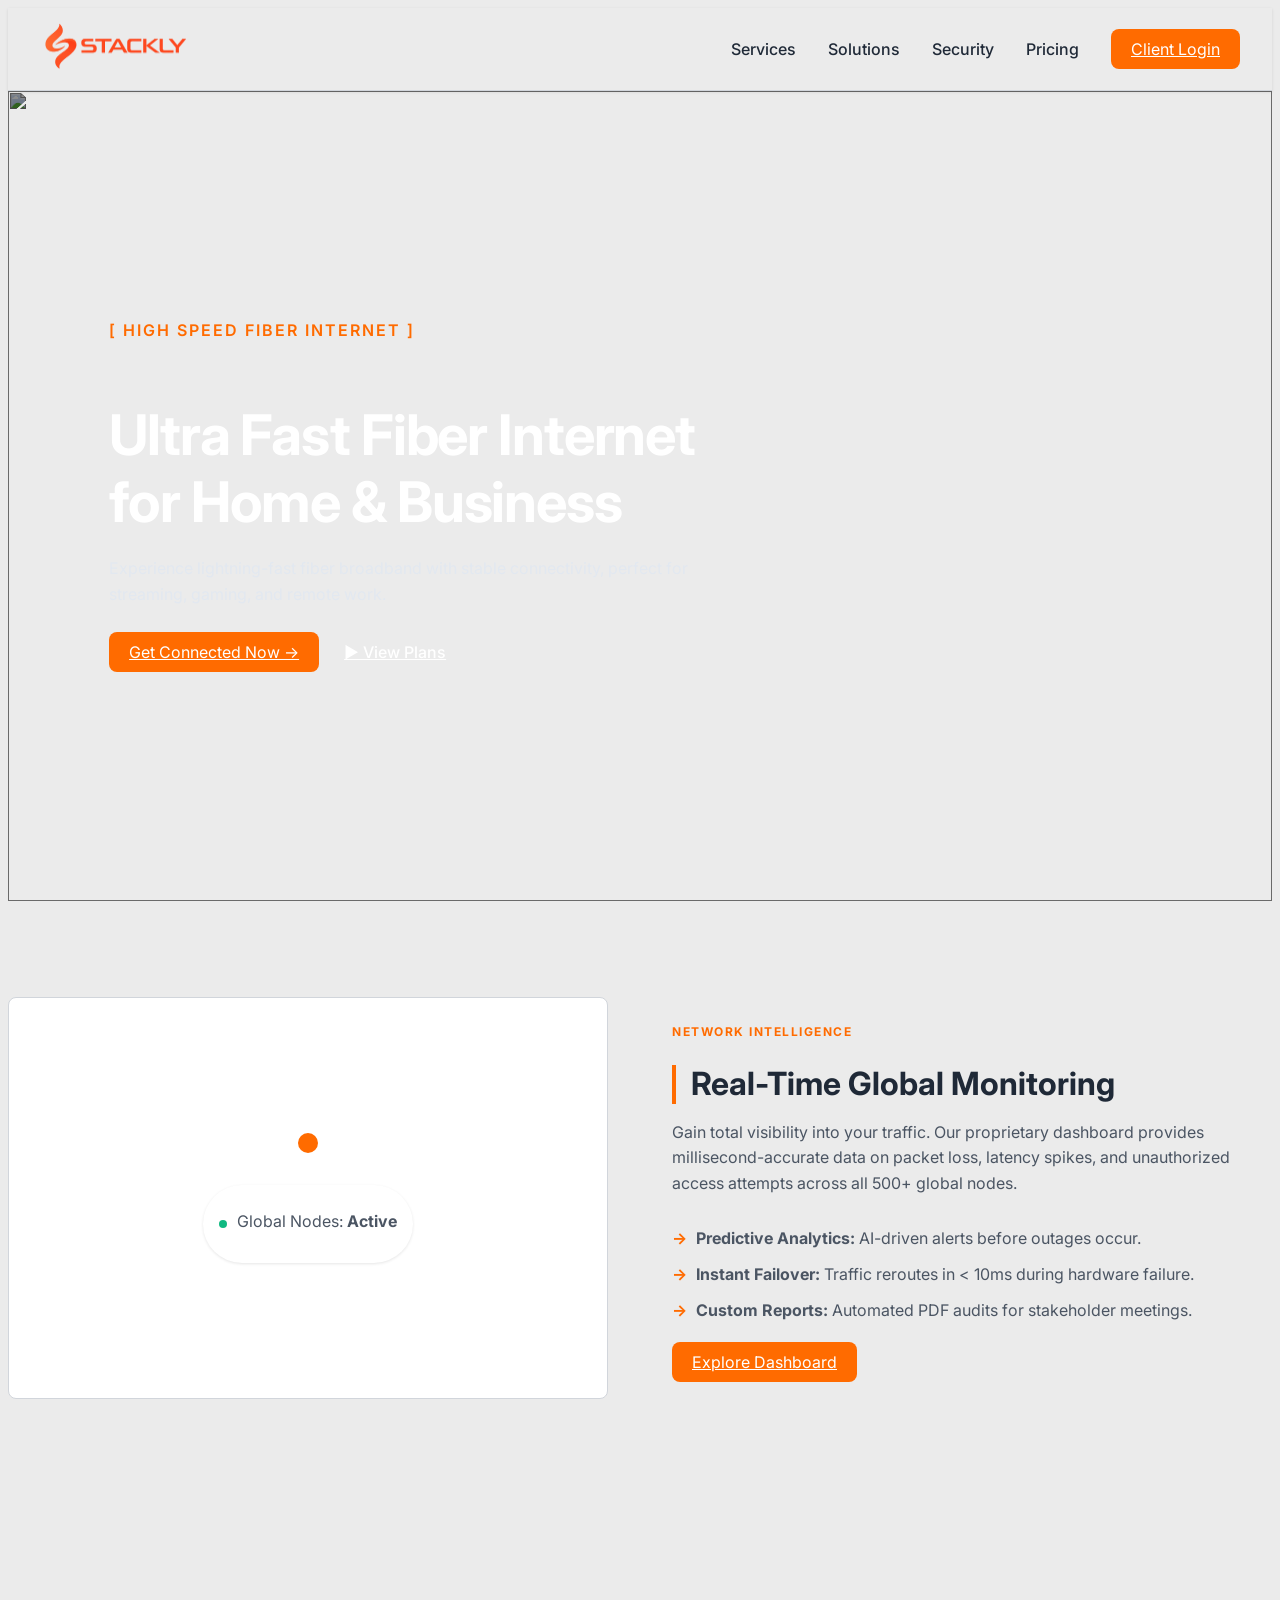
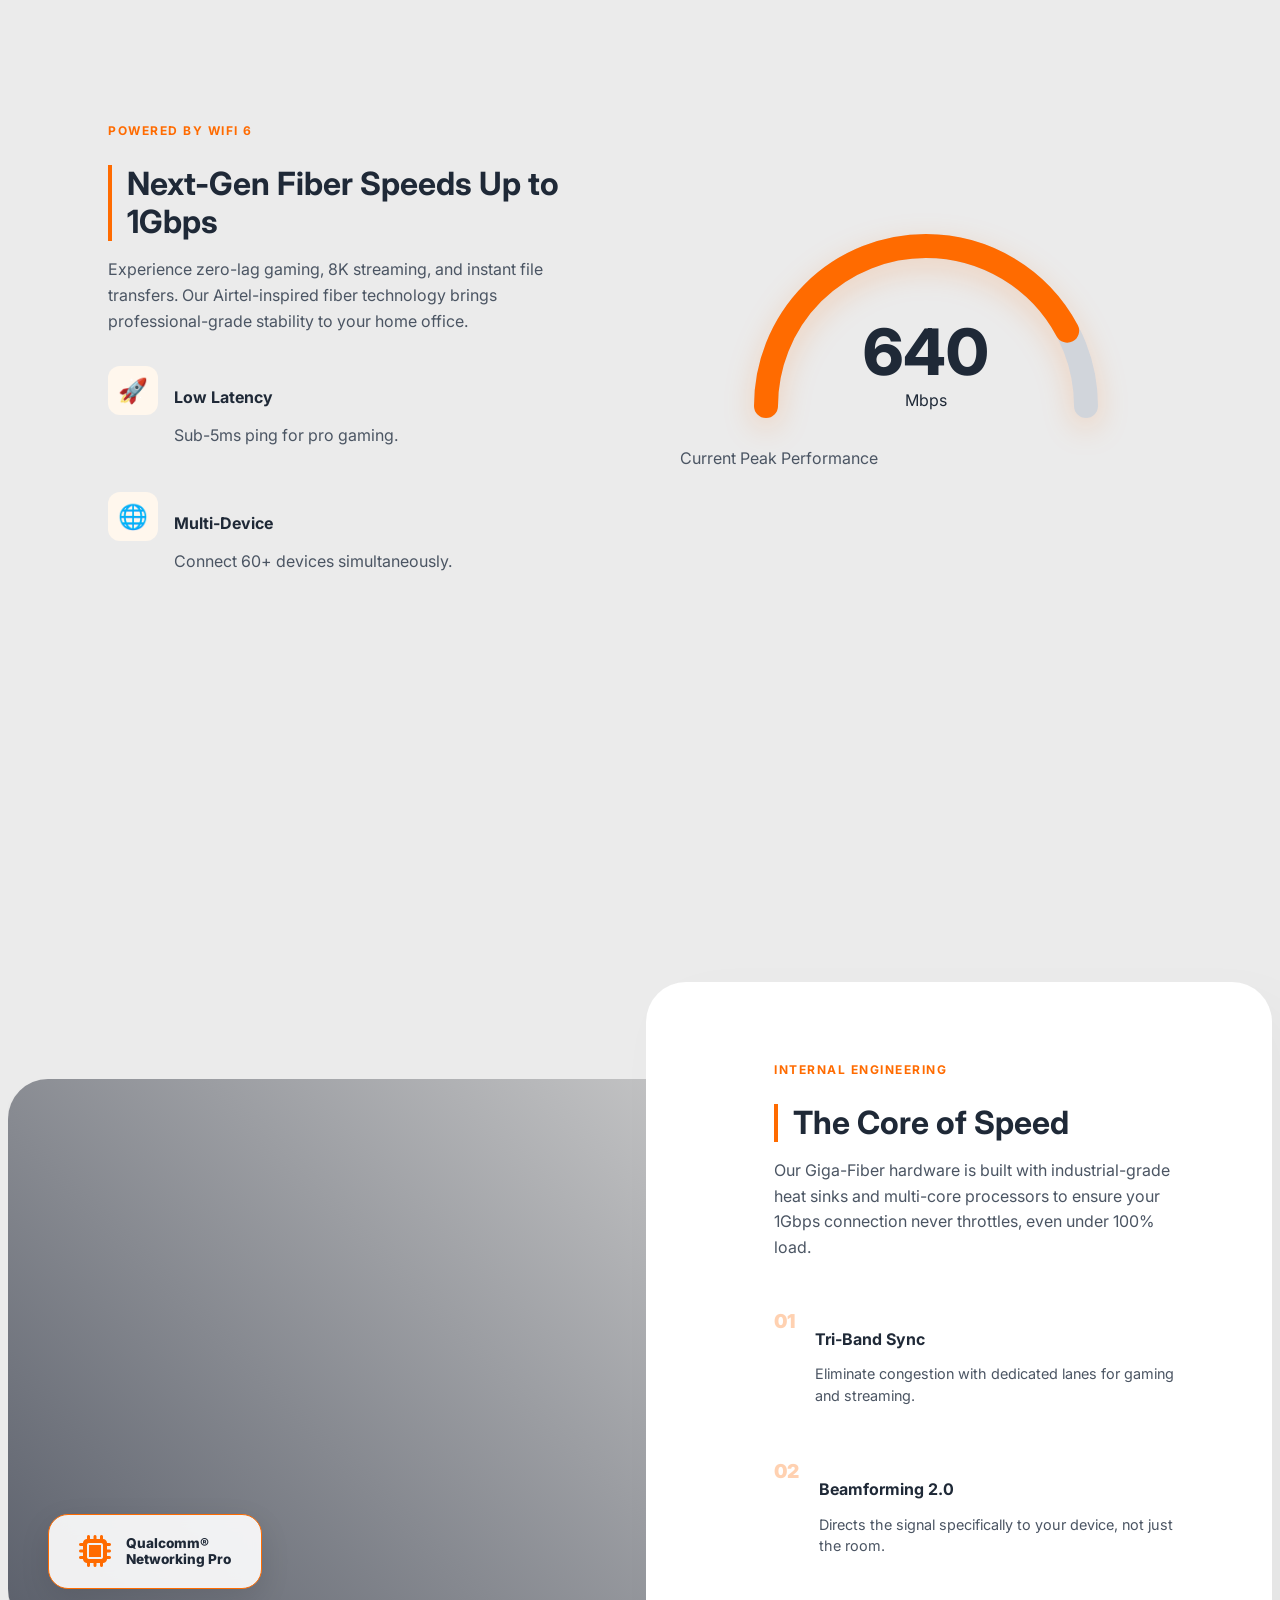
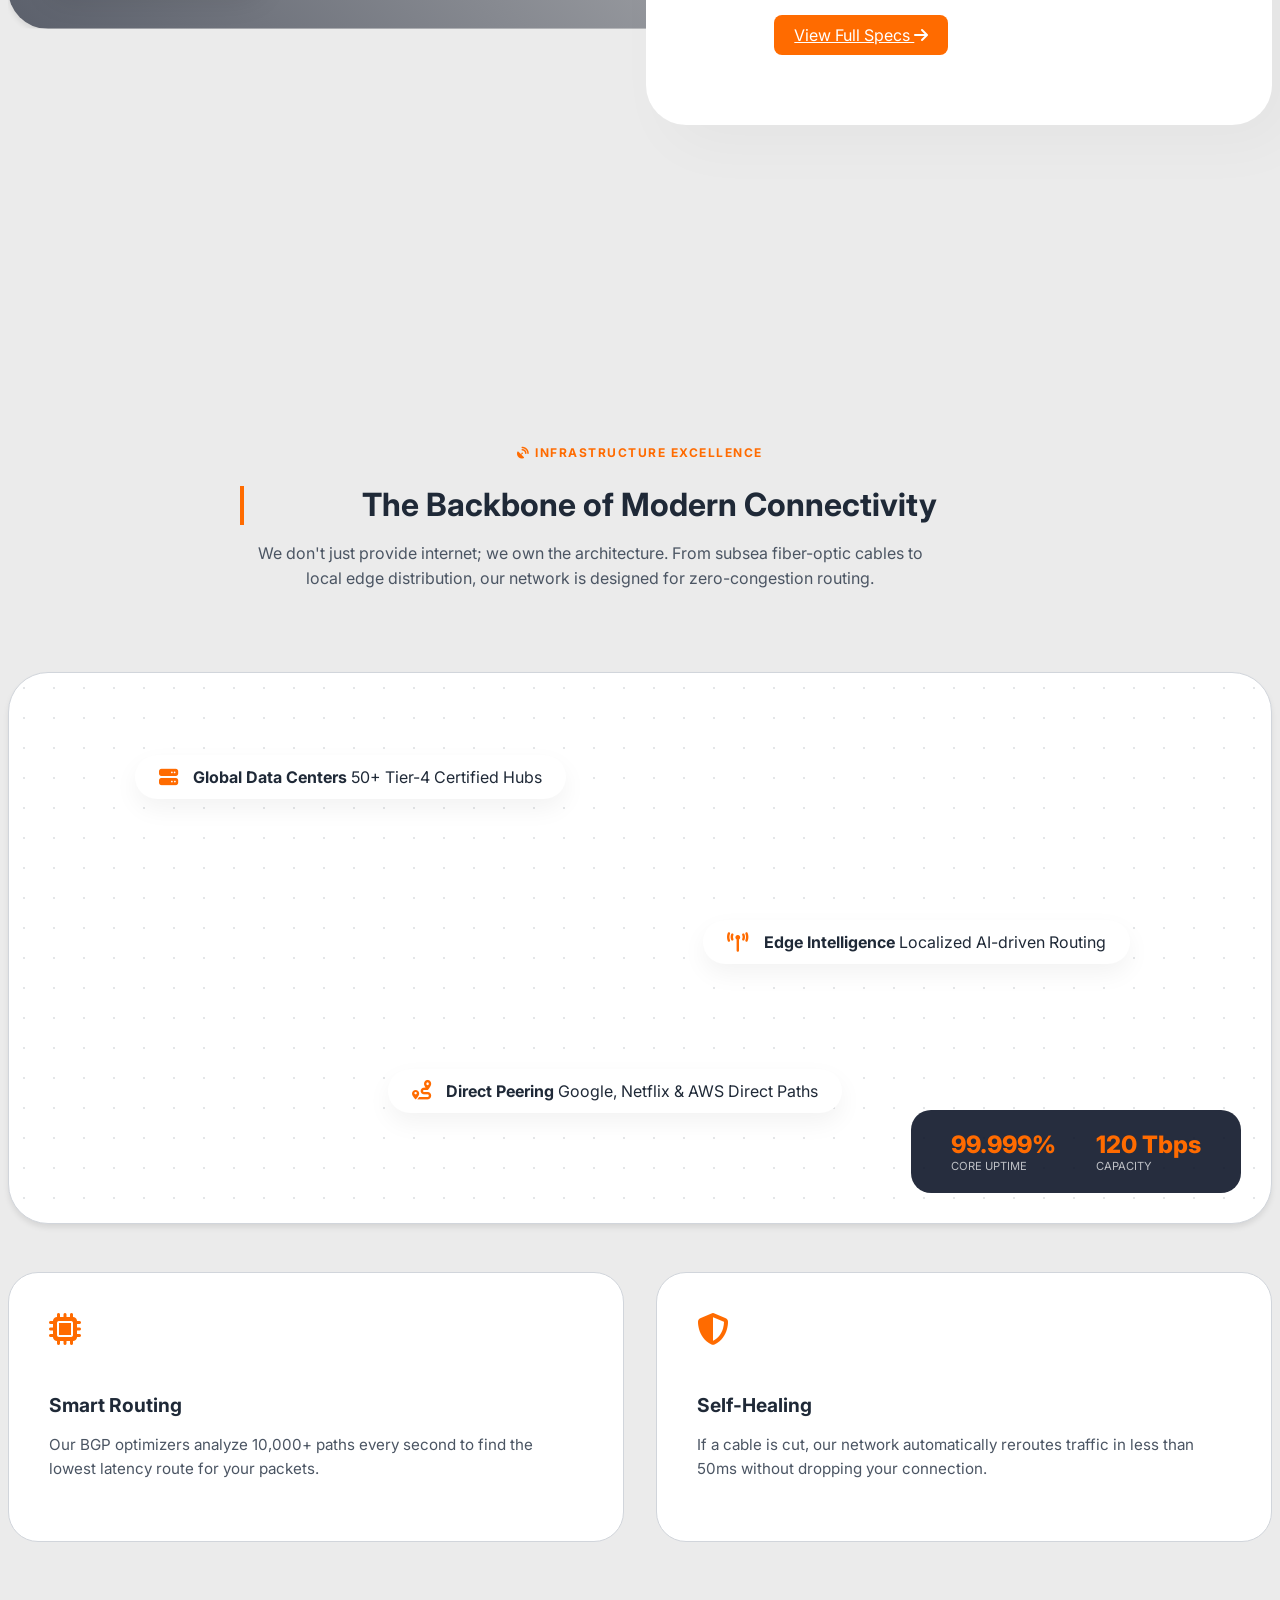
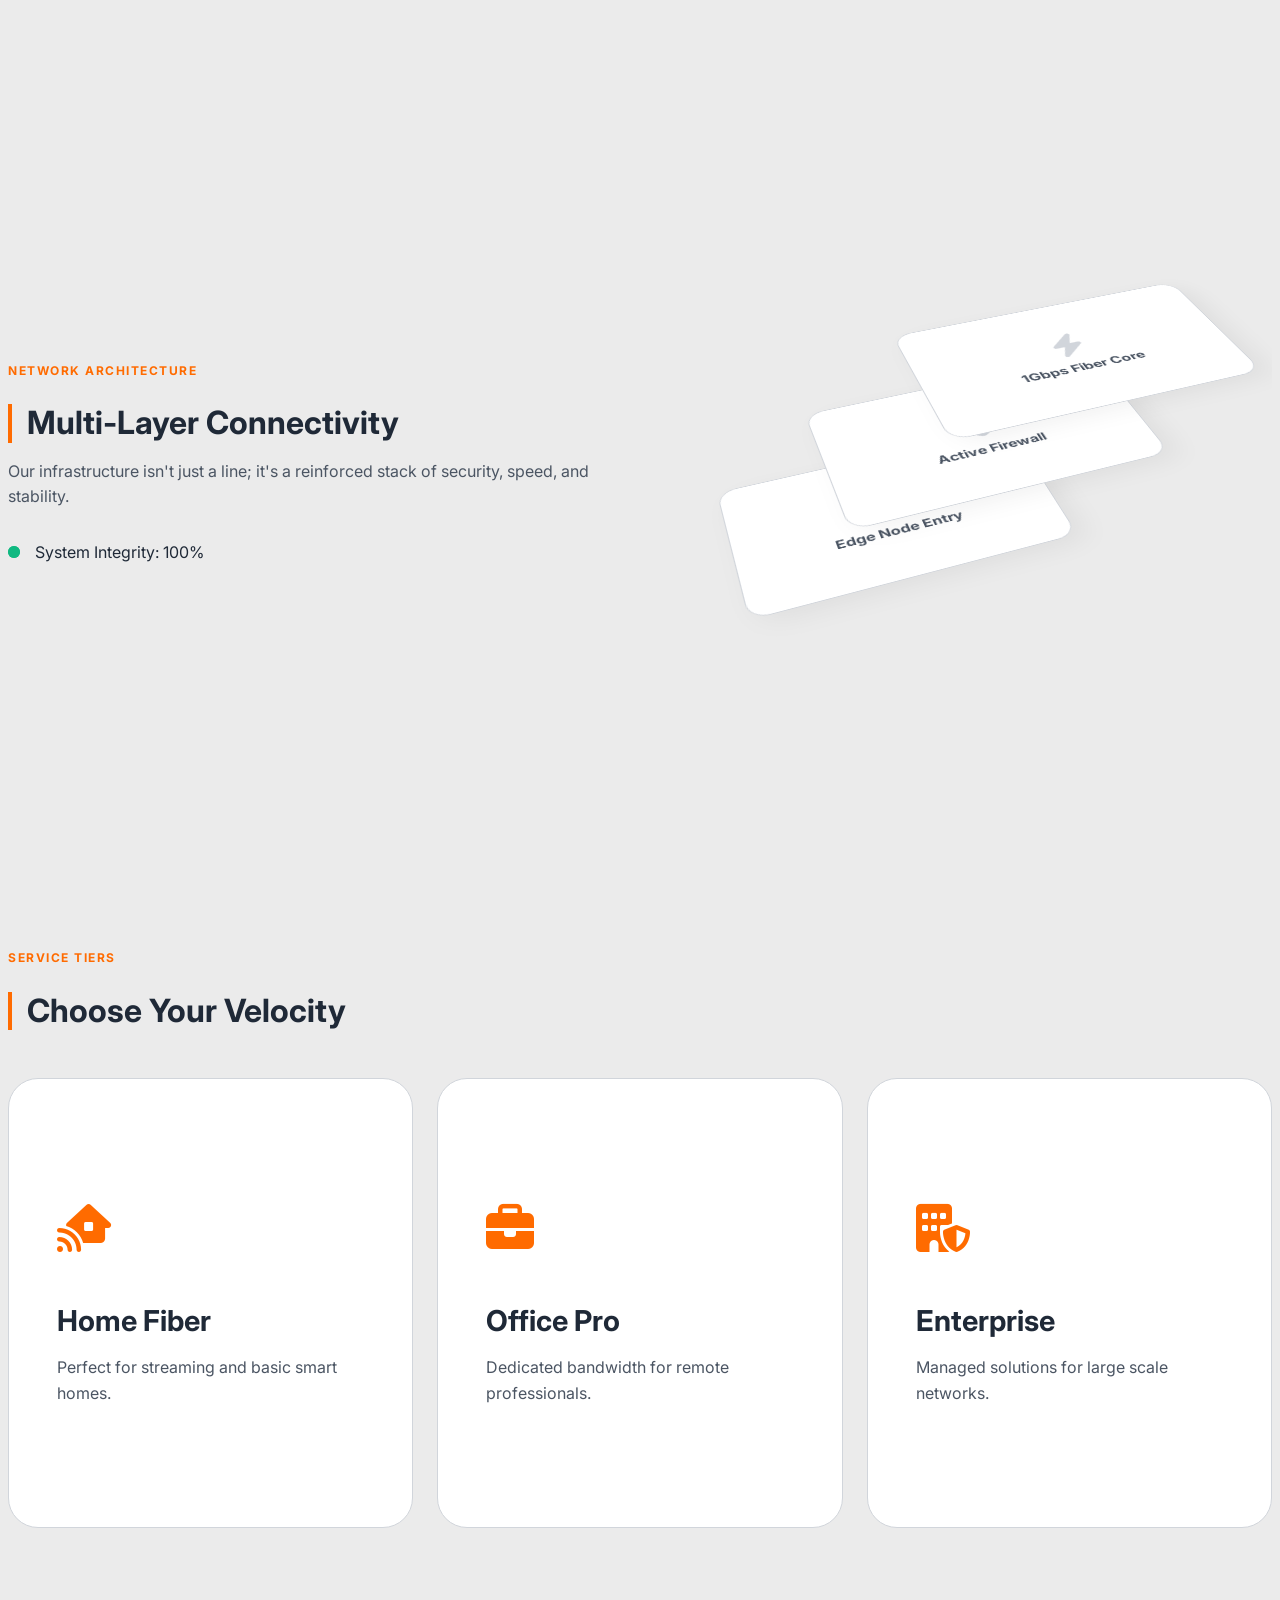
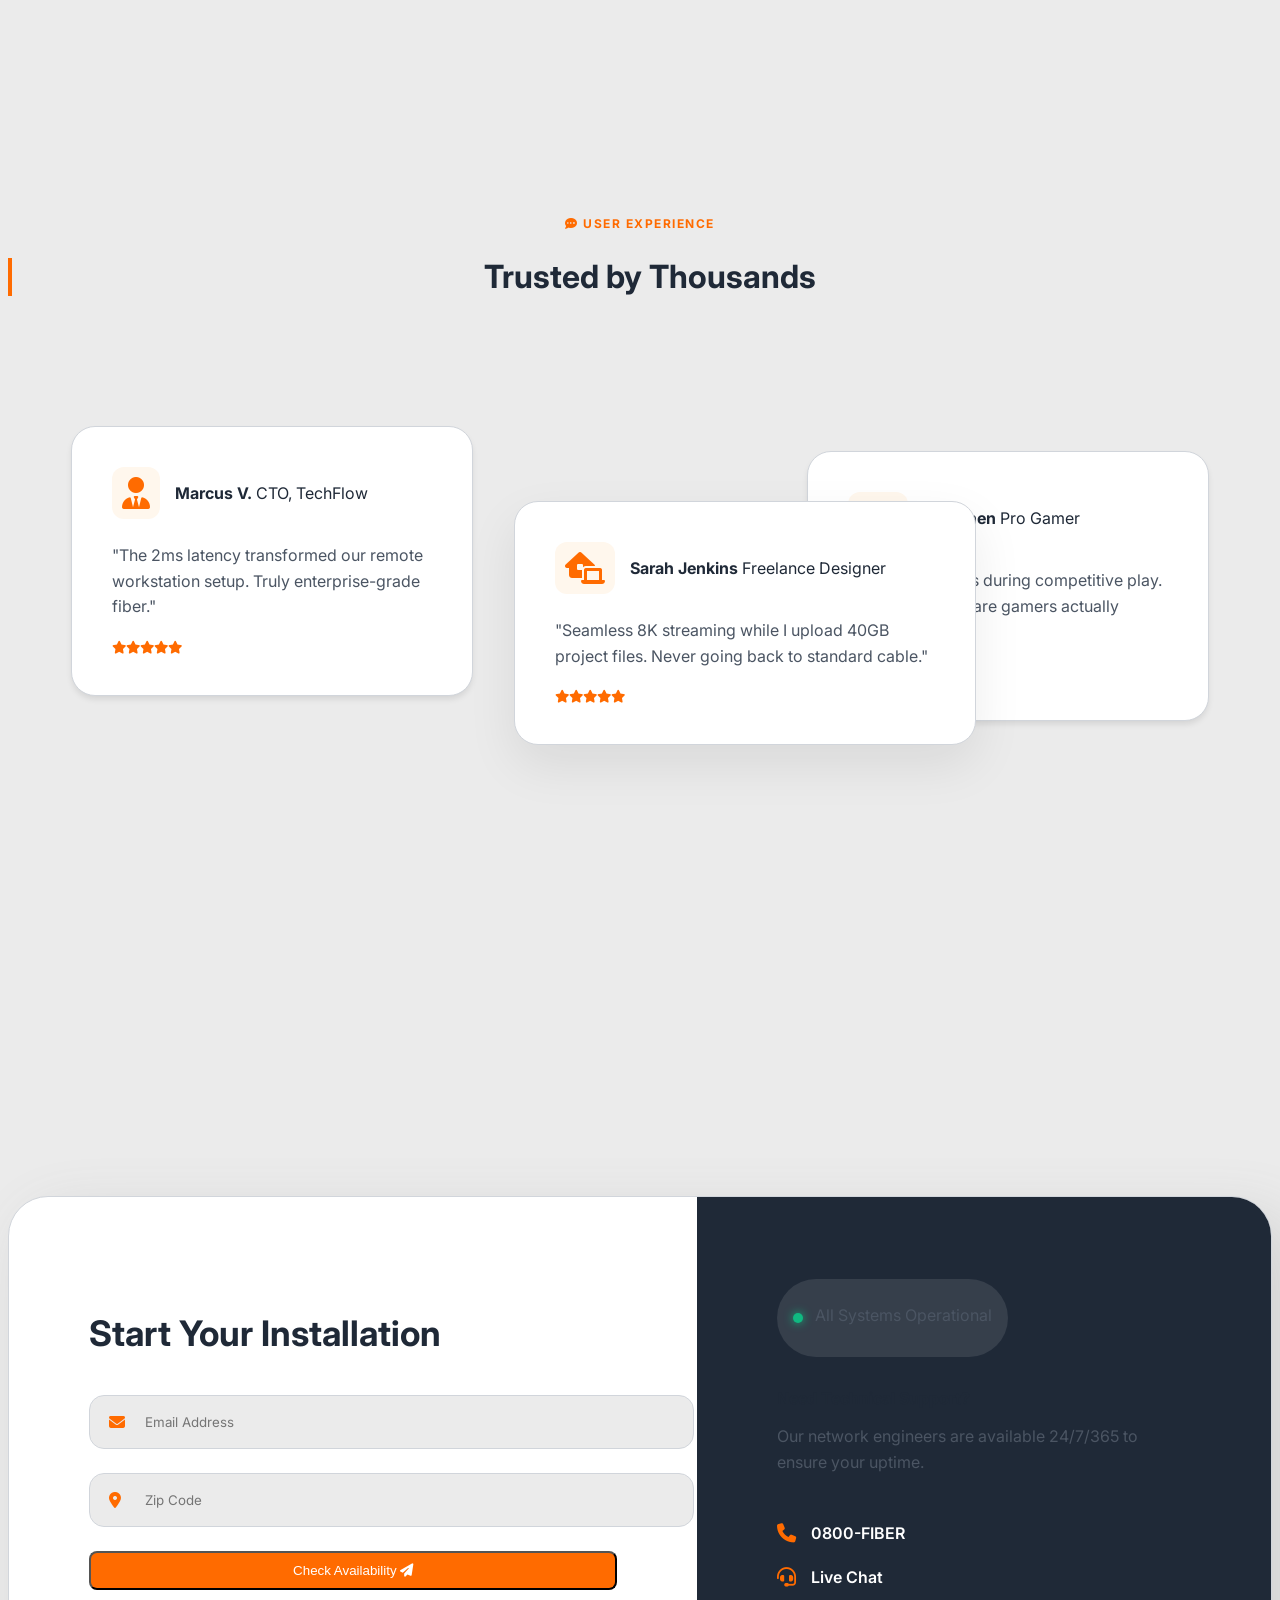
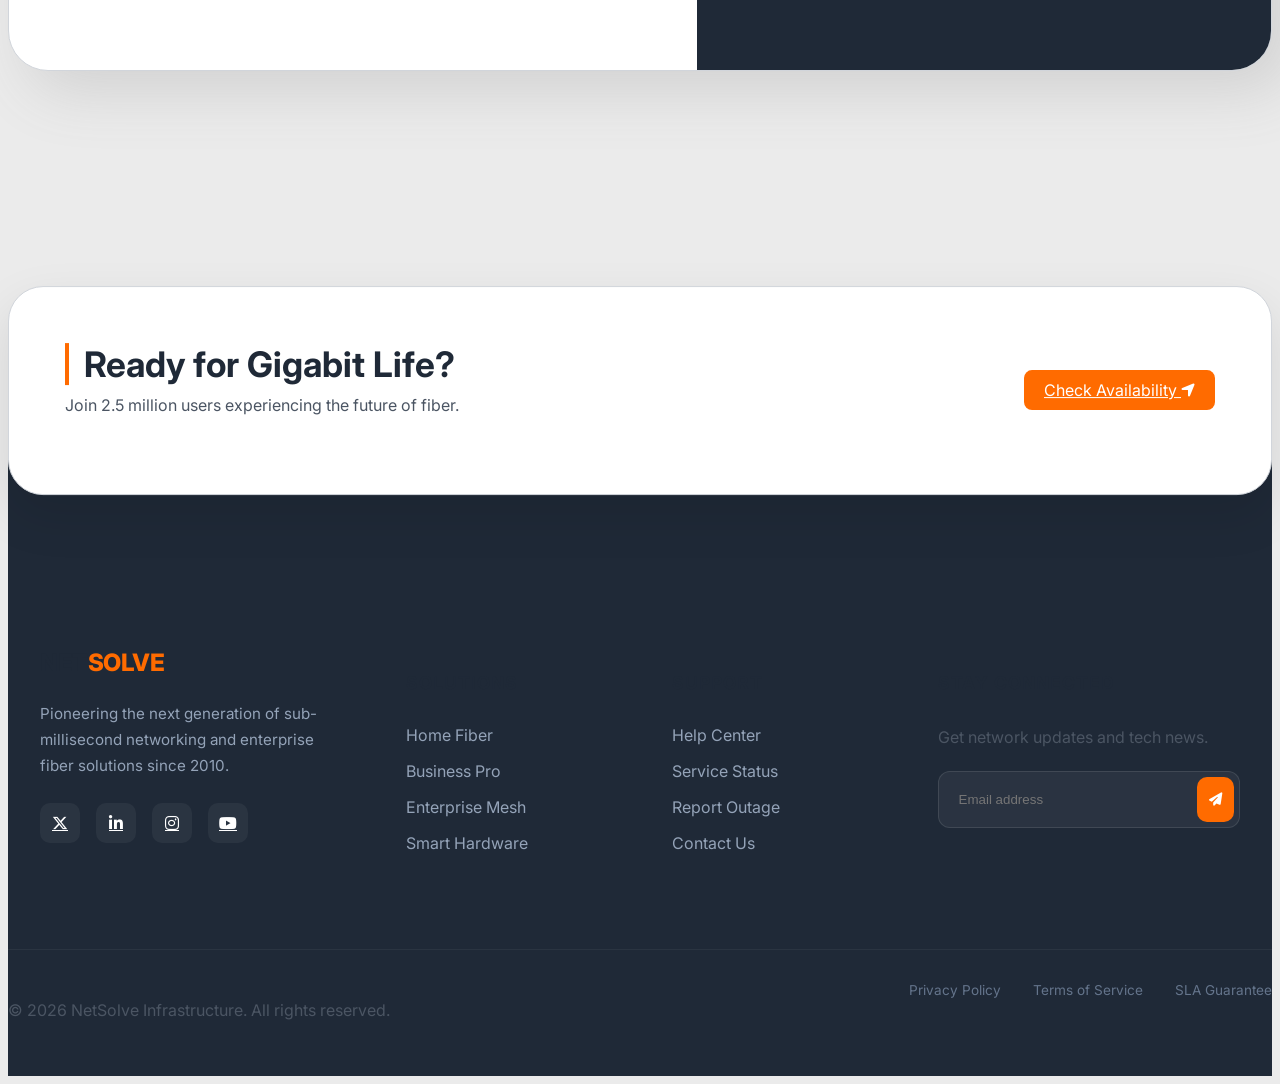
==== index.html @ 2e2f2d37 "Add files via upload" ====
<!DOCTYPE html>
<html lang="en">

<head>
    <meta charset="UTF-8">
    <meta name="viewport" content="width=device-width, initial-scale=1.0">
    <title>Stackly</title>

    <link rel="icon" href="./assets/bg remove.webp">
    <link rel="stylesheet" href="./style.css">
    <link rel="stylesheet" href="./root.css">
    <link rel="stylesheet" href="https://cdnjs.cloudflare.com/ajax/libs/font-awesome/6.5.1/css/all.min.css">
    <link href="https://fonts.googleapis.com/icon?family=Material+Icons" rel="stylesheet">
</head>

<body>
    <header class="main-header">
        <div class="nav-container">
            <div class="logo">
                <a href="#"><img src="./assets/orange.webp" alt="" width="150px"></a>
            </div>

            <button class="menu-toggle" id="mobile-menu-btn" aria-label="Toggle Menu">
                <span class="bar"></span>
                <span class="bar"></span>
                <span class="bar"></span>
            </button>

            <nav class="nav-menu" id="nav-menu">
                <ul class="nav-list">
                    <li><a href="#services" class="nav-link">Services</a></li>
                    <li><a href="#solutions" class="nav-link">Solutions</a></li>
                    <li><a href="#security" class="nav-link">Security</a></li>
                    <li><a href="#pricing" class="nav-link">Pricing</a></li>
                    <li><a href="#" class="btn-primary">Client Login</a></li>
                </ul>
            </nav>
        </div>
    </header>

    <main>
        <section class="hero">

            <div class="hero-slider">

                <div class="hero-slide active">
                    <img src="https://images.unsplash.com/photo-1551434678-e076c223a692" class="hero-bg">

                    <div class="hero-content">

                        <span class="hero-tag">[ HIGH SPEED FIBER INTERNET ]</span>

                        <h1>Ultra Fast Fiber Internet for Home & Business</h1>

                        <p>
                            Experience lightning-fast fiber broadband with stable connectivity, perfect for streaming,
                            gaming, and remote work.
                        </p>

                        <div class="hero-buttons">
                            <a href="#" class="btn-primary">Get Connected Now →</a>
                            <a href="#" class="hero-play">▶ View Plans</a>
                        </div>

                    </div>
                </div>


                <div class="hero-slide">
                    <img src="https://images.unsplash.com/photo-1556155092-490a1ba16284" class="hero-bg">

                    <div class="hero-content">

                        <span class="hero-tag">[ SMART WIFI SOLUTIONS ]</span>

                        <h1>Powerful Wi-Fi Coverage for Every Space</h1>

                        <p>
                            From homes to offices, we provide secure and high-performance Wi-Fi networks that keep you
                            connected everywhere. </p>

                        <div class="hero-buttons">
                            <a href="#" class="btn-primary">Explore WiFi Solutions →</a>
                            <a href="#" class="hero-play">▶ Check Availability</a>
                        </div>

                    </div>
                </div>


                <div class="hero-slide">
                    <img src="https://images.unsplash.com/photo-1519389950473-47ba0277781c" class="hero-bg">

                    <div class="hero-content">

                        <span class="hero-tag">[ BUSINESS INTERNET SERVICES ]</span>

                        <h1>Reliable Business Internet You Can Trust</h1>

                        <p>
                            Dedicated broadband and enterprise connectivity designed for fast, secure, and uninterrupted
                            business operations. </p>

                        <div class="hero-buttons">
                            <a href="#" class="btn-primary">Business Plans →</a>
                            <a href="#" class="hero-play">▶ Contact Sales</a>
                        </div>

                    </div>
                </div>

            </div>

        </section>






        <section class="feature-detail">
            <div class="container">
                <div class="feature-split">
                    <div class="feature-visual">
                        <div class="pulse-container">
                            <div class="pulse-ring"></div>
                            <div class="pulse-dot"></div>
                        </div>
                        <div class="status-card">
                            <span class="dot-online"></span>
                            <p>Global Nodes: <strong>Active</strong></p>
                        </div>
                    </div>
                    <div class="feature-info">
                        <span class="badge-tag">Network Intelligence</span>
                        <h2>Real-Time <span class="accent">Global Monitoring</span></h2>
                        <p>Gain total visibility into your traffic. Our proprietary dashboard provides
                            millisecond-accurate data on packet loss, latency spikes, and unauthorized access attempts
                            across all 500+ global nodes.</p>

                        <ul class="feature-bullets">
                            <li><strong>Predictive Analytics:</strong> AI-driven alerts before outages occur.</li>
                            <li><strong>Instant Failover:</strong> Traffic reroutes in < 10ms during hardware
                                    failure.</li>
                            <li><strong>Custom Reports:</strong> Automated PDF audits for stakeholder meetings.</li>
                        </ul>

                        <a href="#" class="btn-primary">Explore Dashboard</a>
                    </div>
                </div>
            </div>
        </section>








        <section class="speed-showcase" id="speed-section">
            <div class="container">
                <div class="speed-grid">
                    <div class="speed-text reveal-left">
                        <span class="badge-tag">Powered by WiFi 6</span>
                        <h2>Next-Gen <span class="accent">Fiber Speeds</span> Up to 1Gbps</h2>
                        <p>Experience zero-lag gaming, 8K streaming, and instant file transfers. Our Airtel-inspired
                            fiber technology brings professional-grade stability to your home office.</p>

                        <div class="speed-features">
                            <div class="s-feature">
                                <div class="s-icon">🚀</div>
                                <div>
                                    <h4>Low Latency</h4>
                                    <p>Sub-5ms ping for pro gaming.</p>
                                </div>
                            </div>
                            <div class="s-feature">
                                <div class="s-icon">🌐</div>
                                <div>
                                    <h4>Multi-Device</h4>
                                    <p>Connect 60+ devices simultaneously.</p>
                                </div>
                            </div>
                        </div>
                    </div>

                    <div class="speed-visual reveal-right">
                        <div class="gauge-wrapper">
                            <svg class="gauge-svg" viewBox="0 0 100 50">
                                <path class="gauge-bg" d="M10,45 A40,40 0 0,1 90,45" />
                                <path class="gauge-fill" id="speed-path" d="M10,45 A40,40 0 0,1 90,45" />
                            </svg>
                            <div class="gauge-data">
                                <span class="number" id="speed-number">0</span>
                                <span class="unit">Mbps</span>
                            </div>
                        </div>
                        <p class="visual-caption">Current Peak Performance</p>
                    </div>
                </div>
            </div>
        </section>







       <section class="hardware-overlay-section">
    <div class="container">
        <div class="hw-overlay-wrapper">
            <div class="hw-image-box">
                <div class="image-mask">
                    <div class="actual-img-placeholder"></div>
                </div>
                <div class="floating-spec-badge">
                    <i class="fa-solid fa-microchip"></i>
                    <span>Qualcomm® <br>Networking Pro</span>
                </div>
            </div>

            <div class="hw-content-box">
                <span class="badge-tag">Internal Engineering</span>
                <h2>The Core of <span class="accent">Speed</span></h2>
                <p>Our Giga-Fiber hardware is built with industrial-grade heat sinks and multi-core processors to ensure your 1Gbps connection never throttles, even under 100% load.</p>
                
                <div class="hw-feature-list">
                    <div class="hw-item">
                        <div class="hw-num">01</div>
                        <div class="hw-detail">
                            <h4>Tri-Band Sync</h4>
                            <p>Eliminate congestion with dedicated lanes for gaming and streaming.</p>
                        </div>
                    </div>
                    <div class="hw-item">
                        <div class="hw-num">02</div>
                        <div class="hw-detail">
                            <h4>Beamforming 2.0</h4>
                            <p>Directs the signal specifically to your device, not just the room.</p>
                        </div>
                    </div>
                </div>
                
                <a href="#" class="btn-primary">View Full Specs <i class="fa-solid fa-arrow-right"></i></a>
            </div>
        </div>
    </div>
</section>








      <section class="global-pulse">
    <div class="container">
        <div class="pulse-header">
            <span class="badge-tag"><i class="fa-solid fa-satellite-dish"></i> Infrastructure Excellence</span>
            <h2>The Backbone of <span class="accent">Modern Connectivity</span></h2>
            <p>We don't just provide internet; we own the architecture. From subsea fiber-optic cables to local edge distribution, our network is designed for zero-congestion routing.</p>
        </div>

        <div class="pulse-main-wrapper">
            <div class="pulse-map-container">
                <div class="map-dots-bg"></div>
                
                <div class="pulse-node node-1">
                    <div class="node-content">
                        <i class="fa-solid fa-server"></i>
                        <div class="node-info">
                            <strong>Global Data Centers</strong>
                            <span>50+ Tier-4 Certified Hubs</span>
                        </div>
                    </div>
                </div>

                <div class="pulse-node node-2">
                    <div class="node-content">
                        <i class="fa-solid fa-tower-broadcast"></i>
                        <div class="node-info">
                            <strong>Edge Intelligence</strong>
                            <span>Localized AI-driven Routing</span>
                        </div>
                    </div>
                </div>

                <div class="pulse-node node-3">
                    <div class="node-content">
                        <i class="fa-solid fa-route"></i>
                        <div class="node-info">
                            <strong>Direct Peering</strong>
                            <span>Google, Netflix & AWS Direct Paths</span>
                        </div>
                    </div>
                </div>

                <div class="map-stats-overlay">
                    <div class="m-stat">
                        <span class="m-val">99.999%</span>
                        <span class="m-lbl">Core Uptime</span>
                    </div>
                    <div class="m-stat">
                        <span class="m-val">120 Tbps</span>
                        <span class="m-lbl">Capacity</span>
                    </div>
                </div>
            </div>

            <div class="pulse-tech-grid">
                <div class="tech-card">
                    <i class="fa-solid fa-microchip"></i>
                    <h4>Smart Routing</h4>
                    <p>Our BGP optimizers analyze 10,000+ paths every second to find the lowest latency route for your packets.</p>
                </div>
                <div class="tech-card">
                    <i class="fa-solid fa-shield-halved"></i>
                    <h4>Self-Healing</h4>
                    <p>If a cable is cut, our network automatically reroutes traffic in less than 50ms without dropping your connection.</p>
                </div>
            </div>
        </div>
    </div>
</section>






        <section class="performance-layers">
            <div class="container">
                <div class="layers-grid">
                    <div class="layers-text">
                        <span class="badge-tag">Network Architecture</span>
                        <h2>Multi-Layer <span class="accent">Connectivity</span></h2>
                        <p>Our infrastructure isn't just a line; it's a reinforced stack of security, speed, and
                            stability.</p>
                        <div class="pulse-indicator">
                            <span class="ping-wave"></span>
                            <span class="status-txt">System Integrity: 100%</span>
                        </div>
                    </div>

                    <div class="layers-visual">
                        <div class="p-layer speed-layer">
                            <div class="layer-content">
                                <i class="fa-solid fa-bolt"></i>
                                <span>1Gbps Fiber Core</span>
                            </div>
                        </div>
                        <div class="p-layer security-layer">
                            <div class="layer-content">
                                <i class="fa-solid fa-shield-virus"></i>
                                <span>Active Firewall</span>
                            </div>
                        </div>
                        <div class="p-layer stability-layer">
                            <div class="layer-content">
                                <i class="fa-solid fa-server"></i>
                                <span>Edge Node Entry</span>
                            </div>
                        </div>
                    </div>
                </div>
            </div>
        </section>







        <section class="feature-expand">
            <div class="container">
                <div class="config-header">
                    <span class="badge-tag">Service Tiers</span>
                    <h2>Choose Your <span class="accent">Velocity</span></h2>
                </div>

                <div class="expand-wrapper">
                    <div class="expand-card active-on-hover">
                        <div class="card-overlay"></div>
                        <div class="card-body">
                            <i class="fa-solid fa-house-signal"></i>
                            <h3>Home Fiber</h3>
                            <p class="desc">Perfect for streaming and basic smart homes.</p>
                            <div class="hidden-price">$49/mo</div>
                        </div>
                    </div>

                    <div class="expand-card active-on-hover">
                        <div class="card-overlay orange-grad"></div>
                        <div class="card-body">
                            <i class="fa-solid fa-briefcase"></i>
                            <h3>Office Pro</h3>
                            <p class="desc">Dedicated bandwidth for remote professionals.</p>
                            <div class="hidden-price">$89/mo</div>
                        </div>
                    </div>

                    <div class="expand-card active-on-hover">
                        <div class="card-overlay"></div>
                        <div class="card-body">
                            <i class="fa-solid fa-building-shield"></i>
                            <h3>Enterprise</h3>
                            <p class="desc">Managed solutions for large scale networks.</p>
                            <div class="hidden-price">$199/mo</div>
                        </div>
                    </div>
                </div>
            </div>
        </section>





        <section class="testimonial-cloud">
            <div class="container">
                <div class="cloud-header">
                    <span class="badge-tag"><i class="fa-solid fa-comment-dots"></i> User Experience</span>
                    <h2>Trusted by <span class="accent">Thousands</span></h2>
                </div>

                <div class="cloud-wrapper">
                    <div class="quote-card float-slow">
                        <div class="user-meta">
                            <i class="fa-solid fa-user-tie"></i>
                            <div>
                                <strong>Marcus V.</strong>
                                <span>CTO, TechFlow</span>
                            </div>
                        </div>
                        <p>"The 2ms latency transformed our remote workstation setup. Truly enterprise-grade fiber."</p>
                        <div class="stars"><i class="fa-solid fa-star"></i><i class="fa-solid fa-star"></i><i
                                class="fa-solid fa-star"></i><i class="fa-solid fa-star"></i><i
                                class="fa-solid fa-star"></i></div>
                    </div>

                    <div class="quote-card float-med main-quote">
                        <div class="user-meta">
                            <i class="fa-solid fa-house-laptop"></i>
                            <div>
                                <strong>Sarah Jenkins</strong>
                                <span>Freelance Designer</span>
                            </div>
                        </div>
                        <p>"Seamless 8K streaming while I upload 40GB project files. Never going back to standard
                            cable."</p>
                        <div class="stars"><i class="fa-solid fa-star"></i><i class="fa-solid fa-star"></i><i
                                class="fa-solid fa-star"></i><i class="fa-solid fa-star"></i><i
                                class="fa-solid fa-star"></i></div>
                    </div>

                    <div class="quote-card float-fast">
                        <div class="user-meta">
                            <i class="fa-solid fa-gamepad"></i>
                            <div>
                                <strong>Leo Chen</strong>
                                <span>Pro Gamer</span>
                            </div>
                        </div>
                        <p>"Zero packet loss during competitive play. This is the hardware gamers actually need."</p>
                        <div class="stars"><i class="fa-solid fa-star"></i><i class="fa-solid fa-star"></i><i
                                class="fa-solid fa-star"></i><i class="fa-solid fa-star"></i><i
                                class="fa-solid fa-star"></i></div>
                    </div>
                </div>
            </div>
        </section>









        <section class="support-hub">
            <div class="container">
                <div class="hub-container">
                    <div class="hub-form">
                        <h3>Start Your <span class="accent">Installation</span></h3>
                        <form class="premium-form">
                            <div class="input-group">
                                <i class="fa-solid fa-envelope"></i>
                                <input type="email" placeholder="Email Address">
                            </div>
                            <div class="input-group">
                                <i class="fa-solid fa-location-dot"></i>
                                <input type="text" placeholder="Zip Code">
                            </div>
                            <button type="submit" class="btn-primary full-width">Check Availability <i
                                    class="fa-solid fa-paper-plane"></i></button>
                        </form>
                    </div>

                    <div class="hub-info">
                        <div class="status-box">
                            <div class="status-indicator">
                                <span class="pulse-green"></span>
                                <p>All Systems Operational</p>
                            </div>
                            <h4>Need Technical Support?</h4>
                            <p>Our network engineers are available 24/7/365 to ensure your uptime.</p>

                            <div class="support-methods">
                                <div class="method"><i class="fa-solid fa-phone"></i> <span>0800-FIBER</span></div>
                                <div class="method"><i class="fa-solid fa-headset"></i> <span>Live Chat</span></div>
                            </div>
                        </div>
                    </div>
                </div>
            </div>
        </section>






    </main>






    <footer class="main-footer">
    <div class="footer-cta">
        <div class="container">
            <div class="cta-glass">
                <div class="cta-text">
                    <h2>Ready for <span class="accent">Gigabit</span> Life?</h2>
                    <p>Join 2.5 million users experiencing the future of fiber.</p>
                </div>
                <div class="cta-actions">
                    <a href="#" class="btn-primary">Check Availability <i class="fa-solid fa-location-arrow"></i></a>
                </div>
            </div>
        </div>
    </div>

    <div class="container footer-grid">
        <div class="footer-brand">
            <div class="logo">
                <a href="#">NET<span>SOLVE</span></a>
            </div>
            <p>Pioneering the next generation of sub-millisecond networking and enterprise fiber solutions since 2010.</p>
            <div class="social-links">
                <a href="#"><i class="fa-brands fa-x-twitter"></i></a>
                <a href="#"><i class="fa-brands fa-linkedin-in"></i></a>
                <a href="#"><i class="fa-brands fa-instagram"></i></a>
                <a href="#"><i class="fa-brands fa-youtube"></i></a>
            </div>
        </div>

        <div class="footer-links">
            <h4>Solutions</h4>
            <ul>
                <li><a href="#">Home Fiber</a></li>
                <li><a href="#">Business Pro</a></li>
                <li><a href="#">Enterprise Mesh</a></li>
                <li><a href="#">Smart Hardware</a></li>
            </ul>
        </div>

        <div class="footer-links">
            <h4>Support</h4>
            <ul>
                <li><a href="#">Help Center</a></li>
                <li><a href="#">Service Status</a></li>
                <li><a href="#">Report Outage</a></li>
                <li><a href="#">Contact Us</a></li>
            </ul>
        </div>

        <div class="footer-news">
            <h4>Stay Connected</h4>
            <p>Get network updates and tech news.</p>
            <form class="news-form">
                <input type="email" placeholder="Email address">
                <button type="submit"><i class="fa-solid fa-paper-plane"></i></button>
            </form>
        </div>
    </div>

    <div class="footer-bottom">
        <div class="container bottom-flex">
            <p>&copy; 2026 NetSolve Infrastructure. All rights reserved.</p>
            <div class="legal-links">
                <a href="#">Privacy Policy</a>
                <a href="#">Terms of Service</a>
                <a href="#">SLA Guarantee</a>
            </div>
        </div>
    </div>
</footer>






    <script src="./script.js"></script>
    <script>

        // hamburger js

        const mobileMenuBtn = document.getElementById('mobile-menu-btn');
        const navMenu = document.getElementById('nav-menu');

        mobileMenuBtn.addEventListener('click', () => {
            navMenu.classList.toggle('active');

            const bars = document.querySelectorAll('.bar');
            bars.forEach(bar => {
                bar.style.backgroundColor = navMenu.classList.contains('active')
                    ? 'var(--primary-orange)'
                    : 'var(--text-main)';
            });
        });





        // hero js

        const slides = document.querySelectorAll(".hero-slide");

        let index = 0;

        function changeSlide() {

            slides[index].classList.remove("active");

            index++;

            if (index >= slides.length) {
                index = 0;
            }

            slides[index].classList.add("active");

        }

        setInterval(changeSlide, 5000);









        const observerOptions = { threshold: 0.3 };

        const speedObserver = new IntersectionObserver((entries) => {
            entries.forEach(entry => {
                if (entry.isIntersecting) {
                    // Activate Reveal Animations
                    entry.target.querySelectorAll('.reveal-left, .reveal-right').forEach(el => {
                        el.classList.add('active');
                    });

                    // Animate Gauge SVG
                    const path = document.getElementById('speed-path');
                    path.style.strokeDashoffset = "20"; // Fill the gauge to roughly 85%

                    // Animate Numbers
                    const numDisplay = document.getElementById('speed-number');
                    let count = 0;
                    const target = 999;
                    const duration = 2000;
                    const increment = target / (duration / 16);

                    const updateCount = () => {
                        count += increment;
                        if (count < target) {
                            numDisplay.innerText = Math.ceil(count);
                            requestAnimationFrame(updateCount);
                        } else {
                            numDisplay.innerText = target;
                        }
                    };
                    updateCount();

                    speedObserver.unobserve(entry.target);
                }
            });
        }, observerOptions);

        speedObserver.observe(document.getElementById('speed-section'));













        const hotspots = document.querySelectorAll('.hotspot');
        const tooltip = document.getElementById('map-tooltip');

        hotspots.forEach(spot => {
            spot.addEventListener('mouseenter', (e) => {
                const location = spot.getAttribute('data-location');
                tooltip.innerText = location;
                tooltip.style.opacity = '1';

                // Slightly enlarge the active hotspot
                spot.style.transform = 'scale(1.5)';
                spot.style.transition = '0.3s';
            });

            spot.addEventListener('mouseleave', () => {
                tooltip.style.opacity = '0';
                spot.style.transform = 'scale(1)';
            });
        });










        function startSecurityScan() {
            const scanLine = document.getElementById('scan-line');
            let position = 0;
            let direction = 1;

            function animate() {
                position += direction * 2; // Speed of scan
                if (position >= 446 || position <= 0) {
                    direction *= -1; // Reverse direction
                }
                scanLine.style.top = position + 'px';
                requestAnimationFrame(animate);
            }
            animate();
        }

        // Start scan when section is in view
        const secObserver = new IntersectionObserver((entries) => {
            if (entries[0].isIntersecting) {
                startSecurityScan();
                secObserver.unobserve(entries[0].target);
            }
        });

        secObserver.observe(document.getElementById('security-section'));








    </script>
</body>

</html>
---- style.css ----
.hero {
    position: relative;
    height: 90vh;
    overflow: hidden;
}

.hero-slider {
    position: relative;
    height: 100%;
}

.hero-slide {
    position: absolute;
    width: 100%;
    height: 100%;
    opacity: 0;
    transition: opacity 1s ease;
}

.hero-slide.active {
    opacity: 1;
    z-index: 2;
}

.hero-bg {
    width: 100%;
    height: 100%;
    object-fit: cover;
    filter: brightness(0.55);
}

.hero-content {
    position: absolute;
    top: 50%;
    left: 8%;
    transform: translateY(-50%);
    color: white;
    max-width: 600px;
    animation: heroFade 1s ease;
}

.hero-tag {
    color: var(--primary-orange);
    font-weight: 600;
    letter-spacing: 2px;
    display: inline-block;
    margin-bottom: 15px;
}

.hero-content h1 {
    font-size: 3.5rem;
    color: white;
    margin-bottom: 20px;
}

.hero-content p {
    color: #e2e8f0;
    margin-bottom: 25px;
}

.hero-buttons {
    display: flex;
    align-items: center;
    gap: 25px;
}

.hero-play {
    color: white;
    font-weight: 500;
}

@keyframes heroFade {

    from {
        opacity: 0;
        transform: translateY(30px);
    }

    to {
        opacity: 1;
        transform: translateY(0);
    }

}









/* --- Section 1 Styles --- */
.feature-detail {
    padding: 6rem 0;
    background-color: var(--bg-main);
}

.feature-split {
    display: grid;
    grid-template-columns: 1fr 1fr;
    gap: 4rem;
    align-items: center;
}

/* Visual Side */
.feature-visual {
    background-color: var(--bg-subtle);
    border-radius: var(--radius);
    height: 400px;
    display: flex;
    flex-direction: column;
    justify-content: center;
    align-items: center;
    position: relative;
    border: 1px solid var(--border-color);
}

.pulse-dot {
    width: 20px;
    height: 20px;
    background: var(--primary-orange);
    border-radius: 50%;
    position: relative;
}

.pulse-ring {
    border: 3px solid var(--primary-orange);
    width: 60px;
    height: 60px;
    border-radius: 50%;
    position: absolute;
    animation: pulsate 2s infinite ease-out;
    opacity: 0;
}

@keyframes pulsate {
    0% {
        transform: scale(0.5);
        opacity: 0;
    }

    50% {
        opacity: 0.5;
    }

    100% {
        transform: scale(2);
        opacity: 0;
    }
}

.status-card {
    margin-top: 2rem;
    background: white;
    padding: 0.5rem 1rem;
    border-radius: 50px;
    box-shadow: var(--shadow-sm);
    display: flex;
    align-items: center;
    gap: 10px;
}

.dot-online {
    width: 8px;
    height: 8px;
    background: var(--success);
    border-radius: 50%;
}

/* Content Side */
.badge-tag {
    color: var(--primary-orange);
    text-transform: uppercase;
    font-weight: 700;
    font-size: 0.75rem;
    letter-spacing: 1.5px;
    display: block;
    margin-bottom: 1rem;
}

.feature-bullets {
    list-style: none;
    padding: 0;
    margin: 2rem 0;
}

.feature-bullets li {
    margin-bottom: 1rem;
    padding-left: 1.5rem;
    position: relative;
    color: var(--text-muted);
}

.feature-bullets li::before {
    content: "→";
    position: absolute;
    left: 0;
    color: var(--primary-orange);
    font-weight: bold;
}

/* --- Mobile View (768px) --- */
@media (max-width: 768px) {
    .feature-split {
        grid-template-columns: 1fr;
        text-align: center;
        gap: 3rem;
    }

    .feature-visual {
        height: 300px;
        order: 2;
        /* Move image below text on mobile */
    }

    .feature-info {
        order: 1;
    }

    .feature-bullets li {
        text-align: left;
    }
}










.speed-showcase {
    padding: 8rem 0;
    overflow: hidden;
    background-color: var(--bg-main);
}

.speed-grid {
    display: grid;
    grid-template-columns: 1fr 1fr;
    gap: 5rem;
    align-items: center;
    padding: 100px;
}

/* Feature List Styling */
.speed-features {
    margin-top: 2rem;
    display: grid;
    gap: 1.5rem;
}

.s-feature {
    display: flex;
    gap: 1rem;
    align-items: flex-start;
}

.s-icon {
    background: var(--primary-light);
    padding: 10px;
    border-radius: 12px;
    font-size: 1.5rem;
}

/* --- Premium Gauge Animation --- */
.gauge-wrapper {
    position: relative;
    width: 100%;
    max-width: 400px;
    margin: 0 auto;
}

.gauge-svg {
    width: 100%;
    filter: drop-shadow(0px 10px 15px rgba(255, 107, 0, 0.2));
}

.gauge-bg {
    fill: none;
    stroke: var(--border-color);
    stroke-width: 6;
    stroke-linecap: round;
}

.gauge-fill {
    fill: none;
    stroke: var(--primary-orange);
    stroke-width: 6;
    stroke-linecap: round;
    stroke-dasharray: 126;
    /* Circumference approximation */
    stroke-dashoffset: 126;
    /* Hidden by default */
    transition: stroke-dashoffset 2s cubic-bezier(0.22, 1, 0.36, 1);
}

.gauge-data {
    position: absolute;
    bottom: 10%;
    left: 50%;
    transform: translate(-50%, 0);
    text-align: center;
}

.gauge-data .number {
    display: block;
    font-size: 4rem;
    font-weight: 800;
    color: var(--text-main);
}

/* --- JS Reveal Classes --- */
.reveal-left,
.reveal-right {
    opacity: 0;
    transition: all 1s ease-out;
}

.reveal-left {
    transform: translateX(-50px);
}

.reveal-right {
    transform: translateX(50px);
}

.active.reveal-left,
.active.reveal-right {
    opacity: 1;
    transform: translateX(0);
}

/* --- Responsive (768px) --- */
@media (max-width: 768px) {
    .speed-grid {
        grid-template-columns: 1fr;
        text-align: center;
    }

    .s-feature {
        text-align: left;
    }

    .gauge-data .number {
        font-size: 3rem;
    }
}










.hardware-overlay-section {
    padding: 10rem 0;
    background-color: var(--bg-main); /* #EBEBEB */
}

.hw-overlay-wrapper {
    display: grid;
    grid-template-columns: 1.1fr 0.9fr;
    align-items: center;
    gap: 0; /* Removing gap for the overlap effect */
}

/* --- Image & Masking --- */
.hw-image-box {
    position: relative;
    z-index: 1;
}

.image-mask {
    width: 110%; /* Makes it overlap into the content area */
    height: 550px;
    background: #ccc; /* Fallback */
    border-radius: 40px;
    overflow: hidden;
    clip-path: polygon(0% 0%, 100% 0%, 90% 100%, 0% 100%);
    box-shadow: var(--shadow-md);
}

.actual-img-placeholder {
    width: 100%;
    height: 100%;
    background: linear-gradient(45deg, rgba(15,23,42,0.6), transparent), 
                url('https://images.unsplash.com/photo-1544197150-b99a580bb7a8?q=80&w=2070&auto=format&fit=crop'); 
    background-size: cover;
    background-position: center;
    transition: transform 0.8s ease;
}

.hw-image-box:hover .actual-img-placeholder {
    transform: scale(1.1);
}

/* Floating Badge */
.floating-spec-badge {
    position: absolute;
    bottom: 40px;
    left: 40px;
    background: rgba(255, 255, 255, 0.9);
    backdrop-filter: blur(10px);
    padding: 20px 30px;
    border-radius: 20px;
    display: flex;
    align-items: center;
    gap: 15px;
    border: 1px solid var(--primary-orange);
    box-shadow: 0 10px 30px rgba(0,0,0,0.1);
}

.floating-spec-badge i { font-size: 2rem; color: var(--primary-orange); }
.floating-spec-badge span { font-weight: 800; font-size: 0.85rem; line-height: 1.2; color: var(--text-main); }

/* --- Content Styling --- */
.hw-content-box {
    background: white;
    padding: 5rem 5rem 5rem 8rem; /* Extra padding on left for overlap */
    border-radius: 40px;
    margin-left: -10%; /* The Pull-in effect */
    box-shadow: 20px 20px 60px rgba(0,0,0,0.03);
    z-index: 2;
}

.hw-feature-list {
    margin: 3rem 0;
}

.hw-item {
    display: flex;
    gap: 20px;
    margin-bottom: 2rem;
}

.hw-num {
    font-size: 1.2rem;
    font-weight: 900;
    color: var(--primary-orange);
    opacity: 0.3;
}

.hw-detail h4 { margin-bottom: 5px; color: var(--text-main); }
.hw-detail p { font-size: 0.9rem; line-height: 1.5; color: var(--text-muted); }

/* --- Responsive (768px) --- */
@media (max-width: 992px) {
    .hw-overlay-wrapper { grid-template-columns: 1fr; }
    .image-mask { width: 100%; height: 350px; clip-path: none; }
    .hw-content-box { margin-left: 0; margin-top: -50px; padding: 3rem 2rem; }
}







.global-pulse {
    padding: 10rem 0;
    background-color: var(--bg-main);
}

.pulse-header { text-align: center; max-width: 800px; margin: 0 auto 5rem; }

/* Main Wrapper for Map + Side Cards */
.pulse-main-wrapper {
    display: flex;
    flex-direction: column;
    gap: 3rem;
}

.pulse-map-container {
    position: relative;
    height: 550px;
    background: var(--bg-subtle);
    border-radius: 40px;
    border: 1px solid var(--border-color);
    overflow: hidden;
    box-shadow: var(--shadow-md);
}

.map-dots-bg {
    position: absolute;
    width: 100%; height: 100%;
    opacity: 0.15;
    background-image: radial-gradient(var(--text-muted) 1px, transparent 1px);
    background-size: 30px 30px;
}

/* --- Floating Nodes (As before, but refined) --- */
.pulse-node { position: absolute; z-index: 5; }
.node-content {
    display: flex; align-items: center; gap: 15px;
    background: white; padding: 12px 24px; border-radius: 100px;
    box-shadow: 0 10px 25px rgba(0,0,0,0.05);
}
.node-content i { color: var(--primary-orange); font-size: 1.2rem; }

/* Positioning Nodes */
.node-1 { top: 15%; left: 10%; animation: floatY 6s infinite ease-in-out; }
.node-2 { top: 45%; left: 55%; animation: floatY 8s infinite ease-in-out; }
.node-3 { bottom: 20%; left: 30%; animation: floatY 7s infinite ease-in-out; }

/* --- NEW: Stats Overlay --- */
.map-stats-overlay {
    position: absolute;
    bottom: 30px;
    right: 30px;
    background: rgba(15, 23, 42, 0.9); /* Dark contrast */
    padding: 20px 40px;
    border-radius: 20px;
    display: flex;
    gap: 40px;
    color: white;
    z-index: 10;
}

.m-stat { display: flex; flex-direction: column; }
.m-val { font-size: 1.5rem; font-weight: 800; color: var(--primary-orange); }
.m-lbl { font-size: 0.7rem; text-transform: uppercase; opacity: 0.7; }

/* --- NEW: Tech Cards Grid --- */
.pulse-tech-grid {
    display: grid;
    grid-template-columns: 1fr 1fr;
    gap: 2rem;
}

.tech-card {
    background: var(--bg-subtle);
    padding: 2.5rem;
    border-radius: 30px;
    border: 1px solid var(--border-color);
    transition: 0.3s;
}

.tech-card:hover {
    border-color: var(--primary-orange);
    transform: translateY(-5px);
}

.tech-card i { font-size: 2rem; color: var(--primary-orange); margin-bottom: 1.5rem; }
.tech-card h4 { margin-bottom: 10px; font-size: 1.2rem; }
.tech-card p { font-size: 0.95rem; color: var(--text-muted); }

@keyframes floatY {
    0%, 100% { transform: translateY(0); }
    50% { transform: translateY(-15px); }
}

@media (max-width: 992px) {
    .pulse-tech-grid { grid-template-columns: 1fr; }
    .map-stats-overlay { position: static; margin: 20px; border-radius: 15px; justify-content: space-around; }
}




.performance-layers {
    padding: 10rem 0;
    background-color: var(--bg-main);
    overflow: hidden;
}

.layers-grid {
    display: grid;
    grid-template-columns: 1fr 1fr;
    gap: 4rem;
    align-items: center;
}

.layers-visual {
    position: relative;
    height: 400px;
    perspective: 1000px;
}

/* The 3D Layer Styling */
.p-layer {
    position: absolute;
    width: 320px;
    height: 180px;
    background: var(--bg-subtle);
    border: 1px solid var(--border-color);
    border-radius: 20px;
    display: flex;
    align-items: center;
    justify-content: center;
    box-shadow: 10px 10px 30px rgba(0, 0, 0, 0.05);
    transition: all 0.6s cubic-bezier(0.23, 1, 0.32, 1);
    transform: rotateX(50deg) rotateZ(-20deg);
    /* 3D Skew */
    cursor: pointer;
}

.layer-content {
    display: flex;
    flex-direction: column;
    align-items: center;
    gap: 10px;
    font-weight: 700;
    color: var(--text-muted);
}

.layer-content i {
    font-size: 2.5rem;
    color: var(--border-color);
    transition: 0.3s;
}

/* Layer Stacking */
.stability-layer {
    top: 40%;
    left: 10%;
    z-index: 1;
}

.security-layer {
    top: 20%;
    left: 25%;
    z-index: 2;
}

.speed-layer {
    top: 0;
    left: 40%;
    z-index: 3;
}

/* Hover Interaction (CSS Only) */
.p-layer:hover {
    transform: rotateX(0deg) rotateZ(0deg) translateZ(50px);
    border-color: var(--primary-orange);
    z-index: 10;
}

.p-layer:hover .layer-content i {
    color: var(--primary-orange);
    transform: scale(1.2);
}

.p-layer:hover .layer-content {
    color: var(--text-main);
}

/* Ping Animation */
.pulse-indicator {
    display: flex;
    align-items: center;
    gap: 15px;
    margin-top: 2rem;
}

.ping-wave {
    width: 12px;
    height: 12px;
    background: var(--success);
    border-radius: 50%;
    position: relative;
}

.ping-wave::after {
    content: '';
    position: absolute;
    width: 100%;
    height: 100%;
    background: var(--success);
    border-radius: 50%;
    animation: ripple 2s infinite;
}

@keyframes ripple {
    0% {
        transform: scale(1);
        opacity: 1;
    }

    100% {
        transform: scale(4);
        opacity: 0;
    }
}

@media (max-width: 768px) {
    .layers-grid {
        grid-template-columns: 1fr;
        text-align: center;
    }

    .layers-visual {
        height: 500px;
        transform: scale(0.8);
    }

    .p-layer {
        left: 50%;
        transform: rotateX(50deg) rotateZ(-20deg) translateX(-50%);
    }
}







.feature-expand {
    padding: 8rem 0;
    background-color: var(--bg-main);
}

.expand-wrapper {
    display: flex;
    gap: 1.5rem;
    height: 450px;
    margin-top: 3rem;
}

.expand-card {
    flex: 1;
    background: var(--bg-subtle);
    border-radius: 30px;
    border: 1px solid var(--border-color);
    position: relative;
    overflow: hidden;
    transition: all 0.6s cubic-bezier(0.25, 1, 0.5, 1);
    cursor: pointer;
    display: flex;
    align-items: flex-end;
    padding: 3rem;
}

.expand-card:hover {
    flex: 2;
    /* Card grows on hover */
    border-color: var(--primary-orange);
    box-shadow: 0 30px 60px rgba(0, 0, 0, 0.1);
}

.card-body {
    position: relative;
    z-index: 2;
    transition: 0.4s;
}

.card-body i {
    font-size: 3rem;
    color: var(--primary-orange);
    margin-bottom: 1.5rem;
}

.card-body h3 {
    font-size: 1.8rem;
    margin-bottom: 0.5rem;
}

/* Hidden details that slide up on hover */
.hidden-price {
    font-size: 2.5rem;
    font-weight: 800;
    margin-top: 1.5rem;
    opacity: 0;
    transform: translateY(20px);
    transition: 0.4s 0.2s;
    /* Delayed appearance */
}

.expand-card:hover .hidden-price {
    opacity: 1;
    transform: translateY(0);
}

.expand-card:hover .desc {
    color: var(--text-main);
}

/* Decorative gradient for the middle card */
.orange-grad {
    position: absolute;
    top: 0;
    left: 0;
    width: 100%;
    height: 100%;
    background: linear-gradient(to top, rgba(255, 107, 0, 0.05), transparent);
    opacity: 0;
    transition: 0.4s;
}

.expand-card:hover .orange-grad {
    opacity: 1;
}

@media (max-width: 768px) {
    .expand-wrapper {
        flex-direction: column;
        height: auto;
    }

    .expand-card {
        flex: none;
        height: 300px;
    }

    .expand-card:hover {
        flex: none;
        transform: scale(1.02);
    }
}






.testimonial-cloud {
    padding: 10rem 0;
    background-color: var(--bg-main);
    overflow: hidden;
}

.cloud-header {
    text-align: center;
    margin-bottom: 5rem;
}

.cloud-wrapper {
    position: relative;
    height: 500px;
    display: flex;
    justify-content: center;
    align-items: center;
}

.quote-card {
    position: absolute;
    background: var(--bg-subtle);
    padding: 2.5rem;
    border-radius: 24px;
    border: 1px solid var(--border-color);
    box-shadow: var(--shadow-md);
    width: 320px;
    transition: 0.4s;
}

.quote-card:hover {
    transform: scale(1.05) translateY(-10px) !important;
    border-color: var(--primary-orange);
    z-index: 10;
}

.main-quote {
    z-index: 5;
    width: 380px;
    box-shadow: 0 20px 50px rgba(0, 0, 0, 0.08);
}

/* Placement */
.float-slow {
    left: 5%;
    top: 10%;
    animation: floatY 6s infinite ease-in-out;
}

.float-med {
    left: 40%;
    top: 25%;
    animation: floatY 8s infinite ease-in-out;
}

.float-fast {
    right: 5%;
    top: 15%;
    animation: floatY 5s infinite ease-in-out;
}

@keyframes floatY {

    0%,
    100% {
        transform: translateY(0);
    }

    50% {
        transform: translateY(-20px);
    }
}

.user-meta {
    display: flex;
    align-items: center;
    gap: 15px;
    margin-bottom: 1.5rem;
}

.user-meta i {
    font-size: 2rem;
    color: var(--primary-orange);
    background: var(--primary-light);
    padding: 10px;
    border-radius: 12px;
}

.stars {
    margin-top: 1rem;
    color: var(--primary-orange);
    font-size: 0.8rem;
}

@media (max-width: 992px) {
    .cloud-wrapper {
        flex-direction: column;
        height: auto;
        gap: 2rem;
    }

    .quote-card {
        position: static;
        width: 100%;
        animation: none !important;
    }
}





.support-hub {
    padding: 10rem 0;
    background-color: var(--bg-main);
}

.hub-container {
    display: grid;
    grid-template-columns: 1.2fr 1fr;
    background: var(--bg-subtle);
    border-radius: 40px;
    overflow: hidden;
    border: 1px solid var(--border-color);
    box-shadow: 20px 20px 60px #d1d1d1;
}

.hub-form {
    padding: 5rem;
}

.hub-form h3 {
    font-size: 2.2rem;
    margin-bottom: 2.5rem;
}

.input-group {
    position: relative;
    margin-bottom: 1.5rem;
}

.input-group i {
    position: absolute;
    left: 20px;
    top: 50%;
    transform: translateY(-50%);
    color: var(--primary-orange);
}

.input-group input {
    width: 100%;
    padding: 18px 20px 18px 55px;
    border: 1px solid var(--border-color);
    border-radius: 15px;
    background: var(--bg-main);
    font-family: inherit;
    transition: 0.3s;
}

.input-group input:focus {
    outline: none;
    border-color: var(--primary-orange);
    box-shadow: 0 0 10px rgba(255, 107, 0, 0.1);
}

/* Status Info Side */
.hub-info {
    background: var(--text-main);
    /* Dark contrast */
    color: white;
    padding: 5rem;
    display: flex;
    align-items: center;
}

.status-indicator {
    display: flex;
    align-items: center;
    gap: 12px;
    background: rgba(255, 255, 255, 0.1);
    padding: 8px 16px;
    border-radius: 50px;
    width: fit-content;
    margin-bottom: 2rem;
}

.pulse-green {
    width: 10px;
    height: 10px;
    background: var(--success);
    border-radius: 50%;
    box-shadow: 0 0 10px var(--success);
}

.support-methods {
    margin-top: 3rem;
    display: flex;
    flex-direction: column;
    gap: 1.5rem;
}

.method {
    display: flex;
    align-items: center;
    gap: 15px;
    font-weight: 600;
}

.method i {
    color: var(--primary-orange);
    font-size: 1.2rem;
}

.full-width {
    width: 100%;
    justify-content: center;
}

@media (max-width: 768px) {
    .hub-container {
        grid-template-columns: 1fr;
    }

    .hub-form,
    .hub-info {
        padding: 3rem 2rem;
    }
}









.main-footer {
    background-color: var(--text-main); /* Deep Dark Base */
    color: white;
    padding-top: 0;
    position: relative;
    margin-top: 10rem;
}

/* --- Floating CTA Glass --- */
.footer-cta {
    transform: translateY(-50%);
    margin-bottom: -5rem;
}

.cta-glass {
    background: white;
    padding: 3.5rem;
    border-radius: 35px;
    display: flex;
    justify-content: space-between;
    align-items: center;
    box-shadow: 0 20px 50px rgba(0,0,0,0.1);
    border: 1px solid var(--border-color);
}

.cta-text h2 { color: var(--text-main); margin: 0; font-size: 2.2rem; }
.cta-text p { color: var(--text-muted); margin-top: 0.5rem; }

/* --- Footer Layout --- */
.footer-grid {
    display: grid;
    grid-template-columns: 1.5fr 1fr 1fr 1.5fr;
    gap: 4rem;
    padding: 8rem 2rem 5rem;
}

.footer-brand p {
    color: #94A3B8;
    margin: 1.5rem 0;
    line-height: 1.7;
    font-size: 0.95rem;
}

.social-links { display: flex; gap: 1rem; }
.social-links a {
    width: 40px; height: 40px;
    background: rgba(255,255,255,0.05);
    display: flex; align-items: center; justify-content: center;
    border-radius: 10px; color: white; transition: 0.3s;
}
.social-links a:hover { background: var(--primary-orange); transform: translateY(-3px); }

.footer-links h4, .footer-news h4 {
    margin-bottom: 2rem;
    font-size: 1.1rem;
    text-transform: uppercase;
    letter-spacing: 1px;
}

.footer-links ul { list-style: none; padding: 0; }
.footer-links li { margin-bottom: 1rem; }
.footer-links a { 
    color: #94A3B8; 
    text-decoration: none; 
    transition: 0.3s;
}
.footer-links a:hover { color: var(--primary-orange); padding-left: 5px; }

/* News Form */
.news-form {
    display: flex;
    background: rgba(255,255,255,0.05);
    padding: 5px;
    border-radius: 12px;
    border: 1px solid rgba(255,255,255,0.1);
}

.news-form input {
    background: transparent;
    border: none;
    padding: 12px 15px;
    color: white;
    width: 100%;
}

.news-form button {
    background: var(--primary-orange);
    border: none;
    color: white;
    width: 45px; height: 45px;
    border-radius: 10px;
    cursor: pointer;
    transition: 0.3s;
}

.news-form button:hover { transform: scale(1.05); background: var(--primary-hover); }

/* --- Bottom Bar --- */
.footer-bottom {
    border-top: 1px solid rgba(255,255,255,0.05);
    padding: 2rem 0;
}

.bottom-flex {
    display: flex;
    justify-content: space-between;
    font-size: 0.85rem;
    color: #64748B;
}

.legal-links { display: flex; gap: 2rem; }
.legal-links a { color: inherit; text-decoration: none; }
.legal-links a:hover { color: white; }

/* --- Responsive (768px) --- */
@media (max-width: 992px) {
    .footer-grid { grid-template-columns: 1fr 1fr; }
}

@media (max-width: 768px) {
    .cta-glass { flex-direction: column; text-align: center; gap: 2rem; }
    .footer-grid { grid-template-columns: 1fr; text-align: center; gap: 3rem; }
    .social-links { justify-content: center; }
    .bottom-flex { flex-direction: column; gap: 1.5rem; text-align: center; }
    .legal-links { justify-content: center; }
}
---- root.css ----
@import url('https://fonts.googleapis.com/css2?family=Inter:wght@300;400;500;600;700&display=swap');



:root {
    /* --- Primary Brand Colors --- */

    --primary-orange: #FF6B00;
    --primary-hover: #E66000;
    --primary-light: #FFF7ED;
    --navy:rgb(4, 4, 44);

    /* --- Neutral Palette (Light Theme) --- */
    /* --- The New Neutral Balance --- */
    --bg-main: #EBEBEB;       /* Premium Light Gray */
    --bg-subtle: #FFFFFF;     /* Pure White for cards to stand out */
    --border-color: #D1D5DB;   /* Soft gray border */
    
    /* --- Typography Adjustment (Darker for Contrast) --- */
    --text-main: #1F2937;     /* Deep Charcoal for high readability */
    --text-muted: #4B5563;    /* Medium Gray for descriptions */
    --text-on-orange: #FFFFFF;

    --success: #10B981;
    --error: #EF4444;
    --info: #0EA5E9;

    /* --- Spacing & Shadows --- */
    --radius: 8px;
    --shadow-sm: 0 1px 3px rgba(0, 0, 0, 0.1);
    --shadow-md: 0 4px 6px -1px rgba(0, 0, 0, 0.1);
}





body {
    background-color: var(--bg-main);
    color: var(--text-main);
    font-family: 'Inter', sans-serif;
}

.card {
    background-color: var(--bg-subtle);
    border: 1px solid var(--border-color);
    border-radius: var(--radius);
    padding: 20px;
    box-shadow: var(--shadow-sm);
}

.btn-primary {
    background-color: var(--primary-orange);
    color: var(--text-on-orange);
    padding: 10px 20px;
    border-radius: var(--radius);
    transition: background 0.3s ease;
}

.btn-primary:hover {
    background-color: var(--primary-hover);
}






:root {
    /* --- Font Sizes --- */
    --fs-h1: 2.5rem;
    --fs-h2: 2rem;
    --fs-h3: 1.5rem;
    --fs-h4: 1.25rem;
    --fs-h5: 1.125rem;
    --fs-h6: 1rem;

    --fs-p: 1rem;
    --fs-p-sm: 0.875rem;

    --lh-heading: 1.2;
    --lh-body: 1.6;
}



h1,
h2,
h3,
h4,
h5,
h6 {
    color: var(--text-main);
    line-height: var(--lh-heading);
    margin-bottom: 1rem;
    font-weight: 700;
}

h1 {
    font-size: var(--fs-h1);
    letter-spacing: -0.02em;
}

h2 {
    font-size: var(--fs-h2);
    border-left: 4px solid var(--primary-orange);
    padding-left: 15px;
}

h3 {
    font-size: var(--fs-h3);
}

p {
    font-size: var(--fs-p);
    line-height: var(--lh-body);
    color: var(--text-muted);
    margin-bottom: 1.25rem;
    max-width: 70ch;
}




/* header */

.main-header {
    background-color: var(--bg-main);
    border-bottom: 1px solid var(--border-color);
    position: sticky;
    top: 0;
    z-index: 1000;
    padding: 0.75rem 0;
    box-shadow: var(--shadow-sm);
}

.nav-container {
    max-width: 1200px;
    margin: 0 auto;
    padding: 0 1.5rem;
    display: flex;
    justify-content: space-between;
    align-items: center;
}

.logo a {
    font-size: 1.5rem;
    font-weight: 800;
    color: var(--text-main);
    text-decoration: none;
    letter-spacing: -0.5px;
}

.logo span {
    color: var(--primary-orange);
}

.nav-list {
    display: flex;
    align-items: center;
    gap: 2rem;
    list-style: none;
    margin: 0;
    padding: 0;
}

.nav-link {
    text-decoration: none;
    color: var(--text-main);
    font-weight: 500;
    font-size: var(--fs-p);
    transition: color 0.3s ease;
}

.nav-link:hover {
    color: var(--primary-orange);
}

.menu-toggle {
    display: none;
    flex-direction: column;
    justify-content: space-between;
    width: 30px;
    height: 21px;
    background: transparent;
    border: none;
    cursor: pointer;
    padding: 0;
    z-index: 1001;
}

.bar {
    width: 100%;
    height: 3px;
    background-color: var(--text-main);
    border-radius: 10px;
    transition: all 0.3s ease;
}

@media (max-width: 768px) {
    .menu-toggle {
        display: flex;
    }

    .nav-menu {
        position: absolute;
        top: 100%;
        left: 0;
        width: 100%;
        background-color: var(--bg-main);
        border-top: 1px solid var(--border-color);
        max-height: 0;
        overflow: hidden;
        transition: max-height 0.4s ease-in-out;
    }

    .nav-menu.active {
        max-height: 500px;
        box-shadow: var(--shadow-md);
    }

    .nav-list {
        flex-direction: column;
        padding: 2rem 0;
        gap: 1.5rem;
    }

    .btn-primary {
        width: 80%;
        text-align: center;
    }
}
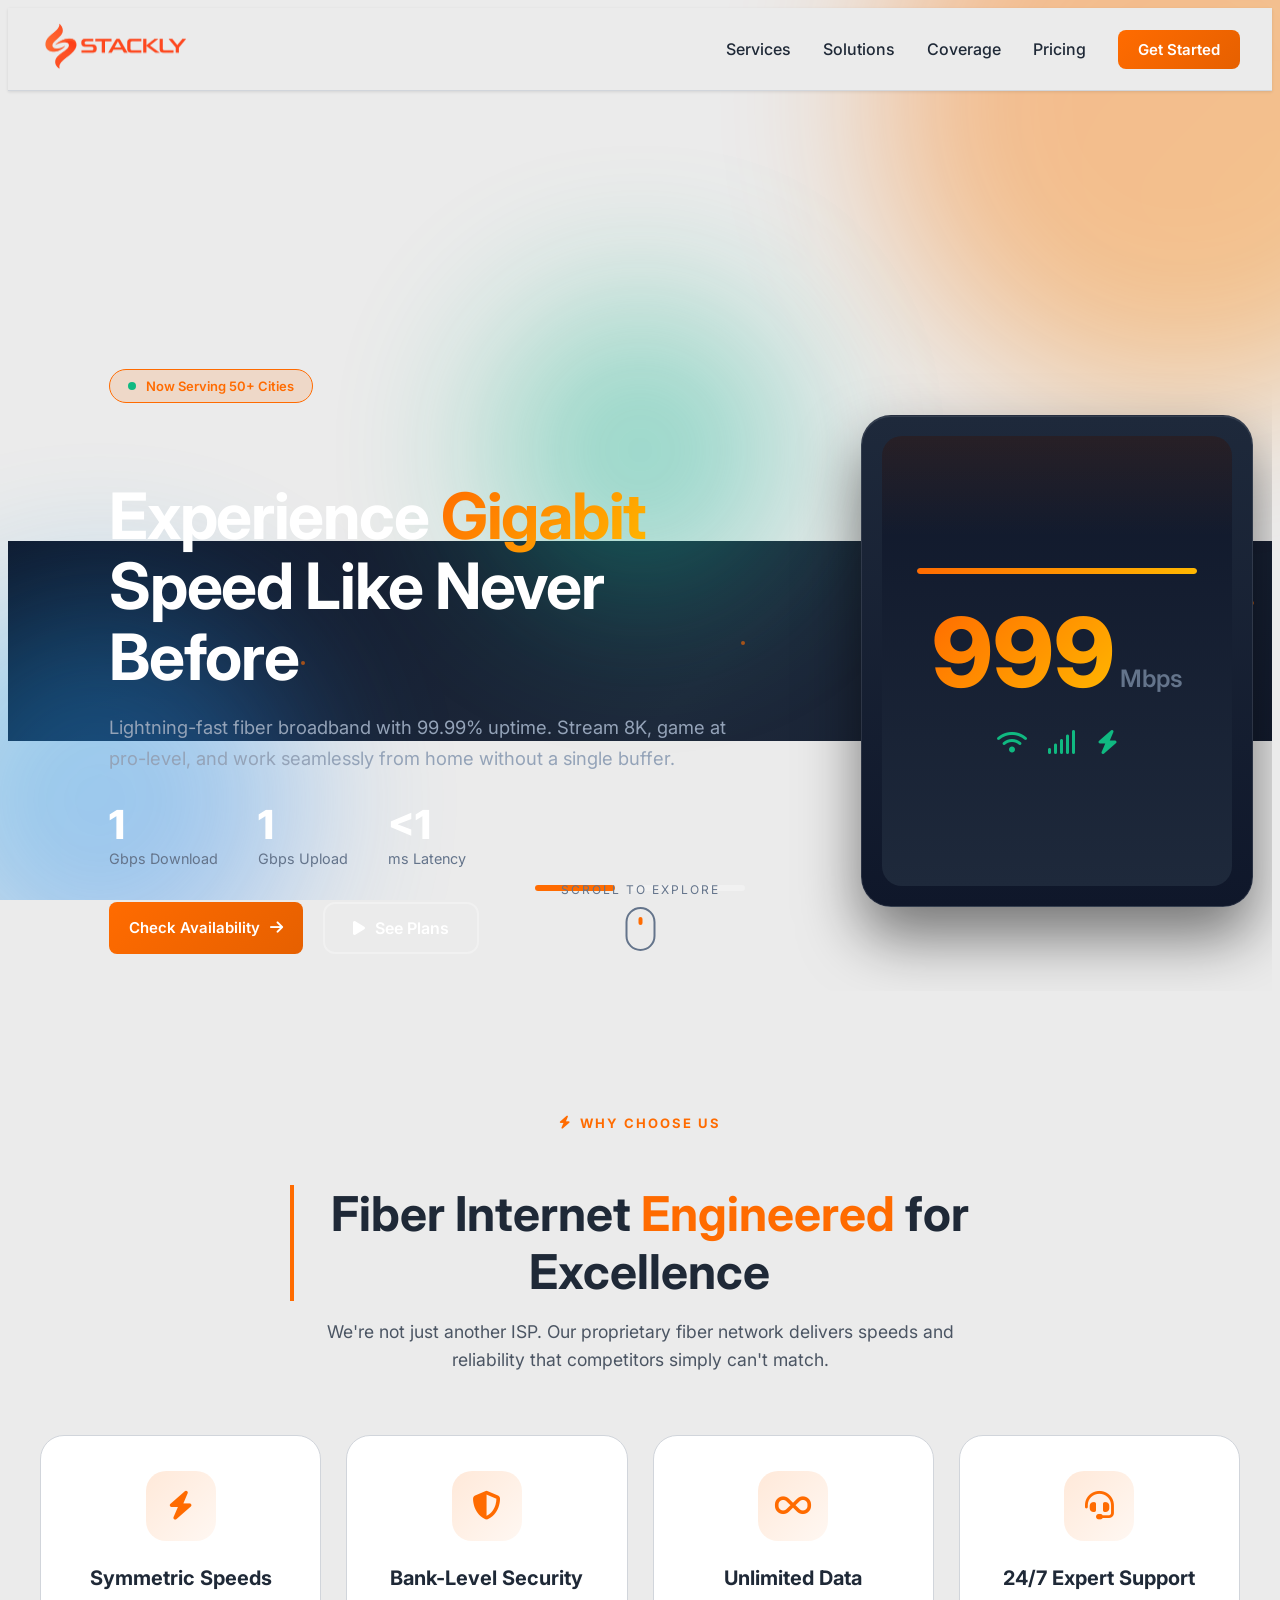
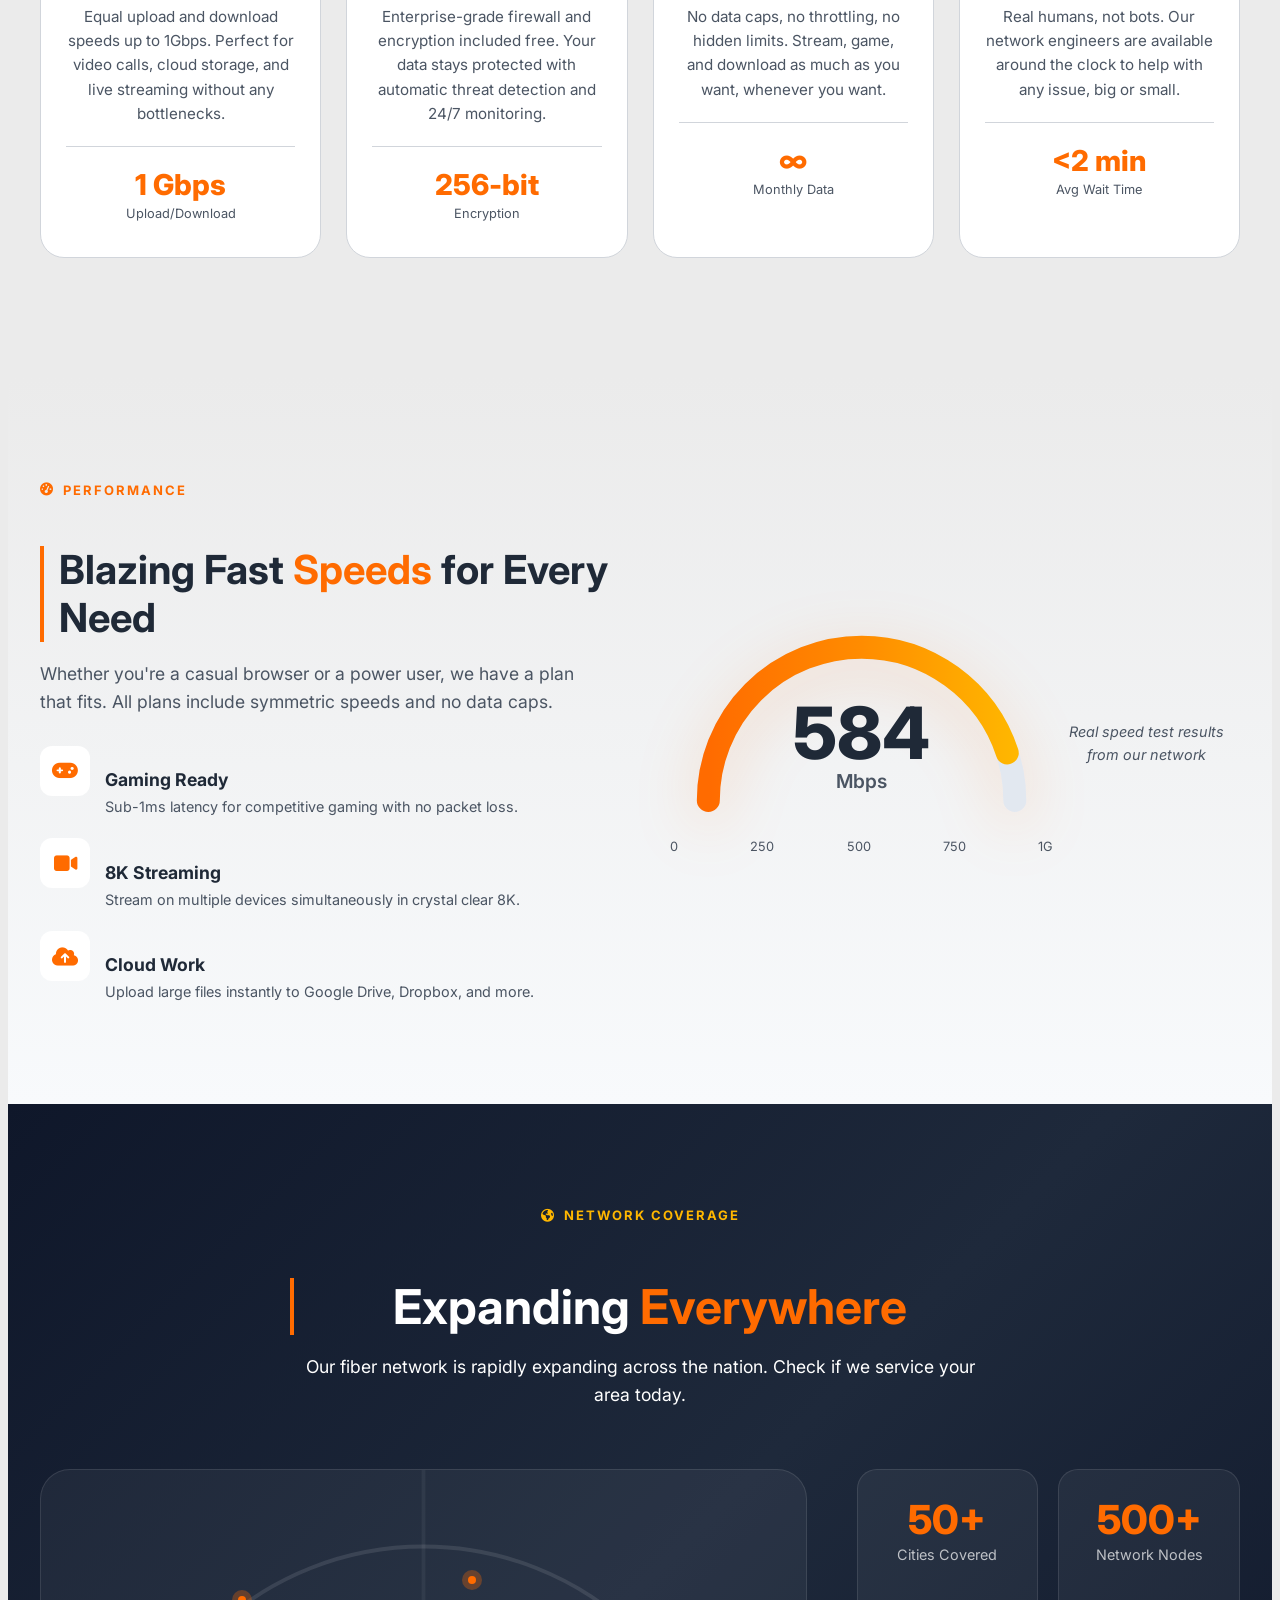
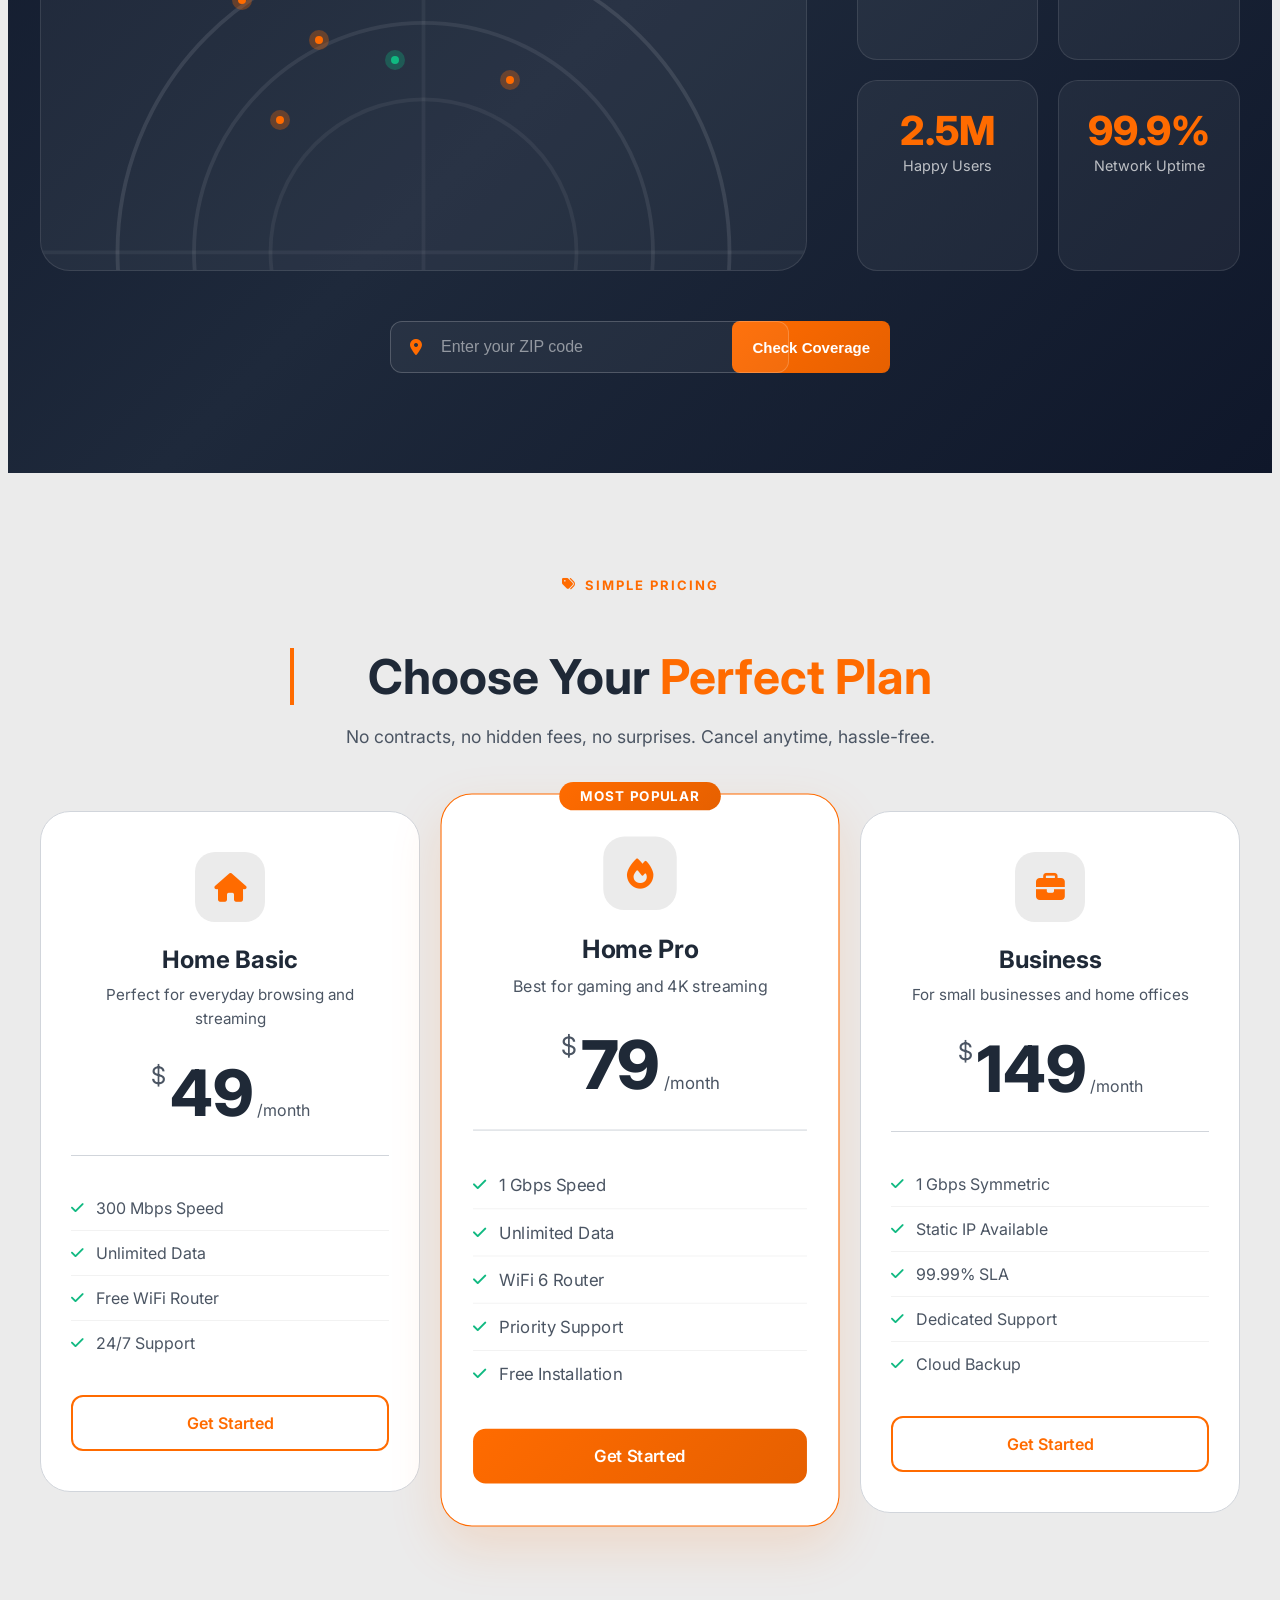
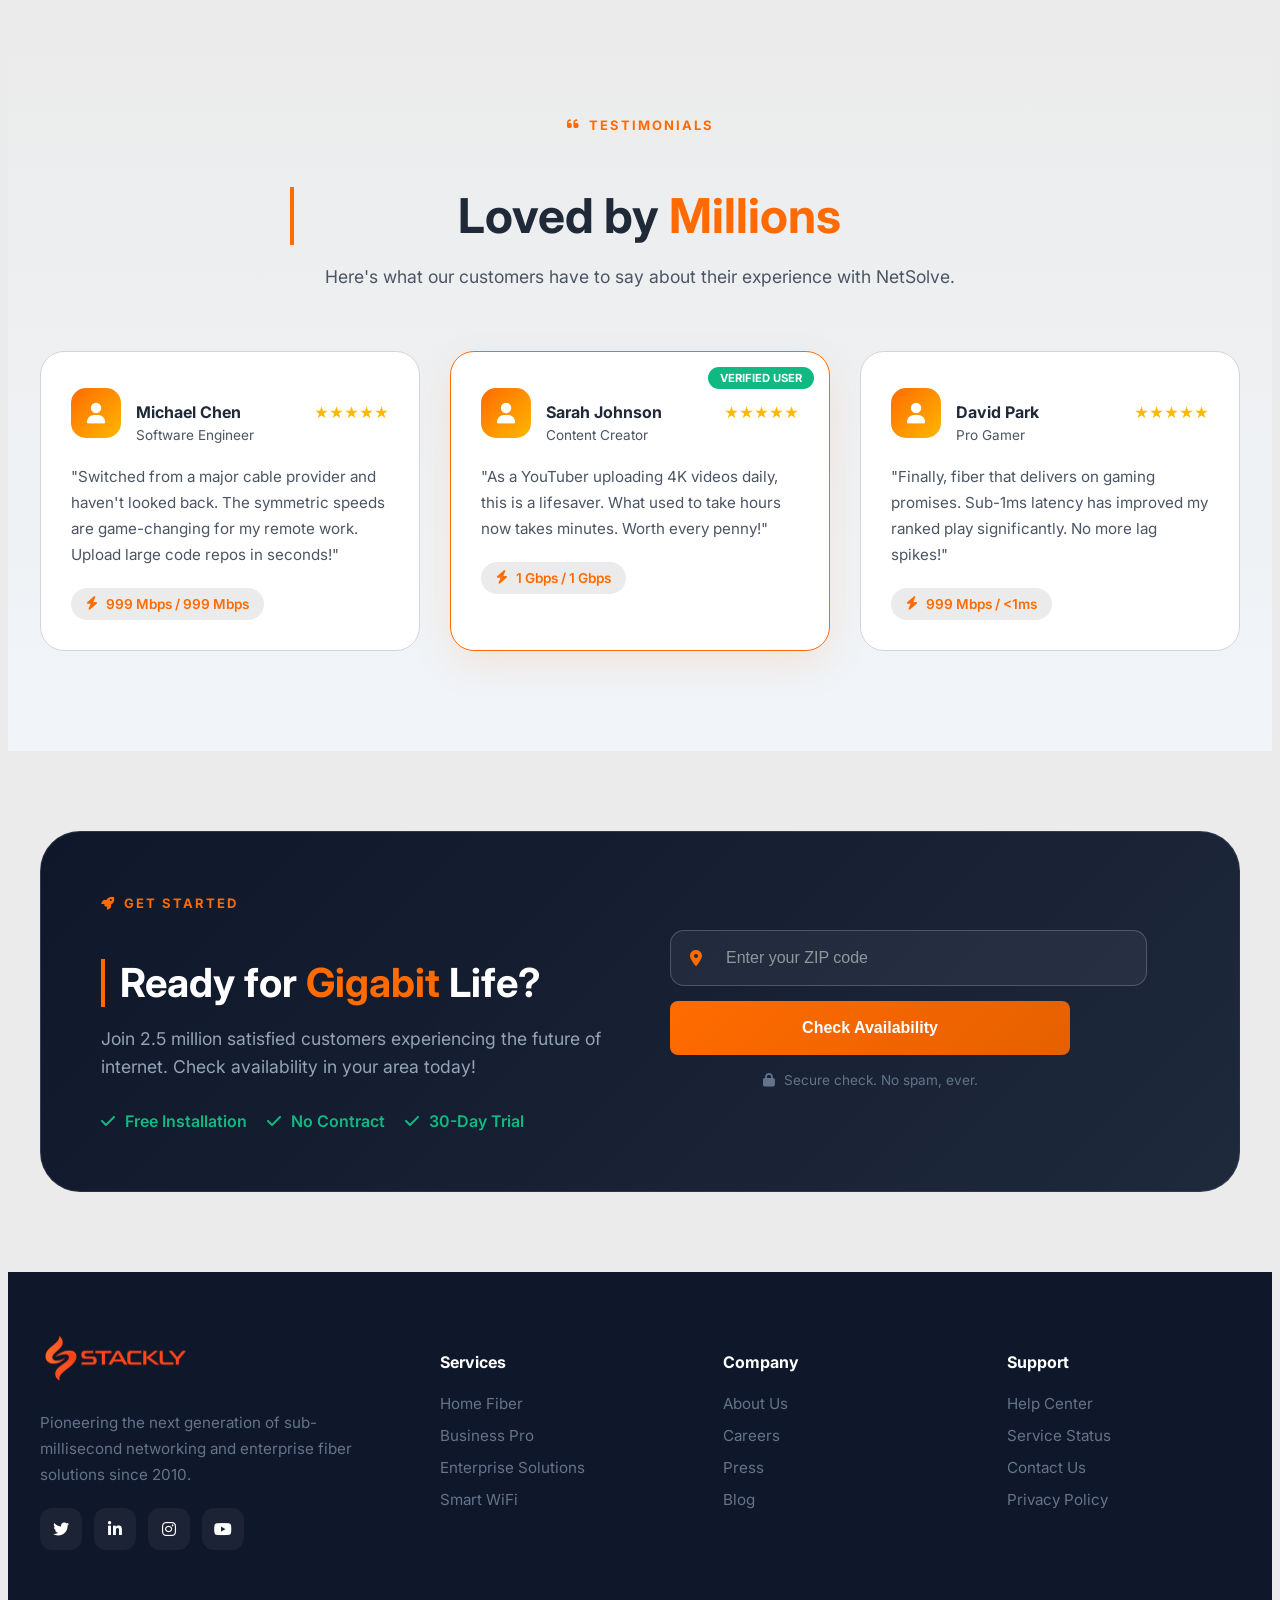
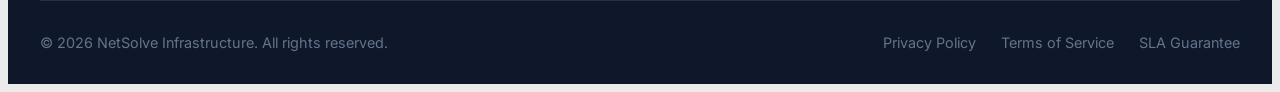
==== commit 06e82f25: "Add files via upload" ====
--- a/index.html
+++ b/index.html
@@ -4,16 +4,23 @@
 <head>
     <meta charset="UTF-8">
     <meta name="viewport" content="width=device-width, initial-scale=1.0">
-    <title>Stackly</title>
+    <title>NetSolve - Next Generation Fiber Internet</title>
 
     <link rel="icon" href="./assets/bg remove.webp">
     <link rel="stylesheet" href="./style.css">
     <link rel="stylesheet" href="./root.css">
     <link rel="stylesheet" href="https://cdnjs.cloudflare.com/ajax/libs/font-awesome/6.5.1/css/all.min.css">
-    <link href="https://fonts.googleapis.com/icon?family=Material+Icons" rel="stylesheet">
+    <link href="https://fonts.googleapis.com/css2?family=Inter:wght@300;400;500;600;700;800&family=Space+Grotesk:wght@400;500;600;700&display=swap" rel="stylesheet">
 </head>
 
 <body>
+
+     <div class="bg-orbs">
+        <div class="orb orb-1"></div>
+        <div class="orb orb-2"></div>
+        <div class="orb orb-3"></div>
+    </div>
+
     <header class="main-header">
         <div class="nav-container">
             <div class="logo">
@@ -30,652 +37,603 @@
                 <ul class="nav-list">
                     <li><a href="#services" class="nav-link">Services</a></li>
                     <li><a href="#solutions" class="nav-link">Solutions</a></li>
-                    <li><a href="#security" class="nav-link">Security</a></li>
+                    <li><a href="#coverage" class="nav-link">Coverage</a></li>
                     <li><a href="#pricing" class="nav-link">Pricing</a></li>
-                    <li><a href="#" class="btn-primary">Client Login</a></li>
+                    <li><a href="#contact" class="btn-primary">Get Started</a></li>
                 </ul>
             </nav>
         </div>
     </header>
 
     <main>
-        <section class="hero">
-
+        <!-- Hero Section -->
+        <section class="hero" id="hero">
             <div class="hero-slider">
-
                 <div class="hero-slide active">
-                    <img src="https://images.unsplash.com/photo-1551434678-e076c223a692" class="hero-bg">
-
+                    <div class="hero-bg" style="background: linear-gradient(135deg, #0f172a 0%, #1e293b 50%, #0f172a 100%);"></div>
+                    <div class="hero-particles">
+                        <span></span><span></span><span></span><span></span><span></span>
+                    </div>
                     <div class="hero-content">
-
-                        <span class="hero-tag">[ HIGH SPEED FIBER INTERNET ]</span>
-
-                        <h1>Ultra Fast Fiber Internet for Home & Business</h1>
-
-                        <p>
-                            Experience lightning-fast fiber broadband with stable connectivity, perfect for streaming,
-                            gaming, and remote work.
-                        </p>
-
+                        <div class="hero-badge">
+                            <span class="pulse-dot"></span>
+                            Now Serving 50+ Cities
+                        </div>
+                        <h1>Experience <span class="highlight">Gigabit</span> Speed Like Never Before</h1>
+                        <p>Lightning-fast fiber broadband with 99.99% uptime. Stream 8K, game at pro-level, and work seamlessly from home without a single buffer.</p>
+                        <div class="hero-stats">
+                            <div class="stat">
+                                <span class="stat-number">1</span>
+                                <span class="stat-label">Gbps Download</span>
+                            </div>
+                            <div class="stat">
+                                <span class="stat-number">1</span>
+                                <span class="stat-label">Gbps Upload</span>
+                            </div>
+                            <div class="stat">
+                                <span class="stat-number"><1</span>
+                                <span class="stat-label">ms Latency</span>
+                            </div>
+                        </div>
                         <div class="hero-buttons">
-                            <a href="#" class="btn-primary">Get Connected Now →</a>
-                            <a href="#" class="hero-play">▶ View Plans</a>
-                        </div>
-
-                    </div>
-                </div>
-
+                            <a href="#" class="btn-primary">Check Availability <i class="fas fa-arrow-right"></i></a>
+                            <a href="#" class="btn-outline"><i class="fas fa-play"></i> See Plans</a>
+                        </div>
+                    </div>
+                    <div class="hero-visual">
+                        <div class="device-mockup">
+                            <div class="screen">
+                                <div class="loading-bar">
+                                    <div class="progress" style="width: 100%;"></div>
+                                </div>
+                                <div class="speed-display">
+                                    <span class="big-speed">999</span>
+                                    <span class="unit">Mbps</span>
+                                </div>
+                                <div class="connection-icons">
+                                    <i class="fas fa-wifi"></i>
+                                    <i class="fas fa-signal"></i>
+                                    <i class="fas fa-bolt"></i>
+                                </div>
+                            </div>
+                        </div>
+                    </div>
+                </div>
 
                 <div class="hero-slide">
-                    <img src="https://images.unsplash.com/photo-1556155092-490a1ba16284" class="hero-bg">
-
+                    <div class="hero-bg" style="background: linear-gradient(135deg, #1a1a2e 0%, #16213e 50%, #0f3460 100%);"></div>
+                    <div class="hero-particles">
+                        <span></span><span></span><span></span><span></span><span></span>
+                    </div>
                     <div class="hero-content">
-
-                        <span class="hero-tag">[ SMART WIFI SOLUTIONS ]</span>
-
-                        <h1>Powerful Wi-Fi Coverage for Every Space</h1>
-
-                        <p>
-                            From homes to offices, we provide secure and high-performance Wi-Fi networks that keep you
-                            connected everywhere. </p>
-
+                        <div class="hero-badge enterprise">
+                            <i class="fas fa-building"></i>
+                            Enterprise Grade Solutions
+                        </div>
+                        <h1>Power Your Business with <span class="highlight">Dedicated</span> Fiber</h1>
+                        <p>Symmetric gigabit speeds, static IPs, and 24/7 priority support. Scale your operations with infrastructure that never lets you down.</p>
+                        <div class="hero-features">
+                            <div class="feature-item"><i class="fas fa-check-circle"></i> 99.99% SLA Guarantee</div>
+                            <div class="feature-item"><i class="fas fa-check-circle"></i> 24/7 Priority Support</div>
+                            <div class="feature-item"><i class="fas fa-check-circle"></i> Free Hardware</div>
+                        </div>
                         <div class="hero-buttons">
-                            <a href="#" class="btn-primary">Explore WiFi Solutions →</a>
-                            <a href="#" class="hero-play">▶ Check Availability</a>
-                        </div>
-
-                    </div>
-                </div>
-
+                            <a href="#" class="btn-primary">Business Solutions <i class="fas fa-arrow-right"></i></a>
+                            <a href="#" class="btn-outline"><i class="fas fa-headset"></i> Talk to Sales</a>
+                        </div>
+                    </div>
+                    <div class="hero-visual business-visual">
+                        <div class="stats-grid">
+                            <div class="mini-stat">
+                                <i class="fas fa-server"></i>
+                                <span>99.99%</span>
+                                <p>Uptime</p>
+                            </div>
+                            <div class="mini-stat">
+                                <i class="fas fa-shield-alt"></i>
+                                <span>24/7</span>
+                                <p>Monitoring</p>
+                            </div>
+                            <div class="mini-stat">
+                                <i class="fas fa-globe"></i>
+                                <span>50+</span>
+                                <p>Cities</p>
+                            </div>
+                            <div class="mini-stat">
+                                <i class="fas fa-users"></i>
+                                <span>2.5M</span>
+                                <p>Users</p>
+                            </div>
+                        </div>
+                    </div>
+                </div>
 
                 <div class="hero-slide">
-                    <img src="https://images.unsplash.com/photo-1519389950473-47ba0277781c" class="hero-bg">
-
+                    <div class="hero-bg" style="background: linear-gradient(135deg, #0c0c0c 0%, #1a1a1a 50%, #0a0a0a 100%);"></div>
+                    <div class="hero-particles">
+                        <span></span><span></span><span></span><span></span><span></span>
+                    </div>
                     <div class="hero-content">
-
-                        <span class="hero-tag">[ BUSINESS INTERNET SERVICES ]</span>
-
-                        <h1>Reliable Business Internet You Can Trust</h1>
-
-                        <p>
-                            Dedicated broadband and enterprise connectivity designed for fast, secure, and uninterrupted
-                            business operations. </p>
-
+                        <div class="hero-badge smart">
+                            <i class="fas fa-microchip"></i>
+                            WiFi 6E Powered
+                        </div>
+                        <h1>Smart Home <span class="highlight">Revolution</span> Starts Here</h1>
+                        <p>Connect 100+ devices simultaneously with enterprise-grade mesh WiFi. Every corner of your home gets blazing fast speeds.</p>
+                        <div class="hero-visual-smart">
+                            <div class="device-ring">
+                                <div class="device hub"><i class="fas fa-wifi"></i></div>
+                                <div class="device device-1"><i class="fas fa-laptop"></i></div>
+                                <div class="device device-2"><i class="fas fa-mobile-alt"></i></div>
+                                <div class="device device-3"><i class="fas fa-tv"></i></div>
+                                <div class="device device-4"><i class="fas fa-gamepad"></i></div>
+                            </div>
+                        </div>
                         <div class="hero-buttons">
-                            <a href="#" class="btn-primary">Business Plans →</a>
-                            <a href="#" class="hero-play">▶ Contact Sales</a>
-                        </div>
-
-                    </div>
-                </div>
-
-            </div>
-
+                            <a href="#" class="btn-primary">View Smart Plans <i class="fas fa-arrow-right"></i></a>
+                        </div>
+                    </div>
+                </div>
+            </div>
+
+            <div class="slider-controls">
+                <button class="slide-btn active" data-slide="0"><span></span></button>
+                <button class="slide-btn" data-slide="1"><span></span></button>
+                <button class="slide-btn" data-slide="2"><span></span></button>
+            </div>
+            
+            <div class="scroll-hint">
+                <span>Scroll to Explore</span>
+                <div class="mouse">
+                    <div class="wheel"></div>
+                </div>
+            </div>
         </section>
 
-
-
-
-
-
-        <section class="feature-detail">
+        <!-- Services Section -->
+        <section class="services-section" id="services">
             <div class="container">
-                <div class="feature-split">
-                    <div class="feature-visual">
-                        <div class="pulse-container">
-                            <div class="pulse-ring"></div>
-                            <div class="pulse-dot"></div>
-                        </div>
-                        <div class="status-card">
-                            <span class="dot-online"></span>
-                            <p>Global Nodes: <strong>Active</strong></p>
-                        </div>
-                    </div>
-                    <div class="feature-info">
-                        <span class="badge-tag">Network Intelligence</span>
-                        <h2>Real-Time <span class="accent">Global Monitoring</span></h2>
-                        <p>Gain total visibility into your traffic. Our proprietary dashboard provides
-                            millisecond-accurate data on packet loss, latency spikes, and unauthorized access attempts
-                            across all 500+ global nodes.</p>
-
-                        <ul class="feature-bullets">
-                            <li><strong>Predictive Analytics:</strong> AI-driven alerts before outages occur.</li>
-                            <li><strong>Instant Failover:</strong> Traffic reroutes in < 10ms during hardware
-                                    failure.</li>
-                            <li><strong>Custom Reports:</strong> Automated PDF audits for stakeholder meetings.</li>
-                        </ul>
-
-                        <a href="#" class="btn-primary">Explore Dashboard</a>
+                <div class="section-header">
+                    <span class="section-tag"><i class="fas fa-bolt"></i> Why Choose Us</span>
+                    <h2>Fiber Internet <span class="accent">Engineered</span> for Excellence</h2>
+                    <p>We're not just another ISP. Our proprietary fiber network delivers speeds and reliability that competitors simply can't match.</p>
+                </div>
+
+                <div class="services-grid">
+                    <div class="service-card" data-aos="fade-up" data-aos-delay="0">
+                        <div class="service-icon">
+                            <i class="fas fa-bolt"></i>
+                        </div>
+                        <h3>Symmetric Speeds</h3>
+                        <p>Equal upload and download speeds up to 1Gbps. Perfect for video calls, cloud storage, and live streaming without any bottlenecks.</p>
+                        <div class="service-stats">
+                            <span class="service-stat">1 Gbps</span>
+                            <span class="service-label">Upload/Download</span>
+                        </div>
+                    </div>
+
+                    <div class="service-card" data-aos="fade-up" data-aos-delay="100">
+                        <div class="service-icon">
+                            <i class="fas fa-shield-alt"></i>
+                        </div>
+                        <h3>Bank-Level Security</h3>
+                        <p>Enterprise-grade firewall and encryption included free. Your data stays protected with automatic threat detection and 24/7 monitoring.</p>
+                        <div class="service-stats">
+                            <span class="service-stat">256-bit</span>
+                            <span class="service-label">Encryption</span>
+                        </div>
+                    </div>
+
+                    <div class="service-card" data-aos="fade-up" data-aos-delay="200">
+                        <div class="service-icon">
+                            <i class="fas fa-infinity"></i>
+                        </div>
+                        <h3>Unlimited Data</h3>
+                        <p>No data caps, no throttling, no hidden limits. Stream, game, and download as much as you want, whenever you want.</p>
+                        <div class="service-stats">
+                            <span class="service-stat">∞</span>
+                            <span class="service-label">Monthly Data</span>
+                        </div>
+                    </div>
+
+                    <div class="service-card" data-aos="fade-up" data-aos-delay="300">
+                        <div class="service-icon">
+                            <i class="fas fa-headset"></i>
+                        </div>
+                        <h3>24/7 Expert Support</h3>
+                        <p>Real humans, not bots. Our network engineers are available around the clock to help with any issue, big or small.</p>
+                        <div class="service-stats">
+                            <span class="service-stat"><2 min</span>
+                            <span class="service-label">Avg Wait Time</span>
+                        </div>
                     </div>
                 </div>
             </div>
         </section>
 
-
-
-
-
-
-
-
+        <!-- Speed Showcase -->
         <section class="speed-showcase" id="speed-section">
             <div class="container">
                 <div class="speed-grid">
-                    <div class="speed-text reveal-left">
-                        <span class="badge-tag">Powered by WiFi 6</span>
-                        <h2>Next-Gen <span class="accent">Fiber Speeds</span> Up to 1Gbps</h2>
-                        <p>Experience zero-lag gaming, 8K streaming, and instant file transfers. Our Airtel-inspired
-                            fiber technology brings professional-grade stability to your home office.</p>
+                    <div class="speed-text">
+                        <span class="section-tag"><i class="fas fa-tachometer-alt"></i> Performance</span>
+                        <h2>Blazing Fast <span class="accent">Speeds</span> for Every Need</h2>
+                        <p>Whether you're a casual browser or a power user, we have a plan that fits. All plans include symmetric speeds and no data caps.</p>
 
                         <div class="speed-features">
                             <div class="s-feature">
-                                <div class="s-icon">🚀</div>
+                                <div class="s-icon"><i class="fas fa-gamepad"></i></div>
                                 <div>
-                                    <h4>Low Latency</h4>
-                                    <p>Sub-5ms ping for pro gaming.</p>
+                                    <h4>Gaming Ready</h4>
+                                    <p>Sub-1ms latency for competitive gaming with no packet loss.</p>
                                 </div>
                             </div>
                             <div class="s-feature">
-                                <div class="s-icon">🌐</div>
+                                <div class="s-icon"><i class="fas fa-video"></i></div>
                                 <div>
-                                    <h4>Multi-Device</h4>
-                                    <p>Connect 60+ devices simultaneously.</p>
+                                    <h4>8K Streaming</h4>
+                                    <p>Stream on multiple devices simultaneously in crystal clear 8K.</p>
                                 </div>
                             </div>
-                        </div>
-                    </div>
-
-                    <div class="speed-visual reveal-right">
-                        <div class="gauge-wrapper">
-                            <svg class="gauge-svg" viewBox="0 0 100 50">
-                                <path class="gauge-bg" d="M10,45 A40,40 0 0,1 90,45" />
-                                <path class="gauge-fill" id="speed-path" d="M10,45 A40,40 0 0,1 90,45" />
-                            </svg>
-                            <div class="gauge-data">
-                                <span class="number" id="speed-number">0</span>
-                                <span class="unit">Mbps</span>
-                            </div>
-                        </div>
-                        <p class="visual-caption">Current Peak Performance</p>
+                            <div class="s-feature">
+                                <div class="s-icon"><i class="fas fa-cloud-upload-alt"></i></div>
+                                <div>
+                                    <h4>Cloud Work</h4>
+                                    <p>Upload large files instantly to Google Drive, Dropbox, and more.</p>
+                                </div>
+                            </div>
+                        </div>
+                    </div>
+
+                    <div class="speed-visual">
+                        <div class="gauge-container">
+                            <div class="gauge-wrapper">
+                                <svg class="gauge-svg" viewBox="0 0 200 100">
+                                    <defs>
+                                        <linearGradient id="gaugeGradient" x1="0%" y1="0%" x2="100%" y2="0%">
+                                            <stop offset="0%" style="stop-color:#FF6B00"/>
+                                            <stop offset="50%" style="stop-color:#FF8C00"/>
+                                            <stop offset="100%" style="stop-color:#FFB700"/>
+                                        </linearGradient>
+                                    </defs>
+                                    <path class="gauge-bg" d="M20,90 A80,80 0 0,1 180,90" fill="none" stroke="#e2e8f0" stroke-width="12" stroke-linecap="round"/>
+                                    <path class="gauge-fill" id="speed-path" d="M20,90 A80,80 0 0,1 180,90" fill="none" stroke="url(#gaugeGradient)" stroke-width="12" stroke-linecap="round" stroke-dasharray="251" stroke-dashoffset="251"/>
+                                </svg>
+                                <div class="gauge-center">
+                                    <span class="speed-value" id="speed-number">0</span>
+                                    <span class="speed-unit">Mbps</span>
+                                </div>
+                            </div>
+                            <div class="gauge-labels">
+                                <span>0</span>
+                                <span>250</span>
+                                <span>500</span>
+                                <span>750</span>
+                                <span>1G</span>
+                            </div>
+                        </div>
+                        <p class="gauge-caption">Real speed test results from our network</p>
                     </div>
                 </div>
             </div>
         </section>
 
-
-
-
-
-
-
-       <section class="hardware-overlay-section">
-    <div class="container">
-        <div class="hw-overlay-wrapper">
-            <div class="hw-image-box">
-                <div class="image-mask">
-                    <div class="actual-img-placeholder"></div>
-                </div>
-                <div class="floating-spec-badge">
-                    <i class="fa-solid fa-microchip"></i>
-                    <span>Qualcomm® <br>Networking Pro</span>
-                </div>
-            </div>
-
-            <div class="hw-content-box">
-                <span class="badge-tag">Internal Engineering</span>
-                <h2>The Core of <span class="accent">Speed</span></h2>
-                <p>Our Giga-Fiber hardware is built with industrial-grade heat sinks and multi-core processors to ensure your 1Gbps connection never throttles, even under 100% load.</p>
-                
-                <div class="hw-feature-list">
-                    <div class="hw-item">
-                        <div class="hw-num">01</div>
-                        <div class="hw-detail">
-                            <h4>Tri-Band Sync</h4>
-                            <p>Eliminate congestion with dedicated lanes for gaming and streaming.</p>
-                        </div>
-                    </div>
-                    <div class="hw-item">
-                        <div class="hw-num">02</div>
-                        <div class="hw-detail">
-                            <h4>Beamforming 2.0</h4>
-                            <p>Directs the signal specifically to your device, not just the room.</p>
-                        </div>
-                    </div>
-                </div>
-                
-                <a href="#" class="btn-primary">View Full Specs <i class="fa-solid fa-arrow-right"></i></a>
+        <!-- Coverage Map Section --> 
+        <section class="coverage-section" id="coverage">
+            <div class="container">
+                <div class="section-header dark">
+                    <span class="section-tag"><i class="fas fa-globe-americas"></i> Network Coverage</span>
+                    <h2>Expanding <span class="accent">Everywhere</span></h2>
+                    <p>Our fiber network is rapidly expanding across the nation. Check if we service your area today.</p>
+                </div>
+
+                <div class="coverage-wrapper">
+                    <div class="coverage-map">
+                        <div class="map-visual">
+                            <div class="pulse-point" style="top: 30%; left: 25%;"></div>
+                            <div class="pulse-point" style="top: 40%; left: 35%;"></div>
+                            <div class="pulse-point" style="top: 25%; left: 55%;"></div>
+                            <div class="pulse-point" style="top: 50%; left: 60%;"></div>
+                            <div class="pulse-point" style="top: 60%; left: 30%;"></div>
+                            <div class="pulse-point active" style="top: 45%; left: 45%;"></div>
+                        </div>
+                    </div>
+                    <div class="coverage-info">
+                        <div class="coverage-stat">
+                            <span class="coverage-number">50+</span>
+                            <span class="coverage-label">Cities Covered</span>
+                        </div>
+                        <div class="coverage-stat">
+                            <span class="coverage-number">500+</span>
+                            <span class="coverage-label">Network Nodes</span>
+                        </div>
+                        <div class="coverage-stat">
+                            <span class="coverage-number">2.5M</span>
+                            <span class="coverage-label">Happy Users</span>
+                        </div>
+                        <div class="coverage-stat">
+                            <span class="coverage-number">99.9%</span>
+                            <span class="coverage-label">Network Uptime</span>
+                        </div>
+                    </div>
+                </div>
+
+                <div class="zip-check">
+                    <form class="zip-form">
+                        <div class="zip-input">
+                            <i class="fas fa-map-marker-alt"></i>
+                            <input type="text" placeholder="Enter your ZIP code">
+                        </div>
+                        <button type="submit" class="btn-primary">Check Coverage</button>
+                    </form>
+                </div>
+            </div>
+        </section>
+
+        <!-- Pricing Section -->
+        <section class="pricing-section" id="pricing">
+            <div class="container">
+                <div class="section-header">
+                    <span class="section-tag"><i class="fas fa-tags"></i> Simple Pricing</span>
+                    <h2>Choose Your <span class="accent">Perfect Plan</span></h2>
+                    <p>No contracts, no hidden fees, no surprises. Cancel anytime, hassle-free.</p>
+                </div>
+
+                <div class="pricing-grid">
+                    <div class="pricing-card">
+                        <div class="pricing-header">
+                            <div class="plan-icon"><i class="fas fa-home"></i></div>
+                            <h3>Home Basic</h3>
+                            <p>Perfect for everyday browsing and streaming</p>
+                        </div>
+                        <div class="pricing-price">
+                            <span class="currency">$</span>
+                            <span class="amount">49</span>
+                            <span class="period">/month</span>
+                        </div>
+                        <ul class="pricing-features">
+                            <li><i class="fas fa-check"></i> 300 Mbps Speed</li>
+                            <li><i class="fas fa-check"></i> Unlimited Data</li>
+                            <li><i class="fas fa-check"></i> Free WiFi Router</li>
+                            <li><i class="fas fa-check"></i> 24/7 Support</li>
+                        </ul>
+                        <a href="#" class="btn-pricing">Get Started</a>
+                    </div>
+
+                    <div class="pricing-card popular">
+                        <div class="popular-badge">Most Popular</div>
+                        <div class="pricing-header">
+                            <div class="plan-icon"><i class="fas fa-fire"></i></div>
+                            <h3>Home Pro</h3>
+                            <p>Best for gaming and 4K streaming</p>
+                        </div>
+                        <div class="pricing-price">
+                            <span class="currency">$</span>
+                            <span class="amount">79</span>
+                            <span class="period">/month</span>
+                        </div>
+                        <ul class="pricing-features">
+                            <li><i class="fas fa-check"></i> 1 Gbps Speed</li>
+                            <li><i class="fas fa-check"></i> Unlimited Data</li>
+                            <li><i class="fas fa-check"></i> WiFi 6 Router</li>
+                            <li><i class="fas fa-check"></i> Priority Support</li>
+                            <li><i class="fas fa-check"></i> Free Installation</li>
+                        </ul>
+                        <a href="#" class="btn-pricing primary">Get Started</a>
+                    </div>
+
+                    <div class="pricing-card">
+                        <div class="pricing-header">
+                            <div class="plan-icon"><i class="fas fa-briefcase"></i></div>
+                            <h3>Business</h3>
+                            <p>For small businesses and home offices</p>
+                        </div>
+                        <div class="pricing-price">
+                            <span class="currency">$</span>
+                            <span class="amount">149</span>
+                            <span class="period">/month</span>
+                        </div>
+                        <ul class="pricing-features">
+                            <li><i class="fas fa-check"></i> 1 Gbps Symmetric</li>
+                            <li><i class="fas fa-check"></i> Static IP Available</li>
+                            <li><i class="fas fa-check"></i> 99.99% SLA</li>
+                            <li><i class="fas fa-check"></i> Dedicated Support</li>
+                            <li><i class="fas fa-check"></i> Cloud Backup</li>
+                        </ul>
+                        <a href="#" class="btn-pricing">Get Started</a>
+                    </div>
+                </div>
+            </div>
+        </section>
+
+        <!-- Testimonials -->
+        <section class="testimonials-section">
+            <div class="container">
+                <div class="section-header">
+                    <span class="section-tag"><i class="fas fa-quote-left"></i> Testimonials</span>
+                    <h2>Loved by <span class="accent">Millions</span></h2>
+                    <p>Here's what our customers have to say about their experience with NetSolve.</p>
+                </div>
+
+                <div class="testimonials-grid">
+                    <div class="testimonial-card">
+                        <div class="testimonial-header">
+                            <div class="user-avatar"><i class="fas fa-user"></i></div>
+                            <div class="user-info">
+                                <h4>Michael Chen</h4>
+                                <span>Software Engineer</span>
+                            </div>
+                            <div class="stars">★★★★★</div>
+                        </div>
+                        <p>"Switched from a major cable provider and haven't looked back. The symmetric speeds are game-changing for my remote work. Upload large code repos in seconds!"</p>
+                        <div class="testimonial-speed">
+                            <i class="fas fa-bolt"></i> 999 Mbps / 999 Mbps
+                        </div>
+                    </div>
+
+                    <div class="testimonial-card featured">
+                        <div class="testimonial-badge">Verified User</div>
+                        <div class="testimonial-header">
+                            <div class="user-avatar"><i class="fas fa-user"></i></div>
+                            <div class="user-info">
+                                <h4>Sarah Johnson</h4>
+                                <span>Content Creator</span>
+                            </div>
+                            <div class="stars">★★★★★</div>
+                        </div>
+                        <p>"As a YouTuber uploading 4K videos daily, this is a lifesaver. What used to take hours now takes minutes. Worth every penny!"</p>
+                        <div class="testimonial-speed">
+                            <i class="fas fa-bolt"></i> 1 Gbps / 1 Gbps
+                        </div>
+                    </div>
+
+                    <div class="testimonial-card">
+                        <div class="testimonial-header">
+                            <div class="user-avatar"><i class="fas fa-user"></i></div>
+                            <div class="user-info">
+                                <h4>David Park</h4>
+                                <span>Pro Gamer</span>
+                            </div>
+                            <div class="stars">★★★★★</div>
+                        </div>
+                        <p>"Finally, fiber that delivers on gaming promises. Sub-1ms latency has improved my ranked play significantly. No more lag spikes!"</p>
+                        <div class="testimonial-speed">
+                            <i class="fas fa-bolt"></i> 999 Mbps / <1ms
+                        </div>
+                    </div>
+                </div>
+            </div>
+        </section>
+
+        <!-- CTA Section -->
+        <section class="cta-section" id="contact">
+            <div class="container">
+                <div class="cta-box">
+                    <div class="cta-content">
+                        <span class="section-tag"><i class="fas fa-rocket"></i> Get Started</span>
+                        <h2>Ready for <span class="accent">Gigabit</span> Life?</h2>
+                        <p>Join 2.5 million satisfied customers experiencing the future of internet. Check availability in your area today!</p>
+                        <div class="cta-features">
+                            <div class="cta-feature"><i class="fas fa-check"></i> Free Installation</div>
+                            <div class="cta-feature"><i class="fas fa-check"></i> No Contract</div>
+                            <div class="cta-feature"><i class="fas fa-check"></i> 30-Day Trial</div>
+                        </div>
+                    </div>
+                    <div class="cta-form">
+                        <form>
+                            <div class="form-group">
+                                <i class="fas fa-map-marker-alt"></i>
+                                <input type="text" placeholder="Enter your ZIP code">
+                            </div>
+                            <button type="submit" class="btn-primary full">Check Availability</button>
+                        </form>
+                        <p class="form-note"><i class="fas fa-lock"></i> Secure check. No spam, ever.</p>
+                    </div>
+                </div>
+            </div>
+        </section>
+    </main>
+
+    <footer class="main-footer">
+        <div class="container">
+            <div class="footer-grid">
+                <div class="footer-brand">
+                    <div class="logo">
+                        <a href="#"><img src="./assets/orange.webp" alt="" width="150px"></a>
+                    </div>
+                    <p>Pioneering the next generation of sub-millisecond networking and enterprise fiber solutions since 2010.</p>
+                    <div class="social-links">
+                        <a href="#"><i class="fab fa-twitter"></i></a>
+                        <a href="#"><i class="fab fa-linkedin-in"></i></a>
+                        <a href="#"><i class="fab fa-instagram"></i></a>
+                        <a href="#"><i class="fab fa-youtube"></i></a>
+                    </div>
+                </div>
+
+                <div class="footer-links">
+                    <h4>Services</h4>
+                    <ul>
+                        <li><a href="#">Home Fiber</a></li>
+                        <li><a href="#">Business Pro</a></li>
+                        <li><a href="#">Enterprise Solutions</a></li>
+                        <li><a href="#">Smart WiFi</a></li>
+                    </ul>
+                </div>
+
+                <div class="footer-links">
+                    <h4>Company</h4>
+                    <ul>
+                        <li><a href="#">About Us</a></li>
+                        <li><a href="#">Careers</a></li>
+                        <li><a href="#">Press</a></li>
+                        <li><a href="#">Blog</a></li>
+                    </ul>
+                </div>
+
+                <div class="footer-links">
+                    <h4>Support</h4>
+                    <ul>
+                        <li><a href="#">Help Center</a></li>
+                        <li><a href="#">Service Status</a></li>
+                        <li><a href="#">Contact Us</a></li>
+                        <li><a href="#">Privacy Policy</a></li>
+                    </ul>
+                </div>
+            </div>
+
+            <div class="footer-bottom">
+                <p>&copy; 2026 NetSolve Infrastructure. All rights reserved.</p>
+                <div class="legal-links">
+                    <a href="#">Privacy Policy</a>
+                    <a href="#">Terms of Service</a>
+                    <a href="#">SLA Guarantee</a>
+                </div>
             </div>
         </div>
-    </div>
-</section>
-
-
-
-
-
-
-
-
-      <section class="global-pulse">
-    <div class="container">
-        <div class="pulse-header">
-            <span class="badge-tag"><i class="fa-solid fa-satellite-dish"></i> Infrastructure Excellence</span>
-            <h2>The Backbone of <span class="accent">Modern Connectivity</span></h2>
-            <p>We don't just provide internet; we own the architecture. From subsea fiber-optic cables to local edge distribution, our network is designed for zero-congestion routing.</p>
-        </div>
-
-        <div class="pulse-main-wrapper">
-            <div class="pulse-map-container">
-                <div class="map-dots-bg"></div>
-                
-                <div class="pulse-node node-1">
-                    <div class="node-content">
-                        <i class="fa-solid fa-server"></i>
-                        <div class="node-info">
-                            <strong>Global Data Centers</strong>
-                            <span>50+ Tier-4 Certified Hubs</span>
-                        </div>
-                    </div>
-                </div>
-
-                <div class="pulse-node node-2">
-                    <div class="node-content">
-                        <i class="fa-solid fa-tower-broadcast"></i>
-                        <div class="node-info">
-                            <strong>Edge Intelligence</strong>
-                            <span>Localized AI-driven Routing</span>
-                        </div>
-                    </div>
-                </div>
-
-                <div class="pulse-node node-3">
-                    <div class="node-content">
-                        <i class="fa-solid fa-route"></i>
-                        <div class="node-info">
-                            <strong>Direct Peering</strong>
-                            <span>Google, Netflix & AWS Direct Paths</span>
-                        </div>
-                    </div>
-                </div>
-
-                <div class="map-stats-overlay">
-                    <div class="m-stat">
-                        <span class="m-val">99.999%</span>
-                        <span class="m-lbl">Core Uptime</span>
-                    </div>
-                    <div class="m-stat">
-                        <span class="m-val">120 Tbps</span>
-                        <span class="m-lbl">Capacity</span>
-                    </div>
-                </div>
-            </div>
-
-            <div class="pulse-tech-grid">
-                <div class="tech-card">
-                    <i class="fa-solid fa-microchip"></i>
-                    <h4>Smart Routing</h4>
-                    <p>Our BGP optimizers analyze 10,000+ paths every second to find the lowest latency route for your packets.</p>
-                </div>
-                <div class="tech-card">
-                    <i class="fa-solid fa-shield-halved"></i>
-                    <h4>Self-Healing</h4>
-                    <p>If a cable is cut, our network automatically reroutes traffic in less than 50ms without dropping your connection.</p>
-                </div>
-            </div>
-        </div>
-    </div>
-</section>
-
-
-
-
-
-
-        <section class="performance-layers">
-            <div class="container">
-                <div class="layers-grid">
-                    <div class="layers-text">
-                        <span class="badge-tag">Network Architecture</span>
-                        <h2>Multi-Layer <span class="accent">Connectivity</span></h2>
-                        <p>Our infrastructure isn't just a line; it's a reinforced stack of security, speed, and
-                            stability.</p>
-                        <div class="pulse-indicator">
-                            <span class="ping-wave"></span>
-                            <span class="status-txt">System Integrity: 100%</span>
-                        </div>
-                    </div>
-
-                    <div class="layers-visual">
-                        <div class="p-layer speed-layer">
-                            <div class="layer-content">
-                                <i class="fa-solid fa-bolt"></i>
-                                <span>1Gbps Fiber Core</span>
-                            </div>
-                        </div>
-                        <div class="p-layer security-layer">
-                            <div class="layer-content">
-                                <i class="fa-solid fa-shield-virus"></i>
-                                <span>Active Firewall</span>
-                            </div>
-                        </div>
-                        <div class="p-layer stability-layer">
-                            <div class="layer-content">
-                                <i class="fa-solid fa-server"></i>
-                                <span>Edge Node Entry</span>
-                            </div>
-                        </div>
-                    </div>
-                </div>
-            </div>
-        </section>
-
-
-
-
-
-
-
-        <section class="feature-expand">
-            <div class="container">
-                <div class="config-header">
-                    <span class="badge-tag">Service Tiers</span>
-                    <h2>Choose Your <span class="accent">Velocity</span></h2>
-                </div>
-
-                <div class="expand-wrapper">
-                    <div class="expand-card active-on-hover">
-                        <div class="card-overlay"></div>
-                        <div class="card-body">
-                            <i class="fa-solid fa-house-signal"></i>
-                            <h3>Home Fiber</h3>
-                            <p class="desc">Perfect for streaming and basic smart homes.</p>
-                            <div class="hidden-price">$49/mo</div>
-                        </div>
-                    </div>
-
-                    <div class="expand-card active-on-hover">
-                        <div class="card-overlay orange-grad"></div>
-                        <div class="card-body">
-                            <i class="fa-solid fa-briefcase"></i>
-                            <h3>Office Pro</h3>
-                            <p class="desc">Dedicated bandwidth for remote professionals.</p>
-                            <div class="hidden-price">$89/mo</div>
-                        </div>
-                    </div>
-
-                    <div class="expand-card active-on-hover">
-                        <div class="card-overlay"></div>
-                        <div class="card-body">
-                            <i class="fa-solid fa-building-shield"></i>
-                            <h3>Enterprise</h3>
-                            <p class="desc">Managed solutions for large scale networks.</p>
-                            <div class="hidden-price">$199/mo</div>
-                        </div>
-                    </div>
-                </div>
-            </div>
-        </section>
-
-
-
-
-
-        <section class="testimonial-cloud">
-            <div class="container">
-                <div class="cloud-header">
-                    <span class="badge-tag"><i class="fa-solid fa-comment-dots"></i> User Experience</span>
-                    <h2>Trusted by <span class="accent">Thousands</span></h2>
-                </div>
-
-                <div class="cloud-wrapper">
-                    <div class="quote-card float-slow">
-                        <div class="user-meta">
-                            <i class="fa-solid fa-user-tie"></i>
-                            <div>
-                                <strong>Marcus V.</strong>
-                                <span>CTO, TechFlow</span>
-                            </div>
-                        </div>
-                        <p>"The 2ms latency transformed our remote workstation setup. Truly enterprise-grade fiber."</p>
-                        <div class="stars"><i class="fa-solid fa-star"></i><i class="fa-solid fa-star"></i><i
-                                class="fa-solid fa-star"></i><i class="fa-solid fa-star"></i><i
-                                class="fa-solid fa-star"></i></div>
-                    </div>
-
-                    <div class="quote-card float-med main-quote">
-                        <div class="user-meta">
-                            <i class="fa-solid fa-house-laptop"></i>
-                            <div>
-                                <strong>Sarah Jenkins</strong>
-                                <span>Freelance Designer</span>
-                            </div>
-                        </div>
-                        <p>"Seamless 8K streaming while I upload 40GB project files. Never going back to standard
-                            cable."</p>
-                        <div class="stars"><i class="fa-solid fa-star"></i><i class="fa-solid fa-star"></i><i
-                                class="fa-solid fa-star"></i><i class="fa-solid fa-star"></i><i
-                                class="fa-solid fa-star"></i></div>
-                    </div>
-
-                    <div class="quote-card float-fast">
-                        <div class="user-meta">
-                            <i class="fa-solid fa-gamepad"></i>
-                            <div>
-                                <strong>Leo Chen</strong>
-                                <span>Pro Gamer</span>
-                            </div>
-                        </div>
-                        <p>"Zero packet loss during competitive play. This is the hardware gamers actually need."</p>
-                        <div class="stars"><i class="fa-solid fa-star"></i><i class="fa-solid fa-star"></i><i
-                                class="fa-solid fa-star"></i><i class="fa-solid fa-star"></i><i
-                                class="fa-solid fa-star"></i></div>
-                    </div>
-                </div>
-            </div>
-        </section>
-
-
-
-
-
-
-
-
-
-        <section class="support-hub">
-            <div class="container">
-                <div class="hub-container">
-                    <div class="hub-form">
-                        <h3>Start Your <span class="accent">Installation</span></h3>
-                        <form class="premium-form">
-                            <div class="input-group">
-                                <i class="fa-solid fa-envelope"></i>
-                                <input type="email" placeholder="Email Address">
-                            </div>
-                            <div class="input-group">
-                                <i class="fa-solid fa-location-dot"></i>
-                                <input type="text" placeholder="Zip Code">
-                            </div>
-                            <button type="submit" class="btn-primary full-width">Check Availability <i
-                                    class="fa-solid fa-paper-plane"></i></button>
-                        </form>
-                    </div>
-
-                    <div class="hub-info">
-                        <div class="status-box">
-                            <div class="status-indicator">
-                                <span class="pulse-green"></span>
-                                <p>All Systems Operational</p>
-                            </div>
-                            <h4>Need Technical Support?</h4>
-                            <p>Our network engineers are available 24/7/365 to ensure your uptime.</p>
-
-                            <div class="support-methods">
-                                <div class="method"><i class="fa-solid fa-phone"></i> <span>0800-FIBER</span></div>
-                                <div class="method"><i class="fa-solid fa-headset"></i> <span>Live Chat</span></div>
-                            </div>
-                        </div>
-                    </div>
-                </div>
-            </div>
-        </section>
-
-
-
-
-
-
-    </main>
-
-
-
-
-
-
-    <footer class="main-footer">
-    <div class="footer-cta">
-        <div class="container">
-            <div class="cta-glass">
-                <div class="cta-text">
-                    <h2>Ready for <span class="accent">Gigabit</span> Life?</h2>
-                    <p>Join 2.5 million users experiencing the future of fiber.</p>
-                </div>
-                <div class="cta-actions">
-                    <a href="#" class="btn-primary">Check Availability <i class="fa-solid fa-location-arrow"></i></a>
-                </div>
-            </div>
-        </div>
-    </div>
-
-    <div class="container footer-grid">
-        <div class="footer-brand">
-            <div class="logo">
-                <a href="#">NET<span>SOLVE</span></a>
-            </div>
-            <p>Pioneering the next generation of sub-millisecond networking and enterprise fiber solutions since 2010.</p>
-            <div class="social-links">
-                <a href="#"><i class="fa-brands fa-x-twitter"></i></a>
-                <a href="#"><i class="fa-brands fa-linkedin-in"></i></a>
-                <a href="#"><i class="fa-brands fa-instagram"></i></a>
-                <a href="#"><i class="fa-brands fa-youtube"></i></a>
-            </div>
-        </div>
-
-        <div class="footer-links">
-            <h4>Solutions</h4>
-            <ul>
-                <li><a href="#">Home Fiber</a></li>
-                <li><a href="#">Business Pro</a></li>
-                <li><a href="#">Enterprise Mesh</a></li>
-                <li><a href="#">Smart Hardware</a></li>
-            </ul>
-        </div>
-
-        <div class="footer-links">
-            <h4>Support</h4>
-            <ul>
-                <li><a href="#">Help Center</a></li>
-                <li><a href="#">Service Status</a></li>
-                <li><a href="#">Report Outage</a></li>
-                <li><a href="#">Contact Us</a></li>
-            </ul>
-        </div>
-
-        <div class="footer-news">
-            <h4>Stay Connected</h4>
-            <p>Get network updates and tech news.</p>
-            <form class="news-form">
-                <input type="email" placeholder="Email address">
-                <button type="submit"><i class="fa-solid fa-paper-plane"></i></button>
-            </form>
-        </div>
-    </div>
-
-    <div class="footer-bottom">
-        <div class="container bottom-flex">
-            <p>&copy; 2026 NetSolve Infrastructure. All rights reserved.</p>
-            <div class="legal-links">
-                <a href="#">Privacy Policy</a>
-                <a href="#">Terms of Service</a>
-                <a href="#">SLA Guarantee</a>
-            </div>
-        </div>
-    </div>
-</footer>
-
-
-
-
-
+    </footer>
 
     <script src="./script.js"></script>
     <script>
-
-        // hamburger js
-
-        const mobileMenuBtn = document.getElementById('mobile-menu-btn');
-        const navMenu = document.getElementById('nav-menu');
-
-        mobileMenuBtn.addEventListener('click', () => {
-            navMenu.classList.toggle('active');
-
-            const bars = document.querySelectorAll('.bar');
-            bars.forEach(bar => {
-                bar.style.backgroundColor = navMenu.classList.contains('active')
-                    ? 'var(--primary-orange)'
-                    : 'var(--text-main)';
+        // Hero Slider
+        const slides = document.querySelectorAll(".hero-slide");
+        const slideBtns = document.querySelectorAll(".slide-btn");
+        let currentSlide = 0;
+        let slideInterval;
+
+        function showSlide(index) {
+            slides.forEach(slide => slide.classList.remove('active'));
+            slideBtns.forEach(btn => btn.classList.remove('active'));
+            slides[index].classList.add('active');
+            slideBtns[index].classList.add('active');
+            currentSlide = index;
+        }
+
+        function nextSlide() {
+            let next = (currentSlide + 1) % slides.length;
+            showSlide(next);
+        }
+
+        function startSlider() {
+            slideInterval = setInterval(nextSlide, 6000);
+        }
+
+        slideBtns.forEach((btn, index) => {
+            btn.addEventListener('click', () => {
+                clearInterval(slideInterval);
+                showSlide(index);
+                startSlider();
             });
         });
 
-
-
-
-
-        // hero js
-
-        const slides = document.querySelectorAll(".hero-slide");
-
-        let index = 0;
-
-        function changeSlide() {
-
-            slides[index].classList.remove("active");
-
-            index++;
-
-            if (index >= slides.length) {
-                index = 0;
-            }
-
-            slides[index].classList.add("active");
-
-        }
-
-        setInterval(changeSlide, 5000);
-
-
-
-
-
-
-
-
-
-        const observerOptions = { threshold: 0.3 };
-
+        startSlider();
+
+        // Speed Gauge Animation
         const speedObserver = new IntersectionObserver((entries) => {
             entries.forEach(entry => {
                 if (entry.isIntersecting) {
-                    // Activate Reveal Animations
-                    entry.target.querySelectorAll('.reveal-left, .reveal-right').forEach(el => {
-                        el.classList.add('active');
-                    });
-
-                    // Animate Gauge SVG
                     const path = document.getElementById('speed-path');
-                    path.style.strokeDashoffset = "20"; // Fill the gauge to roughly 85%
-
-                    // Animate Numbers
+                    path.style.strokeDashoffset = "25";
+                    
                     const numDisplay = document.getElementById('speed-number');
                     let count = 0;
                     const target = 999;
@@ -692,89 +650,45 @@
                         }
                     };
                     updateCount();
-
                     speedObserver.unobserve(entry.target);
                 }
             });
-        }, observerOptions);
+        }, { threshold: 0.5 });
 
         speedObserver.observe(document.getElementById('speed-section'));
 
-
-
-
-
-
-
-
-
-
-
-
-
-        const hotspots = document.querySelectorAll('.hotspot');
-        const tooltip = document.getElementById('map-tooltip');
-
-        hotspots.forEach(spot => {
-            spot.addEventListener('mouseenter', (e) => {
-                const location = spot.getAttribute('data-location');
-                tooltip.innerText = location;
-                tooltip.style.opacity = '1';
-
-                // Slightly enlarge the active hotspot
-                spot.style.transform = 'scale(1.5)';
-                spot.style.transition = '0.3s';
-            });
-
-            spot.addEventListener('mouseleave', () => {
-                tooltip.style.opacity = '0';
-                spot.style.transform = 'scale(1)';
+        // Mobile Menu
+        const mobileMenuBtn = document.getElementById('mobile-menu-btn');
+        const navMenu = document.getElementById('nav-menu');
+
+        mobileMenuBtn.addEventListener('click', () => {
+            navMenu.classList.toggle('active');
+        });
+
+        // Smooth scroll
+        document.querySelectorAll('a[href^="#"]').forEach(anchor => {
+            anchor.addEventListener('click', function(e) {
+                e.preventDefault();
+                const target = document.querySelector(this.getAttribute('href'));
+                if (target) {
+                    target.scrollIntoView({ behavior: 'smooth' });
+                }
             });
         });
 
-
-
-
-
-
-
-
-
-
-        function startSecurityScan() {
-            const scanLine = document.getElementById('scan-line');
-            let position = 0;
-            let direction = 1;
-
-            function animate() {
-                position += direction * 2; // Speed of scan
-                if (position >= 446 || position <= 0) {
-                    direction *= -1; // Reverse direction
+        // Counter Animation on Scroll
+        const counterObserver = new IntersectionObserver((entries) => {
+            entries.forEach(entry => {
+                if (entry.isIntersecting) {
+                    entry.target.classList.add('animate');
                 }
-                scanLine.style.top = position + 'px';
-                requestAnimationFrame(animate);
-            }
-            animate();
-        }
-
-        // Start scan when section is in view
-        const secObserver = new IntersectionObserver((entries) => {
-            if (entries[0].isIntersecting) {
-                startSecurityScan();
-                secObserver.unobserve(entries[0].target);
-            }
+            });
+        }, { threshold: 0.5 });
+
+        document.querySelectorAll('.coverage-stat').forEach(stat => {
+            counterObserver.observe(stat);
         });
-
-        secObserver.observe(document.getElementById('security-section'));
-
-
-
-
-
-
-
-
     </script>
 </body>
 
-</html>+</html>
--- a/style.css
+++ b/style.css
@@ -1,1186 +1,1618 @@
-.hero {
-    position: relative;
-    height: 90vh;
-    overflow: hidden;
-}
-
-.hero-slider {
-    position: relative;
-    height: 100%;
-}
-
-.hero-slide {
-    position: absolute;
-    width: 100%;
-    height: 100%;
-    opacity: 0;
-    transition: opacity 1s ease;
-}
-
-.hero-slide.active {
-    opacity: 1;
-    z-index: 2;
-}
-
-.hero-bg {
-    width: 100%;
-    height: 100%;
-    object-fit: cover;
-    filter: brightness(0.55);
-}
-
-.hero-content {
-    position: absolute;
-    top: 50%;
-    left: 8%;
-    transform: translateY(-50%);
-    color: white;
-    max-width: 600px;
-    animation: heroFade 1s ease;
-}
-
-.hero-tag {
-    color: var(--primary-orange);
-    font-weight: 600;
-    letter-spacing: 2px;
-    display: inline-block;
-    margin-bottom: 15px;
-}
-
-.hero-content h1 {
-    font-size: 3.5rem;
-    color: white;
-    margin-bottom: 20px;
-}
-
-.hero-content p {
-    color: #e2e8f0;
-    margin-bottom: 25px;
-}
-
-.hero-buttons {
-    display: flex;
-    align-items: center;
-    gap: 25px;
-}
-
-.hero-play {
-    color: white;
-    font-weight: 500;
-}
-
-@keyframes heroFade {
-
-    from {
-        opacity: 0;
-        transform: translateY(30px);
-    }
-
-    to {
-        opacity: 1;
-        transform: translateY(0);
-    }
-
-}
-
-
-
-
-
-
-
-
-
-/* --- Section 1 Styles --- */
-.feature-detail {
-    padding: 6rem 0;
-    background-color: var(--bg-main);
-}
-
-.feature-split {
-    display: grid;
-    grid-template-columns: 1fr 1fr;
-    gap: 4rem;
-    align-items: center;
-}
-
-/* Visual Side */
-.feature-visual {
-    background-color: var(--bg-subtle);
-    border-radius: var(--radius);
-    height: 400px;
-    display: flex;
-    flex-direction: column;
-    justify-content: center;
-    align-items: center;
-    position: relative;
-    border: 1px solid var(--border-color);
-}
-
-.pulse-dot {
-    width: 20px;
-    height: 20px;
-    background: var(--primary-orange);
-    border-radius: 50%;
-    position: relative;
-}
-
-.pulse-ring {
-    border: 3px solid var(--primary-orange);
-    width: 60px;
-    height: 60px;
-    border-radius: 50%;
-    position: absolute;
-    animation: pulsate 2s infinite ease-out;
-    opacity: 0;
-}
-
-@keyframes pulsate {
-    0% {
-        transform: scale(0.5);
-        opacity: 0;
-    }
-
-    50% {
-        opacity: 0.5;
-    }
-
-    100% {
-        transform: scale(2);
-        opacity: 0;
-    }
-}
-
-.status-card {
-    margin-top: 2rem;
-    background: white;
-    padding: 0.5rem 1rem;
-    border-radius: 50px;
-    box-shadow: var(--shadow-sm);
-    display: flex;
-    align-items: center;
-    gap: 10px;
-}
-
-.dot-online {
-    width: 8px;
-    height: 8px;
-    background: var(--success);
-    border-radius: 50%;
-}
-
-/* Content Side */
-.badge-tag {
-    color: var(--primary-orange);
-    text-transform: uppercase;
-    font-weight: 700;
-    font-size: 0.75rem;
-    letter-spacing: 1.5px;
-    display: block;
-    margin-bottom: 1rem;
-}
-
-.feature-bullets {
-    list-style: none;
-    padding: 0;
-    margin: 2rem 0;
-}
-
-.feature-bullets li {
-    margin-bottom: 1rem;
-    padding-left: 1.5rem;
-    position: relative;
-    color: var(--text-muted);
-}
-
-.feature-bullets li::before {
-    content: "→";
-    position: absolute;
-    left: 0;
-    color: var(--primary-orange);
-    font-weight: bold;
-}
-
-/* --- Mobile View (768px) --- */
-@media (max-width: 768px) {
-    .feature-split {
-        grid-template-columns: 1fr;
-        text-align: center;
-        gap: 3rem;
-    }
-
-    .feature-visual {
-        height: 300px;
-        order: 2;
-        /* Move image below text on mobile */
-    }
-
-    .feature-info {
-        order: 1;
-    }
-
-    .feature-bullets li {
-        text-align: left;
-    }
-}
-
-
-
-
-
-
-
-
-
-
-.speed-showcase {
-    padding: 8rem 0;
-    overflow: hidden;
-    background-color: var(--bg-main);
-}
-
-.speed-grid {
-    display: grid;
-    grid-template-columns: 1fr 1fr;
-    gap: 5rem;
-    align-items: center;
-    padding: 100px;
-}
-
-/* Feature List Styling */
-.speed-features {
-    margin-top: 2rem;
-    display: grid;
-    gap: 1.5rem;
-}
-
-.s-feature {
-    display: flex;
-    gap: 1rem;
-    align-items: flex-start;
-}
-
-.s-icon {
-    background: var(--primary-light);
-    padding: 10px;
-    border-radius: 12px;
-    font-size: 1.5rem;
-}
-
-/* --- Premium Gauge Animation --- */
-.gauge-wrapper {
-    position: relative;
-    width: 100%;
-    max-width: 400px;
-    margin: 0 auto;
-}
-
-.gauge-svg {
-    width: 100%;
-    filter: drop-shadow(0px 10px 15px rgba(255, 107, 0, 0.2));
-}
-
-.gauge-bg {
-    fill: none;
-    stroke: var(--border-color);
-    stroke-width: 6;
-    stroke-linecap: round;
-}
-
-.gauge-fill {
-    fill: none;
-    stroke: var(--primary-orange);
-    stroke-width: 6;
-    stroke-linecap: round;
-    stroke-dasharray: 126;
-    /* Circumference approximation */
-    stroke-dashoffset: 126;
-    /* Hidden by default */
-    transition: stroke-dashoffset 2s cubic-bezier(0.22, 1, 0.36, 1);
-}
-
-.gauge-data {
-    position: absolute;
-    bottom: 10%;
-    left: 50%;
-    transform: translate(-50%, 0);
-    text-align: center;
-}
-
-.gauge-data .number {
-    display: block;
-    font-size: 4rem;
-    font-weight: 800;
-    color: var(--text-main);
-}
-
-/* --- JS Reveal Classes --- */
-.reveal-left,
-.reveal-right {
-    opacity: 0;
-    transition: all 1s ease-out;
-}
-
-.reveal-left {
-    transform: translateX(-50px);
-}
-
-.reveal-right {
-    transform: translateX(50px);
-}
-
-.active.reveal-left,
-.active.reveal-right {
-    opacity: 1;
-    transform: translateX(0);
-}
-
-/* --- Responsive (768px) --- */
-@media (max-width: 768px) {
-    .speed-grid {
-        grid-template-columns: 1fr;
-        text-align: center;
-    }
-
-    .s-feature {
-        text-align: left;
-    }
-
-    .gauge-data .number {
-        font-size: 3rem;
-    }
-}
-
-
-
-
-
-
-
-
-
-
-.hardware-overlay-section {
-    padding: 10rem 0;
-    background-color: var(--bg-main); /* #EBEBEB */
-}
-
-.hw-overlay-wrapper {
-    display: grid;
-    grid-template-columns: 1.1fr 0.9fr;
-    align-items: center;
-    gap: 0; /* Removing gap for the overlap effect */
-}
-
-/* --- Image & Masking --- */
-.hw-image-box {
-    position: relative;
-    z-index: 1;
-}
-
-.image-mask {
-    width: 110%; /* Makes it overlap into the content area */
-    height: 550px;
-    background: #ccc; /* Fallback */
-    border-radius: 40px;
-    overflow: hidden;
-    clip-path: polygon(0% 0%, 100% 0%, 90% 100%, 0% 100%);
-    box-shadow: var(--shadow-md);
-}
-
-.actual-img-placeholder {
-    width: 100%;
-    height: 100%;
-    background: linear-gradient(45deg, rgba(15,23,42,0.6), transparent), 
-                url('https://images.unsplash.com/photo-1544197150-b99a580bb7a8?q=80&w=2070&auto=format&fit=crop'); 
-    background-size: cover;
-    background-position: center;
-    transition: transform 0.8s ease;
-}
-
-.hw-image-box:hover .actual-img-placeholder {
-    transform: scale(1.1);
-}
-
-/* Floating Badge */
-.floating-spec-badge {
-    position: absolute;
-    bottom: 40px;
-    left: 40px;
-    background: rgba(255, 255, 255, 0.9);
-    backdrop-filter: blur(10px);
-    padding: 20px 30px;
-    border-radius: 20px;
-    display: flex;
-    align-items: center;
-    gap: 15px;
-    border: 1px solid var(--primary-orange);
-    box-shadow: 0 10px 30px rgba(0,0,0,0.1);
-}
-
-.floating-spec-badge i { font-size: 2rem; color: var(--primary-orange); }
-.floating-spec-badge span { font-weight: 800; font-size: 0.85rem; line-height: 1.2; color: var(--text-main); }
-
-/* --- Content Styling --- */
-.hw-content-box {
-    background: white;
-    padding: 5rem 5rem 5rem 8rem; /* Extra padding on left for overlap */
-    border-radius: 40px;
-    margin-left: -10%; /* The Pull-in effect */
-    box-shadow: 20px 20px 60px rgba(0,0,0,0.03);
-    z-index: 2;
-}
-
-.hw-feature-list {
-    margin: 3rem 0;
-}
-
-.hw-item {
-    display: flex;
-    gap: 20px;
-    margin-bottom: 2rem;
-}
-
-.hw-num {
-    font-size: 1.2rem;
-    font-weight: 900;
-    color: var(--primary-orange);
-    opacity: 0.3;
-}
-
-.hw-detail h4 { margin-bottom: 5px; color: var(--text-main); }
-.hw-detail p { font-size: 0.9rem; line-height: 1.5; color: var(--text-muted); }
-
-/* --- Responsive (768px) --- */
-@media (max-width: 992px) {
-    .hw-overlay-wrapper { grid-template-columns: 1fr; }
-    .image-mask { width: 100%; height: 350px; clip-path: none; }
-    .hw-content-box { margin-left: 0; margin-top: -50px; padding: 3rem 2rem; }
-}
-
-
-
-
-
-
-
-.global-pulse {
-    padding: 10rem 0;
-    background-color: var(--bg-main);
-}
-
-.pulse-header { text-align: center; max-width: 800px; margin: 0 auto 5rem; }
-
-/* Main Wrapper for Map + Side Cards */
-.pulse-main-wrapper {
-    display: flex;
-    flex-direction: column;
-    gap: 3rem;
-}
-
-.pulse-map-container {
-    position: relative;
-    height: 550px;
-    background: var(--bg-subtle);
-    border-radius: 40px;
-    border: 1px solid var(--border-color);
-    overflow: hidden;
-    box-shadow: var(--shadow-md);
-}
-
-.map-dots-bg {
-    position: absolute;
-    width: 100%; height: 100%;
-    opacity: 0.15;
-    background-image: radial-gradient(var(--text-muted) 1px, transparent 1px);
-    background-size: 30px 30px;
-}
-
-/* --- Floating Nodes (As before, but refined) --- */
-.pulse-node { position: absolute; z-index: 5; }
-.node-content {
-    display: flex; align-items: center; gap: 15px;
-    background: white; padding: 12px 24px; border-radius: 100px;
-    box-shadow: 0 10px 25px rgba(0,0,0,0.05);
-}
-.node-content i { color: var(--primary-orange); font-size: 1.2rem; }
-
-/* Positioning Nodes */
-.node-1 { top: 15%; left: 10%; animation: floatY 6s infinite ease-in-out; }
-.node-2 { top: 45%; left: 55%; animation: floatY 8s infinite ease-in-out; }
-.node-3 { bottom: 20%; left: 30%; animation: floatY 7s infinite ease-in-out; }
-
-/* --- NEW: Stats Overlay --- */
-.map-stats-overlay {
-    position: absolute;
-    bottom: 30px;
-    right: 30px;
-    background: rgba(15, 23, 42, 0.9); /* Dark contrast */
-    padding: 20px 40px;
-    border-radius: 20px;
-    display: flex;
-    gap: 40px;
-    color: white;
-    z-index: 10;
-}
-
-.m-stat { display: flex; flex-direction: column; }
-.m-val { font-size: 1.5rem; font-weight: 800; color: var(--primary-orange); }
-.m-lbl { font-size: 0.7rem; text-transform: uppercase; opacity: 0.7; }
-
-/* --- NEW: Tech Cards Grid --- */
-.pulse-tech-grid {
-    display: grid;
-    grid-template-columns: 1fr 1fr;
-    gap: 2rem;
-}
-
-.tech-card {
-    background: var(--bg-subtle);
-    padding: 2.5rem;
-    border-radius: 30px;
-    border: 1px solid var(--border-color);
-    transition: 0.3s;
-}
-
-.tech-card:hover {
-    border-color: var(--primary-orange);
-    transform: translateY(-5px);
-}
-
-.tech-card i { font-size: 2rem; color: var(--primary-orange); margin-bottom: 1.5rem; }
-.tech-card h4 { margin-bottom: 10px; font-size: 1.2rem; }
-.tech-card p { font-size: 0.95rem; color: var(--text-muted); }
-
-@keyframes floatY {
-    0%, 100% { transform: translateY(0); }
-    50% { transform: translateY(-15px); }
-}
-
-@media (max-width: 992px) {
-    .pulse-tech-grid { grid-template-columns: 1fr; }
-    .map-stats-overlay { position: static; margin: 20px; border-radius: 15px; justify-content: space-around; }
-}
-
-
-
-
-.performance-layers {
-    padding: 10rem 0;
-    background-color: var(--bg-main);
-    overflow: hidden;
-}
-
-.layers-grid {
-    display: grid;
-    grid-template-columns: 1fr 1fr;
-    gap: 4rem;
-    align-items: center;
-}
-
-.layers-visual {
-    position: relative;
-    height: 400px;
-    perspective: 1000px;
-}
-
-/* The 3D Layer Styling */
-.p-layer {
-    position: absolute;
-    width: 320px;
-    height: 180px;
-    background: var(--bg-subtle);
-    border: 1px solid var(--border-color);
-    border-radius: 20px;
-    display: flex;
-    align-items: center;
-    justify-content: center;
-    box-shadow: 10px 10px 30px rgba(0, 0, 0, 0.05);
-    transition: all 0.6s cubic-bezier(0.23, 1, 0.32, 1);
-    transform: rotateX(50deg) rotateZ(-20deg);
-    /* 3D Skew */
-    cursor: pointer;
-}
-
-.layer-content {
-    display: flex;
-    flex-direction: column;
-    align-items: center;
-    gap: 10px;
-    font-weight: 700;
-    color: var(--text-muted);
-}
-
-.layer-content i {
-    font-size: 2.5rem;
-    color: var(--border-color);
-    transition: 0.3s;
-}
-
-/* Layer Stacking */
-.stability-layer {
-    top: 40%;
-    left: 10%;
-    z-index: 1;
-}
-
-.security-layer {
-    top: 20%;
-    left: 25%;
-    z-index: 2;
-}
-
-.speed-layer {
-    top: 0;
-    left: 40%;
-    z-index: 3;
-}
-
-/* Hover Interaction (CSS Only) */
-.p-layer:hover {
-    transform: rotateX(0deg) rotateZ(0deg) translateZ(50px);
-    border-color: var(--primary-orange);
-    z-index: 10;
-}
-
-.p-layer:hover .layer-content i {
-    color: var(--primary-orange);
-    transform: scale(1.2);
-}
-
-.p-layer:hover .layer-content {
-    color: var(--text-main);
-}
-
-/* Ping Animation */
-.pulse-indicator {
-    display: flex;
-    align-items: center;
-    gap: 15px;
-    margin-top: 2rem;
-}
-
-.ping-wave {
-    width: 12px;
-    height: 12px;
-    background: var(--success);
-    border-radius: 50%;
-    position: relative;
-}
-
-.ping-wave::after {
-    content: '';
-    position: absolute;
-    width: 100%;
-    height: 100%;
-    background: var(--success);
-    border-radius: 50%;
-    animation: ripple 2s infinite;
-}
-
-@keyframes ripple {
-    0% {
-        transform: scale(1);
-        opacity: 1;
-    }
-
-    100% {
-        transform: scale(4);
-        opacity: 0;
-    }
-}
-
-@media (max-width: 768px) {
-    .layers-grid {
-        grid-template-columns: 1fr;
-        text-align: center;
-    }
-
-    .layers-visual {
-        height: 500px;
-        transform: scale(0.8);
-    }
-
-    .p-layer {
-        left: 50%;
-        transform: rotateX(50deg) rotateZ(-20deg) translateX(-50%);
-    }
-}
-
-
-
-
-
-
-
-.feature-expand {
-    padding: 8rem 0;
-    background-color: var(--bg-main);
-}
-
-.expand-wrapper {
-    display: flex;
-    gap: 1.5rem;
-    height: 450px;
-    margin-top: 3rem;
-}
-
-.expand-card {
-    flex: 1;
-    background: var(--bg-subtle);
-    border-radius: 30px;
-    border: 1px solid var(--border-color);
-    position: relative;
-    overflow: hidden;
-    transition: all 0.6s cubic-bezier(0.25, 1, 0.5, 1);
-    cursor: pointer;
-    display: flex;
-    align-items: flex-end;
-    padding: 3rem;
-}
-
-.expand-card:hover {
-    flex: 2;
-    /* Card grows on hover */
-    border-color: var(--primary-orange);
-    box-shadow: 0 30px 60px rgba(0, 0, 0, 0.1);
-}
-
-.card-body {
-    position: relative;
-    z-index: 2;
-    transition: 0.4s;
-}
-
-.card-body i {
-    font-size: 3rem;
-    color: var(--primary-orange);
-    margin-bottom: 1.5rem;
-}
-
-.card-body h3 {
-    font-size: 1.8rem;
-    margin-bottom: 0.5rem;
-}
-
-/* Hidden details that slide up on hover */
-.hidden-price {
-    font-size: 2.5rem;
-    font-weight: 800;
-    margin-top: 1.5rem;
-    opacity: 0;
-    transform: translateY(20px);
-    transition: 0.4s 0.2s;
-    /* Delayed appearance */
-}
-
-.expand-card:hover .hidden-price {
-    opacity: 1;
-    transform: translateY(0);
-}
-
-.expand-card:hover .desc {
-    color: var(--text-main);
-}
-
-/* Decorative gradient for the middle card */
-.orange-grad {
-    position: absolute;
+/* ============================================
+   NETSOLVE - ATTRACTIVE FIBER INTERNET DESIGN
+   ============================================ */
+
+/* Background Orbs */
+.bg-orbs {
+    position: fixed;
     top: 0;
     left: 0;
     width: 100%;
     height: 100%;
-    background: linear-gradient(to top, rgba(255, 107, 0, 0.05), transparent);
+    pointer-events: none;
+    z-index: -1;
+    overflow: hidden;
+}
+
+.orb {
+    position: absolute;
+    border-radius: 50%;
+    filter: blur(80px);
+    opacity: 0.4;
+}
+
+.orb-1 {
+    width: 600px;
+    height: 600px;
+    background: linear-gradient(135deg, #FF6B00, #FF8C00);
+    top: -200px;
+    right: -200px;
+    animation: orbFloat1 20s infinite ease-in-out;
+}
+
+.orb-2 {
+    width: 400px;
+    height: 400px;
+    background: linear-gradient(135deg, #0EA5E9, #3B82F6);
+    bottom: -100px;
+    left: -100px;
+    animation: orbFloat2 25s infinite ease-in-out;
+}
+
+.orb-3 {
+    width: 300px;
+    height: 300px;
+    background: linear-gradient(135deg, #10B981, #14B8A6);
+    top: 50%;
+    left: 50%;
+    transform: translate(-50%, -50%);
+    animation: orbFloat3 18s infinite ease-in-out;
+}
+
+@keyframes orbFloat1 {
+    0%, 100% { transform: translate(0, 0) scale(1); }
+    50% { transform: translate(-50px, 50px) scale(1.1); }
+}
+
+@keyframes orbFloat2 {
+    0%, 100% { transform: translate(0, 0) scale(1); }
+    50% { transform: translate(30px, -30px) scale(1.05); }
+}
+
+@keyframes orbFloat3 {
+    0%, 100% { transform: translate(-50%, -50%) scale(1); }
+    50% { transform: translate(-50%, -60%) scale(1.15); }
+}
+
+/* ============================================
+   HERO SECTION
+   ============================================ */
+.hero {
+    position: relative;
+    min-height: 100vh;
+    display: flex;
+    align-items: center;
+    overflow: hidden;
+}
+
+.hero-slider {
+    position: relative;
+    width: 100%;
+    height: 100%;
+}
+
+.hero-slide {
+    position: absolute;
+    top: 0;
+    left: 0;
+    width: 100%;
+    height: 100%;
     opacity: 0;
-    transition: 0.4s;
-}
-
-.expand-card:hover .orange-grad {
+    visibility: hidden;
+    transition: all 0.8s cubic-bezier(0.4, 0, 0.2, 1);
+    display: flex;
+    align-items: center;
+    padding: 120px 8% 80px;
+}
+
+.hero-slide.active {
     opacity: 1;
-}
-
-@media (max-width: 768px) {
-    .expand-wrapper {
-        flex-direction: column;
-        height: auto;
-    }
-
-    .expand-card {
-        flex: none;
-        height: 300px;
-    }
-
-    .expand-card:hover {
-        flex: none;
-        transform: scale(1.02);
-    }
-}
-
-
-
-
-
-
-.testimonial-cloud {
-    padding: 10rem 0;
-    background-color: var(--bg-main);
+    visibility: visible;
+}
+
+.hero-bg {
+    position: absolute;
+    top: 0;
+    left: 0;
+    width: 100%;
+    height: 100%;
+    z-index: -2;
+}
+
+.hero-particles {
+    position: absolute;
+    width: 100%;
+    height: 100%;
+    top: 0;
+    left: 0;
+    z-index: -1;
+}
+
+.hero-particles span {
+    position: absolute;
+    width: 4px;
+    height: 4px;
+    background: #FF6B00;
+    border-radius: 50%;
+    opacity: 0.6;
+    animation: particleFloat 8s infinite ease-in-out;
+}
+
+.hero-particles span:nth-child(1) { top: 20%; left: 10%; animation-delay: 0s; }
+.hero-particles span:nth-child(2) { top: 60%; left: 20%; animation-delay: 1s; }
+.hero-particles span:nth-child(3) { top: 30%; right: 15%; animation-delay: 2s; }
+.hero-particles span:nth-child(4) { top: 70%; right: 25%; animation-delay: 3s; }
+.hero-particles span:nth-child(5) { top: 50%; left: 50%; animation-delay: 4s; }
+
+@keyframes particleFloat {
+    0%, 100% { transform: translateY(0) scale(1); opacity: 0.6; }
+    50% { transform: translateY(-30px) scale(1.5); opacity: 1; }
+}
+
+.hero-content {
+    flex: 1;
+    max-width: 650px;
+    z-index: 2;
+    animation: heroSlideIn 1s ease forwards;
+}
+
+@keyframes heroSlideIn {
+    from { opacity: 0; transform: translateY(30px); }
+    to { opacity: 1; transform: translateY(0); }
+}
+
+.hero-badge {
+    display: inline-flex;
+    align-items: center;
+    gap: 10px;
+    background: rgba(255, 107, 0, 0.15);
+    border: 1px solid #FF6B00;
+    padding: 8px 18px;
+    border-radius: 50px;
+    color: #FF6B00;
+    font-weight: 600;
+    font-size: 13px;
+    margin-bottom: 25px;
+}
+
+.hero-badge.enterprise {
+    background: rgba(59, 130, 246, 0.15);
+    border-color: #3B82F6;
+    color: #3B82F6;
+}
+
+.hero-badge.smart {
+    background: rgba(16, 185, 129, 0.15);
+    border-color: #10B981;
+    color: #10B981;
+}
+
+.hero-badge .pulse-dot {
+    width: 8px;
+    height: 8px;
+    background: #10B981;
+    border-radius: 50%;
+    animation: pulse 2s infinite;
+}
+
+@keyframes pulse {
+    0%, 100% { transform: scale(1); opacity: 1; }
+    50% { transform: scale(1.5); opacity: 0.5; }
+}
+
+.hero h1 {
+    font-size: clamp(2.5rem, 5vw, 4rem);
+    color: white;
+    margin-bottom: 20px;
+    line-height: 1.1;
+}
+
+.hero h1 .highlight {
+    background: linear-gradient(135deg, #FF6B00, #FFB700);
+    -webkit-background-clip: text;
+    -webkit-text-fill-color: transparent;
+    background-clip: text;
+}
+
+.hero p {
+    color: #94A3B8;
+    font-size: 1.15rem;
+    line-height: 1.7;
+    margin-bottom: 30px;
+}
+
+.hero-stats {
+    display: flex;
+    gap: 40px;
+    margin-bottom: 35px;
+}
+
+.stat {
+    display: flex;
+    flex-direction: column;
+}
+
+.stat-number {
+    font-size: 2.5rem;
+    font-weight: 800;
+    color: white;
+    line-height: 1;
+}
+
+.stat-label {
+    font-size: 0.9rem;
+    color: #64748B;
+    margin-top: 5px;
+}
+
+.hero-buttons {
+    display: flex;
+    gap: 20px;
+    flex-wrap: wrap;
+}
+
+.btn-primary {
+    display: inline-flex;
+    align-items: center;
+    gap: 10px;
+    background: linear-gradient(135deg, #FF6B00, #E66000);
+    color: white;
+    padding: 14px 28px;
+    border-radius: 12px;
+    font-weight: 600;
+    text-decoration: none;
+    transition: all 0.3s ease;
+    border: none;
+    cursor: pointer;
+    font-size: 15px;
+}
+
+.btn-primary:hover {
+    transform: translateY(-3px);
+    box-shadow: 0 15px 40px rgba(255, 107, 0, 0.4);
+}
+
+.btn-outline {
+    display: inline-flex;
+    align-items: center;
+    gap: 10px;
+    background: transparent;
+    border: 2px solid rgba(255, 255, 255, 0.3);
+    color: white;
+    padding: 14px 28px;
+    border-radius: 12px;
+    font-weight: 600;
+    text-decoration: none;
+    transition: all 0.3s ease;
+}
+
+.btn-outline:hover {
+    border-color: white;
+    background: rgba(255, 255, 255, 0.1);
+}
+
+/* Hero Visual */
+.hero-visual {
+    flex: 1;
+    display: flex;
+    justify-content: center;
+    align-items: center;
+    animation: heroVisualIn 1s ease 0.3s forwards;
+    opacity: 0;
+}
+
+@keyframes heroVisualIn {
+    from { opacity: 0; transform: scale(0.9); }
+    to { opacity: 1; transform: scale(1); }
+}
+
+.device-mockup {
+    width: 350px;
+    height: 450px;
+    background: linear-gradient(180deg, #1e293b, #0f172a);
+    border-radius: 30px;
+    padding: 20px;
+    box-shadow: 0 30px 60px rgba(0, 0, 0, 0.5), inset 0 1px 0 rgba(255, 255, 255, 0.1);
+    border: 1px solid rgba(255, 255, 255, 0.1);
+}
+
+.screen {
+    width: 100%;
+    height: 100%;
+    background: linear-gradient(180deg, #0f172a, #1e293b);
+    border-radius: 20px;
+    display: flex;
+    flex-direction: column;
+    align-items: center;
+    justify-content: center;
+    position: relative;
     overflow: hidden;
 }
 
-.cloud-header {
+.screen::before {
+    content: '';
+    position: absolute;
+    top: 0;
+    left: 0;
+    right: 0;
+    height: 100px;
+    background: linear-gradient(180deg, rgba(255, 107, 0, 0.1), transparent);
+}
+
+.loading-bar {
+    width: 80%;
+    height: 6px;
+    background: rgba(255, 255, 255, 0.1);
+    border-radius: 10px;
+    margin-bottom: 30px;
+    overflow: hidden;
+}
+
+.loading-bar .progress {
+    height: 100%;
+    background: linear-gradient(90deg, #FF6B00, #FFB700);
+    border-radius: 10px;
+    animation: loadProgress 2s ease-in-out infinite;
+}
+
+@keyframes loadProgress {
+    0% { width: 0%; }
+    50% { width: 100%; }
+    100% { width: 0%; margin-left: 100%; }
+}
+
+.speed-display {
+    display: flex;
+    align-items: baseline;
+    gap: 5px;
+}
+
+.big-speed {
+    font-size: 6rem;
+    font-weight: 800;
+    background: linear-gradient(135deg, #FF6B00, #FFB700);
+    -webkit-background-clip: text;
+    -webkit-text-fill-color: transparent;
+    background-clip: text;
+    line-height: 1;
+}
+
+.speed-display .unit {
+    font-size: 1.5rem;
+    color: #64748B;
+    font-weight: 600;
+}
+
+.connection-icons {
+    display: flex;
+    gap: 20px;
+    margin-top: 30px;
+    color: #10B981;
+    font-size: 1.5rem;
+}
+
+.connection-icons i {
+    animation: iconPulse 2s infinite;
+}
+
+.connection-icons i:nth-child(2) { animation-delay: 0.3s; }
+.connection-icons i:nth-child(3) { animation-delay: 0.6s; }
+
+@keyframes iconPulse {
+    0%, 100% { opacity: 1; }
+    50% { opacity: 0.5; }
+}
+
+/* Business Visual */
+.business-visual {
+    flex-direction: column;
+}
+
+.stats-grid {
+    display: grid;
+    grid-template-columns: repeat(2, 1fr);
+    gap: 20px;
+}
+
+.mini-stat {
+    background: rgba(255, 255, 255, 0.05);
+    backdrop-filter: blur(10px);
+    border: 1px solid rgba(255, 255, 255, 0.1);
+    border-radius: 20px;
+    padding: 25px;
     text-align: center;
-    margin-bottom: 5rem;
-}
-
-.cloud-wrapper {
+    transition: all 0.3s ease;
+}
+
+.mini-stat:hover {
+    transform: translateY(-5px);
+    border-color: #FF6B00;
+}
+
+.mini-stat i {
+    font-size: 2rem;
+    color: #FF6B00;
+    margin-bottom: 10px;
+}
+
+.mini-stat span {
+    display: block;
+    font-size: 1.8rem;
+    font-weight: 800;
+    color: white;
+}
+
+.mini-stat p {
+    font-size: 0.85rem;
+    color: #64748B;
+    margin: 0;
+}
+
+/* Smart Home Visual */
+.hero-visual-smart {
+    margin-top: 30px;
+}
+
+.device-ring {
     position: relative;
-    height: 500px;
-    display: flex;
+    width: 280px;
+    height: 280px;
+}
+
+.device-ring .device {
+    position: absolute;
+    width: 60px;
+    height: 60px;
+    background: rgba(255, 255, 255, 0.1);
+    border: 1px solid rgba(255, 255, 255, 0.2);
+    border-radius: 15px;
+    display: flex;
+    align-items: center;
     justify-content: center;
-    align-items: center;
-}
-
-.quote-card {
-    position: absolute;
+    color: white;
+    font-size: 1.3rem;
+    animation: deviceFloat 3s infinite ease-in-out;
+}
+
+.device-ring .hub {
+    position: absolute;
+    top: 50%;
+    left: 50%;
+    transform: translate(-50%, -50%);
+    width: 80px;
+    height: 80px;
+    background: linear-gradient(135deg, #FF6B00, #E66000);
+    border-radius: 20px;
+    font-size: 2rem;
+}
+
+.device-1 { top: 0; left: 50%; transform: translateX(-50%); animation-delay: 0s; }
+.device-2 { top: 20%; right: 0; animation-delay: 0.5s; }
+.device-3 { bottom: 20%; right: 0; animation-delay: 1s; }
+.device-4 { bottom: 0; left: 50%; transform: translateX(-50%); animation-delay: 1.5s; }
+
+@keyframes deviceFloat {
+    0%, 100% { transform: translateY(0); }
+    50% { transform: translateY(-10px); }
+}
+
+.device-1, .device-4 { transform: translateX(-50%) translateY(0); }
+.device-1:hover, .device-4:hover { transform: translateX(-50%) translateY(-10px); }
+
+/* Slider Controls */
+.slider-controls {
+    position: absolute;
+    bottom: 100px;
+    left: 50%;
+    transform: translateX(-50%);
+    display: flex;
+    gap: 15px;
+    z-index: 10;
+}
+
+.slide-btn {
+    width: 50px;
+    height: 6px;
+    background: rgba(255, 255, 255, 0.3);
+    border: none;
+    border-radius: 10px;
+    cursor: pointer;
+    transition: all 0.3s ease;
+    padding: 0;
+}
+
+.slide-btn span {
+    display: block;
+    width: 0;
+    height: 100%;
+    background: #FF6B00;
+    border-radius: 10px;
+    transition: width 0.3s ease;
+}
+
+.slide-btn.active {
+    width: 80px;
+}
+
+.slide-btn.active span {
+    width: 100%;
+}
+
+/* Scroll Hint */
+.scroll-hint {
+    position: absolute;
+    bottom: 40px;
+    left: 50%;
+    transform: translateX(-50%);
+    display: flex;
+    flex-direction: column;
+    align-items: center;
+    gap: 10px;
+    color: #64748B;
+    font-size: 12px;
+    text-transform: uppercase;
+    letter-spacing: 2px;
+    z-index: 10;
+}
+
+.mouse {
+    width: 26px;
+    height: 40px;
+    border: 2px solid #64748B;
+    border-radius: 20px;
+    position: relative;
+}
+
+.mouse .wheel {
+    width: 4px;
+    height: 8px;
+    background: #FF6B00;
+    border-radius: 2px;
+    position: absolute;
+    top: 8px;
+    left: 50%;
+    transform: translateX(-50%);
+    animation: scrollAnim 2s infinite;
+}
+
+@keyframes scrollAnim {
+    0%, 100% { opacity: 1; top: 8px; }
+    50% { opacity: 0.3; top: 20px; }
+}
+
+/* ============================================
+   SERVICES SECTION
+   ============================================ */
+.services-section {
+    padding: 120px 0;
+    background: var(--bg-main);
+}
+
+.container {
+    max-width: 1200px;
+    margin: 0 auto;
+    padding: 0 20px;
+}
+
+.section-header {
+    text-align: center;
+    max-width: 700px;
+    margin: 0 auto 60px;
+}
+
+.section-tag {
+    display: inline-flex;
+    align-items: center;
+    gap: 8px;
+    color: #FF6B00;
+    font-weight: 700;
+    font-size: 13px;
+    letter-spacing: 2px;
+    text-transform: uppercase;
+    margin-bottom: 15px;
+}
+
+.section-header h2 {
+    font-size: clamp(2rem, 4vw, 3rem);
+    color: var(--text-main);
+    margin-bottom: 15px;
+}
+
+.section-header h2 .accent {
+    color: #FF6B00;
+}
+
+.section-header p {
+    color: var(--text-muted);
+    font-size: 1.1rem;
+}
+
+.services-grid {
+    display: grid;
+    grid-template-columns: repeat(4, 1fr);
+    gap: 25px;
+}
+
+.service-card {
     background: var(--bg-subtle);
-    padding: 2.5rem;
+    border: 1px solid var(--border-color);
     border-radius: 24px;
-    border: 1px solid var(--border-color);
-    box-shadow: var(--shadow-md);
-    width: 320px;
-    transition: 0.4s;
-}
-
-.quote-card:hover {
-    transform: scale(1.05) translateY(-10px) !important;
-    border-color: var(--primary-orange);
-    z-index: 10;
-}
-
-.main-quote {
-    z-index: 5;
-    width: 380px;
-    box-shadow: 0 20px 50px rgba(0, 0, 0, 0.08);
-}
-
-/* Placement */
-.float-slow {
-    left: 5%;
-    top: 10%;
-    animation: floatY 6s infinite ease-in-out;
-}
-
-.float-med {
-    left: 40%;
-    top: 25%;
-    animation: floatY 8s infinite ease-in-out;
-}
-
-.float-fast {
-    right: 5%;
-    top: 15%;
-    animation: floatY 5s infinite ease-in-out;
-}
-
-@keyframes floatY {
-
-    0%,
-    100% {
-        transform: translateY(0);
-    }
-
-    50% {
-        transform: translateY(-20px);
-    }
-}
-
-.user-meta {
-    display: flex;
-    align-items: center;
+    padding: 35px 25px;
+    text-align: center;
+    transition: all 0.4s ease;
+    position: relative;
+    overflow: hidden;
+}
+
+.service-card::before {
+    content: '';
+    position: absolute;
+    top: 0;
+    left: 0;
+    right: 0;
+    height: 4px;
+    background: linear-gradient(90deg, #FF6B00, #FFB700);
+    transform: scaleX(0);
+    transition: transform 0.4s ease;
+}
+
+.service-card:hover {
+    transform: translateY(-10px);
+    box-shadow: 0 25px 50px rgba(0, 0, 0, 0.1);
+    border-color: #FF6B00;
+}
+
+.service-card:hover::before {
+    transform: scaleX(1);
+}
+
+.service-icon {
+    width: 70px;
+    height: 70px;
+    background: linear-gradient(135deg, rgba(255, 107, 0, 0.15), rgba(255, 107, 0, 0.05));
+    border-radius: 20px;
+    display: flex;
+    align-items: center;
+    justify-content: center;
+    margin: 0 auto 25px;
+    font-size: 1.8rem;
+    color: #FF6B00;
+    transition: all 0.3s ease;
+}
+
+.service-card:hover .service-icon {
+    background: linear-gradient(135deg, #FF6B00, #E66000);
+    color: white;
+    transform: scale(1.1);
+}
+
+.service-card h3 {
+    font-size: 1.25rem;
+    color: var(--text-main);
+    margin-bottom: 15px;
+}
+
+.service-card p {
+    color: var(--text-muted);
+    font-size: 0.95rem;
+    line-height: 1.6;
+    margin-bottom: 20px;
+}
+
+.service-stats {
+    padding-top: 20px;
+    border-top: 1px solid var(--border-color);
+}
+
+.service-stat {
+    display: block;
+    font-size: 1.8rem;
+    font-weight: 800;
+    color: #FF6B00;
+}
+
+.service-label {
+    font-size: 0.8rem;
+    color: var(--text-muted);
+}
+
+/* ============================================
+   SPEED SHOWCASE
+   ============================================ */
+.speed-showcase {
+    padding: 100px 0;
+    background: linear-gradient(180deg, var(--bg-main) 0%, #f8fafc 100%);
+}
+
+.speed-grid {
+    display: grid;
+    grid-template-columns: 1fr 1fr;
+    gap: 60px;
+    align-items: center;
+}
+
+.speed-text h2 {
+    font-size: 2.5rem;
+    color: var(--text-main);
+    margin-bottom: 15px;
+}
+
+.speed-text h2 .accent {
+    color: #FF6B00;
+}
+
+.speed-text > p {
+    color: var(--text-muted);
+    font-size: 1.1rem;
+    margin-bottom: 30px;
+}
+
+.speed-features {
+    display: flex;
+    flex-direction: column;
+    gap: 20px;
+}
+
+.s-feature {
+    display: flex;
     gap: 15px;
-    margin-bottom: 1.5rem;
-}
-
-.user-meta i {
-    font-size: 2rem;
-    color: var(--primary-orange);
-    background: var(--primary-light);
-    padding: 10px;
+    align-items: flex-start;
+}
+
+.s-feature .s-icon {
+    width: 50px;
+    height: 50px;
+    background: var(--bg-subtle);
     border-radius: 12px;
-}
-
-.stars {
-    margin-top: 1rem;
-    color: var(--primary-orange);
+    display: flex;
+    align-items: center;
+    justify-content: center;
+    color: #FF6B00;
+    font-size: 1.3rem;
+    flex-shrink: 0;
+    transition: all 0.3s ease;
+}
+
+.s-feature:hover .s-icon {
+    background: #FF6B00;
+    color: white;
+}
+
+.s-feature h4 {
+    font-size: 1.1rem;
+    color: var(--text-main);
+    margin-bottom: 5px;
+}
+
+.s-feature p {
+    font-size: 0.9rem;
+    color: var(--text-muted);
+    margin: 0;
+}
+
+.speed-visual {
+    display: flex;
+    justify-content: center;
+    align-items: center;
+}
+
+.gauge-container {
+    width: 100%;
+    max-width: 400px;
+}
+
+.gauge-wrapper {
+    position: relative;
+    width: 100%;
+}
+
+.gauge-svg {
+    width: 100%;
+    filter: drop-shadow(0px 15px 30px rgba(255, 107, 0, 0.2));
+}
+
+.gauge-center {
+    position: absolute;
+    top: 50%;
+    left: 50%;
+    transform: translate(-50%, -30%);
+    text-align: center;
+}
+
+.speed-value {
+    display: block;
+    font-size: 4.5rem;
+    font-weight: 800;
+    color: var(--text-main);
+    line-height: 1;
+}
+
+.speed-unit {
+    font-size: 1.2rem;
+    color: var(--text-muted);
+    font-weight: 600;
+}
+
+.gauge-labels {
+    display: flex;
+    justify-content: space-between;
+    margin-top: 15px;
+    color: var(--text-muted);
     font-size: 0.8rem;
 }
 
-@media (max-width: 992px) {
-    .cloud-wrapper {
-        flex-direction: column;
-        height: auto;
-        gap: 2rem;
-    }
-
-    .quote-card {
-        position: static;
-        width: 100%;
-        animation: none !important;
-    }
-}
-
-
-
-
-
-.support-hub {
-    padding: 10rem 0;
-    background-color: var(--bg-main);
-}
-
-.hub-container {
+.gauge-caption {
+    text-align: center;
+    margin-top: 25px;
+    color: var(--text-muted);
+    font-size: 0.9rem;
+    font-style: italic;
+}
+
+/* ============================================
+   COVERAGE SECTION
+   ============================================ */
+.coverage-section {
+    padding: 100px 0;
+    background: linear-gradient(135deg, #0f172a 0%, #1e293b 50%, #0f172a 100%);
+    position: relative;
+    overflow: hidden;
+}
+
+.coverage-section .section-header.dark h2,
+.coverage-section .section-header.dark p {
+    color: white;
+}
+
+.coverage-section .section-tag {
+    color: #FFB700;
+}
+
+.coverage-wrapper {
     display: grid;
-    grid-template-columns: 1.2fr 1fr;
-    background: var(--bg-subtle);
-    border-radius: 40px;
+    grid-template-columns: 2fr 1fr;
+    gap: 50px;
+    margin-bottom: 50px;
+}
+
+.coverage-map {
+    background: rgba(255, 255, 255, 0.05);
+    border: 1px solid rgba(255, 255, 255, 0.1);
+    border-radius: 30px;
+    height: 400px;
+    position: relative;
     overflow: hidden;
-    border: 1px solid var(--border-color);
-    box-shadow: 20px 20px 60px #d1d1d1;
-}
-
-.hub-form {
-    padding: 5rem;
-}
-
-.hub-form h3 {
-    font-size: 2.2rem;
-    margin-bottom: 2.5rem;
-}
-
-.input-group {
+}
+
+.map-visual {
+    width: 100%;
+    height: 100%;
     position: relative;
-    margin-bottom: 1.5rem;
-}
-
-.input-group i {
+    background: url('data:image/svg+xml,<svg xmlns="http://www.w3.org/2000/svg" viewBox="0 0 100 100"><circle cx="50" cy="50" r="40" fill="none" stroke="rgba(255,255,255,0.1)" stroke-width="0.5"/><circle cx="50" cy="50" r="30" fill="none" stroke="rgba(255,255,255,0.08)" stroke-width="0.5"/><circle cx="50" cy="50" r="20" fill="none" stroke="rgba(255,255,255,0.06)" stroke-width="0.5"/><line x1="0" y1="50" x2="100" y2="50" stroke="rgba(255,255,255,0.05)" stroke-width="0.5"/><line x1="50" y1="0" x2="50" y2="100" stroke="rgba(255,255,255,0.05)" stroke-width="0.5"/></svg>');
+    background-size: 100%;
+}
+
+.pulse-point {
+    position: absolute;
+    width: 20px;
+    height: 20px;
+    background: rgba(255, 107, 0, 0.3);
+    border-radius: 50%;
+    animation: pointPulse 2s infinite;
+}
+
+.pulse-point::before {
+    content: '';
+    position: absolute;
+    top: 50%;
+    left: 50%;
+    transform: translate(-50%, -50%);
+    width: 8px;
+    height: 8px;
+    background: #FF6B00;
+    border-radius: 50%;
+}
+
+.pulse-point.active {
+    background: rgba(16, 185, 129, 0.3);
+}
+
+.pulse-point.active::before {
+    background: #10B981;
+}
+
+@keyframes pointPulse {
+    0%, 100% { transform: scale(1); }
+    50% { transform: scale(1.3); }
+}
+
+.coverage-info {
+    display: grid;
+    grid-template-columns: repeat(2, 1fr);
+    gap: 20px;
+}
+
+.coverage-stat {
+    background: rgba(255, 255, 255, 0.05);
+    border: 1px solid rgba(255, 255, 255, 0.1);
+    border-radius: 20px;
+    padding: 25px;
+    text-align: center;
+    transition: all 0.3s ease;
+}
+
+.coverage-stat:hover {
+    background: rgba(255, 255, 255, 0.1);
+    transform: translateY(-5px);
+}
+
+.coverage-number {
+    display: block;
+    font-size: 2.5rem;
+    font-weight: 800;
+    color: #FF6B00;
+}
+
+.coverage-label {
+    font-size: 0.9rem;
+    color: rgba(255, 255, 255, 0.7);
+}
+
+.zip-check {
+    text-align: center;
+}
+
+.zip-form {
+    display: flex;
+    gap: 15px;
+    justify-content: center;
+    max-width: 500px;
+    margin: 0 auto;
+}
+
+.zip-input {
+    flex: 1;
+    position: relative;
+}
+
+.zip-input i {
     position: absolute;
     left: 20px;
     top: 50%;
     transform: translateY(-50%);
-    color: var(--primary-orange);
-}
-
-.input-group input {
+    color: #FF6B00;
+}
+
+.zip-input input {
+    width: 100%;
+    padding: 16px 20px 16px 50px;
+    border: 1px solid rgba(255, 255, 255, 0.2);
+    border-radius: 12px;
+    background: rgba(255, 255, 255, 0.05);
+    color: white;
+    font-size: 1rem;
+    transition: all 0.3s ease;
+}
+
+.zip-input input:focus {
+    outline: none;
+    border-color: #FF6B00;
+    background: rgba(255, 255, 255, 0.1);
+}
+
+.zip-input input::placeholder {
+    color: rgba(255, 255, 255, 0.5);
+}
+
+/* ============================================
+   PRICING SECTION
+   ============================================ */
+.pricing-section {
+    padding: 100px 0;
+    background: var(--bg-main);
+}
+
+.pricing-grid {
+    display: grid;
+    grid-template-columns: repeat(3, 1fr);
+    gap: 30px;
+    align-items: start;
+}
+
+.pricing-card {
+    background: var(--bg-subtle);
+    border: 1px solid var(--border-color);
+    border-radius: 30px;
+    padding: 40px 30px;
+    transition: all 0.4s ease;
+    position: relative;
+}
+
+.pricing-card:hover {
+    transform: translateY(-10px);
+    box-shadow: 0 25px 50px rgba(0, 0, 0, 0.1);
+}
+
+.pricing-card.popular {
+    border-color: #FF6B00;
+    box-shadow: 0 20px 50px rgba(255, 107, 0, 0.15);
+    transform: scale(1.05);
+}
+
+.pricing-card.popular:hover {
+    transform: scale(1.05) translateY(-10px);
+}
+
+.popular-badge {
+    position: absolute;
+    top: -12px;
+    left: 50%;
+    transform: translateX(-50%);
+    background: linear-gradient(135deg, #FF6B00, #E66000);
+    color: white;
+    padding: 6px 20px;
+    border-radius: 20px;
+    font-size: 0.8rem;
+    font-weight: 700;
+    text-transform: uppercase;
+    letter-spacing: 1px;
+}
+
+.pricing-header {
+    text-align: center;
+    margin-bottom: 30px;
+}
+
+.plan-icon {
+    width: 70px;
+    height: 70px;
+    background: var(--bg-main);
+    border-radius: 20px;
+    display: flex;
+    align-items: center;
+    justify-content: center;
+    margin: 0 auto 20px;
+    font-size: 1.8rem;
+    color: #FF6B00;
+}
+
+.pricing-card h3 {
+    font-size: 1.5rem;
+    color: var(--text-main);
+    margin-bottom: 8px;
+}
+
+.pricing-header p {
+    color: var(--text-muted);
+    font-size: 0.95rem;
+    margin: 0;
+}
+
+.pricing-price {
+    text-align: center;
+    margin-bottom: 30px;
+    padding-bottom: 30px;
+    border-bottom: 1px solid var(--border-color);
+}
+
+.pricing-price .currency {
+    font-size: 1.5rem;
+    color: var(--text-muted);
+    vertical-align: top;
+}
+
+.pricing-price .amount {
+    font-size: 4rem;
+    font-weight: 800;
+    color: var(--text-main);
+    line-height: 1;
+}
+
+.pricing-price .period {
+    font-size: 1rem;
+    color: var(--text-muted);
+}
+
+.pricing-features {
+    list-style: none;
+    padding: 0;
+    margin-bottom: 30px;
+}
+
+.pricing-features li {
+    display: flex;
+    align-items: center;
+    gap: 12px;
+    padding: 12px 0;
+    color: var(--text-muted);
+    border-bottom: 1px solid rgba(0, 0, 0, 0.05);
+}
+
+.pricing-features li:last-child {
+    border-bottom: none;
+}
+
+.pricing-features li i {
+    color: #10B981;
+    font-size: 0.9rem;
+}
+
+.btn-pricing {
+    display: block;
+    text-align: center;
+    padding: 16px;
+    border-radius: 12px;
+    text-decoration: none;
+    font-weight: 600;
+    transition: all 0.3s ease;
+    border: 2px solid #FF6B00;
+    color: #FF6B00;
+    background: transparent;
+}
+
+.btn-pricing:hover {
+    background: #FF6B00;
+    color: white;
+}
+
+.btn-pricing.primary {
+    background: linear-gradient(135deg, #FF6B00, #E66000);
+    border: none;
+    color: white;
+}
+
+.btn-pricing.primary:hover {
+    box-shadow: 0 10px 30px rgba(255, 107, 0, 0.4);
+}
+
+/* ============================================
+   TESTIMONIALS
+   ============================================ */
+.testimonials-section {
+    padding: 100px 0;
+    background: linear-gradient(180deg, var(--bg-main) 0%, #f1f5f9 100%);
+}
+
+.testimonials-grid {
+    display: grid;
+    grid-template-columns: repeat(3, 1fr);
+    gap: 30px;
+}
+
+.testimonial-card {
+    background: var(--bg-subtle);
+    border: 1px solid var(--border-color);
+    border-radius: 24px;
+    padding: 30px;
+    transition: all 0.3s ease;
+    position: relative;
+}
+
+.testimonial-card:hover {
+    transform: translateY(-8px);
+    box-shadow: 0 20px 40px rgba(0, 0, 0, 0.1);
+}
+
+.testimonial-card.featured {
+    border-color: #FF6B00;
+    box-shadow: 0 15px 40px rgba(255, 107, 0, 0.1);
+}
+
+.testimonial-badge {
+    position: absolute;
+    top: 15px;
+    right: 15px;
+    background: #10B981;
+    color: white;
+    padding: 4px 12px;
+    border-radius: 20px;
+    font-size: 0.7rem;
+    font-weight: 700;
+    text-transform: uppercase;
+}
+
+.testimonial-header {
+    display: flex;
+    align-items: center;
+    gap: 15px;
+    margin-bottom: 20px;
+}
+
+.user-avatar {
+    width: 50px;
+    height: 50px;
+    background: linear-gradient(135deg, #FF6B00, #FFB700);
+    border-radius: 15px;
+    display: flex;
+    align-items: center;
+    justify-content: center;
+    color: white;
+    font-size: 1.3rem;
+}
+
+.user-info h4 {
+    font-size: 1rem;
+    color: var(--text-main);
+    margin-bottom: 2px;
+}
+
+.user-info span {
+    font-size: 0.85rem;
+    color: var(--text-muted);
+}
+
+.testimonial-header .stars {
+    margin-left: auto;
+    color: #FFB700;
+    font-size: 0.9rem;
+}
+
+.testimonial-card > p {
+    color: var(--text-muted);
+    font-size: 0.95rem;
+    line-height: 1.7;
+    margin-bottom: 20px;
+}
+
+.testimonial-speed {
+    display: inline-flex;
+    align-items: center;
+    gap: 8px;
+    background: var(--bg-main);
+    padding: 8px 15px;
+    border-radius: 20px;
+    font-size: 0.85rem;
+    color: #FF6B00;
+    font-weight: 600;
+}
+
+/* ============================================
+   CTA SECTION
+   ============================================ */
+.cta-section {
+    padding: 80px 0;
+}
+
+.cta-box {
+    background: linear-gradient(135deg, #0f172a 0%, #1e293b 100%);
+    border-radius: 40px;
+    padding: 60px;
+    display: grid;
+    grid-template-columns: 1fr 1fr;
+    gap: 60px;
+    align-items: center;
+    border: 1px solid rgba(255, 255, 255, 0.1);
+}
+
+.cta-content h2 {
+    font-size: 2.5rem;
+    color: white;
+    margin-bottom: 15px;
+}
+
+.cta-content h2 .accent {
+    color: #FF6B00;
+}
+
+.cta-content > p {
+    color: #94A3B8;
+    font-size: 1.1rem;
+    margin-bottom: 30px;
+}
+
+.cta-features {
+    display: flex;
+    flex-wrap: wrap;
+    gap: 20px;
+}
+
+.cta-feature {
+    display: flex;
+    align-items: center;
+    gap: 10px;
+    color: #10B981;
+    font-weight: 600;
+}
+
+.cta-form {
+    max-width: 400px;
+}
+
+.cta-form .form-group {
+    position: relative;
+    margin-bottom: 15px;
+}
+
+.cta-form .form-group i {
+    position: absolute;
+    left: 20px;
+    top: 50%;
+    transform: translateY(-50%);
+    color: #FF6B00;
+}
+
+.cta-form .form-group input {
     width: 100%;
     padding: 18px 20px 18px 55px;
-    border: 1px solid var(--border-color);
-    border-radius: 15px;
-    background: var(--bg-main);
-    font-family: inherit;
-    transition: 0.3s;
-}
-
-.input-group input:focus {
+    border: 1px solid rgba(255, 255, 255, 0.2);
+    border-radius: 14px;
+    background: rgba(255, 255, 255, 0.05);
+    color: white;
+    font-size: 1rem;
+    transition: all 0.3s ease;
+}
+
+.cta-form .form-group input:focus {
     outline: none;
-    border-color: var(--primary-orange);
-    box-shadow: 0 0 10px rgba(255, 107, 0, 0.1);
-}
-
-/* Status Info Side */
-.hub-info {
-    background: var(--text-main);
-    /* Dark contrast */
-    color: white;
-    padding: 5rem;
-    display: flex;
-    align-items: center;
-}
-
-.status-indicator {
-    display: flex;
-    align-items: center;
-    gap: 12px;
+    border-color: #FF6B00;
     background: rgba(255, 255, 255, 0.1);
-    padding: 8px 16px;
-    border-radius: 50px;
-    width: fit-content;
-    margin-bottom: 2rem;
-}
-
-.pulse-green {
-    width: 10px;
-    height: 10px;
-    background: var(--success);
-    border-radius: 50%;
-    box-shadow: 0 0 10px var(--success);
-}
-
-.support-methods {
-    margin-top: 3rem;
-    display: flex;
-    flex-direction: column;
-    gap: 1.5rem;
-}
-
-.method {
-    display: flex;
-    align-items: center;
-    gap: 15px;
-    font-weight: 600;
-}
-
-.method i {
-    color: var(--primary-orange);
-    font-size: 1.2rem;
-}
-
-.full-width {
+}
+
+.cta-form .form-group input::placeholder {
+    color: rgba(255, 255, 255, 0.5);
+}
+
+.cta-form .btn-primary {
     width: 100%;
     justify-content: center;
-}
-
-@media (max-width: 768px) {
-    .hub-container {
-        grid-template-columns: 1fr;
-    }
-
-    .hub-form,
-    .hub-info {
-        padding: 3rem 2rem;
-    }
-}
-
-
-
-
-
-
-
-
-
-.main-footer {
-    background-color: var(--text-main); /* Deep Dark Base */
-    color: white;
-    padding-top: 0;
-    position: relative;
-    margin-top: 10rem;
-}
-
-/* --- Floating CTA Glass --- */
-.footer-cta {
-    transform: translateY(-50%);
-    margin-bottom: -5rem;
-}
-
-.cta-glass {
-    background: white;
-    padding: 3.5rem;
-    border-radius: 35px;
-    display: flex;
-    justify-content: space-between;
-    align-items: center;
-    box-shadow: 0 20px 50px rgba(0,0,0,0.1);
-    border: 1px solid var(--border-color);
-}
-
-.cta-text h2 { color: var(--text-main); margin: 0; font-size: 2.2rem; }
-.cta-text p { color: var(--text-muted); margin-top: 0.5rem; }
-
-/* --- Footer Layout --- */
-.footer-grid {
-    display: grid;
-    grid-template-columns: 1.5fr 1fr 1fr 1.5fr;
-    gap: 4rem;
-    padding: 8rem 2rem 5rem;
-}
-
-.footer-brand p {
-    color: #94A3B8;
-    margin: 1.5rem 0;
-    line-height: 1.7;
-    font-size: 0.95rem;
-}
-
-.social-links { display: flex; gap: 1rem; }
-.social-links a {
-    width: 40px; height: 40px;
-    background: rgba(255,255,255,0.05);
-    display: flex; align-items: center; justify-content: center;
-    border-radius: 10px; color: white; transition: 0.3s;
-}
-.social-links a:hover { background: var(--primary-orange); transform: translateY(-3px); }
-
-.footer-links h4, .footer-news h4 {
-    margin-bottom: 2rem;
-    font-size: 1.1rem;
-    text-transform: uppercase;
-    letter-spacing: 1px;
-}
-
-.footer-links ul { list-style: none; padding: 0; }
-.footer-links li { margin-bottom: 1rem; }
-.footer-links a { 
-    color: #94A3B8; 
-    text-decoration: none; 
-    transition: 0.3s;
-}
-.footer-links a:hover { color: var(--primary-orange); padding-left: 5px; }
-
-/* News Form */
-.news-form {
-    display: flex;
-    background: rgba(255,255,255,0.05);
-    padding: 5px;
-    border-radius: 12px;
-    border: 1px solid rgba(255,255,255,0.1);
-}
-
-.news-form input {
-    background: transparent;
-    border: none;
-    padding: 12px 15px;
-    color: white;
-    width: 100%;
-}
-
-.news-form button {
-    background: var(--primary-orange);
-    border: none;
-    color: white;
-    width: 45px; height: 45px;
-    border-radius: 10px;
-    cursor: pointer;
-    transition: 0.3s;
-}
-
-.news-form button:hover { transform: scale(1.05); background: var(--primary-hover); }
-
-/* --- Bottom Bar --- */
-.footer-bottom {
-    border-top: 1px solid rgba(255,255,255,0.05);
-    padding: 2rem 0;
-}
-
-.bottom-flex {
-    display: flex;
-    justify-content: space-between;
+    padding: 18px;
+    font-size: 1rem;
+}
+
+.form-note {
+    text-align: center;
+    margin-top: 15px;
     font-size: 0.85rem;
     color: #64748B;
-}
-
-.legal-links { display: flex; gap: 2rem; }
-.legal-links a { color: inherit; text-decoration: none; }
-.legal-links a:hover { color: white; }
-
-/* --- Responsive (768px) --- */
-@media (max-width: 992px) {
-    .footer-grid { grid-template-columns: 1fr 1fr; }
+    margin-bottom: 0;
+}
+
+.form-note i {
+    margin-right: 5px;
+}
+
+/* ============================================
+   FOOTER
+   ============================================ */
+.main-footer {
+    background: #0f172a;
+    padding: 60px 0 30px;
+}
+
+.main-footer .footer-grid {
+    display: grid;
+    grid-template-columns: 1.5fr 1fr 1fr 1fr;
+    gap: 50px;
+    margin-bottom: 50px;
+}
+
+.footer-brand p {
+    color: #64748B;
+    margin: 20px 0;
+    font-size: 0.95rem;
+    line-height: 1.7;
+}
+
+.social-links {
+    display: flex;
+    gap: 12px;
+}
+
+.social-links a {
+    width: 42px;
+    height: 42px;
+    background: rgba(255, 255, 255, 0.05);
+    border-radius: 12px;
+    display: flex;
+    align-items: center;
+    justify-content: center;
+    color: white;
+    text-decoration: none;
+    transition: all 0.3s ease;
+}
+
+.social-links a:hover {
+    background: #FF6B00;
+    transform: translateY(-3px);
+}
+
+.footer-links h4 {
+    color: white;
+    font-size: 1rem;
+    margin-bottom: 20px;
+}
+
+.footer-links ul {
+    list-style: none;
+    padding: 0;
+    margin: 0;
+}
+
+.footer-links li {
+    margin-bottom: 12px;
+}
+
+.footer-links a {
+    color: #64748B;
+    text-decoration: none;
+    transition: all 0.3s ease;
+    font-size: 0.95rem;
+}
+
+.footer-links a:hover {
+    color: #FF6B00;
+    padding-left: 5px;
+}
+
+.footer-bottom {
+    border-top: 1px solid rgba(255, 255, 255, 0.1);
+    padding-top: 30px;
+    display: flex;
+    justify-content: space-between;
+    align-items: center;
+}
+
+.footer-bottom p {
+    color: #64748B;
+    font-size: 0.9rem;
+    margin: 0;
+}
+
+.legal-links {
+    display: flex;
+    gap: 25px;
+}
+
+.legal-links a {
+    color: #64748B;
+    text-decoration: none;
+    font-size: 0.9rem;
+    transition: all 0.3s ease;
+}
+
+.legal-links a:hover {
+    color: white;
+}
+
+/* ============================================
+   RESPONSIVE DESIGN
+   ============================================ */
+@media (max-width: 1024px) {
+    .hero-slide {
+        flex-direction: column;
+        text-align: center;
+        padding: 120px 20px 80px;
+    }
+
+    .hero-content {
+        max-width: 100%;
+        margin-bottom: 40px;
+    }
+
+    .hero-visual {
+        width: 100%;
+    }
+
+    .hero-stats {
+        justify-content: center;
+    }
+
+    .hero-buttons {
+        justify-content: center;
+    }
+
+    .services-grid {
+        grid-template-columns: repeat(2, 1fr);
+    }
+
+    .pricing-grid {
+        grid-template-columns: 1fr;
+        max-width: 400px;
+        margin: 0 auto;
+    }
+
+    .pricing-card.popular {
+        transform: none;
+    }
+
+    .pricing-card.popular:hover {
+        transform: translateY(-10px);
+    }
+
+    .testimonials-grid {
+        grid-template-columns: 1fr;
+        max-width: 500px;
+        margin: 0 auto;
+    }
+
+    .cta-box {
+        grid-template-columns: 1fr;
+        text-align: center;
+    }
+
+    .cta-features {
+        justify-content: center;
+    }
+
+    .cta-form {
+        margin: 0 auto;
+    }
+
+    .main-footer .footer-grid {
+        grid-template-columns: repeat(2, 1fr);
+    }
 }
 
 @media (max-width: 768px) {
-    .cta-glass { flex-direction: column; text-align: center; gap: 2rem; }
-    .footer-grid { grid-template-columns: 1fr; text-align: center; gap: 3rem; }
-    .social-links { justify-content: center; }
-    .bottom-flex { flex-direction: column; gap: 1.5rem; text-align: center; }
-    .legal-links { justify-content: center; }
-}+    .hero h1 {
+        font-size: 2rem;
+    }
+
+    .hero-stats {
+        flex-direction: column;
+        gap: 20px;
+    }
+
+    .speed-grid {
+        grid-template-columns: 1fr;
+    }
+
+    .coverage-wrapper {
+        grid-template-columns: 1fr;
+    }
+
+    .coverage-info {
+        grid-template-columns: repeat(2, 1fr);
+    }
+
+    .zip-form {
+        flex-direction: column;
+    }
+
+    .services-grid {
+        grid-template-columns: 1fr;
+    }
+
+    .main-footer .footer-grid {
+        grid-template-columns: 1fr;
+        text-align: center;
+    }
+
+    .social-links {
+        justify-content: center;
+    }
+
+    .footer-bottom {
+        flex-direction: column;
+        gap: 15px;
+        text-align: center;
+    }
+
+    .legal-links {
+        flex-wrap: wrap;
+        justify-content: center;
+    }
+
+    .slider-controls {
+        bottom: 80px;
+    }
+
+    .scroll-hint {
+        display: none;
+    }
+}
+
+@media (max-width: 480px) {
+    .hero-buttons {
+        flex-direction: column;
+    }
+
+    .btn-primary, .btn-outline {
+        width: 100%;
+        justify-content: center;
+    }
+
+    .device-mockup {
+        width: 280px;
+        height: 380px;
+    }
+
+    .big-speed {
+        font-size: 4rem;
+    }
+
+    .coverage-info {
+        grid-template-columns: 1fr;
+    }
+}
+
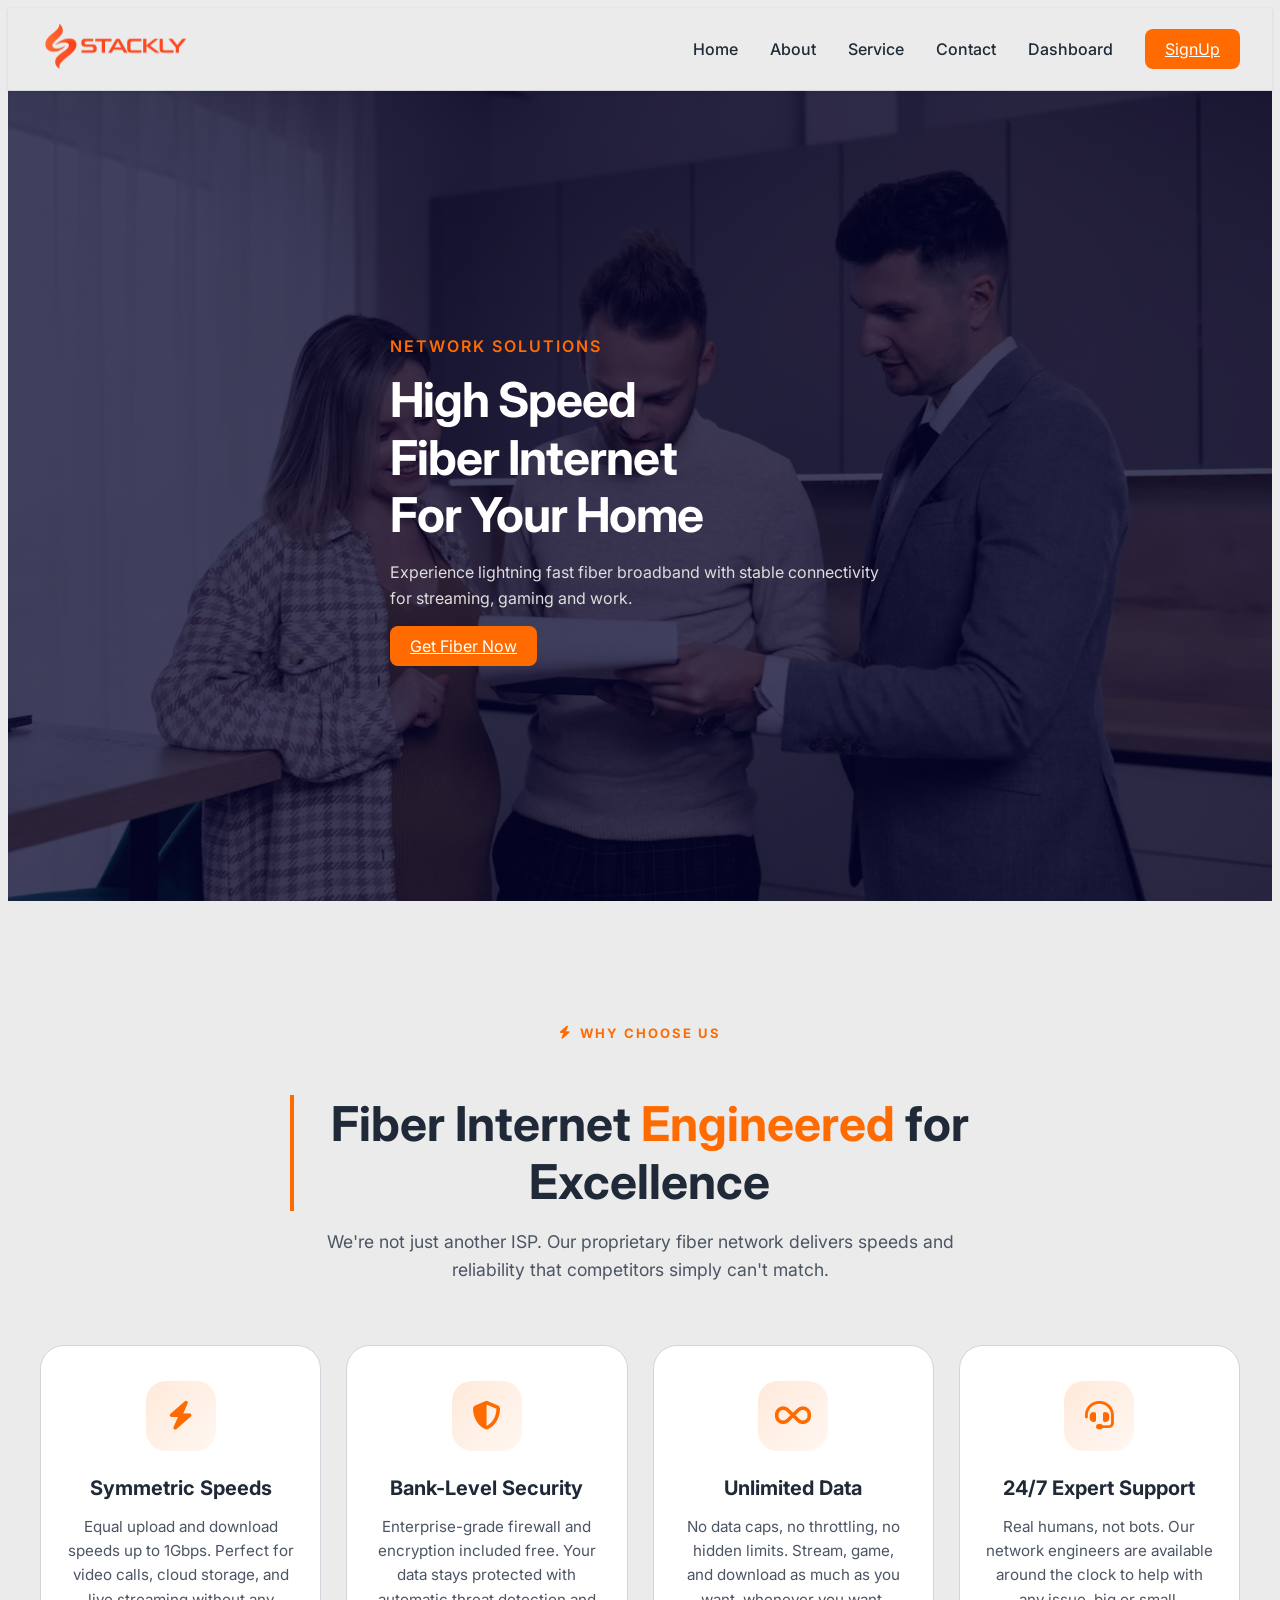
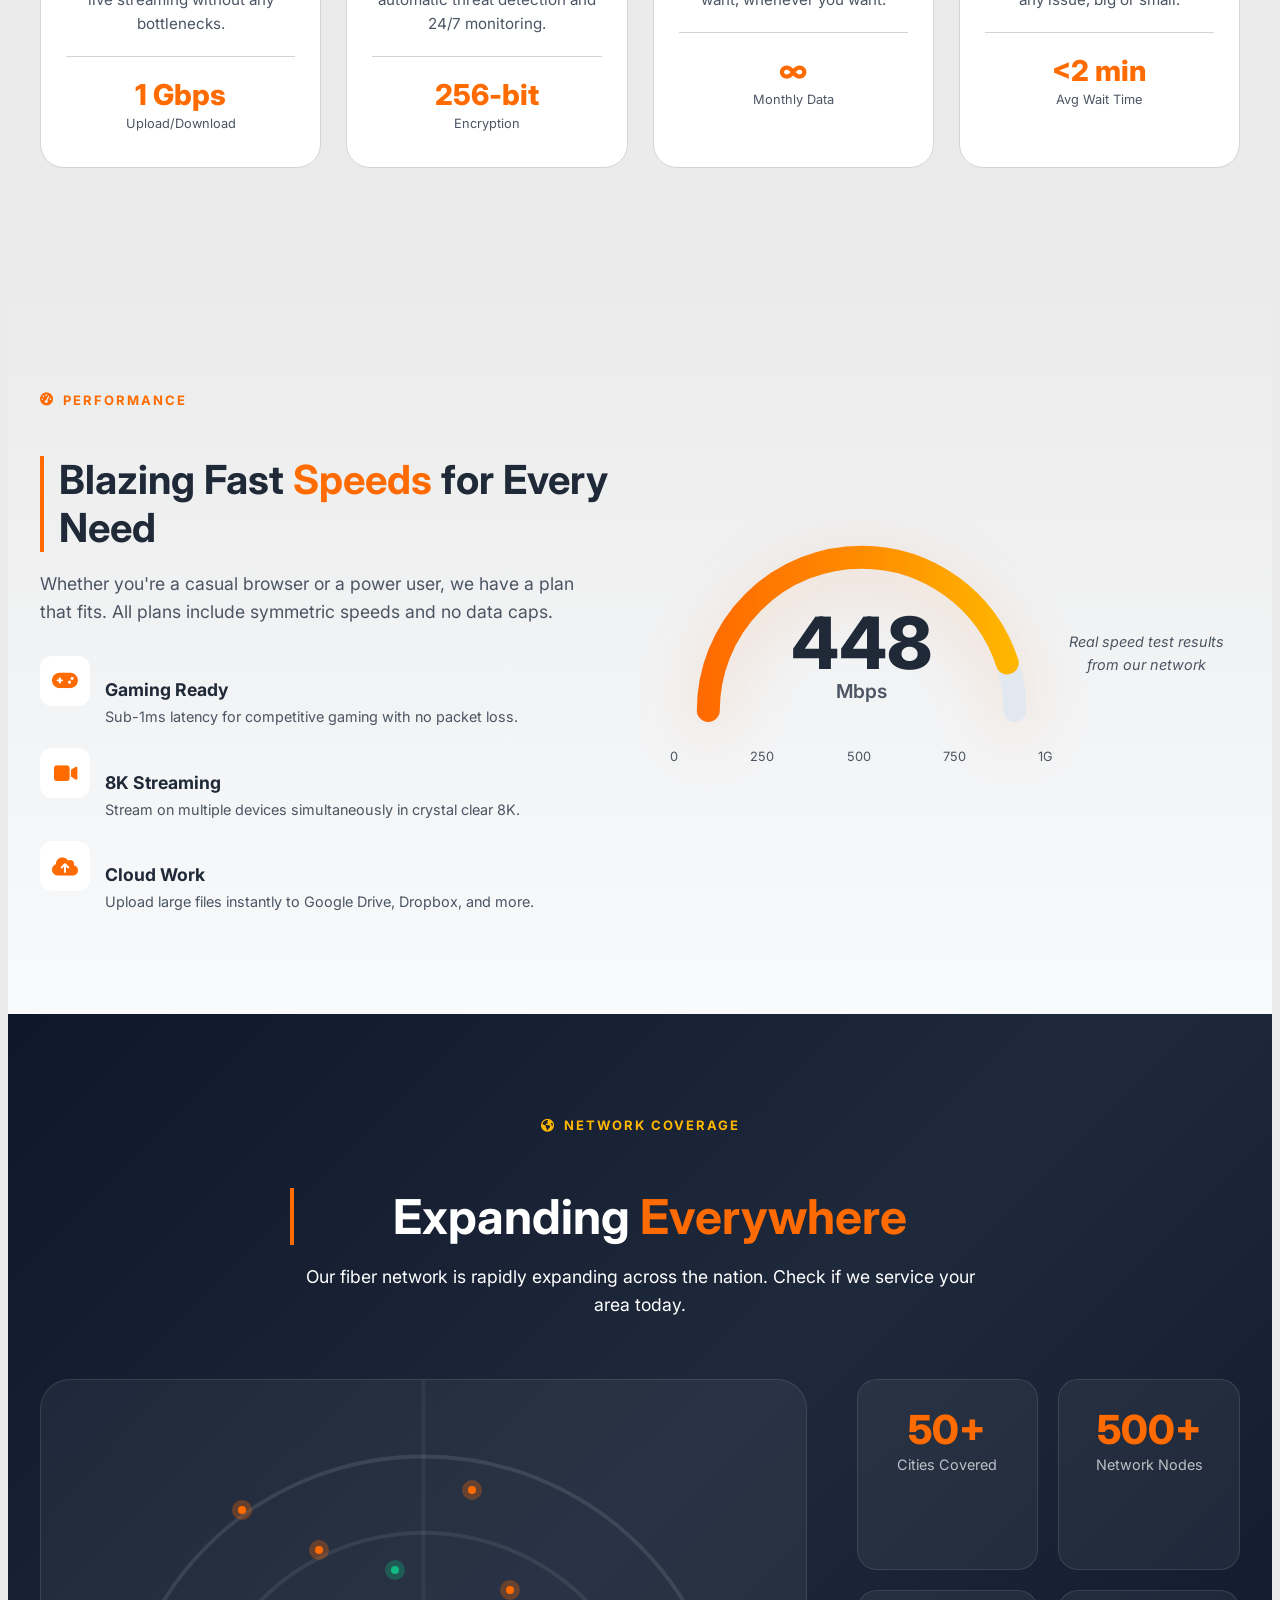
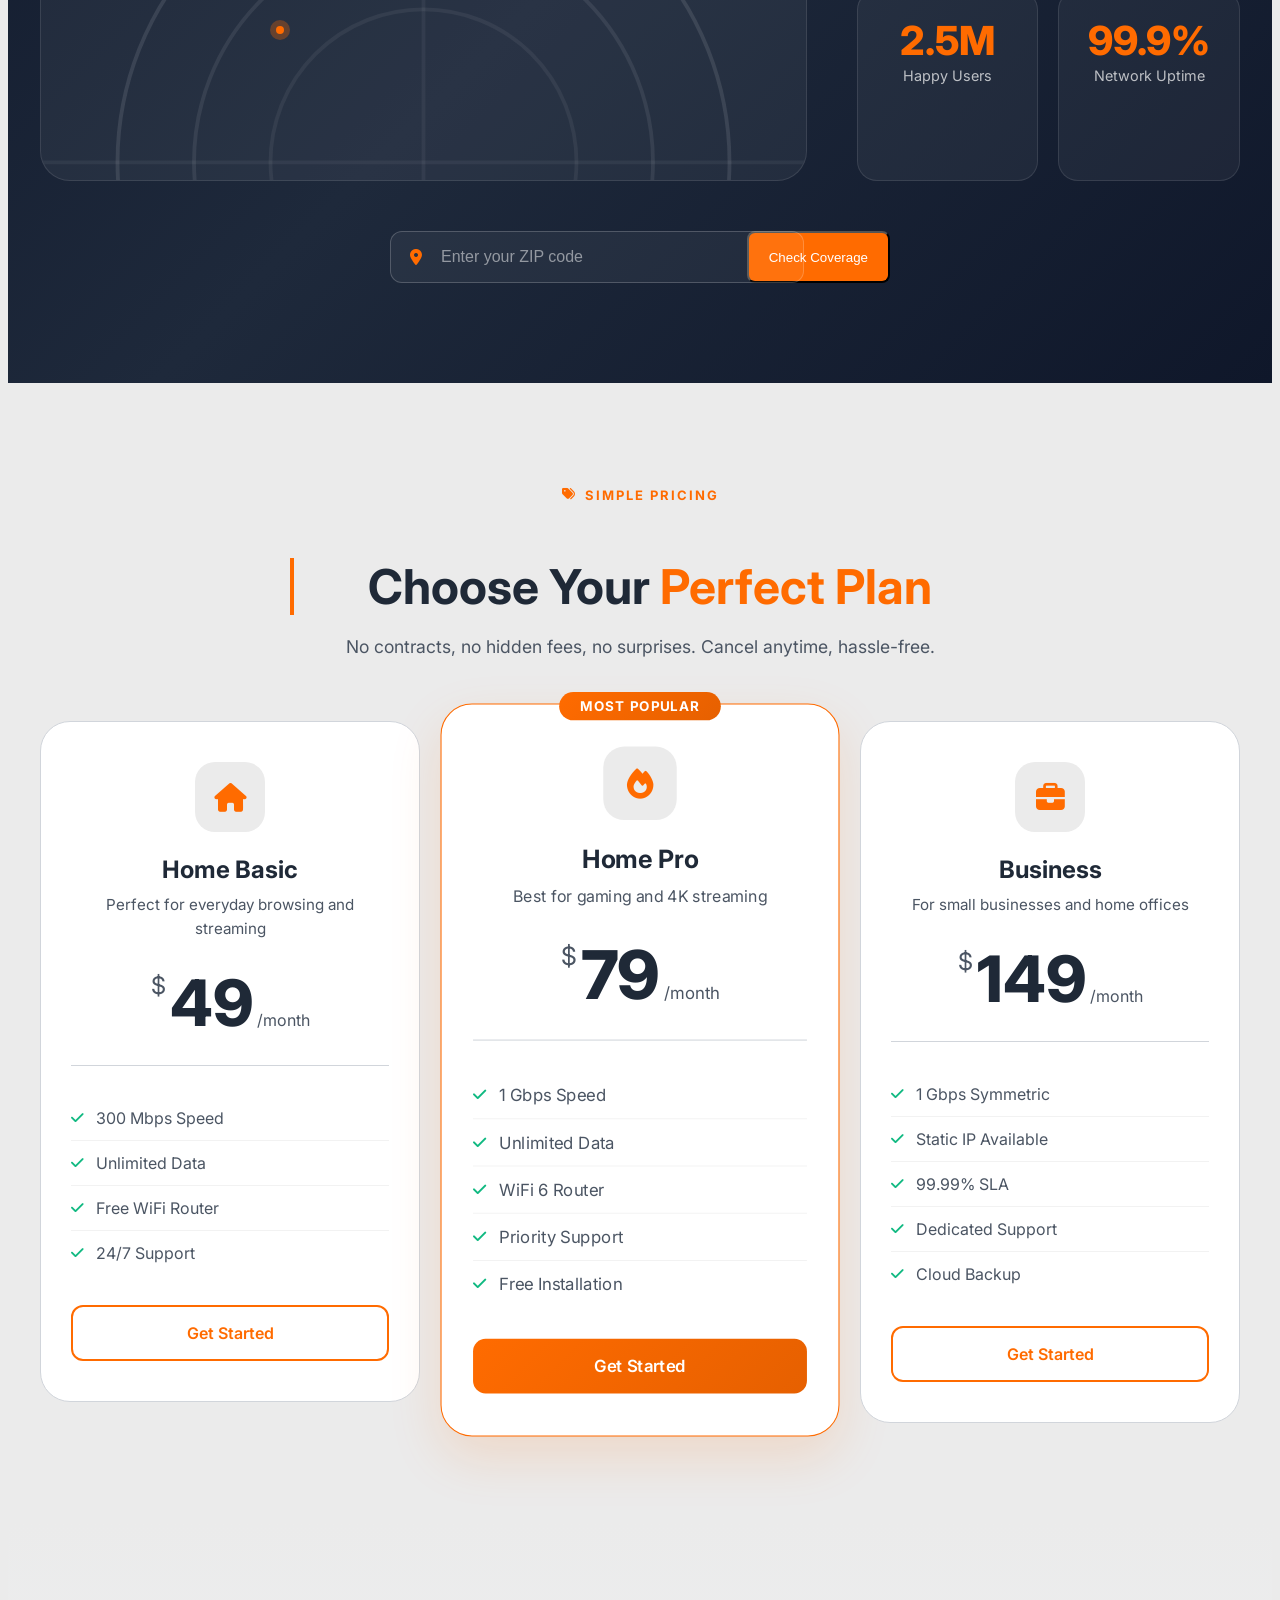
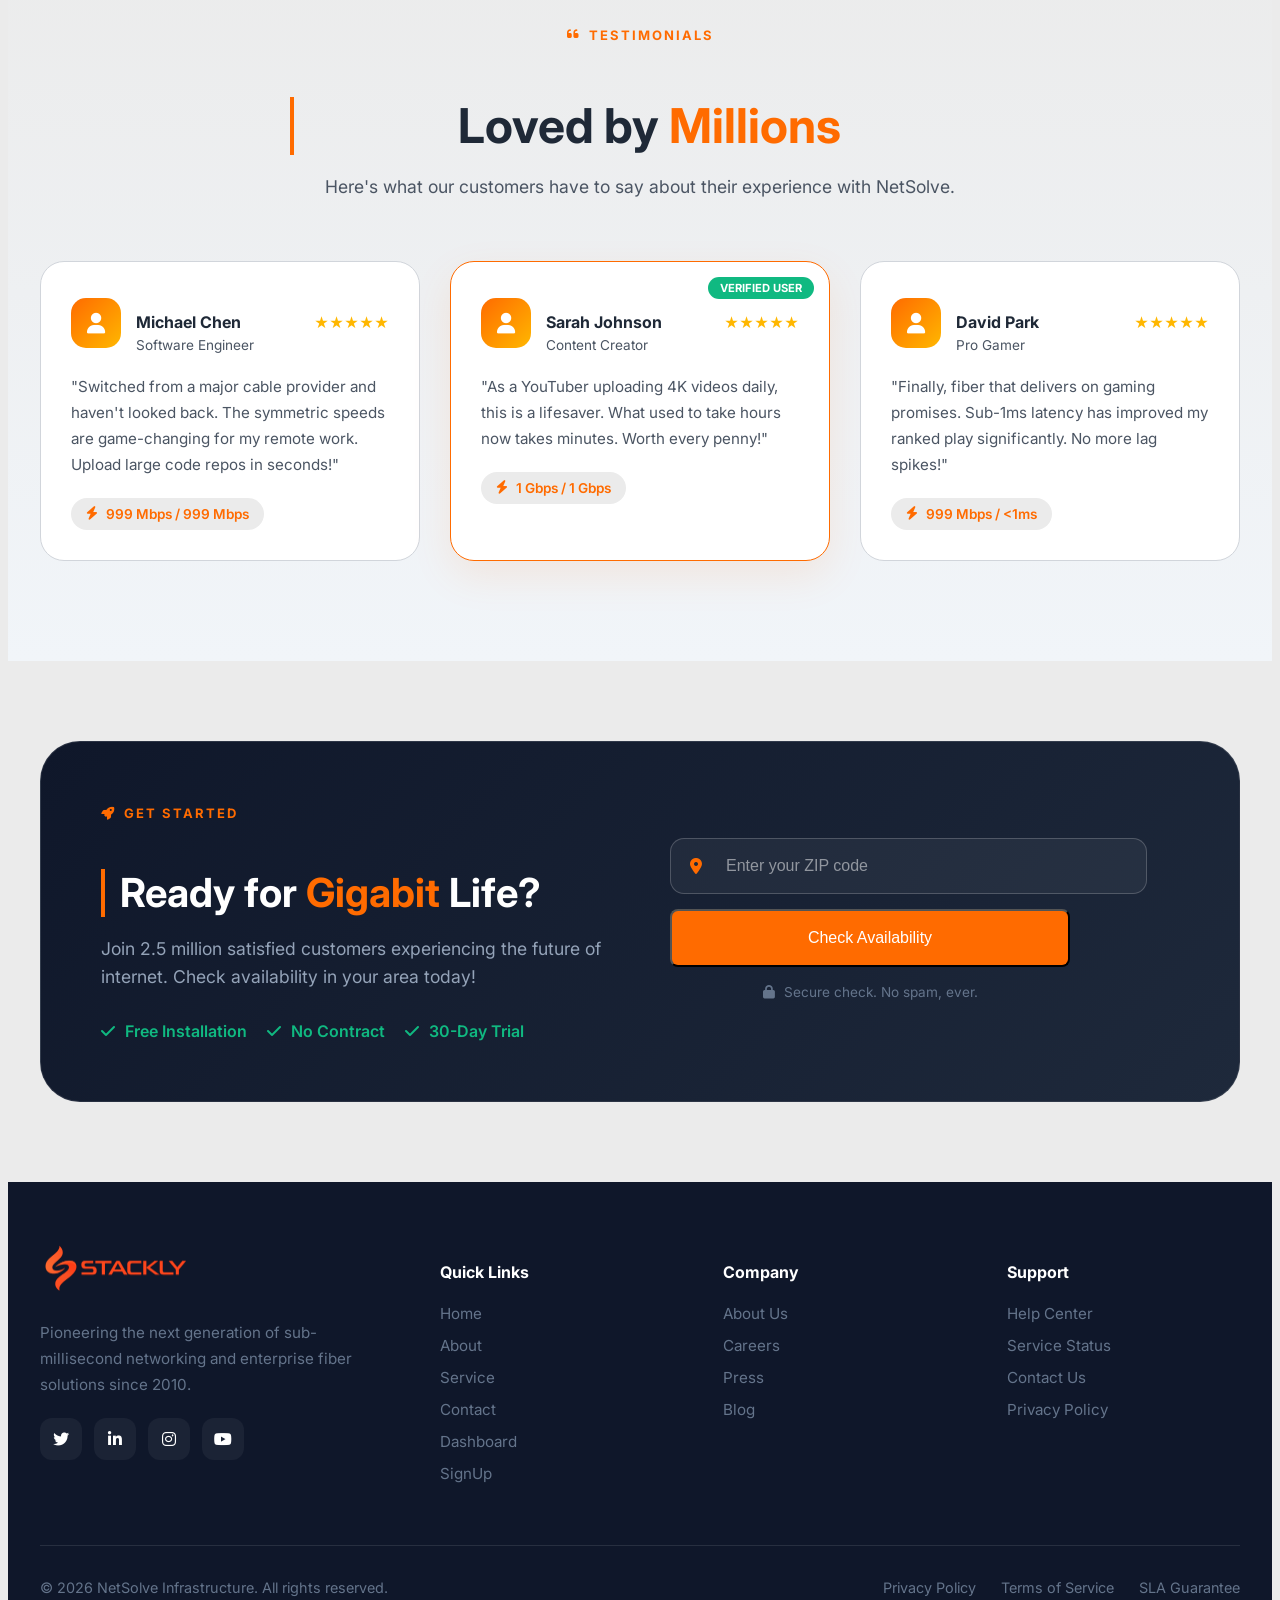
==== commit a21b6266: "Add files via upload" ====
--- a/index.html
+++ b/index.html
@@ -4,18 +4,20 @@
 <head>
     <meta charset="UTF-8">
     <meta name="viewport" content="width=device-width, initial-scale=1.0">
-    <title>NetSolve - Next Generation Fiber Internet</title>
+    <title>Network Solution</title>
 
     <link rel="icon" href="./assets/bg remove.webp">
     <link rel="stylesheet" href="./style.css">
     <link rel="stylesheet" href="./root.css">
     <link rel="stylesheet" href="https://cdnjs.cloudflare.com/ajax/libs/font-awesome/6.5.1/css/all.min.css">
-    <link href="https://fonts.googleapis.com/css2?family=Inter:wght@300;400;500;600;700;800&family=Space+Grotesk:wght@400;500;600;700&display=swap" rel="stylesheet">
+    <link
+        href="https://fonts.googleapis.com/css2?family=Inter:wght@300;400;500;600;700;800&family=Space+Grotesk:wght@400;500;600;700&display=swap"
+        rel="stylesheet">
 </head>
 
 <body>
 
-     <div class="bg-orbs">
+    <div class="bg-orbs">
         <div class="orb orb-1"></div>
         <div class="orb orb-2"></div>
         <div class="orb orb-3"></div>
@@ -24,7 +26,7 @@
     <header class="main-header">
         <div class="nav-container">
             <div class="logo">
-                <a href="#"><img src="./assets/orange.webp" alt="" width="150px"></a>
+                <a href="index.html"><img src="./assets/orange.webp" alt="" width="150px"></a>
             </div>
 
             <button class="menu-toggle" id="mobile-menu-btn" aria-label="Toggle Menu">
@@ -35,160 +37,67 @@
 
             <nav class="nav-menu" id="nav-menu">
                 <ul class="nav-list">
-                    <li><a href="#services" class="nav-link">Services</a></li>
-                    <li><a href="#solutions" class="nav-link">Solutions</a></li>
-                    <li><a href="#coverage" class="nav-link">Coverage</a></li>
-                    <li><a href="#pricing" class="nav-link">Pricing</a></li>
-                    <li><a href="#contact" class="btn-primary">Get Started</a></li>
+                    <li><a href="./index.html" class="nav-link">Home</a></li>
+                    <li><a href="about.html" class="nav-link">About</a></li>
+                    <li><a href="service.html" class="nav-link">Service</a></li>
+                    <li><a href="service.html" class="nav-link">Contact</a></li>
+                    <li><a href="service.html" class="nav-link">Dashboard</a></li>
+                    <li><a href="sign.html" class="btn-primary">SignUp</a></li>
                 </ul>
             </nav>
         </div>
     </header>
 
     <main>
-        <!-- Hero Section -->
-        <section class="hero" id="hero">
-            <div class="hero-slider">
-                <div class="hero-slide active">
-                    <div class="hero-bg" style="background: linear-gradient(135deg, #0f172a 0%, #1e293b 50%, #0f172a 100%);"></div>
-                    <div class="hero-particles">
-                        <span></span><span></span><span></span><span></span><span></span>
-                    </div>
-                    <div class="hero-content">
-                        <div class="hero-badge">
-                            <span class="pulse-dot"></span>
-                            Now Serving 50+ Cities
-                        </div>
-                        <h1>Experience <span class="highlight">Gigabit</span> Speed Like Never Before</h1>
-                        <p>Lightning-fast fiber broadband with 99.99% uptime. Stream 8K, game at pro-level, and work seamlessly from home without a single buffer.</p>
-                        <div class="hero-stats">
-                            <div class="stat">
-                                <span class="stat-number">1</span>
-                                <span class="stat-label">Gbps Download</span>
-                            </div>
-                            <div class="stat">
-                                <span class="stat-number">1</span>
-                                <span class="stat-label">Gbps Upload</span>
-                            </div>
-                            <div class="stat">
-                                <span class="stat-number"><1</span>
-                                <span class="stat-label">ms Latency</span>
-                            </div>
-                        </div>
-                        <div class="hero-buttons">
-                            <a href="#" class="btn-primary">Check Availability <i class="fas fa-arrow-right"></i></a>
-                            <a href="#" class="btn-outline"><i class="fas fa-play"></i> See Plans</a>
-                        </div>
-                    </div>
-                    <div class="hero-visual">
-                        <div class="device-mockup">
-                            <div class="screen">
-                                <div class="loading-bar">
-                                    <div class="progress" style="width: 100%;"></div>
-                                </div>
-                                <div class="speed-display">
-                                    <span class="big-speed">999</span>
-                                    <span class="unit">Mbps</span>
-                                </div>
-                                <div class="connection-icons">
-                                    <i class="fas fa-wifi"></i>
-                                    <i class="fas fa-signal"></i>
-                                    <i class="fas fa-bolt"></i>
-                                </div>
-                            </div>
-                        </div>
-                    </div>
-                </div>
-
-                <div class="hero-slide">
-                    <div class="hero-bg" style="background: linear-gradient(135deg, #1a1a2e 0%, #16213e 50%, #0f3460 100%);"></div>
-                    <div class="hero-particles">
-                        <span></span><span></span><span></span><span></span><span></span>
-                    </div>
-                    <div class="hero-content">
-                        <div class="hero-badge enterprise">
-                            <i class="fas fa-building"></i>
-                            Enterprise Grade Solutions
-                        </div>
-                        <h1>Power Your Business with <span class="highlight">Dedicated</span> Fiber</h1>
-                        <p>Symmetric gigabit speeds, static IPs, and 24/7 priority support. Scale your operations with infrastructure that never lets you down.</p>
-                        <div class="hero-features">
-                            <div class="feature-item"><i class="fas fa-check-circle"></i> 99.99% SLA Guarantee</div>
-                            <div class="feature-item"><i class="fas fa-check-circle"></i> 24/7 Priority Support</div>
-                            <div class="feature-item"><i class="fas fa-check-circle"></i> Free Hardware</div>
-                        </div>
-                        <div class="hero-buttons">
-                            <a href="#" class="btn-primary">Business Solutions <i class="fas fa-arrow-right"></i></a>
-                            <a href="#" class="btn-outline"><i class="fas fa-headset"></i> Talk to Sales</a>
-                        </div>
-                    </div>
-                    <div class="hero-visual business-visual">
-                        <div class="stats-grid">
-                            <div class="mini-stat">
-                                <i class="fas fa-server"></i>
-                                <span>99.99%</span>
-                                <p>Uptime</p>
-                            </div>
-                            <div class="mini-stat">
-                                <i class="fas fa-shield-alt"></i>
-                                <span>24/7</span>
-                                <p>Monitoring</p>
-                            </div>
-                            <div class="mini-stat">
-                                <i class="fas fa-globe"></i>
-                                <span>50+</span>
-                                <p>Cities</p>
-                            </div>
-                            <div class="mini-stat">
-                                <i class="fas fa-users"></i>
-                                <span>2.5M</span>
-                                <p>Users</p>
-                            </div>
-                        </div>
-                    </div>
-                </div>
-
-                <div class="hero-slide">
-                    <div class="hero-bg" style="background: linear-gradient(135deg, #0c0c0c 0%, #1a1a1a 50%, #0a0a0a 100%);"></div>
-                    <div class="hero-particles">
-                        <span></span><span></span><span></span><span></span><span></span>
-                    </div>
-                    <div class="hero-content">
-                        <div class="hero-badge smart">
-                            <i class="fas fa-microchip"></i>
-                            WiFi 6E Powered
-                        </div>
-                        <h1>Smart Home <span class="highlight">Revolution</span> Starts Here</h1>
-                        <p>Connect 100+ devices simultaneously with enterprise-grade mesh WiFi. Every corner of your home gets blazing fast speeds.</p>
-                        <div class="hero-visual-smart">
-                            <div class="device-ring">
-                                <div class="device hub"><i class="fas fa-wifi"></i></div>
-                                <div class="device device-1"><i class="fas fa-laptop"></i></div>
-                                <div class="device device-2"><i class="fas fa-mobile-alt"></i></div>
-                                <div class="device device-3"><i class="fas fa-tv"></i></div>
-                                <div class="device device-4"><i class="fas fa-gamepad"></i></div>
-                            </div>
-                        </div>
-                        <div class="hero-buttons">
-                            <a href="#" class="btn-primary">View Smart Plans <i class="fas fa-arrow-right"></i></a>
-                        </div>
-                    </div>
-                </div>
-            </div>
-
-            <div class="slider-controls">
-                <button class="slide-btn active" data-slide="0"><span></span></button>
-                <button class="slide-btn" data-slide="1"><span></span></button>
-                <button class="slide-btn" data-slide="2"><span></span></button>
-            </div>
-            
-            <div class="scroll-hint">
-                <span>Scroll to Explore</span>
-                <div class="mouse">
-                    <div class="wheel"></div>
-                </div>
-            </div>
-        </section>
+        <section class="hero">
+
+            <div class="hero-slide active">
+                <div class="hero-content">
+                    <span class="hero-tag">NETWORK SOLUTIONS</span>
+                    <h1>High Speed <br> Fiber Internet <br> For Your Home</h1>
+                    <p>Experience lightning fast fiber broadband with stable connectivity for streaming, gaming and
+                        work.</p>
+                    <a href="./404.html" class="btn-primary">Get Fiber Now</a>
+                </div>
+            </div>
+
+            <div class="hero-slide">
+                <div class="hero-content">
+                    <span class="hero-tag">SMART WIFI</span>
+                    <h1>Reliable WiFi <br> Coverage For <br> Every Corner</h1>
+                    <p>Smart WiFi routers with strong signal coverage designed for modern homes and offices.</p>
+                    <a href="#" class="btn-primary">Explore Plans</a>
+                </div>
+            </div>
+
+            <div class="hero-slide">
+                <div class="hero-content">
+                    <span class="hero-tag">BUSINESS NETWORK</span>
+                    <h1>Secure Internet <br> Solutions For <br> Your Business</h1>
+                    <p>Enterprise grade connectivity with advanced security and dedicated bandwidth.</p>
+                    <a href="#" class="btn-primary">Business Plans</a>
+                </div>
+            </div>
+
+            <div class="hero-slide">
+                <div class="hero-content">
+                    <span class="hero-tag">ULTRA FAST BROADBAND</span>
+                    <h1>Stream, Work <br> And Game <br> Without Limits</h1>
+                    <p>Unlimited fiber broadband designed for heavy internet users and smart homes.</p>
+                    <a href="#" class="btn-primary">Check Availability</a>
+                </div>
+            </div>
+
+        </section>
+
+
+
+
+
+
+
+
+
 
         <!-- Services Section -->
         <section class="services-section" id="services">
@@ -196,7 +105,8 @@
                 <div class="section-header">
                     <span class="section-tag"><i class="fas fa-bolt"></i> Why Choose Us</span>
                     <h2>Fiber Internet <span class="accent">Engineered</span> for Excellence</h2>
-                    <p>We're not just another ISP. Our proprietary fiber network delivers speeds and reliability that competitors simply can't match.</p>
+                    <p>We're not just another ISP. Our proprietary fiber network delivers speeds and reliability that
+                        competitors simply can't match.</p>
                 </div>
 
                 <div class="services-grid">
@@ -205,7 +115,8 @@
                             <i class="fas fa-bolt"></i>
                         </div>
                         <h3>Symmetric Speeds</h3>
-                        <p>Equal upload and download speeds up to 1Gbps. Perfect for video calls, cloud storage, and live streaming without any bottlenecks.</p>
+                        <p>Equal upload and download speeds up to 1Gbps. Perfect for video calls, cloud storage, and
+                            live streaming without any bottlenecks.</p>
                         <div class="service-stats">
                             <span class="service-stat">1 Gbps</span>
                             <span class="service-label">Upload/Download</span>
@@ -217,7 +128,8 @@
                             <i class="fas fa-shield-alt"></i>
                         </div>
                         <h3>Bank-Level Security</h3>
-                        <p>Enterprise-grade firewall and encryption included free. Your data stays protected with automatic threat detection and 24/7 monitoring.</p>
+                        <p>Enterprise-grade firewall and encryption included free. Your data stays protected with
+                            automatic threat detection and 24/7 monitoring.</p>
                         <div class="service-stats">
                             <span class="service-stat">256-bit</span>
                             <span class="service-label">Encryption</span>
@@ -229,7 +141,8 @@
                             <i class="fas fa-infinity"></i>
                         </div>
                         <h3>Unlimited Data</h3>
-                        <p>No data caps, no throttling, no hidden limits. Stream, game, and download as much as you want, whenever you want.</p>
+                        <p>No data caps, no throttling, no hidden limits. Stream, game, and download as much as you
+                            want, whenever you want.</p>
                         <div class="service-stats">
                             <span class="service-stat">∞</span>
                             <span class="service-label">Monthly Data</span>
@@ -241,10 +154,12 @@
                             <i class="fas fa-headset"></i>
                         </div>
                         <h3>24/7 Expert Support</h3>
-                        <p>Real humans, not bots. Our network engineers are available around the clock to help with any issue, big or small.</p>
+                        <p>Real humans, not bots. Our network engineers are available around the clock to help with any
+                            issue, big or small.</p>
                         <div class="service-stats">
-                            <span class="service-stat"><2 min</span>
-                            <span class="service-label">Avg Wait Time</span>
+                            <span class="service-stat">
+                                <2 min</span>
+                                    <span class="service-label">Avg Wait Time</span>
                         </div>
                     </div>
                 </div>
@@ -258,7 +173,8 @@
                     <div class="speed-text">
                         <span class="section-tag"><i class="fas fa-tachometer-alt"></i> Performance</span>
                         <h2>Blazing Fast <span class="accent">Speeds</span> for Every Need</h2>
-                        <p>Whether you're a casual browser or a power user, we have a plan that fits. All plans include symmetric speeds and no data caps.</p>
+                        <p>Whether you're a casual browser or a power user, we have a plan that fits. All plans include
+                            symmetric speeds and no data caps.</p>
 
                         <div class="speed-features">
                             <div class="s-feature">
@@ -291,13 +207,16 @@
                                 <svg class="gauge-svg" viewBox="0 0 200 100">
                                     <defs>
                                         <linearGradient id="gaugeGradient" x1="0%" y1="0%" x2="100%" y2="0%">
-                                            <stop offset="0%" style="stop-color:#FF6B00"/>
-                                            <stop offset="50%" style="stop-color:#FF8C00"/>
-                                            <stop offset="100%" style="stop-color:#FFB700"/>
+                                            <stop offset="0%" style="stop-color:#FF6B00" />
+                                            <stop offset="50%" style="stop-color:#FF8C00" />
+                                            <stop offset="100%" style="stop-color:#FFB700" />
                                         </linearGradient>
                                     </defs>
-                                    <path class="gauge-bg" d="M20,90 A80,80 0 0,1 180,90" fill="none" stroke="#e2e8f0" stroke-width="12" stroke-linecap="round"/>
-                                    <path class="gauge-fill" id="speed-path" d="M20,90 A80,80 0 0,1 180,90" fill="none" stroke="url(#gaugeGradient)" stroke-width="12" stroke-linecap="round" stroke-dasharray="251" stroke-dashoffset="251"/>
+                                    <path class="gauge-bg" d="M20,90 A80,80 0 0,1 180,90" fill="none" stroke="#e2e8f0"
+                                        stroke-width="12" stroke-linecap="round" />
+                                    <path class="gauge-fill" id="speed-path" d="M20,90 A80,80 0 0,1 180,90" fill="none"
+                                        stroke="url(#gaugeGradient)" stroke-width="12" stroke-linecap="round"
+                                        stroke-dasharray="251" stroke-dashoffset="251" />
                                 </svg>
                                 <div class="gauge-center">
                                     <span class="speed-value" id="speed-number">0</span>
@@ -318,13 +237,14 @@
             </div>
         </section>
 
-        <!-- Coverage Map Section --> 
+        <!-- Coverage Map Section -->
         <section class="coverage-section" id="coverage">
             <div class="container">
                 <div class="section-header dark">
                     <span class="section-tag"><i class="fas fa-globe-americas"></i> Network Coverage</span>
                     <h2>Expanding <span class="accent">Everywhere</span></h2>
-                    <p>Our fiber network is rapidly expanding across the nation. Check if we service your area today.</p>
+                    <p>Our fiber network is rapidly expanding across the nation. Check if we service your area today.
+                    </p>
                 </div>
 
                 <div class="coverage-wrapper">
@@ -465,7 +385,8 @@
                             </div>
                             <div class="stars">★★★★★</div>
                         </div>
-                        <p>"Switched from a major cable provider and haven't looked back. The symmetric speeds are game-changing for my remote work. Upload large code repos in seconds!"</p>
+                        <p>"Switched from a major cable provider and haven't looked back. The symmetric speeds are
+                            game-changing for my remote work. Upload large code repos in seconds!"</p>
                         <div class="testimonial-speed">
                             <i class="fas fa-bolt"></i> 999 Mbps / 999 Mbps
                         </div>
@@ -481,7 +402,8 @@
                             </div>
                             <div class="stars">★★★★★</div>
                         </div>
-                        <p>"As a YouTuber uploading 4K videos daily, this is a lifesaver. What used to take hours now takes minutes. Worth every penny!"</p>
+                        <p>"As a YouTuber uploading 4K videos daily, this is a lifesaver. What used to take hours now
+                            takes minutes. Worth every penny!"</p>
                         <div class="testimonial-speed">
                             <i class="fas fa-bolt"></i> 1 Gbps / 1 Gbps
                         </div>
@@ -496,13 +418,13 @@
                             </div>
                             <div class="stars">★★★★★</div>
                         </div>
-                        <p>"Finally, fiber that delivers on gaming promises. Sub-1ms latency has improved my ranked play significantly. No more lag spikes!"</p>
+                        <p>"Finally, fiber that delivers on gaming promises. Sub-1ms latency has improved my ranked play
+                            significantly. No more lag spikes!"</p>
                         <div class="testimonial-speed">
-                            <i class="fas fa-bolt"></i> 999 Mbps / <1ms
-                        </div>
-                    </div>
-                </div>
-            </div>
+                            <i class="fas fa-bolt"></i> 999 Mbps / <1ms </div>
+                        </div>
+                    </div>
+                </div>
         </section>
 
         <!-- CTA Section -->
@@ -512,7 +434,8 @@
                     <div class="cta-content">
                         <span class="section-tag"><i class="fas fa-rocket"></i> Get Started</span>
                         <h2>Ready for <span class="accent">Gigabit</span> Life?</h2>
-                        <p>Join 2.5 million satisfied customers experiencing the future of internet. Check availability in your area today!</p>
+                        <p>Join 2.5 million satisfied customers experiencing the future of internet. Check availability
+                            in your area today!</p>
                         <div class="cta-features">
                             <div class="cta-feature"><i class="fas fa-check"></i> Free Installation</div>
                             <div class="cta-feature"><i class="fas fa-check"></i> No Contract</div>
@@ -534,49 +457,54 @@
         </section>
     </main>
 
+
+
     <footer class="main-footer">
         <div class="container">
             <div class="footer-grid">
                 <div class="footer-brand">
                     <div class="logo">
-                        <a href="#"><img src="./assets/orange.webp" alt="" width="150px"></a>
-                    </div>
-                    <p>Pioneering the next generation of sub-millisecond networking and enterprise fiber solutions since 2010.</p>
+                        <a href="./index.html"><img src="./assets/orange.webp" alt="" width="150px"></a>
+                    </div>
+                    <p>Pioneering the next generation of sub-millisecond networking and enterprise fiber solutions since
+                        2010.</p>
                     <div class="social-links">
-                        <a href="#"><i class="fab fa-twitter"></i></a>
-                        <a href="#"><i class="fab fa-linkedin-in"></i></a>
-                        <a href="#"><i class="fab fa-instagram"></i></a>
-                        <a href="#"><i class="fab fa-youtube"></i></a>
+                        <a href="./404.html"><i class="fab fa-twitter"></i></a>
+                        <a href="./404.html"><i class="fab fa-linkedin-in"></i></a>
+                        <a href="./404.html"><i class="fab fa-instagram"></i></a>
+                        <a href="./404.html"><i class="fab fa-youtube"></i></a>
                     </div>
                 </div>
 
                 <div class="footer-links">
-                    <h4>Services</h4>
+                    <h4>Quick Links</h4>
                     <ul>
-                        <li><a href="#">Home Fiber</a></li>
-                        <li><a href="#">Business Pro</a></li>
-                        <li><a href="#">Enterprise Solutions</a></li>
-                        <li><a href="#">Smart WiFi</a></li>
+                        <li><a href="index.html">Home</a></li>
+                        <li><a href="about.html">About</a></li>
+                        <li><a href="service.html">Service</a></li>
+                        <li><a href="service.html">Contact</a></li>
+                        <li><a href="service.html">Dashboard</a></li>
+                        <li><a href="sign.html">SignUp</a></li>
                     </ul>
                 </div>
 
                 <div class="footer-links">
                     <h4>Company</h4>
                     <ul>
-                        <li><a href="#">About Us</a></li>
-                        <li><a href="#">Careers</a></li>
-                        <li><a href="#">Press</a></li>
-                        <li><a href="#">Blog</a></li>
+                        <li><a href="./404.html">About Us</a></li>
+                        <li><a href="./404.html">Careers</a></li>
+                        <li><a href="./404.html">Press</a></li>
+                        <li><a href="./404.html">Blog</a></li>
                     </ul>
                 </div>
 
                 <div class="footer-links">
                     <h4>Support</h4>
                     <ul>
-                        <li><a href="#">Help Center</a></li>
-                        <li><a href="#">Service Status</a></li>
-                        <li><a href="#">Contact Us</a></li>
-                        <li><a href="#">Privacy Policy</a></li>
+                        <li><a href="./404.html">Help Center</a></li>
+                        <li><a href="./404.html">Service Status</a></li>
+                        <li><a href="./404.html">Contact Us</a></li>
+                        <li><a href="./404.html">Privacy Policy</a></li>
                     </ul>
                 </div>
             </div>
@@ -584,111 +512,15 @@
             <div class="footer-bottom">
                 <p>&copy; 2026 NetSolve Infrastructure. All rights reserved.</p>
                 <div class="legal-links">
-                    <a href="#">Privacy Policy</a>
-                    <a href="#">Terms of Service</a>
-                    <a href="#">SLA Guarantee</a>
+                    <a href="./404.html">Privacy Policy</a>
+                    <a href="./404.html">Terms of Service</a>
+                    <a href="./404.html">SLA Guarantee</a>
                 </div>
             </div>
         </div>
     </footer>
 
     <script src="./script.js"></script>
-    <script>
-        // Hero Slider
-        const slides = document.querySelectorAll(".hero-slide");
-        const slideBtns = document.querySelectorAll(".slide-btn");
-        let currentSlide = 0;
-        let slideInterval;
-
-        function showSlide(index) {
-            slides.forEach(slide => slide.classList.remove('active'));
-            slideBtns.forEach(btn => btn.classList.remove('active'));
-            slides[index].classList.add('active');
-            slideBtns[index].classList.add('active');
-            currentSlide = index;
-        }
-
-        function nextSlide() {
-            let next = (currentSlide + 1) % slides.length;
-            showSlide(next);
-        }
-
-        function startSlider() {
-            slideInterval = setInterval(nextSlide, 6000);
-        }
-
-        slideBtns.forEach((btn, index) => {
-            btn.addEventListener('click', () => {
-                clearInterval(slideInterval);
-                showSlide(index);
-                startSlider();
-            });
-        });
-
-        startSlider();
-
-        // Speed Gauge Animation
-        const speedObserver = new IntersectionObserver((entries) => {
-            entries.forEach(entry => {
-                if (entry.isIntersecting) {
-                    const path = document.getElementById('speed-path');
-                    path.style.strokeDashoffset = "25";
-                    
-                    const numDisplay = document.getElementById('speed-number');
-                    let count = 0;
-                    const target = 999;
-                    const duration = 2000;
-                    const increment = target / (duration / 16);
-
-                    const updateCount = () => {
-                        count += increment;
-                        if (count < target) {
-                            numDisplay.innerText = Math.ceil(count);
-                            requestAnimationFrame(updateCount);
-                        } else {
-                            numDisplay.innerText = target;
-                        }
-                    };
-                    updateCount();
-                    speedObserver.unobserve(entry.target);
-                }
-            });
-        }, { threshold: 0.5 });
-
-        speedObserver.observe(document.getElementById('speed-section'));
-
-        // Mobile Menu
-        const mobileMenuBtn = document.getElementById('mobile-menu-btn');
-        const navMenu = document.getElementById('nav-menu');
-
-        mobileMenuBtn.addEventListener('click', () => {
-            navMenu.classList.toggle('active');
-        });
-
-        // Smooth scroll
-        document.querySelectorAll('a[href^="#"]').forEach(anchor => {
-            anchor.addEventListener('click', function(e) {
-                e.preventDefault();
-                const target = document.querySelector(this.getAttribute('href'));
-                if (target) {
-                    target.scrollIntoView({ behavior: 'smooth' });
-                }
-            });
-        });
-
-        // Counter Animation on Scroll
-        const counterObserver = new IntersectionObserver((entries) => {
-            entries.forEach(entry => {
-                if (entry.isIntersecting) {
-                    entry.target.classList.add('animate');
-                }
-            });
-        }, { threshold: 0.5 });
-
-        document.querySelectorAll('.coverage-stat').forEach(stat => {
-            counterObserver.observe(stat);
-        });
-    </script>
 </body>
 
-</html>
+</html>
--- a/style.css
+++ b/style.css
@@ -1,574 +1,103 @@
-/* ============================================
-   NETSOLVE - ATTRACTIVE FIBER INTERNET DESIGN
-   ============================================ */
-
-/* Background Orbs */
-.bg-orbs {
-    position: fixed;
-    top: 0;
-    left: 0;
-    width: 100%;
-    height: 100%;
-    pointer-events: none;
-    z-index: -1;
-    overflow: hidden;
-}
-
-.orb {
-    position: absolute;
-    border-radius: 50%;
-    filter: blur(80px);
-    opacity: 0.4;
-}
-
-.orb-1 {
-    width: 600px;
-    height: 600px;
-    background: linear-gradient(135deg, #FF6B00, #FF8C00);
-    top: -200px;
-    right: -200px;
-    animation: orbFloat1 20s infinite ease-in-out;
-}
-
-.orb-2 {
-    width: 400px;
-    height: 400px;
-    background: linear-gradient(135deg, #0EA5E9, #3B82F6);
-    bottom: -100px;
-    left: -100px;
-    animation: orbFloat2 25s infinite ease-in-out;
-}
-
-.orb-3 {
-    width: 300px;
-    height: 300px;
-    background: linear-gradient(135deg, #10B981, #14B8A6);
-    top: 50%;
-    left: 50%;
-    transform: translate(-50%, -50%);
-    animation: orbFloat3 18s infinite ease-in-out;
-}
-
-@keyframes orbFloat1 {
-    0%, 100% { transform: translate(0, 0) scale(1); }
-    50% { transform: translate(-50px, 50px) scale(1.1); }
-}
-
-@keyframes orbFloat2 {
-    0%, 100% { transform: translate(0, 0) scale(1); }
-    50% { transform: translate(30px, -30px) scale(1.05); }
-}
-
-@keyframes orbFloat3 {
-    0%, 100% { transform: translate(-50%, -50%) scale(1); }
-    50% { transform: translate(-50%, -60%) scale(1.15); }
-}
-
-/* ============================================
-   HERO SECTION
-   ============================================ */
-.hero {
-    position: relative;
-    min-height: 100vh;
-    display: flex;
-    align-items: center;
-    overflow: hidden;
-}
-
-.hero-slider {
-    position: relative;
-    width: 100%;
-    height: 100%;
-}
-
-.hero-slide {
-    position: absolute;
-    top: 0;
-    left: 0;
-    width: 100%;
-    height: 100%;
-    opacity: 0;
-    visibility: hidden;
-    transition: all 0.8s cubic-bezier(0.4, 0, 0.2, 1);
-    display: flex;
-    align-items: center;
-    padding: 120px 8% 80px;
-}
-
-.hero-slide.active {
-    opacity: 1;
-    visibility: visible;
-}
-
-.hero-bg {
-    position: absolute;
-    top: 0;
-    left: 0;
-    width: 100%;
-    height: 100%;
-    z-index: -2;
-}
-
-.hero-particles {
-    position: absolute;
-    width: 100%;
-    height: 100%;
-    top: 0;
-    left: 0;
-    z-index: -1;
-}
-
-.hero-particles span {
-    position: absolute;
-    width: 4px;
-    height: 4px;
-    background: #FF6B00;
-    border-radius: 50%;
-    opacity: 0.6;
-    animation: particleFloat 8s infinite ease-in-out;
-}
-
-.hero-particles span:nth-child(1) { top: 20%; left: 10%; animation-delay: 0s; }
-.hero-particles span:nth-child(2) { top: 60%; left: 20%; animation-delay: 1s; }
-.hero-particles span:nth-child(3) { top: 30%; right: 15%; animation-delay: 2s; }
-.hero-particles span:nth-child(4) { top: 70%; right: 25%; animation-delay: 3s; }
-.hero-particles span:nth-child(5) { top: 50%; left: 50%; animation-delay: 4s; }
-
-@keyframes particleFloat {
-    0%, 100% { transform: translateY(0) scale(1); opacity: 0.6; }
-    50% { transform: translateY(-30px) scale(1.5); opacity: 1; }
-}
-
-.hero-content {
-    flex: 1;
-    max-width: 650px;
-    z-index: 2;
-    animation: heroSlideIn 1s ease forwards;
-}
-
-@keyframes heroSlideIn {
-    from { opacity: 0; transform: translateY(30px); }
-    to { opacity: 1; transform: translateY(0); }
-}
-
-.hero-badge {
-    display: inline-flex;
-    align-items: center;
-    gap: 10px;
-    background: rgba(255, 107, 0, 0.15);
-    border: 1px solid #FF6B00;
-    padding: 8px 18px;
-    border-radius: 50px;
-    color: #FF6B00;
-    font-weight: 600;
-    font-size: 13px;
-    margin-bottom: 25px;
-}
-
-.hero-badge.enterprise {
-    background: rgba(59, 130, 246, 0.15);
-    border-color: #3B82F6;
-    color: #3B82F6;
-}
-
-.hero-badge.smart {
-    background: rgba(16, 185, 129, 0.15);
-    border-color: #10B981;
-    color: #10B981;
-}
-
-.hero-badge .pulse-dot {
-    width: 8px;
-    height: 8px;
-    background: #10B981;
-    border-radius: 50%;
-    animation: pulse 2s infinite;
-}
-
-@keyframes pulse {
-    0%, 100% { transform: scale(1); opacity: 1; }
-    50% { transform: scale(1.5); opacity: 0.5; }
-}
-
-.hero h1 {
-    font-size: clamp(2.5rem, 5vw, 4rem);
-    color: white;
-    margin-bottom: 20px;
-    line-height: 1.1;
-}
-
-.hero h1 .highlight {
-    background: linear-gradient(135deg, #FF6B00, #FFB700);
-    -webkit-background-clip: text;
-    -webkit-text-fill-color: transparent;
-    background-clip: text;
-}
-
-.hero p {
-    color: #94A3B8;
-    font-size: 1.15rem;
-    line-height: 1.7;
-    margin-bottom: 30px;
-}
-
-.hero-stats {
-    display: flex;
-    gap: 40px;
-    margin-bottom: 35px;
-}
-
-.stat {
-    display: flex;
-    flex-direction: column;
-}
-
-.stat-number {
-    font-size: 2.5rem;
-    font-weight: 800;
-    color: white;
-    line-height: 1;
-}
-
-.stat-label {
-    font-size: 0.9rem;
-    color: #64748B;
-    margin-top: 5px;
-}
-
-.hero-buttons {
-    display: flex;
-    gap: 20px;
-    flex-wrap: wrap;
-}
-
-.btn-primary {
-    display: inline-flex;
-    align-items: center;
-    gap: 10px;
-    background: linear-gradient(135deg, #FF6B00, #E66000);
-    color: white;
-    padding: 14px 28px;
-    border-radius: 12px;
-    font-weight: 600;
-    text-decoration: none;
-    transition: all 0.3s ease;
-    border: none;
-    cursor: pointer;
-    font-size: 15px;
-}
-
-.btn-primary:hover {
-    transform: translateY(-3px);
-    box-shadow: 0 15px 40px rgba(255, 107, 0, 0.4);
-}
-
-.btn-outline {
-    display: inline-flex;
-    align-items: center;
-    gap: 10px;
-    background: transparent;
-    border: 2px solid rgba(255, 255, 255, 0.3);
-    color: white;
-    padding: 14px 28px;
-    border-radius: 12px;
-    font-weight: 600;
-    text-decoration: none;
-    transition: all 0.3s ease;
-}
-
-.btn-outline:hover {
-    border-color: white;
-    background: rgba(255, 255, 255, 0.1);
-}
-
-/* Hero Visual */
-.hero-visual {
-    flex: 1;
-    display: flex;
-    justify-content: center;
-    align-items: center;
-    animation: heroVisualIn 1s ease 0.3s forwards;
-    opacity: 0;
-}
-
-@keyframes heroVisualIn {
-    from { opacity: 0; transform: scale(0.9); }
-    to { opacity: 1; transform: scale(1); }
-}
-
-.device-mockup {
-    width: 350px;
-    height: 450px;
-    background: linear-gradient(180deg, #1e293b, #0f172a);
-    border-radius: 30px;
-    padding: 20px;
-    box-shadow: 0 30px 60px rgba(0, 0, 0, 0.5), inset 0 1px 0 rgba(255, 255, 255, 0.1);
-    border: 1px solid rgba(255, 255, 255, 0.1);
-}
-
-.screen {
-    width: 100%;
-    height: 100%;
-    background: linear-gradient(180deg, #0f172a, #1e293b);
-    border-radius: 20px;
-    display: flex;
-    flex-direction: column;
-    align-items: center;
-    justify-content: center;
-    position: relative;
-    overflow: hidden;
-}
-
-.screen::before {
-    content: '';
-    position: absolute;
-    top: 0;
-    left: 0;
-    right: 0;
-    height: 100px;
-    background: linear-gradient(180deg, rgba(255, 107, 0, 0.1), transparent);
-}
-
-.loading-bar {
-    width: 80%;
-    height: 6px;
-    background: rgba(255, 255, 255, 0.1);
-    border-radius: 10px;
-    margin-bottom: 30px;
-    overflow: hidden;
-}
-
-.loading-bar .progress {
-    height: 100%;
-    background: linear-gradient(90deg, #FF6B00, #FFB700);
-    border-radius: 10px;
-    animation: loadProgress 2s ease-in-out infinite;
-}
-
-@keyframes loadProgress {
-    0% { width: 0%; }
-    50% { width: 100%; }
-    100% { width: 0%; margin-left: 100%; }
-}
-
-.speed-display {
-    display: flex;
-    align-items: baseline;
-    gap: 5px;
-}
-
-.big-speed {
-    font-size: 6rem;
-    font-weight: 800;
-    background: linear-gradient(135deg, #FF6B00, #FFB700);
-    -webkit-background-clip: text;
-    -webkit-text-fill-color: transparent;
-    background-clip: text;
-    line-height: 1;
-}
-
-.speed-display .unit {
-    font-size: 1.5rem;
-    color: #64748B;
-    font-weight: 600;
-}
-
-.connection-icons {
-    display: flex;
-    gap: 20px;
-    margin-top: 30px;
-    color: #10B981;
-    font-size: 1.5rem;
-}
-
-.connection-icons i {
-    animation: iconPulse 2s infinite;
-}
-
-.connection-icons i:nth-child(2) { animation-delay: 0.3s; }
-.connection-icons i:nth-child(3) { animation-delay: 0.6s; }
-
-@keyframes iconPulse {
-    0%, 100% { opacity: 1; }
-    50% { opacity: 0.5; }
-}
-
-/* Business Visual */
-.business-visual {
-    flex-direction: column;
-}
-
-.stats-grid {
-    display: grid;
-    grid-template-columns: repeat(2, 1fr);
-    gap: 20px;
-}
-
-.mini-stat {
-    background: rgba(255, 255, 255, 0.05);
-    backdrop-filter: blur(10px);
-    border: 1px solid rgba(255, 255, 255, 0.1);
-    border-radius: 20px;
-    padding: 25px;
-    text-align: center;
-    transition: all 0.3s ease;
-}
-
-.mini-stat:hover {
-    transform: translateY(-5px);
-    border-color: #FF6B00;
-}
-
-.mini-stat i {
-    font-size: 2rem;
-    color: #FF6B00;
-    margin-bottom: 10px;
-}
-
-.mini-stat span {
-    display: block;
-    font-size: 1.8rem;
-    font-weight: 800;
-    color: white;
-}
-
-.mini-stat p {
-    font-size: 0.85rem;
-    color: #64748B;
-    margin: 0;
-}
-
-/* Smart Home Visual */
-.hero-visual-smart {
-    margin-top: 30px;
-}
-
-.device-ring {
-    position: relative;
-    width: 280px;
-    height: 280px;
-}
-
-.device-ring .device {
-    position: absolute;
-    width: 60px;
-    height: 60px;
-    background: rgba(255, 255, 255, 0.1);
-    border: 1px solid rgba(255, 255, 255, 0.2);
-    border-radius: 15px;
-    display: flex;
-    align-items: center;
-    justify-content: center;
-    color: white;
-    font-size: 1.3rem;
-    animation: deviceFloat 3s infinite ease-in-out;
-}
-
-.device-ring .hub {
-    position: absolute;
-    top: 50%;
-    left: 50%;
-    transform: translate(-50%, -50%);
-    width: 80px;
-    height: 80px;
-    background: linear-gradient(135deg, #FF6B00, #E66000);
-    border-radius: 20px;
-    font-size: 2rem;
-}
-
-.device-1 { top: 0; left: 50%; transform: translateX(-50%); animation-delay: 0s; }
-.device-2 { top: 20%; right: 0; animation-delay: 0.5s; }
-.device-3 { bottom: 20%; right: 0; animation-delay: 1s; }
-.device-4 { bottom: 0; left: 50%; transform: translateX(-50%); animation-delay: 1.5s; }
-
-@keyframes deviceFloat {
-    0%, 100% { transform: translateY(0); }
-    50% { transform: translateY(-10px); }
-}
-
-.device-1, .device-4 { transform: translateX(-50%) translateY(0); }
-.device-1:hover, .device-4:hover { transform: translateX(-50%) translateY(-10px); }
-
-/* Slider Controls */
-.slider-controls {
-    position: absolute;
-    bottom: 100px;
-    left: 50%;
-    transform: translateX(-50%);
-    display: flex;
-    gap: 15px;
-    z-index: 10;
-}
-
-.slide-btn {
-    width: 50px;
-    height: 6px;
-    background: rgba(255, 255, 255, 0.3);
-    border: none;
-    border-radius: 10px;
-    cursor: pointer;
-    transition: all 0.3s ease;
-    padding: 0;
-}
-
-.slide-btn span {
-    display: block;
-    width: 0;
-    height: 100%;
-    background: #FF6B00;
-    border-radius: 10px;
-    transition: width 0.3s ease;
-}
-
-.slide-btn.active {
-    width: 80px;
-}
-
-.slide-btn.active span {
-    width: 100%;
-}
-
-/* Scroll Hint */
-.scroll-hint {
-    position: absolute;
-    bottom: 40px;
-    left: 50%;
-    transform: translateX(-50%);
-    display: flex;
-    flex-direction: column;
-    align-items: center;
-    gap: 10px;
-    color: #64748B;
-    font-size: 12px;
-    text-transform: uppercase;
-    letter-spacing: 2px;
-    z-index: 10;
-}
-
-.mouse {
-    width: 26px;
-    height: 40px;
-    border: 2px solid #64748B;
-    border-radius: 20px;
-    position: relative;
-}
-
-.mouse .wheel {
-    width: 4px;
-    height: 8px;
-    background: #FF6B00;
-    border-radius: 2px;
-    position: absolute;
-    top: 8px;
-    left: 50%;
-    transform: translateX(-50%);
-    animation: scrollAnim 2s infinite;
-}
-
-@keyframes scrollAnim {
-    0%, 100% { opacity: 1; top: 8px; }
-    50% { opacity: 0.3; top: 20px; }
-}
+/* HERO SECTION */
+
+.hero{
+    position:relative;
+    height:90vh;
+    overflow:hidden;
+}
+
+.hero-slide{
+    position:absolute;
+    width:100%;
+    height:100%;
+    top:0;
+    left:0;
+    opacity:0;
+    transition:opacity 1s ease;
+    background-size:cover;
+    background-position:center;
+    display:flex;
+    align-items:center;
+}
+
+.hero-slide.active{
+    opacity:1;
+    z-index:1;
+}
+
+/* Background Images */
+
+.hero-slide:nth-child(1){
+    background-image:linear-gradient(rgba(4,4,44,0.75),rgba(4,4,44,0.75)),
+    url("./assets/hero.webp");
+}
+
+.hero-slide:nth-child(2){
+    background-image:linear-gradient(rgba(4,4,44,0.75),rgba(4,4,44,0.75)),
+    url("images/wifi2.jpg");
+}
+
+.hero-slide:nth-child(3){
+    background-image:linear-gradient(rgba(4,4,44,0.75),rgba(4,4,44,0.75)),
+    url("./assets/hero.webp");
+}
+
+.hero-slide:nth-child(4){
+    background-image:linear-gradient(rgba(4,4,44,0.75),rgba(4,4,44,0.75)),
+    url("images/broadband4.jpg");
+}
+
+
+/* HERO CONTENT */
+
+.hero-content{
+    max-width:1200px;
+    margin:auto;
+    padding:0 1.5rem;
+    color:white;
+}
+
+.hero-tag{
+    color:var(--primary-orange);
+    font-weight:600;
+    letter-spacing:2px;
+}
+
+.hero-content h1{
+    font-size:3rem;
+    margin:15px 0;
+    color:white;
+}
+
+.hero-content p{
+    max-width:500px;
+    color:#ddd;
+    margin-bottom:25px;
+}
+
+@media(max-width:768px){
+
+.hero{
+height:80vh;
+}
+
+.hero-content h1{
+font-size:2rem;
+}
+
+.hero-content p{
+font-size:0.9rem;
+}
+
+.btn-primary{
+padding:10px 18px;
+}
+
+}
+
+
+
+
 
 /* ============================================
    SERVICES SECTION
@@ -1361,135 +890,16 @@
     margin-right: 5px;
 }
 
-/* ============================================
-   FOOTER
-   ============================================ */
-.main-footer {
-    background: #0f172a;
-    padding: 60px 0 30px;
-}
-
-.main-footer .footer-grid {
-    display: grid;
-    grid-template-columns: 1.5fr 1fr 1fr 1fr;
-    gap: 50px;
-    margin-bottom: 50px;
-}
-
-.footer-brand p {
-    color: #64748B;
-    margin: 20px 0;
-    font-size: 0.95rem;
-    line-height: 1.7;
-}
-
-.social-links {
-    display: flex;
-    gap: 12px;
-}
-
-.social-links a {
-    width: 42px;
-    height: 42px;
-    background: rgba(255, 255, 255, 0.05);
-    border-radius: 12px;
-    display: flex;
-    align-items: center;
-    justify-content: center;
-    color: white;
-    text-decoration: none;
-    transition: all 0.3s ease;
-}
-
-.social-links a:hover {
-    background: #FF6B00;
-    transform: translateY(-3px);
-}
-
-.footer-links h4 {
-    color: white;
-    font-size: 1rem;
-    margin-bottom: 20px;
-}
-
-.footer-links ul {
-    list-style: none;
-    padding: 0;
-    margin: 0;
-}
-
-.footer-links li {
-    margin-bottom: 12px;
-}
-
-.footer-links a {
-    color: #64748B;
-    text-decoration: none;
-    transition: all 0.3s ease;
-    font-size: 0.95rem;
-}
-
-.footer-links a:hover {
-    color: #FF6B00;
-    padding-left: 5px;
-}
-
-.footer-bottom {
-    border-top: 1px solid rgba(255, 255, 255, 0.1);
-    padding-top: 30px;
-    display: flex;
-    justify-content: space-between;
-    align-items: center;
-}
-
-.footer-bottom p {
-    color: #64748B;
-    font-size: 0.9rem;
-    margin: 0;
-}
-
-.legal-links {
-    display: flex;
-    gap: 25px;
-}
-
-.legal-links a {
-    color: #64748B;
-    text-decoration: none;
-    font-size: 0.9rem;
-    transition: all 0.3s ease;
-}
-
-.legal-links a:hover {
-    color: white;
-}
+
+
+
+
 
 /* ============================================
    RESPONSIVE DESIGN
    ============================================ */
 @media (max-width: 1024px) {
-    .hero-slide {
-        flex-direction: column;
-        text-align: center;
-        padding: 120px 20px 80px;
-    }
-
-    .hero-content {
-        max-width: 100%;
-        margin-bottom: 40px;
-    }
-
-    .hero-visual {
-        width: 100%;
-    }
-
-    .hero-stats {
-        justify-content: center;
-    }
-
-    .hero-buttons {
-        justify-content: center;
-    }
+    
 
     .services-grid {
         grid-template-columns: repeat(2, 1fr);
--- a/root.css
+++ b/root.css
@@ -116,7 +116,7 @@
     line-height: var(--lh-body);
     color: var(--text-muted);
     margin-bottom: 1.25rem;
-    max-width: 70ch;
+    max-width: 100%;
 }
 
 
@@ -229,4 +229,144 @@
         width: 80%;
         text-align: center;
     }
+}
+
+
+
+
+
+
+
+
+
+
+
+
+
+.main-footer {
+    background: #0f172a;
+    padding: 60px 0 30px;
+}
+
+.main-footer .footer-grid {
+    display: grid;
+    grid-template-columns: 1.5fr 1fr 1fr 1fr;
+    gap: 50px;
+    margin-bottom: 50px;
+}
+
+.footer-brand p {
+    color: #64748B;
+    margin: 20px 0;
+    font-size: 0.95rem;
+    line-height: 1.7;
+}
+
+.social-links {
+    display: flex;
+    gap: 12px;
+}
+
+.social-links a {
+    width: 42px;
+    height: 42px;
+    background: rgba(255, 255, 255, 0.05);
+    border-radius: 12px;
+    display: flex;
+    align-items: center;
+    justify-content: center;
+    color: white;
+    text-decoration: none;
+    transition: all 0.3s ease;
+}
+
+.social-links a:hover {
+    background: #FF6B00;
+    transform: translateY(-3px);
+}
+
+.footer-links h4 {
+    color: white;
+    font-size: 1rem;
+    margin-bottom: 20px;
+}
+
+.footer-links ul {
+    list-style: none;
+    padding: 0;
+    margin: 0;
+}
+
+.footer-links li {
+    margin-bottom: 12px;
+}
+
+.footer-links a {
+    color: #64748B;
+    text-decoration: none;
+    transition: all 0.3s ease;
+    font-size: 0.95rem;
+}
+
+.footer-links a:hover {
+    color: #FF6B00;
+    padding-left: 5px;
+}
+
+.footer-bottom {
+    border-top: 1px solid rgba(255, 255, 255, 0.1);
+    padding-top: 30px;
+    display: flex;
+    justify-content: space-between;
+    align-items: center;
+}
+
+.footer-bottom p {
+    color: #64748B;
+    font-size: 0.9rem;
+    margin: 0;
+}
+
+.legal-links {
+    display: flex;
+    gap: 25px;
+}
+
+.legal-links a {
+    color: #64748B;
+    text-decoration: none;
+    font-size: 0.9rem;
+    transition: all 0.3s ease;
+}
+
+.legal-links a:hover {
+    color: white;
+}
+
+@media (max-width: 1024px) {
+.main-footer .footer-grid {
+        grid-template-columns: repeat(2, 1fr);
+    }
+}
+
+@media (max-width: 768px) {
+.main-footer .footer-grid {
+        grid-template-columns: 1fr;
+        text-align: center;
+    }
+
+    .social-links {
+        justify-content: center;
+    }
+
+    .footer-bottom {
+        flex-direction: column;
+        gap: 15px;
+        text-align: center;
+    }
+
+    .legal-links {
+        flex-wrap: wrap;
+        justify-content: center;
+    }
 }
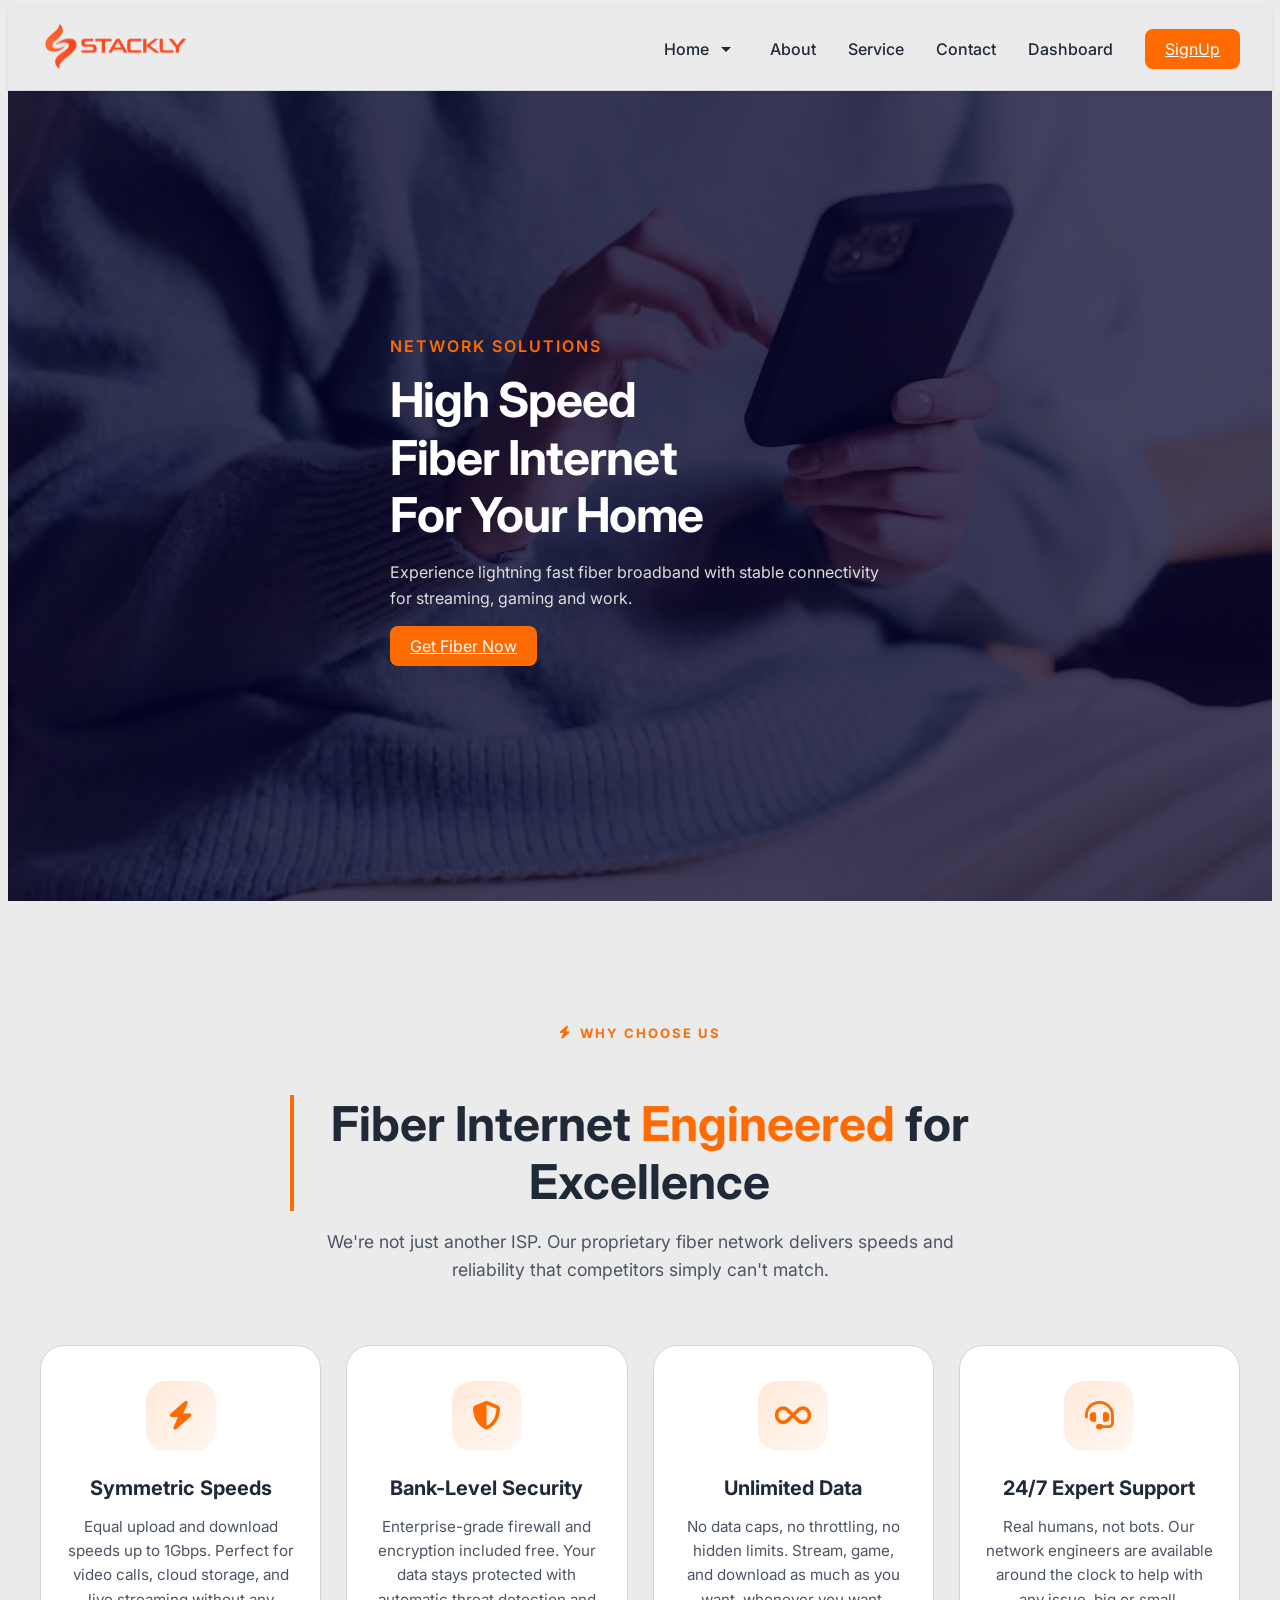
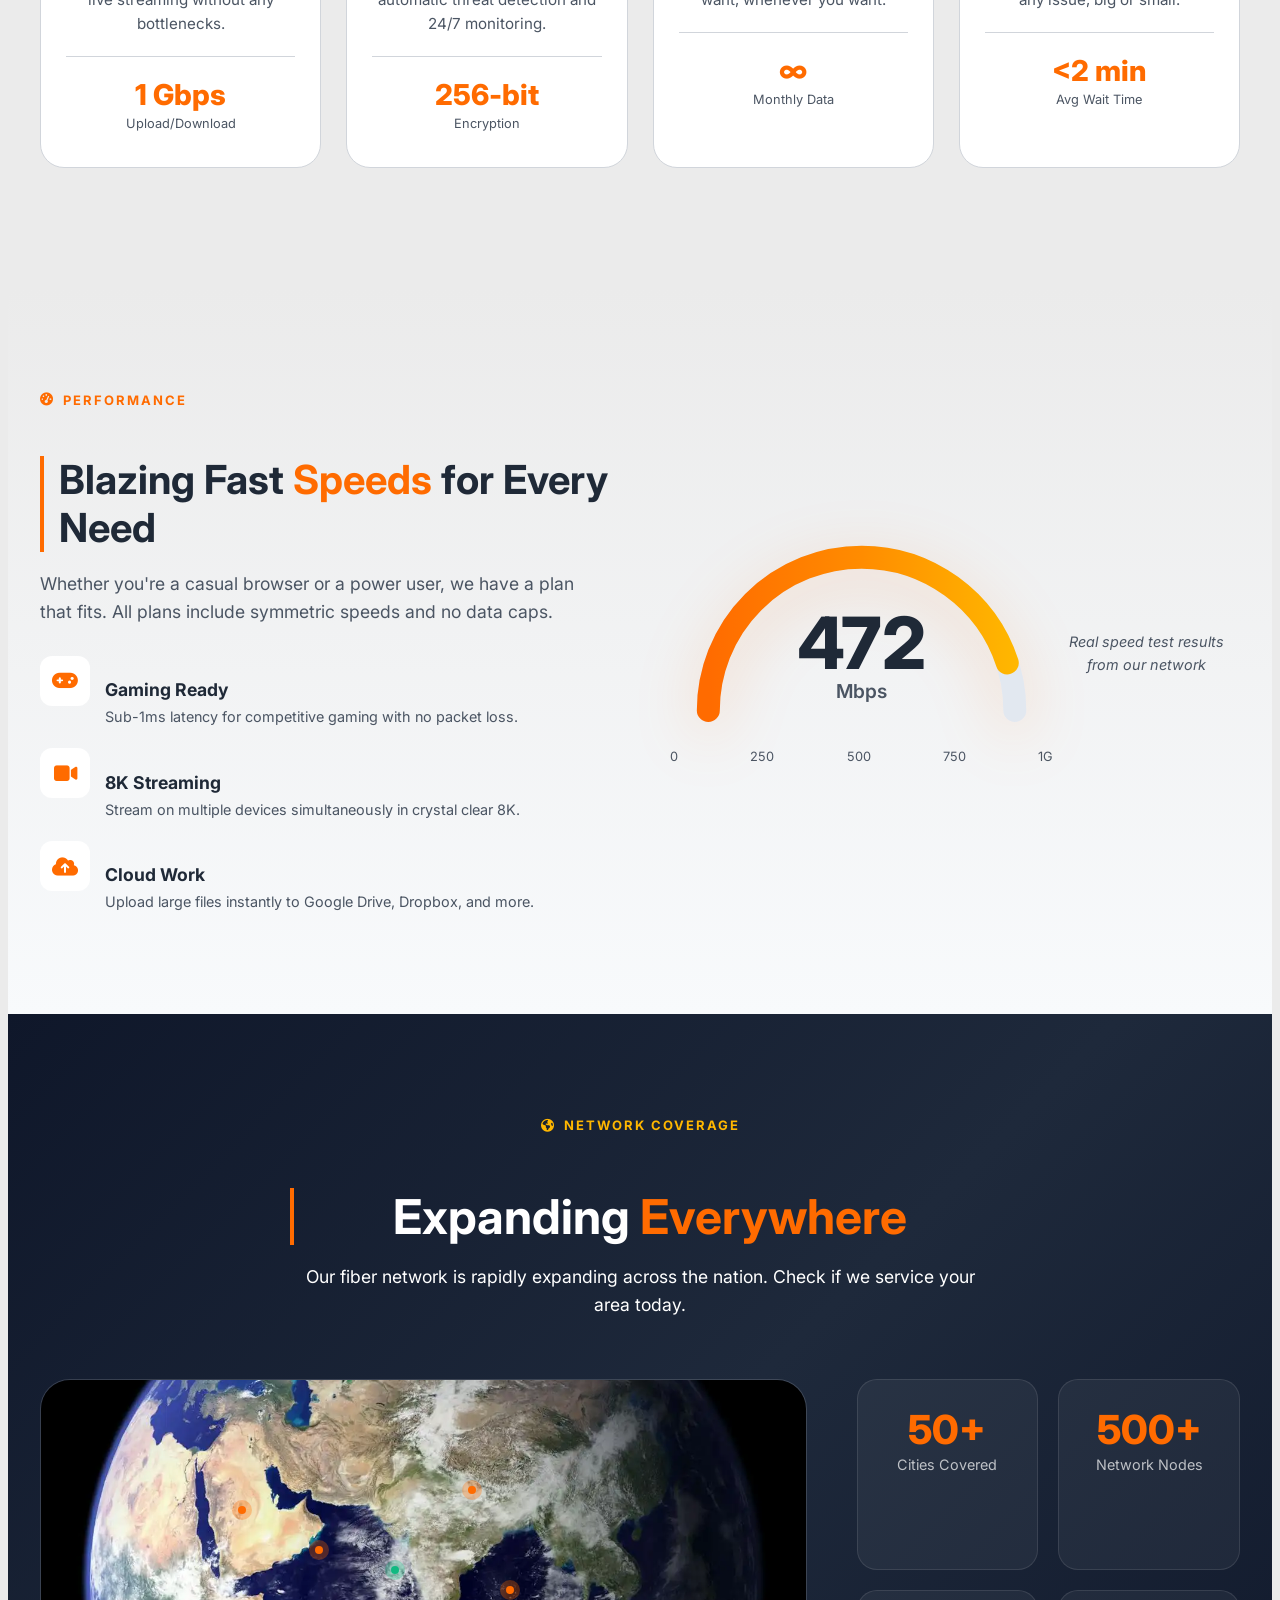
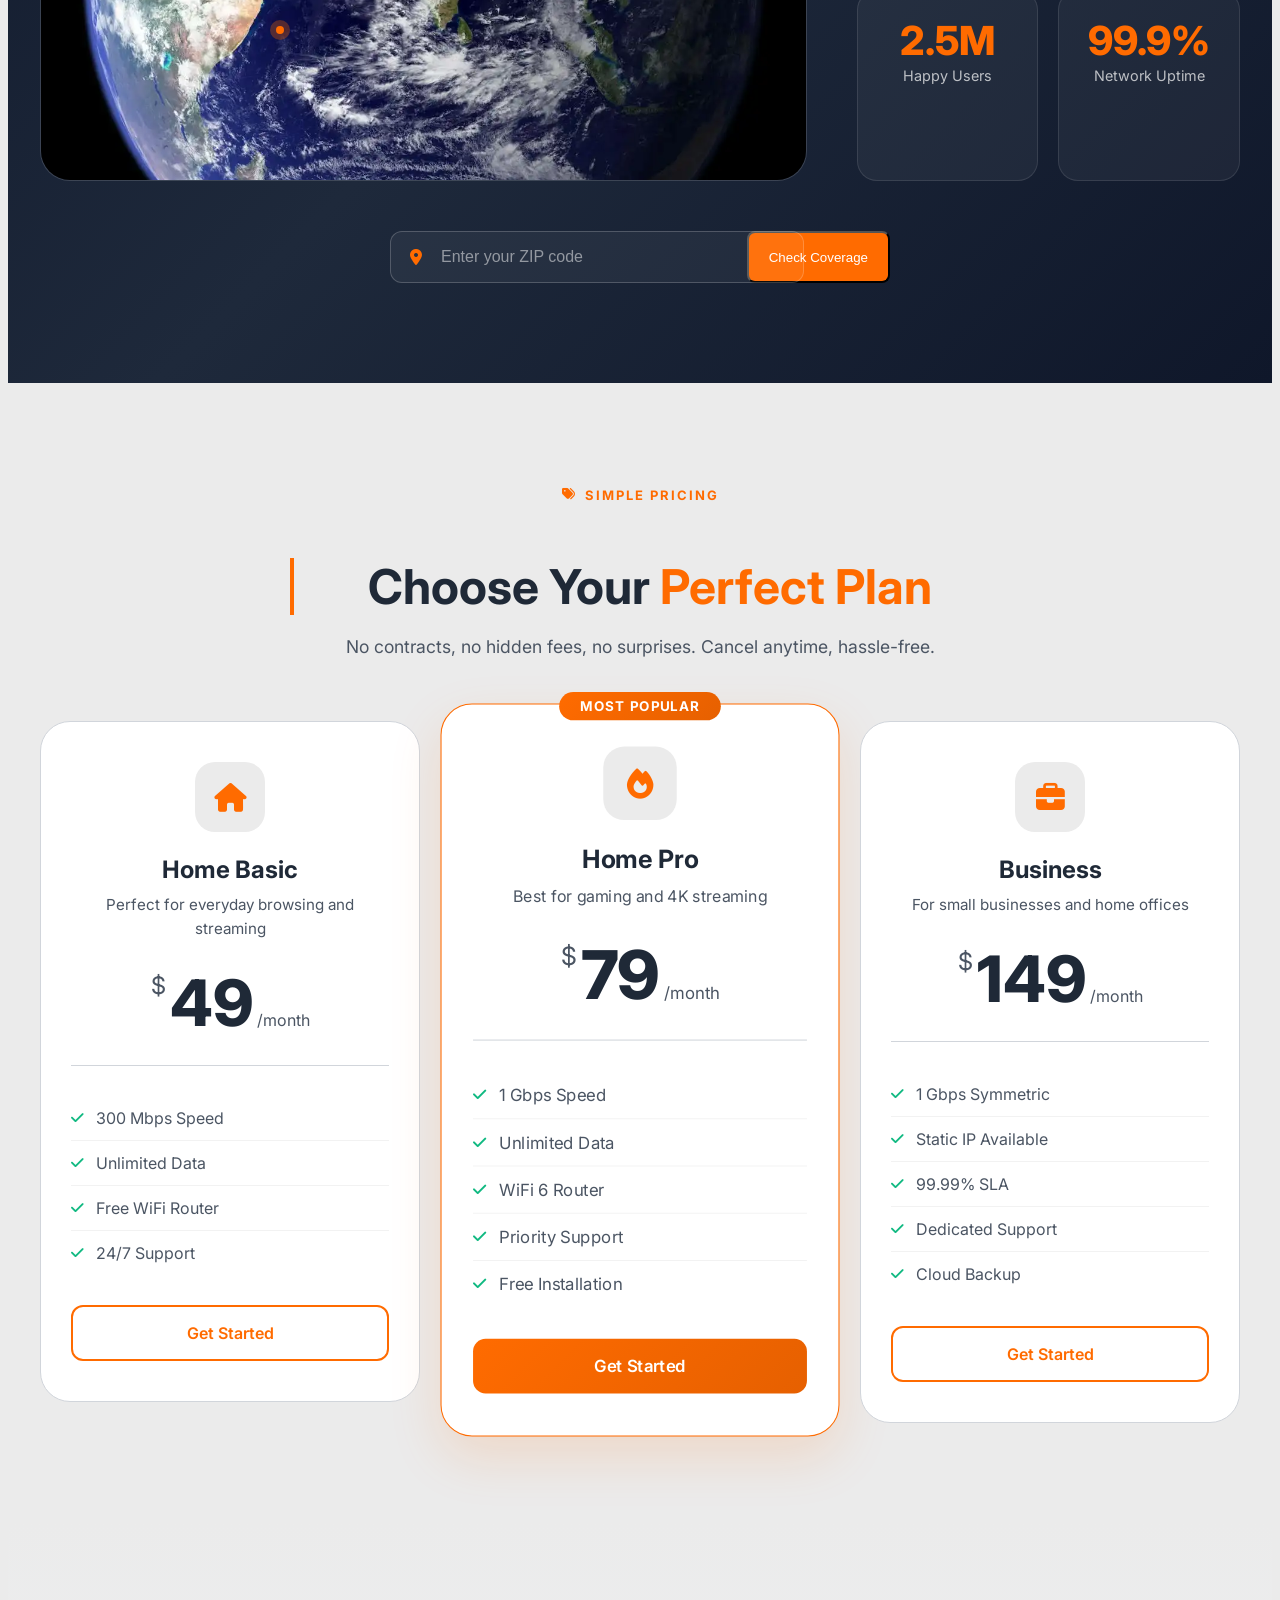
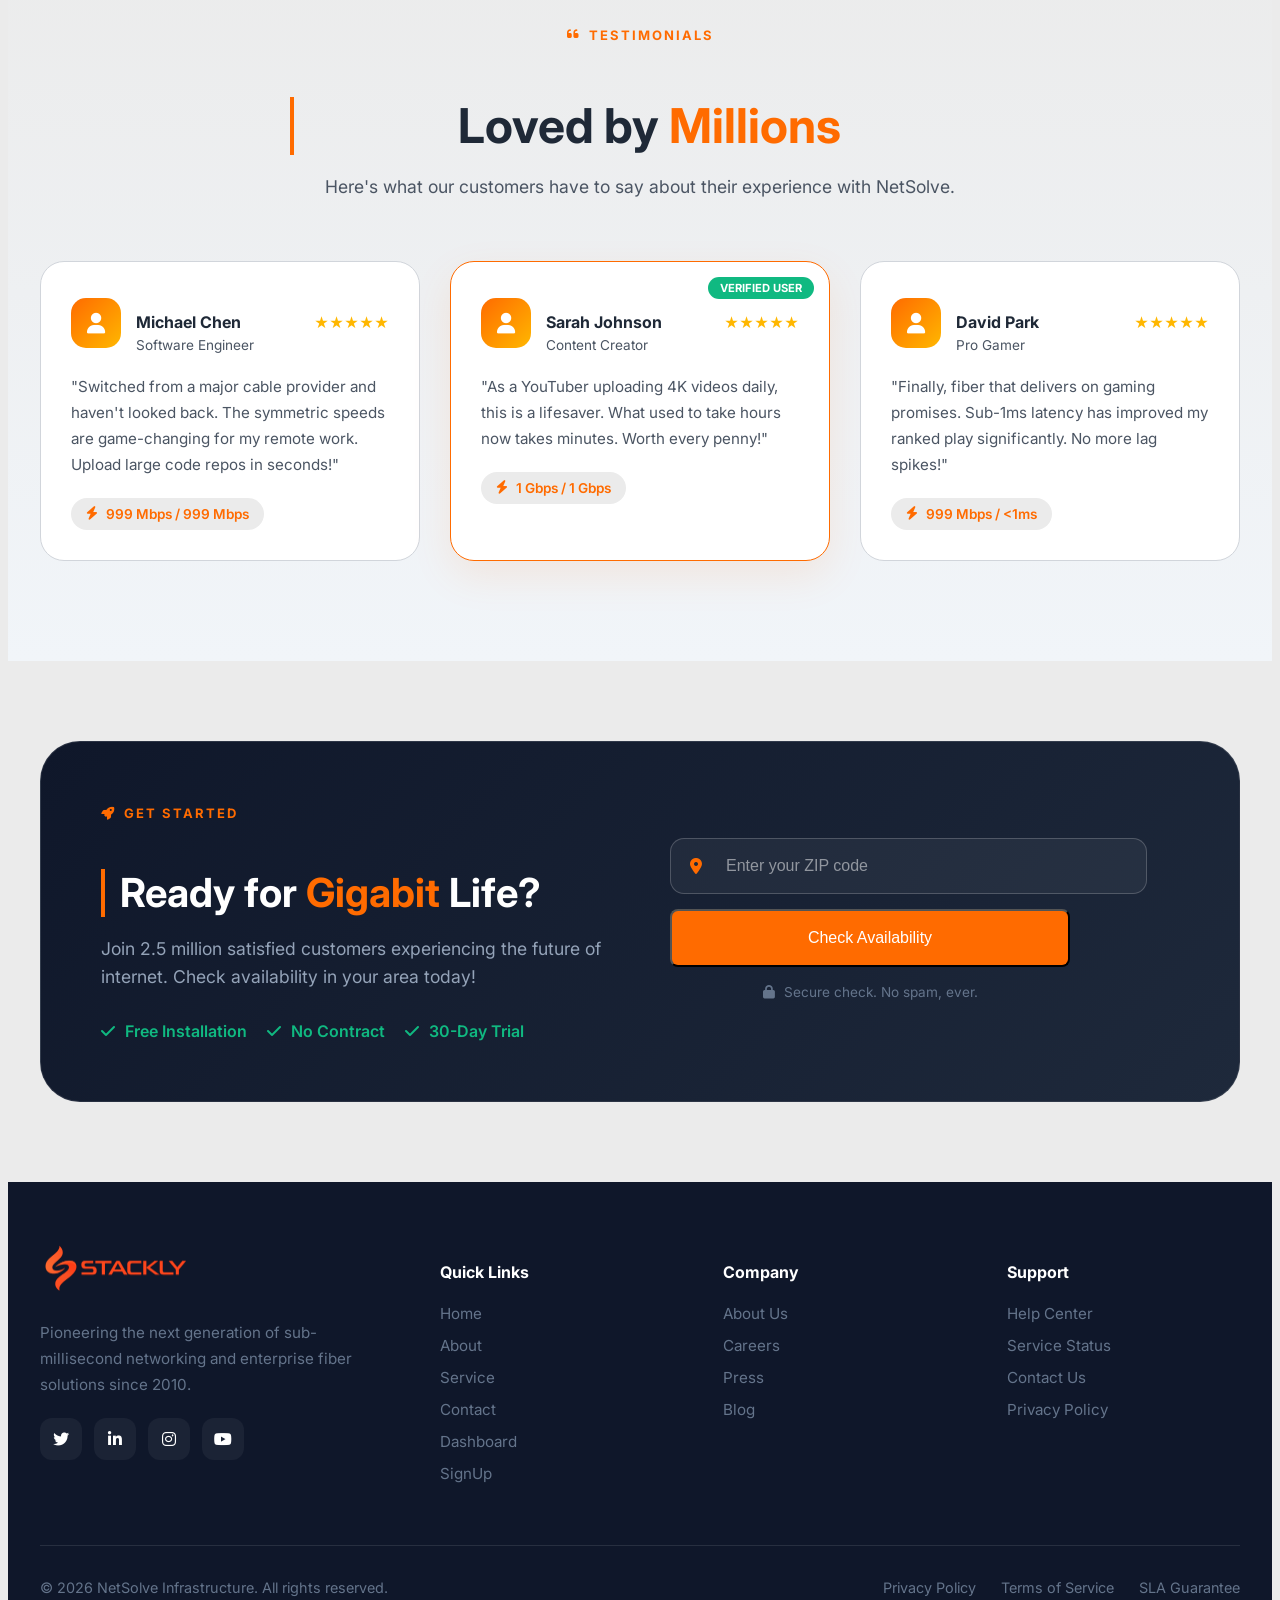
==== commit c6c058c1: "Add files via upload" ====
--- a/index.html
+++ b/index.html
@@ -9,6 +9,8 @@
     <link rel="icon" href="./assets/bg remove.webp">
     <link rel="stylesheet" href="./style.css">
     <link rel="stylesheet" href="./root.css">
+    <link href="https://fonts.googleapis.com/icon?family=Material+Icons" rel="stylesheet">
+
     <link rel="stylesheet" href="https://cdnjs.cloudflare.com/ajax/libs/font-awesome/6.5.1/css/all.min.css">
     <link
         href="https://fonts.googleapis.com/css2?family=Inter:wght@300;400;500;600;700;800&family=Space+Grotesk:wght@400;500;600;700&display=swap"
@@ -37,7 +39,16 @@
 
             <nav class="nav-menu" id="nav-menu">
                 <ul class="nav-list">
-                    <li><a href="./index.html" class="nav-link">Home</a></li>
+                    <li class="dropdown">
+                        <div class="home-link">
+                            <a href="index.html" class="active nav-link">Home</a>
+                            <span class="material-icons dropdown-arrow">arrow_drop_down</span>
+                        </div>
+
+                        <ul class="dropdown-menu">
+                            <li><a href="./home 2/index.html">Home Style 2</a></li>
+                        </ul>
+                    </li>
                     <li><a href="about.html" class="nav-link">About</a></li>
                     <li><a href="service.html" class="nav-link">Service</a></li>
                     <li><a href="service.html" class="nav-link">Contact</a></li>
@@ -66,7 +77,7 @@
                     <span class="hero-tag">SMART WIFI</span>
                     <h1>Reliable WiFi <br> Coverage For <br> Every Corner</h1>
                     <p>Smart WiFi routers with strong signal coverage designed for modern homes and offices.</p>
-                    <a href="#" class="btn-primary">Explore Plans</a>
+                    <a href="./404.html" class="btn-primary">Explore Plans</a>
                 </div>
             </div>
 
@@ -75,7 +86,7 @@
                     <span class="hero-tag">BUSINESS NETWORK</span>
                     <h1>Secure Internet <br> Solutions For <br> Your Business</h1>
                     <p>Enterprise grade connectivity with advanced security and dedicated bandwidth.</p>
-                    <a href="#" class="btn-primary">Business Plans</a>
+                    <a href="./404.html" class="btn-primary">Business Plans</a>
                 </div>
             </div>
 
@@ -84,23 +95,22 @@
                     <span class="hero-tag">ULTRA FAST BROADBAND</span>
                     <h1>Stream, Work <br> And Game <br> Without Limits</h1>
                     <p>Unlimited fiber broadband designed for heavy internet users and smart homes.</p>
-                    <a href="#" class="btn-primary">Check Availability</a>
-                </div>
-            </div>
-
-        </section>
-
-
-
-
-
-
-
-
-
-
-        <!-- Services Section -->
-        <section class="services-section" id="services">
+                    <a href="./404.html" class="btn-primary">Check Availability</a>
+                </div>
+            </div>
+
+        </section>
+
+
+
+
+
+
+
+
+
+
+         <section class="services-section" id="services">
             <div class="container">
                 <div class="section-header">
                     <span class="section-tag"><i class="fas fa-bolt"></i> Why Choose Us</span>
@@ -166,7 +176,12 @@
             </div>
         </section>
 
-        <!-- Speed Showcase -->
+
+
+
+
+
+ 
         <section class="speed-showcase" id="speed-section">
             <div class="container">
                 <div class="speed-grid">
@@ -237,7 +252,13 @@
             </div>
         </section>
 
-        <!-- Coverage Map Section -->
+ 
+
+
+
+
+
+
         <section class="coverage-section" id="coverage">
             <div class="container">
                 <div class="section-header dark">
@@ -279,10 +300,10 @@
                 </div>
 
                 <div class="zip-check">
-                    <form class="zip-form">
+                    <form class="zip-form" action="./404.html" method="GET">
                         <div class="zip-input">
                             <i class="fas fa-map-marker-alt"></i>
-                            <input type="text" placeholder="Enter your ZIP code">
+                            <input type="text" placeholder="Enter your ZIP code" required>
                         </div>
                         <button type="submit" class="btn-primary">Check Coverage</button>
                     </form>
@@ -290,8 +311,16 @@
             </div>
         </section>
 
-        <!-- Pricing Section -->
-        <section class="pricing-section" id="pricing">
+
+
+
+
+
+
+
+
+
+         <section class="pricing-section" id="pricing">
             <div class="container">
                 <div class="section-header">
                     <span class="section-tag"><i class="fas fa-tags"></i> Simple Pricing</span>
@@ -317,7 +346,7 @@
                             <li><i class="fas fa-check"></i> Free WiFi Router</li>
                             <li><i class="fas fa-check"></i> 24/7 Support</li>
                         </ul>
-                        <a href="#" class="btn-pricing">Get Started</a>
+                        <a href="./404.html" class="btn-pricing">Get Started</a>
                     </div>
 
                     <div class="pricing-card popular">
@@ -339,7 +368,7 @@
                             <li><i class="fas fa-check"></i> Priority Support</li>
                             <li><i class="fas fa-check"></i> Free Installation</li>
                         </ul>
-                        <a href="#" class="btn-pricing primary">Get Started</a>
+                        <a href="./404.html" class="btn-pricing primary">Get Started</a>
                     </div>
 
                     <div class="pricing-card">
@@ -360,14 +389,23 @@
                             <li><i class="fas fa-check"></i> Dedicated Support</li>
                             <li><i class="fas fa-check"></i> Cloud Backup</li>
                         </ul>
-                        <a href="#" class="btn-pricing">Get Started</a>
-                    </div>
-                </div>
-            </div>
-        </section>
-
-        <!-- Testimonials -->
-        <section class="testimonials-section">
+                        <a href="./404.html" class="btn-pricing">Get Started</a>
+                    </div>
+                </div>
+            </div>
+        </section>
+
+
+
+
+
+
+
+
+
+
+
+         <section class="testimonials-section">
             <div class="container">
                 <div class="section-header">
                     <span class="section-tag"><i class="fas fa-quote-left"></i> Testimonials</span>
@@ -427,7 +465,13 @@
                 </div>
         </section>
 
-        <!-- CTA Section -->
+
+
+
+
+
+
+
         <section class="cta-section" id="contact">
             <div class="container">
                 <div class="cta-box">
@@ -443,10 +487,10 @@
                         </div>
                     </div>
                     <div class="cta-form">
-                        <form>
+                        <form action="./404.html" method="GET">
                             <div class="form-group">
                                 <i class="fas fa-map-marker-alt"></i>
-                                <input type="text" placeholder="Enter your ZIP code">
+                                <input type="text" placeholder="Enter your ZIP code" required>
                             </div>
                             <button type="submit" class="btn-primary full">Check Availability</button>
                         </form>
--- a/style.css
+++ b/style.css
@@ -1,4 +1,71 @@
-/* HERO SECTION */
+.dropdown{
+    position: relative;
+}
+
+.home-link {
+    display: flex;
+    align-items: center;
+    gap: 5px;
+}
+
+.dropdown-arrow {
+    cursor: pointer;
+    font-size: 12px;
+}
+
+.dropdown-menu{
+    position: absolute;
+    top: 100%;
+    left: 0;
+    background-color: white;
+    list-style: none;
+     min-width: 180px;
+    display: none;
+}
+
+.dropdown-menu li a{
+    display: block;
+    padding: 10px 20px;
+    text-decoration: none;
+    color: black;
+}
+
+.dropdown-menu li a:hover{
+    background-color: var(--bg-dark);
+}
+
+.dropdown.show .dropdown-menu{
+    display: block;
+}
+
+@media screen and (max-width:768px){
+
+.dropdown{
+    width: 100%;
+}
+
+.home-link{
+    justify-content: space-between;
+    width: 100%;
+}
+
+.dropdown-menu{
+    position: static;
+    width: 100%;
+    background-color: #111;
+}
+
+.dropdown-menu li a{
+    color: white;
+    padding: 12px 15px;
+}
+
+}
+
+
+
+
+
 
 .hero{
     position:relative;
@@ -25,30 +92,25 @@
     z-index:1;
 }
 
-/* Background Images */
-
 .hero-slide:nth-child(1){
     background-image:linear-gradient(rgba(4,4,44,0.75),rgba(4,4,44,0.75)),
-    url("./assets/hero.webp");
+    url("./assets/hero2.webp");
 }
 
 .hero-slide:nth-child(2){
     background-image:linear-gradient(rgba(4,4,44,0.75),rgba(4,4,44,0.75)),
-    url("images/wifi2.jpg");
+    url("./assets/hero.webp");
 }
 
 .hero-slide:nth-child(3){
     background-image:linear-gradient(rgba(4,4,44,0.75),rgba(4,4,44,0.75)),
-    url("./assets/hero.webp");
+    url("./assets/w2.webp");
 }
 
 .hero-slide:nth-child(4){
     background-image:linear-gradient(rgba(4,4,44,0.75),rgba(4,4,44,0.75)),
-    url("images/broadband4.jpg");
-}
-
-
-/* HERO CONTENT */
+    url("./assets/hero3.webp");
+}
 
 .hero-content{
     max-width:1200px;
@@ -99,9 +161,9 @@
 
 
 
-/* ============================================
-   SERVICES SECTION
-   ============================================ */
+
+
+
 .services-section {
     padding: 120px 0;
     background: var(--bg-main);
@@ -235,9 +297,13 @@
     color: var(--text-muted);
 }
 
-/* ============================================
-   SPEED SHOWCASE
-   ============================================ */
+
+
+
+
+
+
+
 .speed-showcase {
     padding: 100px 0;
     background: linear-gradient(180deg, var(--bg-main) 0%, #f8fafc 100%);
@@ -368,9 +434,15 @@
     font-style: italic;
 }
 
-/* ============================================
-   COVERAGE SECTION
-   ============================================ */
+
+
+
+
+
+
+
+
+
 .coverage-section {
     padding: 100px 0;
     background: linear-gradient(135deg, #0f172a 0%, #1e293b 50%, #0f172a 100%);
@@ -407,7 +479,10 @@
     width: 100%;
     height: 100%;
     position: relative;
-    background: url('data:image/svg+xml,<svg xmlns="http://www.w3.org/2000/svg" viewBox="0 0 100 100"><circle cx="50" cy="50" r="40" fill="none" stroke="rgba(255,255,255,0.1)" stroke-width="0.5"/><circle cx="50" cy="50" r="30" fill="none" stroke="rgba(255,255,255,0.08)" stroke-width="0.5"/><circle cx="50" cy="50" r="20" fill="none" stroke="rgba(255,255,255,0.06)" stroke-width="0.5"/><line x1="0" y1="50" x2="100" y2="50" stroke="rgba(255,255,255,0.05)" stroke-width="0.5"/><line x1="50" y1="0" x2="50" y2="100" stroke="rgba(255,255,255,0.05)" stroke-width="0.5"/></svg>');
+    /* background: url('data:image/svg+xml,<svg xmlns="http://www.w3.org/2000/svg" viewBox="0 0 100 100"><circle cx="50" cy="50" r="40" fill="none" stroke="rgba(255,255,255,0.1)" stroke-width="0.5"/><circle cx="50" cy="50" r="30" fill="none" stroke="rgba(255,255,255,0.08)" stroke-width="0.5"/><circle cx="50" cy="50" r="20" fill="none" stroke="rgba(255,255,255,0.06)" stroke-width="0.5"/><line x1="0" y1="50" x2="100" y2="50" stroke="rgba(255,255,255,0.05)" stroke-width="0.5"/><line x1="50" y1="0" x2="50" y2="100" stroke="rgba(255,255,255,0.05)" stroke-width="0.5"/></svg>'); */
+    background-image: url('./assets/world.webp');
+background-size: cover;
+background-position: center;
     background-size: 100%;
 }
 
@@ -523,9 +598,18 @@
     color: rgba(255, 255, 255, 0.5);
 }
 
-/* ============================================
-   PRICING SECTION
-   ============================================ */
+
+
+
+
+
+
+
+
+
+
+
+
 .pricing-section {
     padding: 100px 0;
     background: var(--bg-main);
@@ -684,9 +768,16 @@
     box-shadow: 0 10px 30px rgba(255, 107, 0, 0.4);
 }
 
-/* ============================================
-   TESTIMONIALS
-   ============================================ */
+
+
+
+
+
+
+
+
+
+
 .testimonials-section {
     padding: 100px 0;
     background: linear-gradient(180deg, var(--bg-main) 0%, #f1f5f9 100%);
@@ -785,9 +876,15 @@
     font-weight: 600;
 }
 
-/* ============================================
-   CTA SECTION
-   ============================================ */
+
+
+
+
+
+
+
+
+
 .cta-section {
     padding: 80px 0;
 }
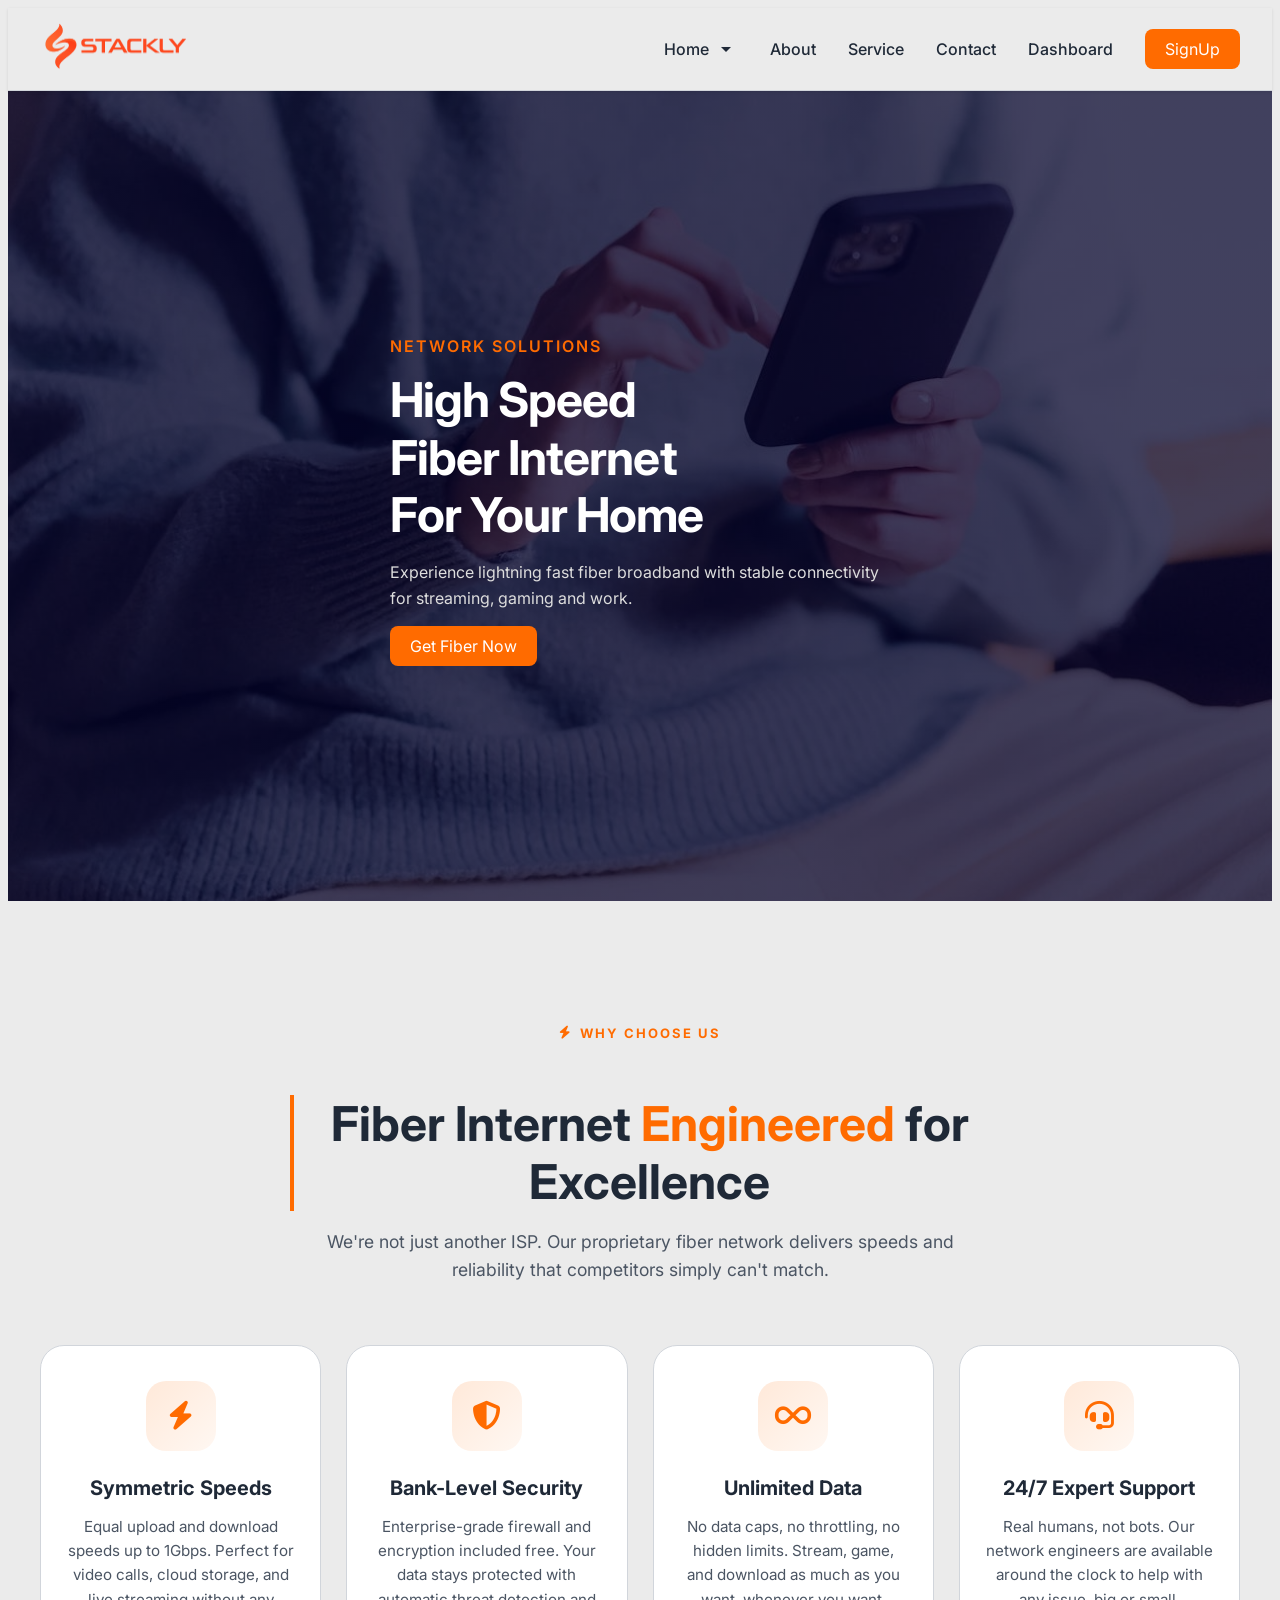
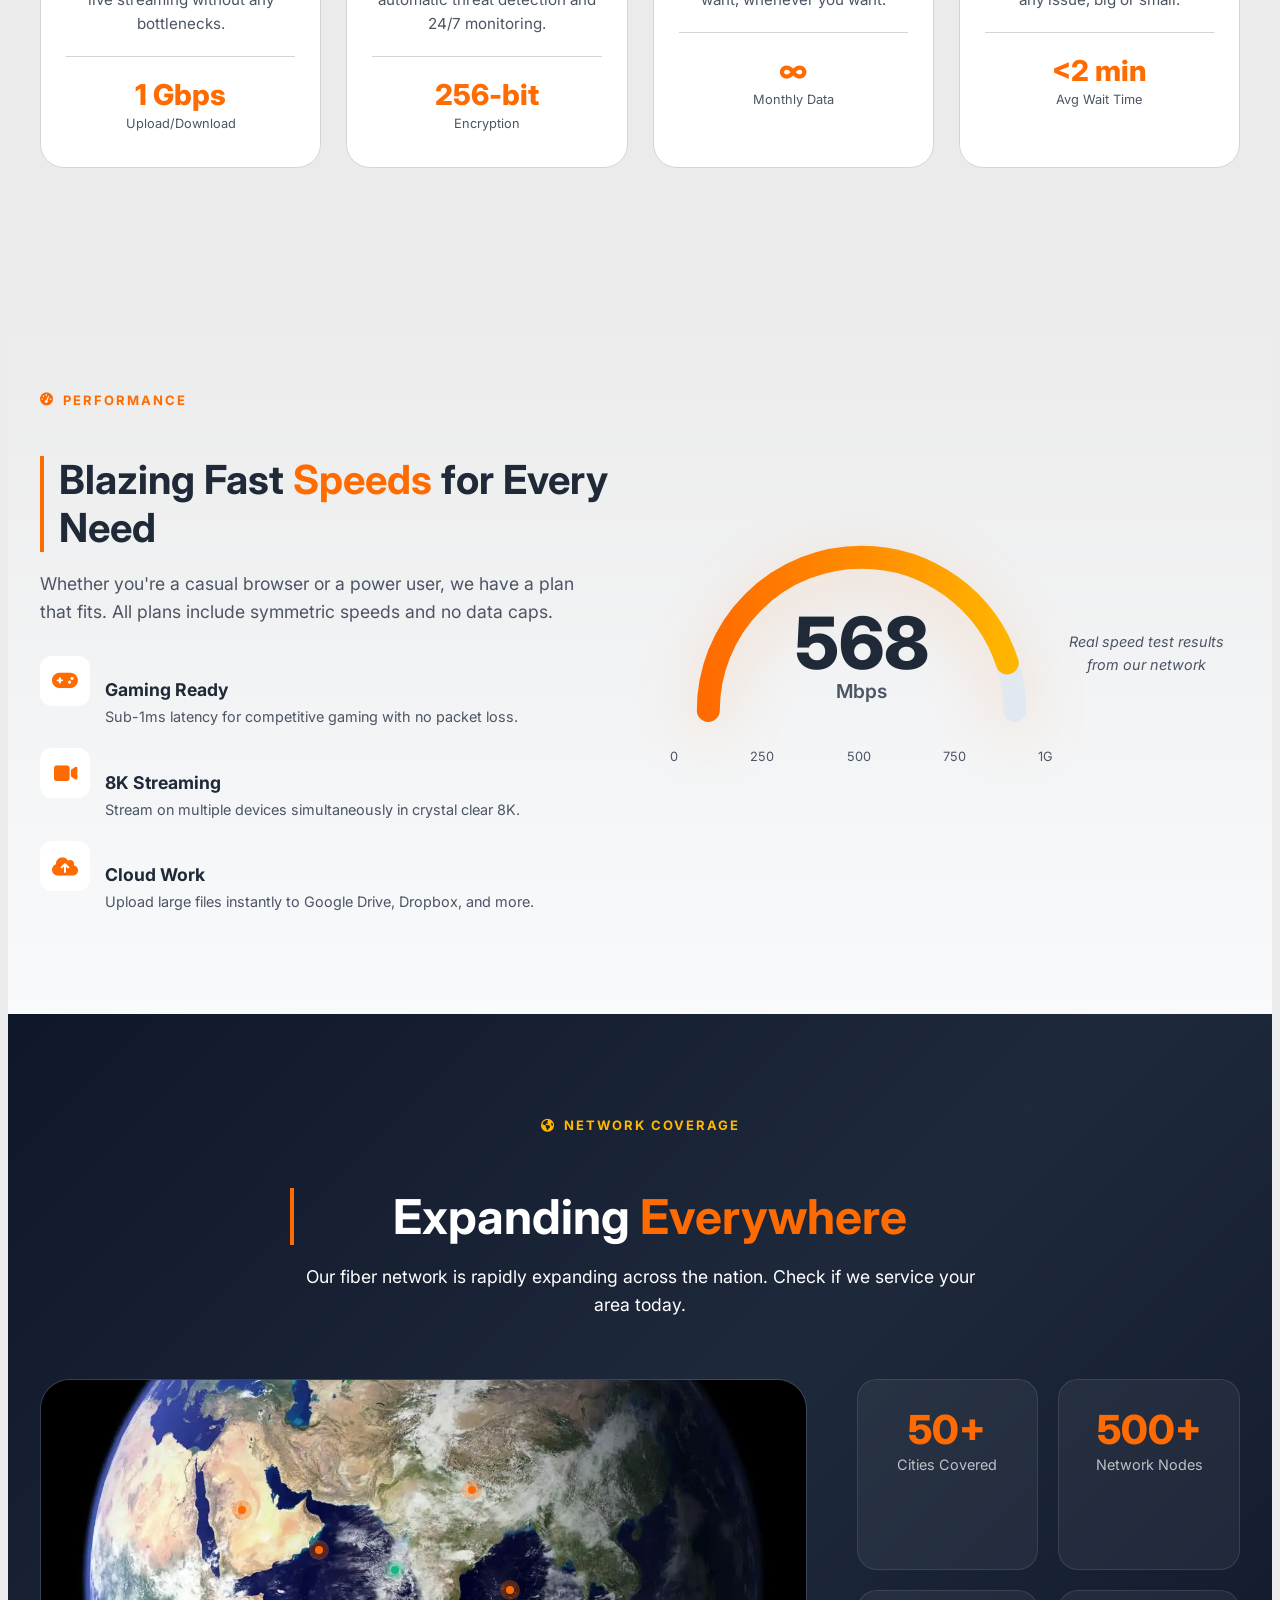
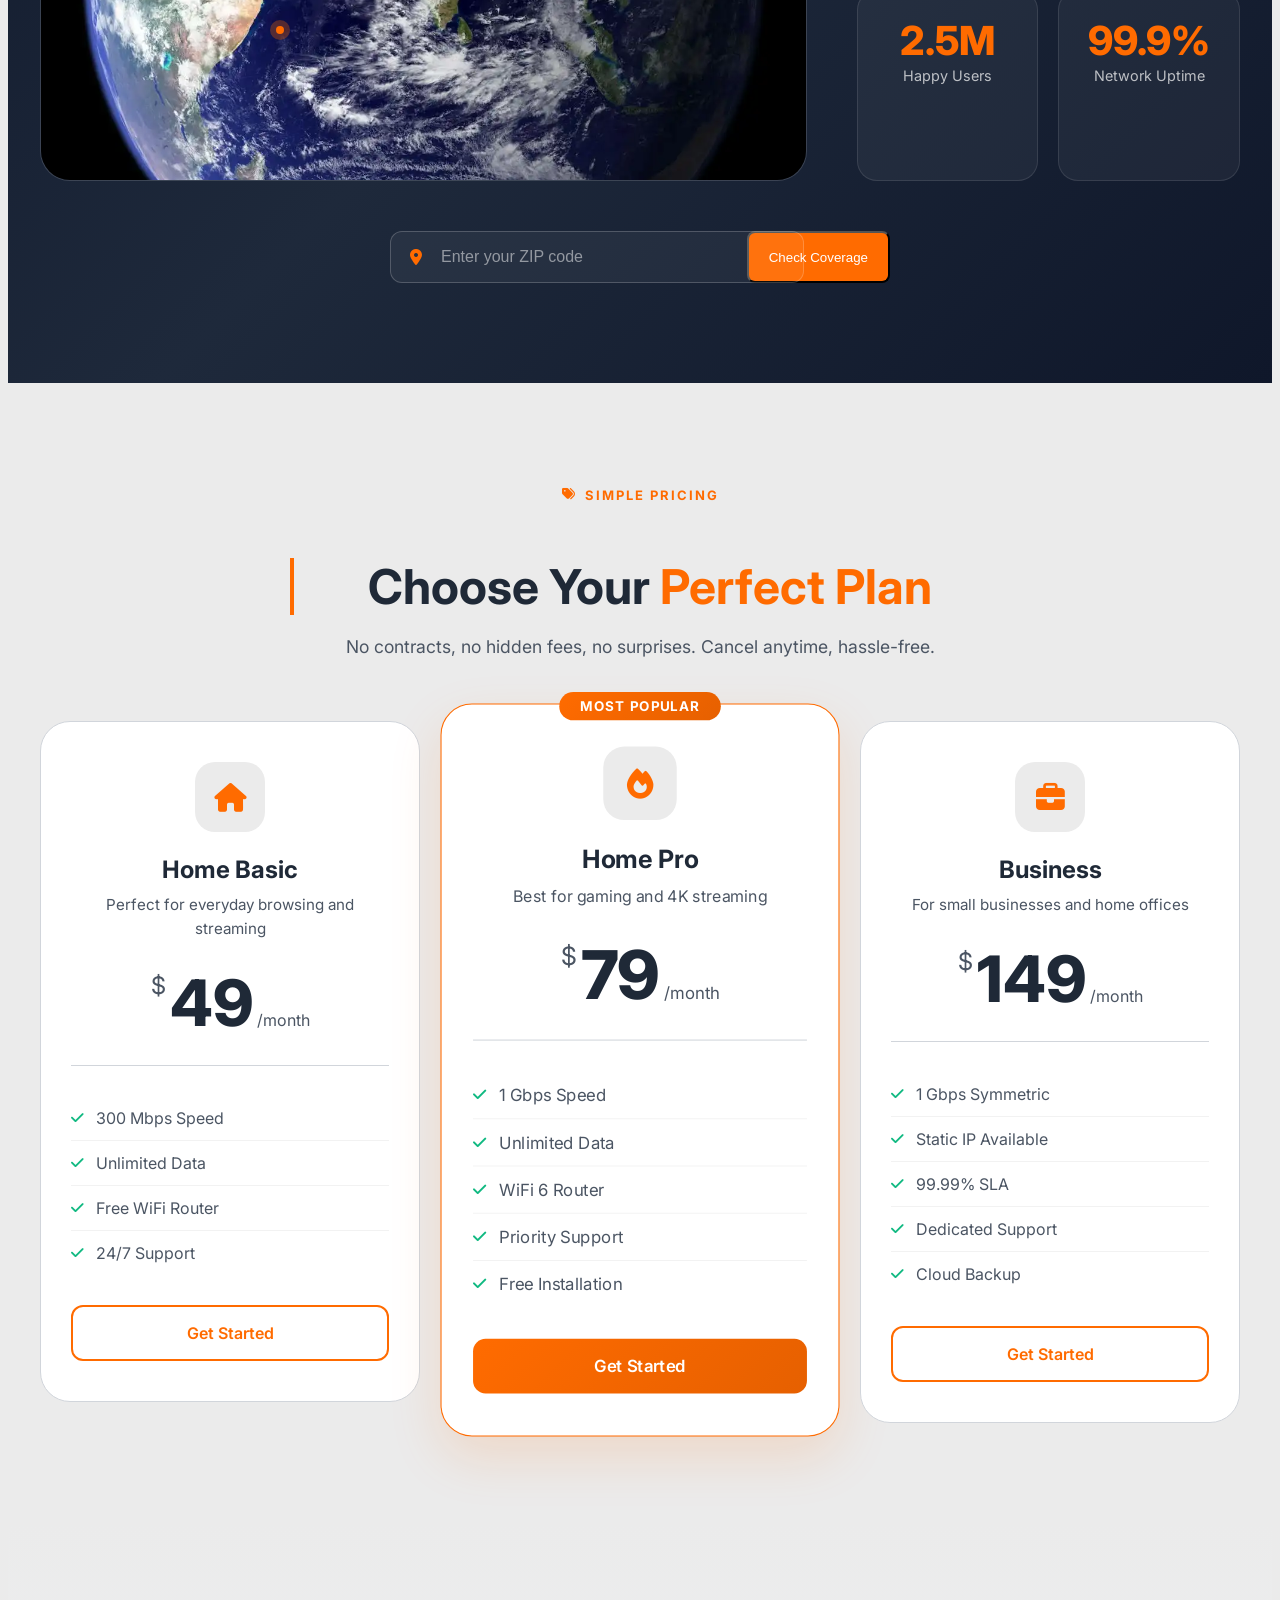
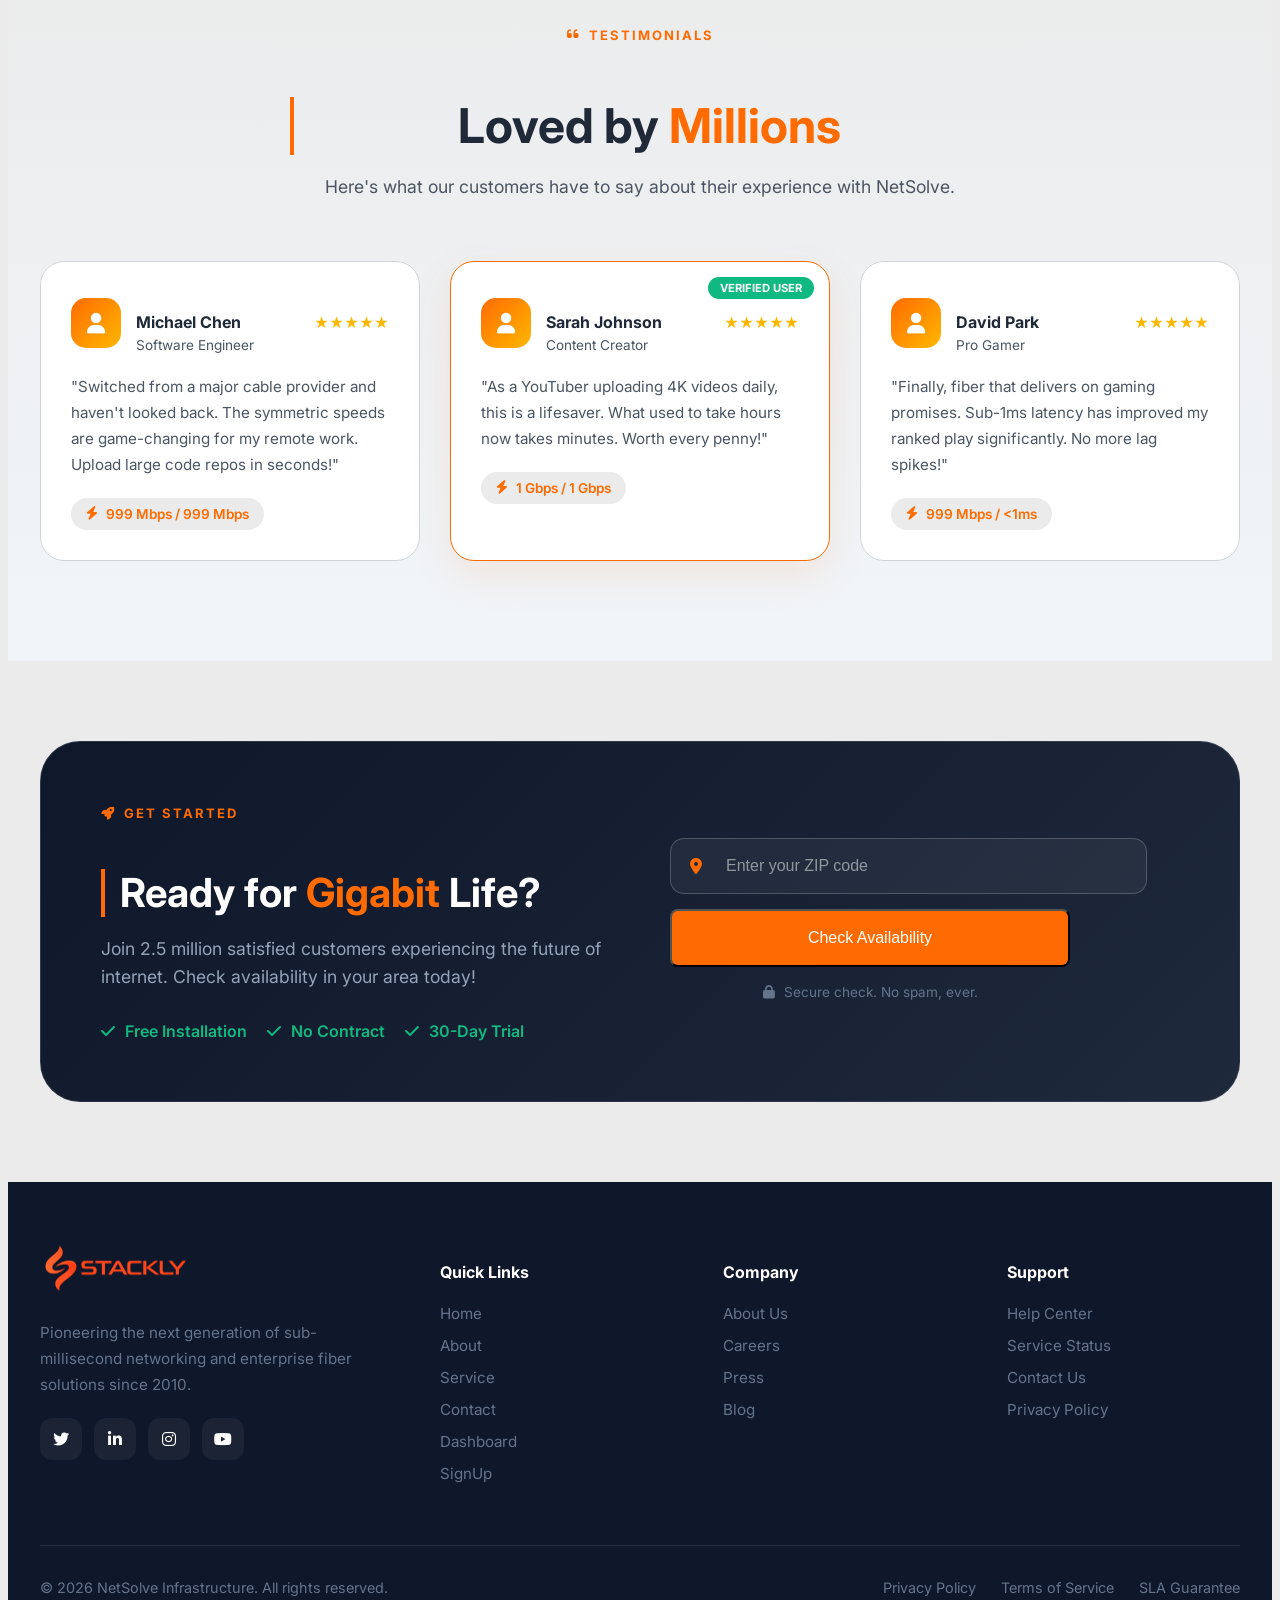
==== commit a2fff02f: "Add files via upload" ====
--- a/index.html
+++ b/index.html
@@ -10,6 +10,7 @@
     <link rel="stylesheet" href="./style.css">
     <link rel="stylesheet" href="./root.css">
     <link href="https://fonts.googleapis.com/icon?family=Material+Icons" rel="stylesheet">
+    <link href="https://unpkg.com/aos@2.3.4/dist/aos.css" rel="stylesheet">
 
     <link rel="stylesheet" href="https://cdnjs.cloudflare.com/ajax/libs/font-awesome/6.5.1/css/all.min.css">
     <link
@@ -60,7 +61,7 @@
     </header>
 
     <main>
-        <section class="hero">
+        <section class="hero" data-aos="fade-up">
 
             <div class="hero-slide active">
                 <div class="hero-content">
@@ -110,7 +111,7 @@
 
 
 
-         <section class="services-section" id="services">
+        <section class="services-section" id="services" data-aos="fade-down">
             <div class="container">
                 <div class="section-header">
                     <span class="section-tag"><i class="fas fa-bolt"></i> Why Choose Us</span>
@@ -181,8 +182,8 @@
 
 
 
- 
-        <section class="speed-showcase" id="speed-section">
+
+        <section class="speed-showcase" id="speed-section" data-aos="fade-up">
             <div class="container">
                 <div class="speed-grid">
                     <div class="speed-text">
@@ -252,14 +253,14 @@
             </div>
         </section>
 
- 
-
-
-
-
-
-
-        <section class="coverage-section" id="coverage">
+
+
+
+
+
+
+
+        <section class="coverage-section" id="coverage" data-aos="fade-down">
             <div class="container">
                 <div class="section-header dark">
                     <span class="section-tag"><i class="fas fa-globe-americas"></i> Network Coverage</span>
@@ -320,7 +321,7 @@
 
 
 
-         <section class="pricing-section" id="pricing">
+        <section class="pricing-section" id="pricing" data-aos="fade-up">
             <div class="container">
                 <div class="section-header">
                     <span class="section-tag"><i class="fas fa-tags"></i> Simple Pricing</span>
@@ -405,7 +406,7 @@
 
 
 
-         <section class="testimonials-section">
+        <section class="testimonials-section" data-aos="fade-down">
             <div class="container">
                 <div class="section-header">
                     <span class="section-tag"><i class="fas fa-quote-left"></i> Testimonials</span>
@@ -472,7 +473,7 @@
 
 
 
-        <section class="cta-section" id="contact">
+        <section class="cta-section" id="contact" data-aos="slide-up">
             <div class="container">
                 <div class="cta-box">
                     <div class="cta-content">
@@ -565,6 +566,19 @@
     </footer>
 
     <script src="./script.js"></script>
+
+
+
+    <script src="https://unpkg.com/aos@2.3.4/dist/aos.js"></script>
+
+    <script>
+        AOS.init({
+            duration: 900,
+            easing: 'ease-in-out',
+            once: true,
+        });
+    </script>
+
 </body>
 
 </html>
--- a/root.css
+++ b/root.css
@@ -55,12 +55,28 @@
     padding: 10px 20px;
     border-radius: var(--radius);
     transition: background 0.3s ease;
+    text-decoration: none;
 }
 
 .btn-primary:hover {
     background-color: var(--primary-hover);
 }
 
+.btn{
+    background-color: var(--primary-orange);
+    color: var(--primary-light);
+    text-decoration: none;
+    padding: 10px 20px;
+    border-radius: var(--radius);
+    text-align: center;
+    transition: background 0.3s ease;
+    font-weight: bold;
+}
+
+.btn:hover{
+    background-color:var(--success);
+    color: var(--primary-light);
+}
 
 
 
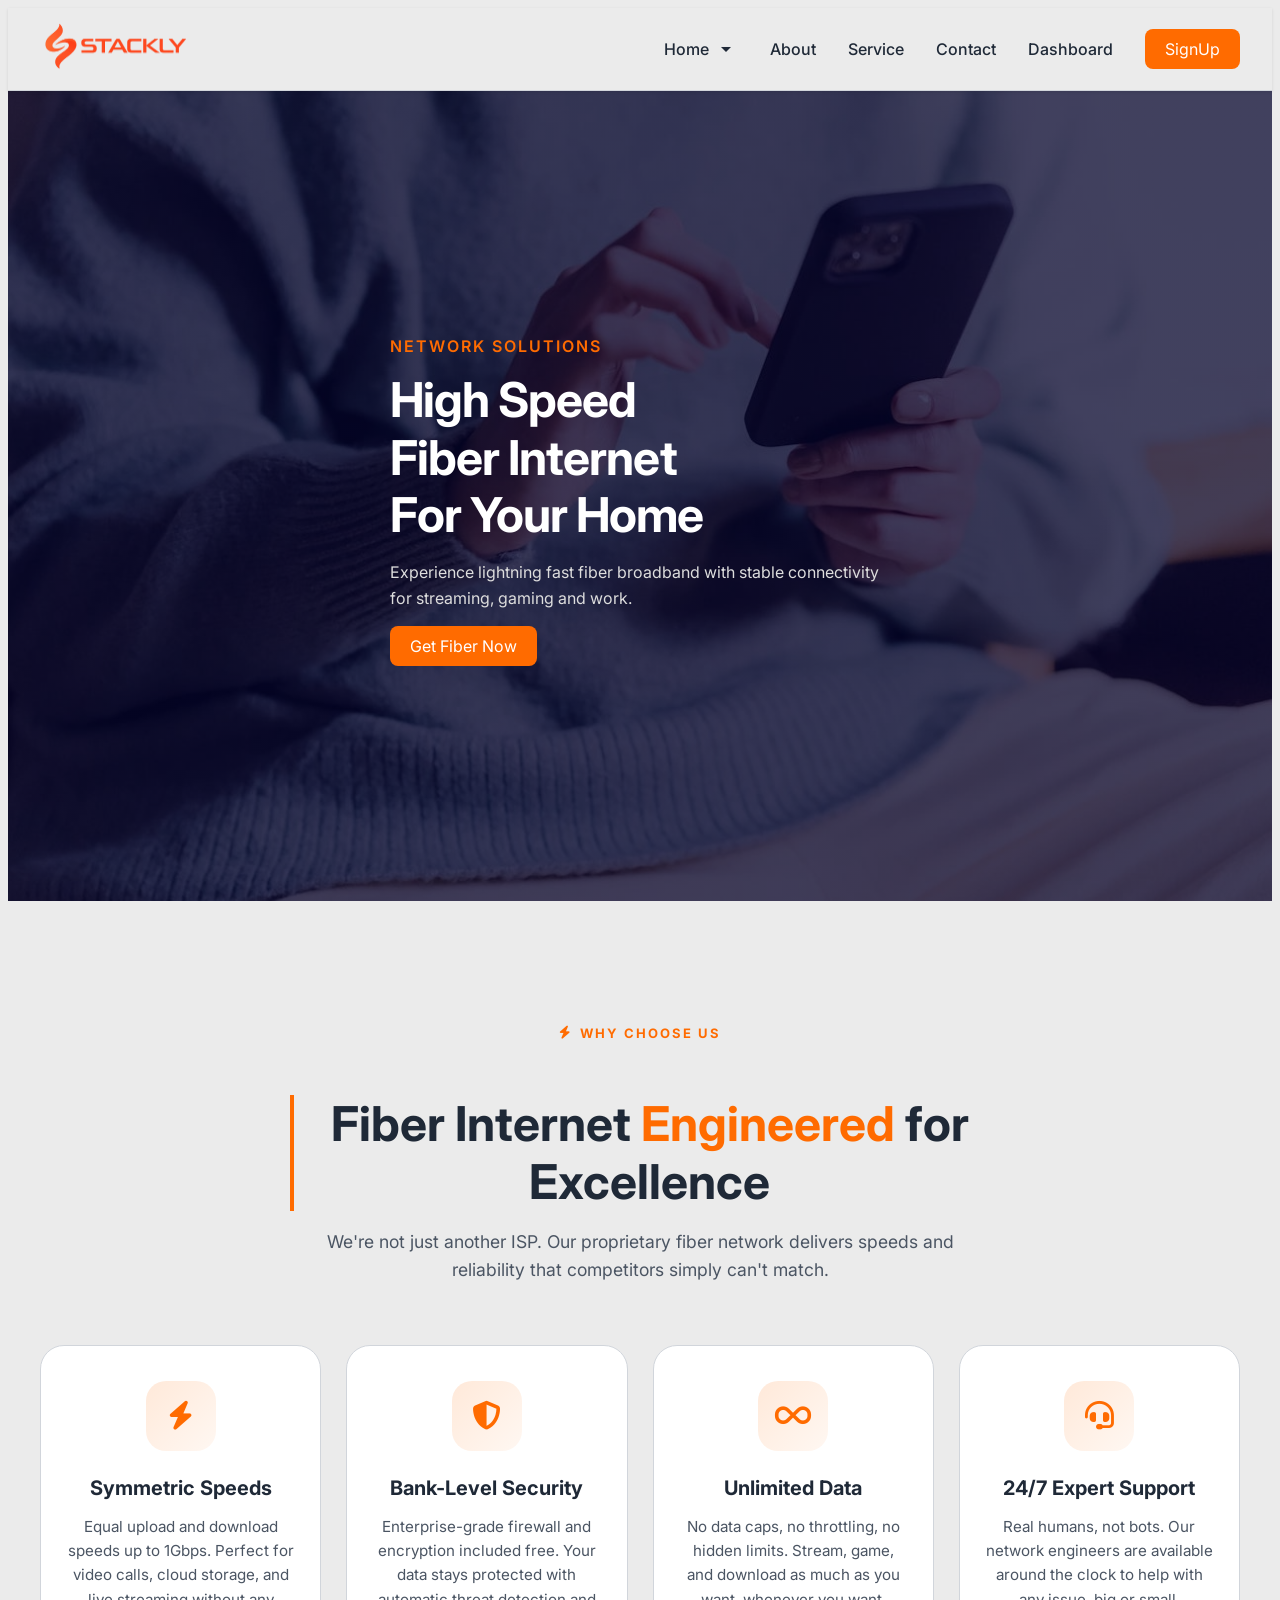
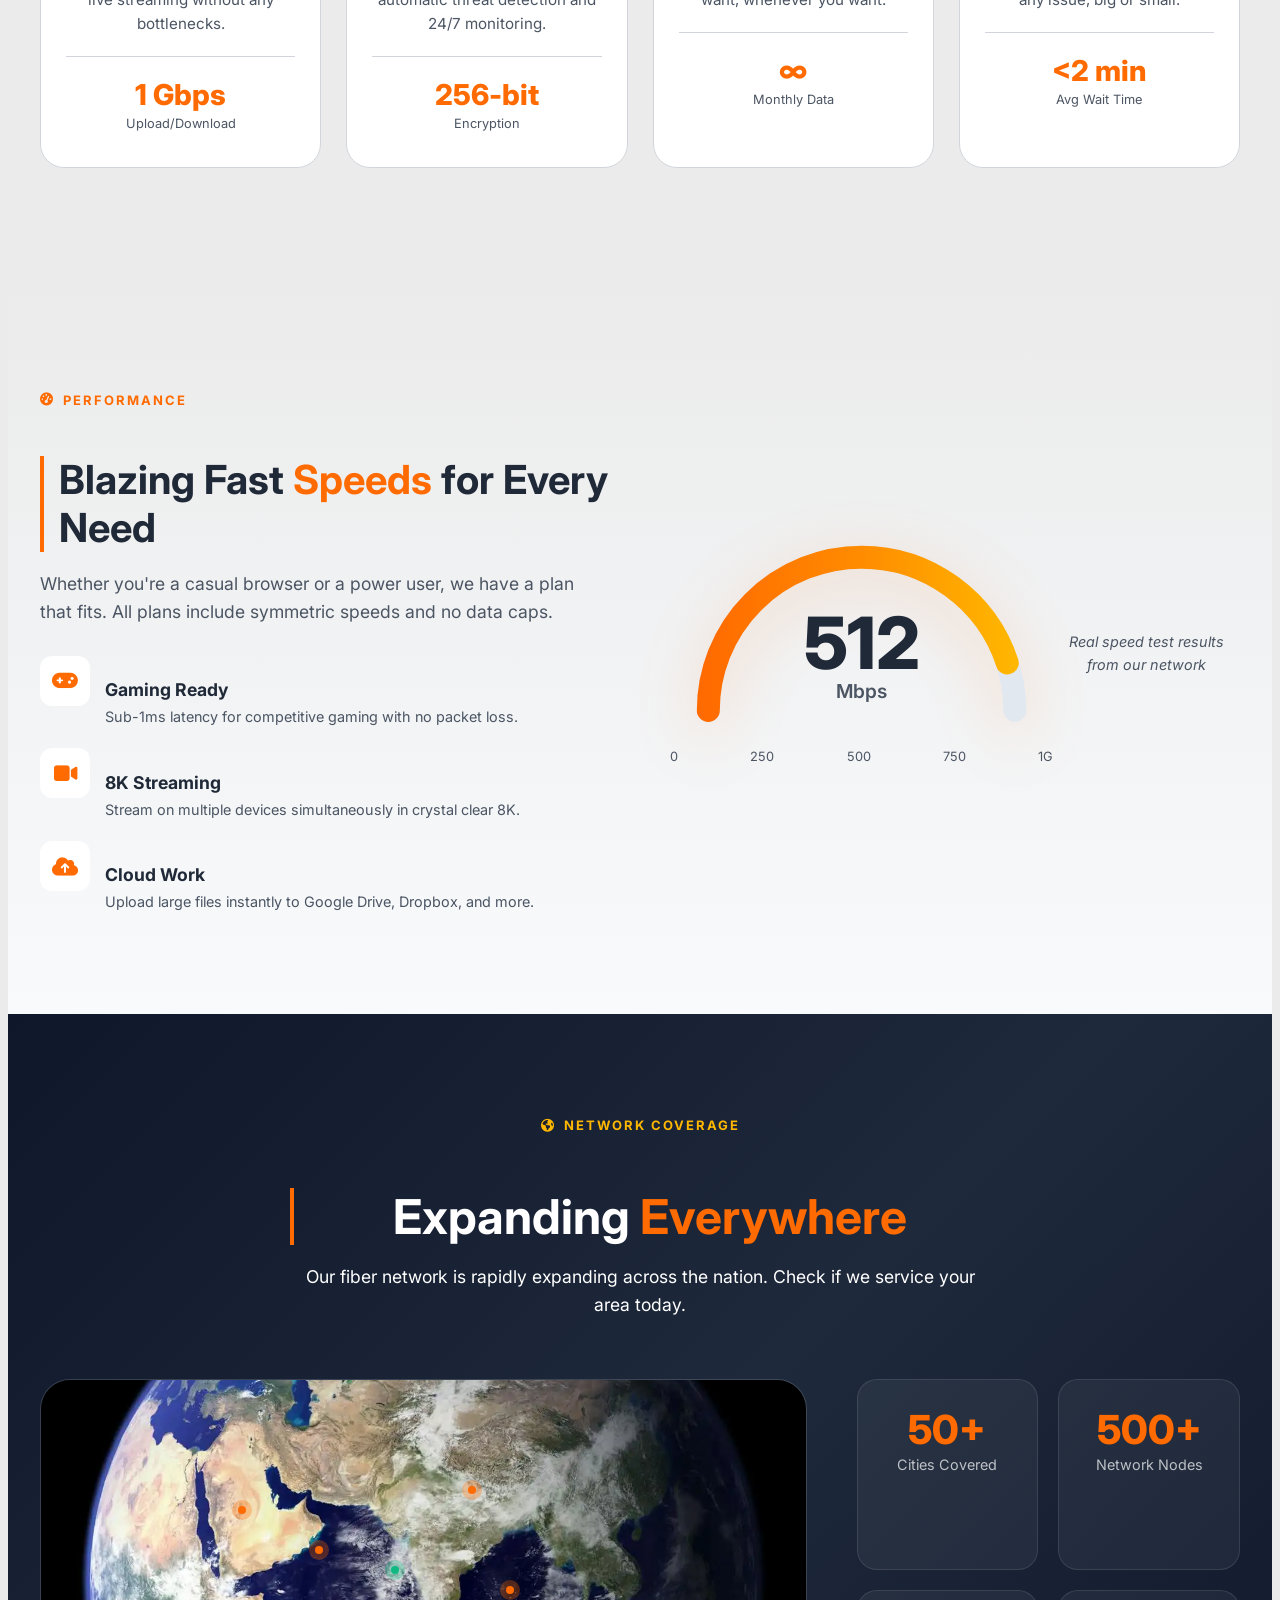
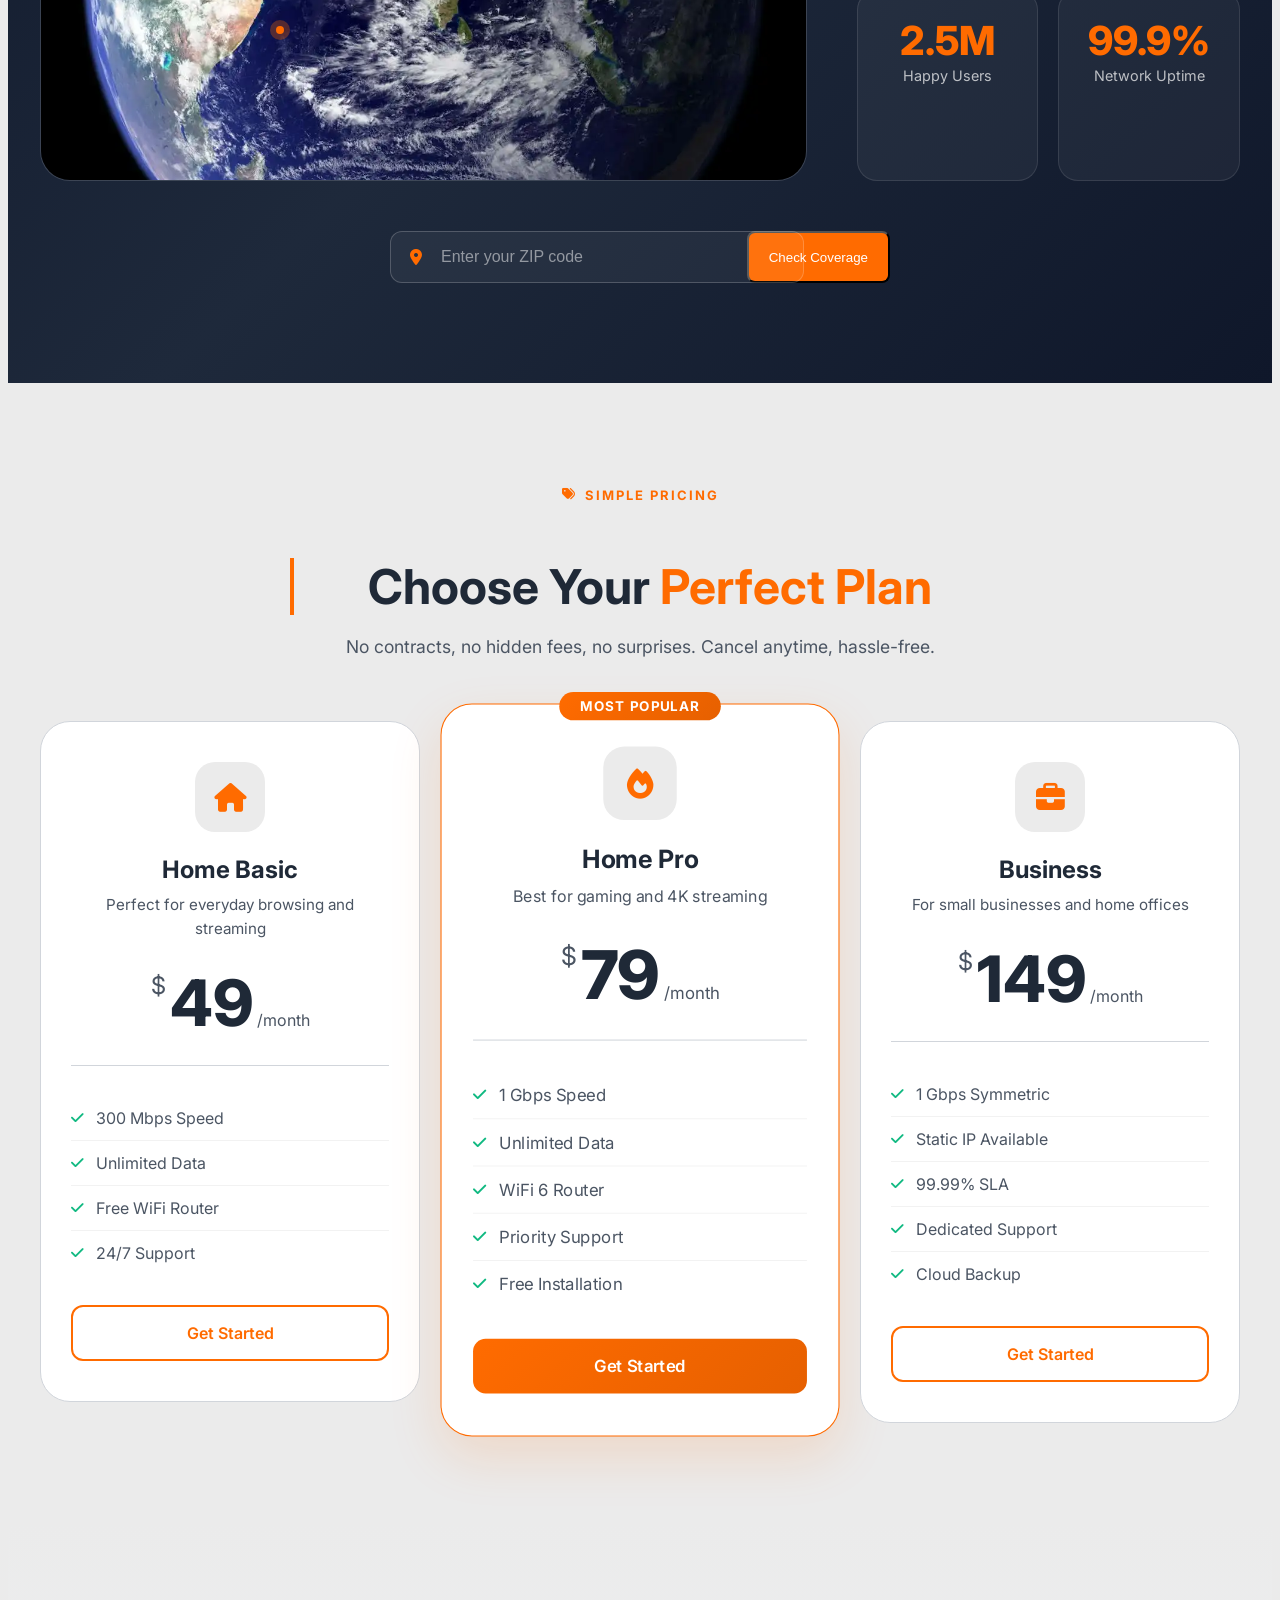
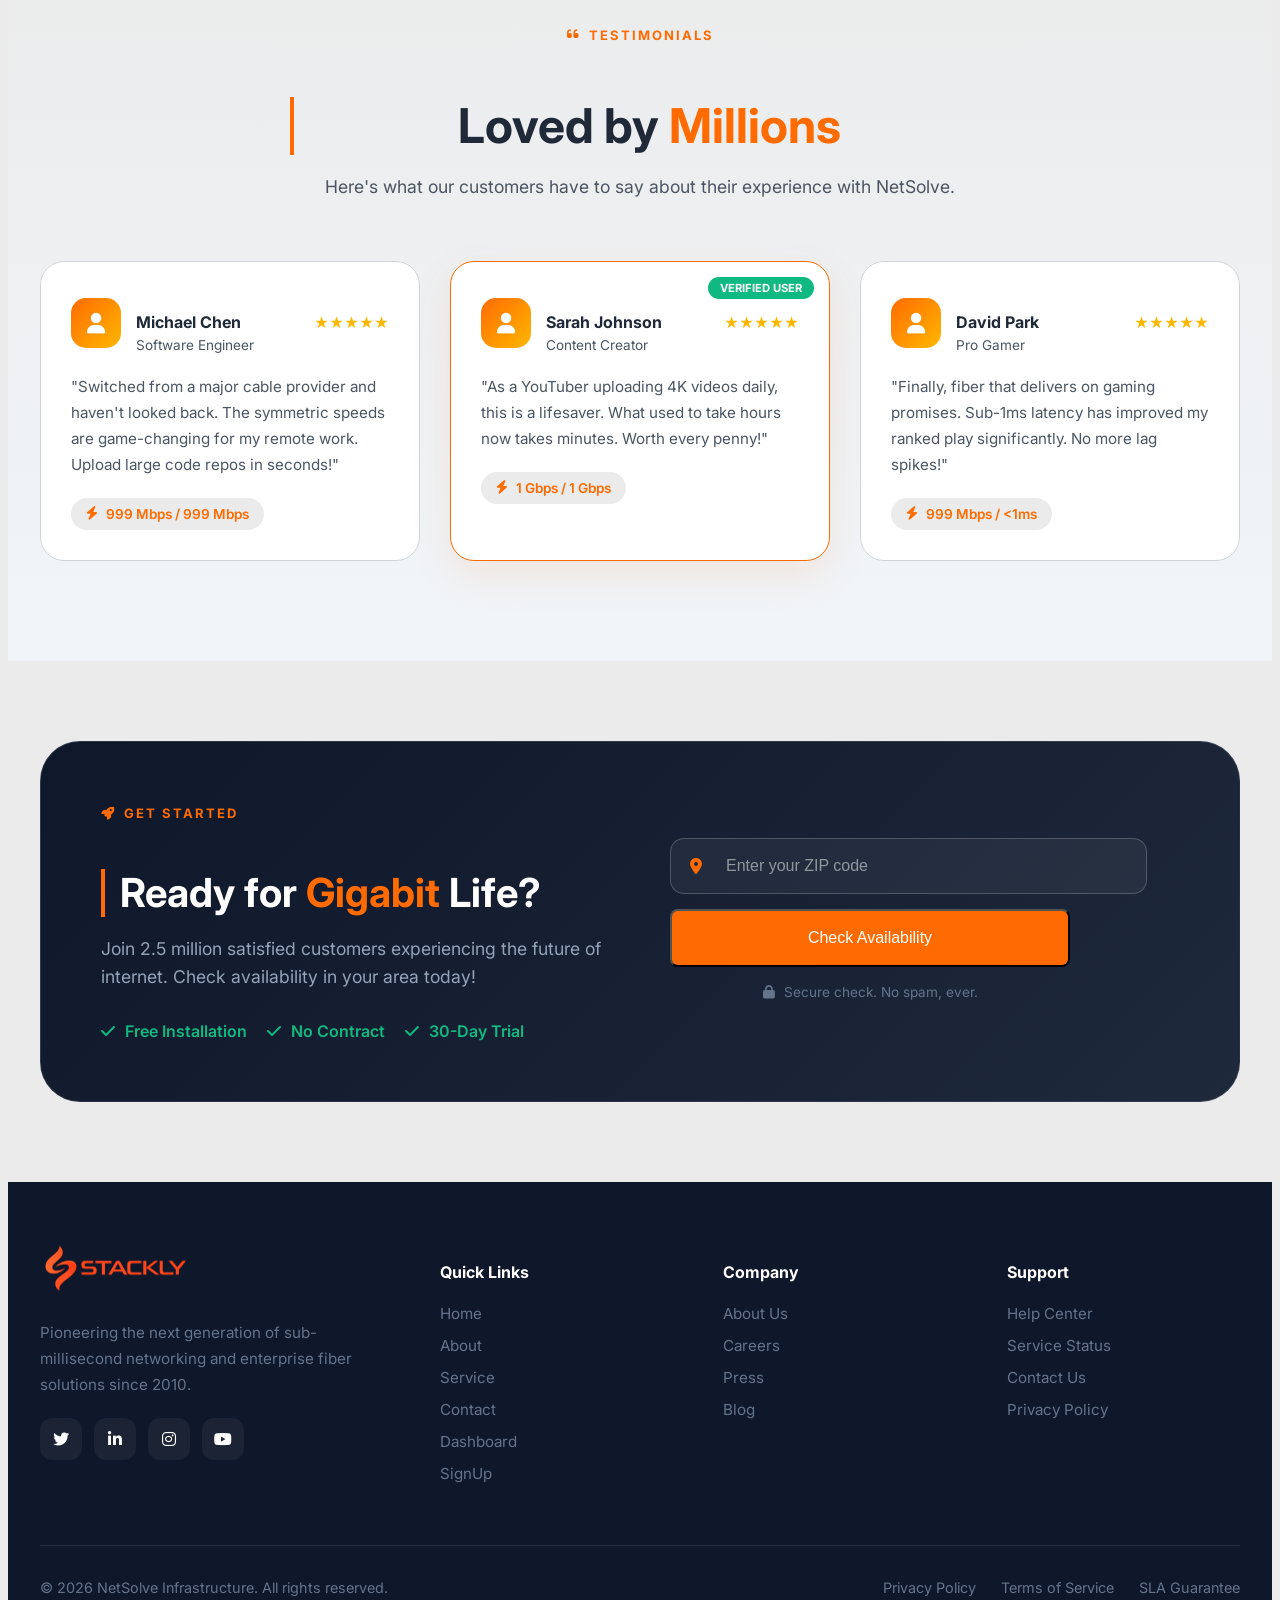
==== commit e944404d: "Add files via upload" ====
--- a/index.html
+++ b/index.html
@@ -527,8 +527,8 @@
                         <li><a href="index.html">Home</a></li>
                         <li><a href="about.html">About</a></li>
                         <li><a href="service.html">Service</a></li>
-                        <li><a href="service.html">Contact</a></li>
-                        <li><a href="service.html">Dashboard</a></li>
+                        <li><a href="contact.html">Contact</a></li>
+                        <li><a href="dashboard.html">Dashboard</a></li>
                         <li><a href="sign.html">SignUp</a></li>
                     </ul>
                 </div>
--- a/root.css
+++ b/root.css
@@ -3,30 +3,25 @@
 
 
 :root {
-    /* --- Primary Brand Colors --- */
-
+ 
     --primary-orange: #FF6B00;
     --primary-hover: #E66000;
     --primary-light: #FFF7ED;
     --navy:rgb(4, 4, 44);
 
-    /* --- Neutral Palette (Light Theme) --- */
-    /* --- The New Neutral Balance --- */
-    --bg-main: #EBEBEB;       /* Premium Light Gray */
-    --bg-subtle: #FFFFFF;     /* Pure White for cards to stand out */
-    --border-color: #D1D5DB;   /* Soft gray border */
+      --bg-main: #EBEBEB;      
+    --bg-subtle: #FFFFFF;     
+    --border-color: #D1D5DB;  
     
-    /* --- Typography Adjustment (Darker for Contrast) --- */
-    --text-main: #1F2937;     /* Deep Charcoal for high readability */
-    --text-muted: #4B5563;    /* Medium Gray for descriptions */
+     --text-main: #1F2937;    
+    --text-muted: #4B5563;    
     --text-on-orange: #FFFFFF;
 
     --success: #10B981;
     --error: #EF4444;
     --info: #0EA5E9;
 
-    /* --- Spacing & Shadows --- */
-    --radius: 8px;
+     --radius: 8px;
     --shadow-sm: 0 1px 3px rgba(0, 0, 0, 0.1);
     --shadow-md: 0 4px 6px -1px rgba(0, 0, 0, 0.1);
 }
@@ -83,8 +78,7 @@
 
 
 :root {
-    /* --- Font Sizes --- */
-    --fs-h1: 2.5rem;
+     --fs-h1: 2.5rem;
     --fs-h2: 2rem;
     --fs-h3: 1.5rem;
     --fs-h4: 1.25rem;
@@ -138,8 +132,7 @@
 
 
 
-/* header */
-
+ 
 .main-header {
     background-color: var(--bg-main);
     border-bottom: 1px solid var(--border-color);
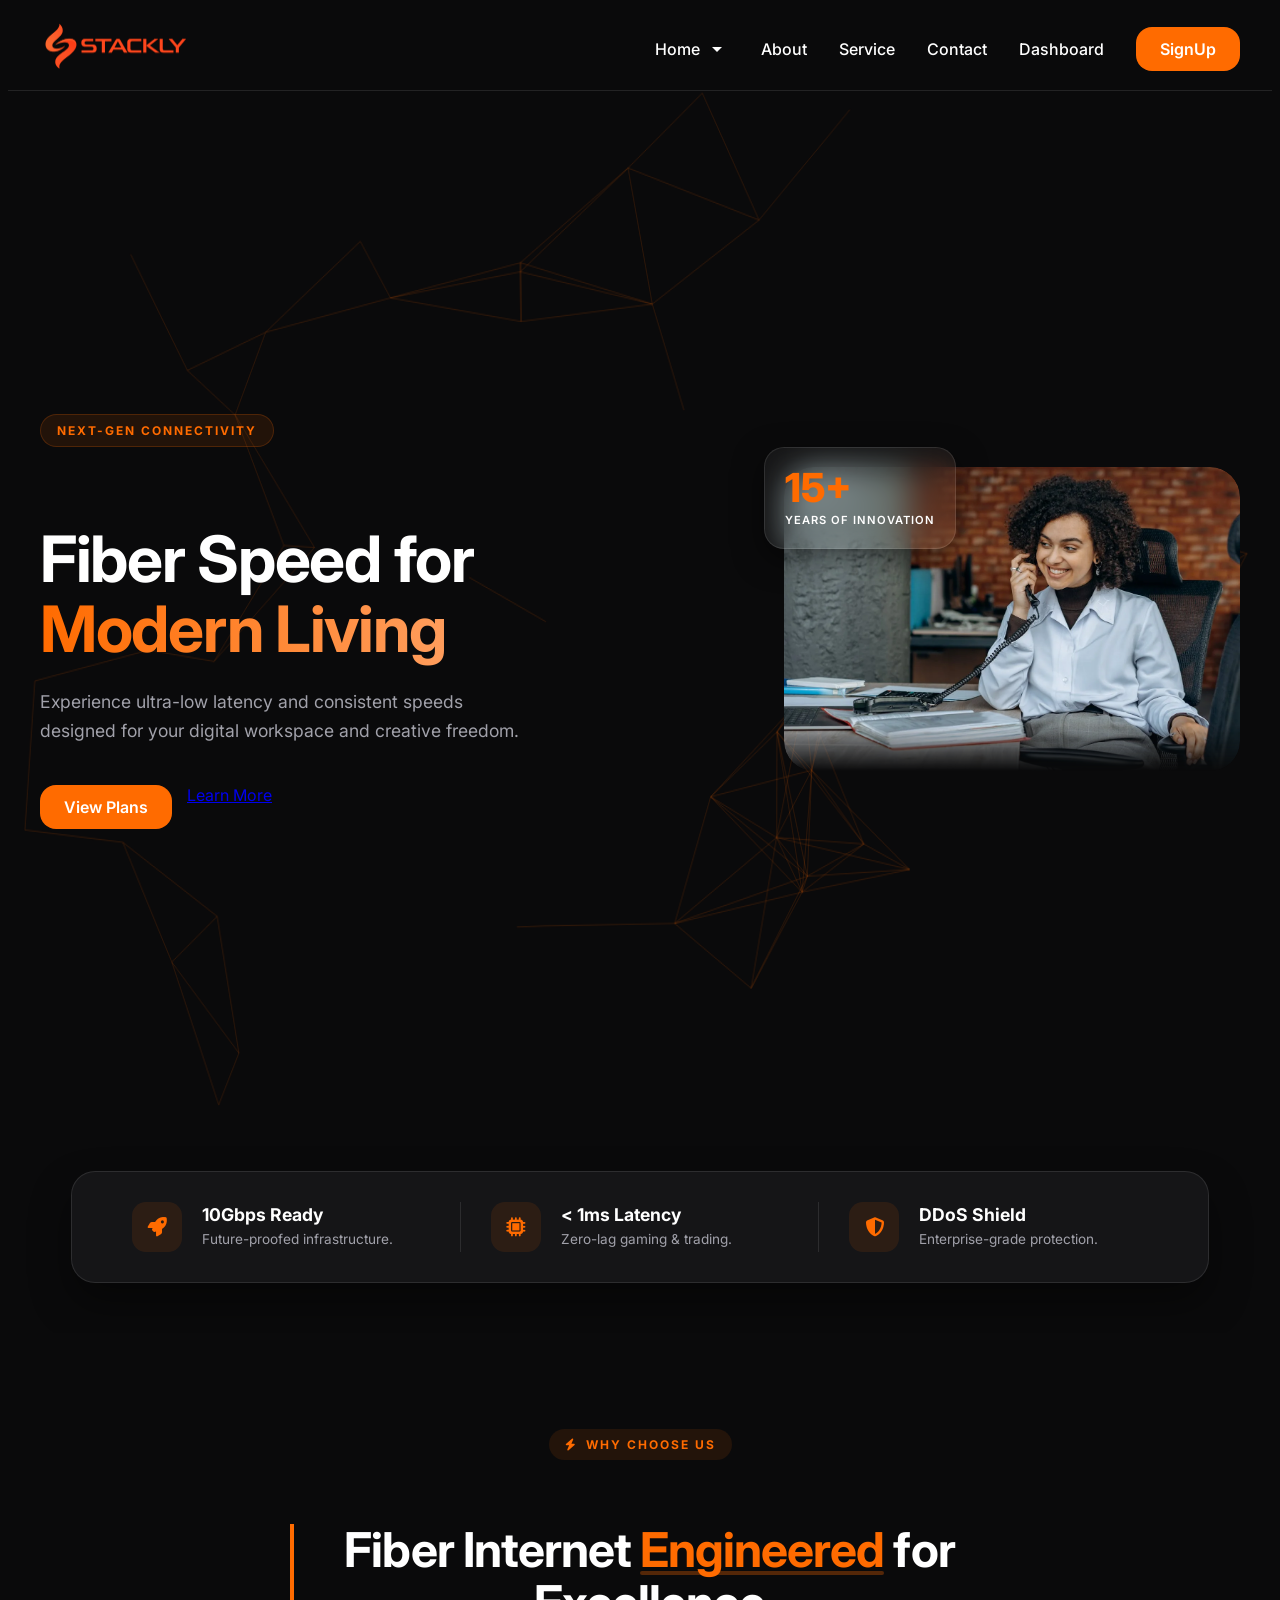
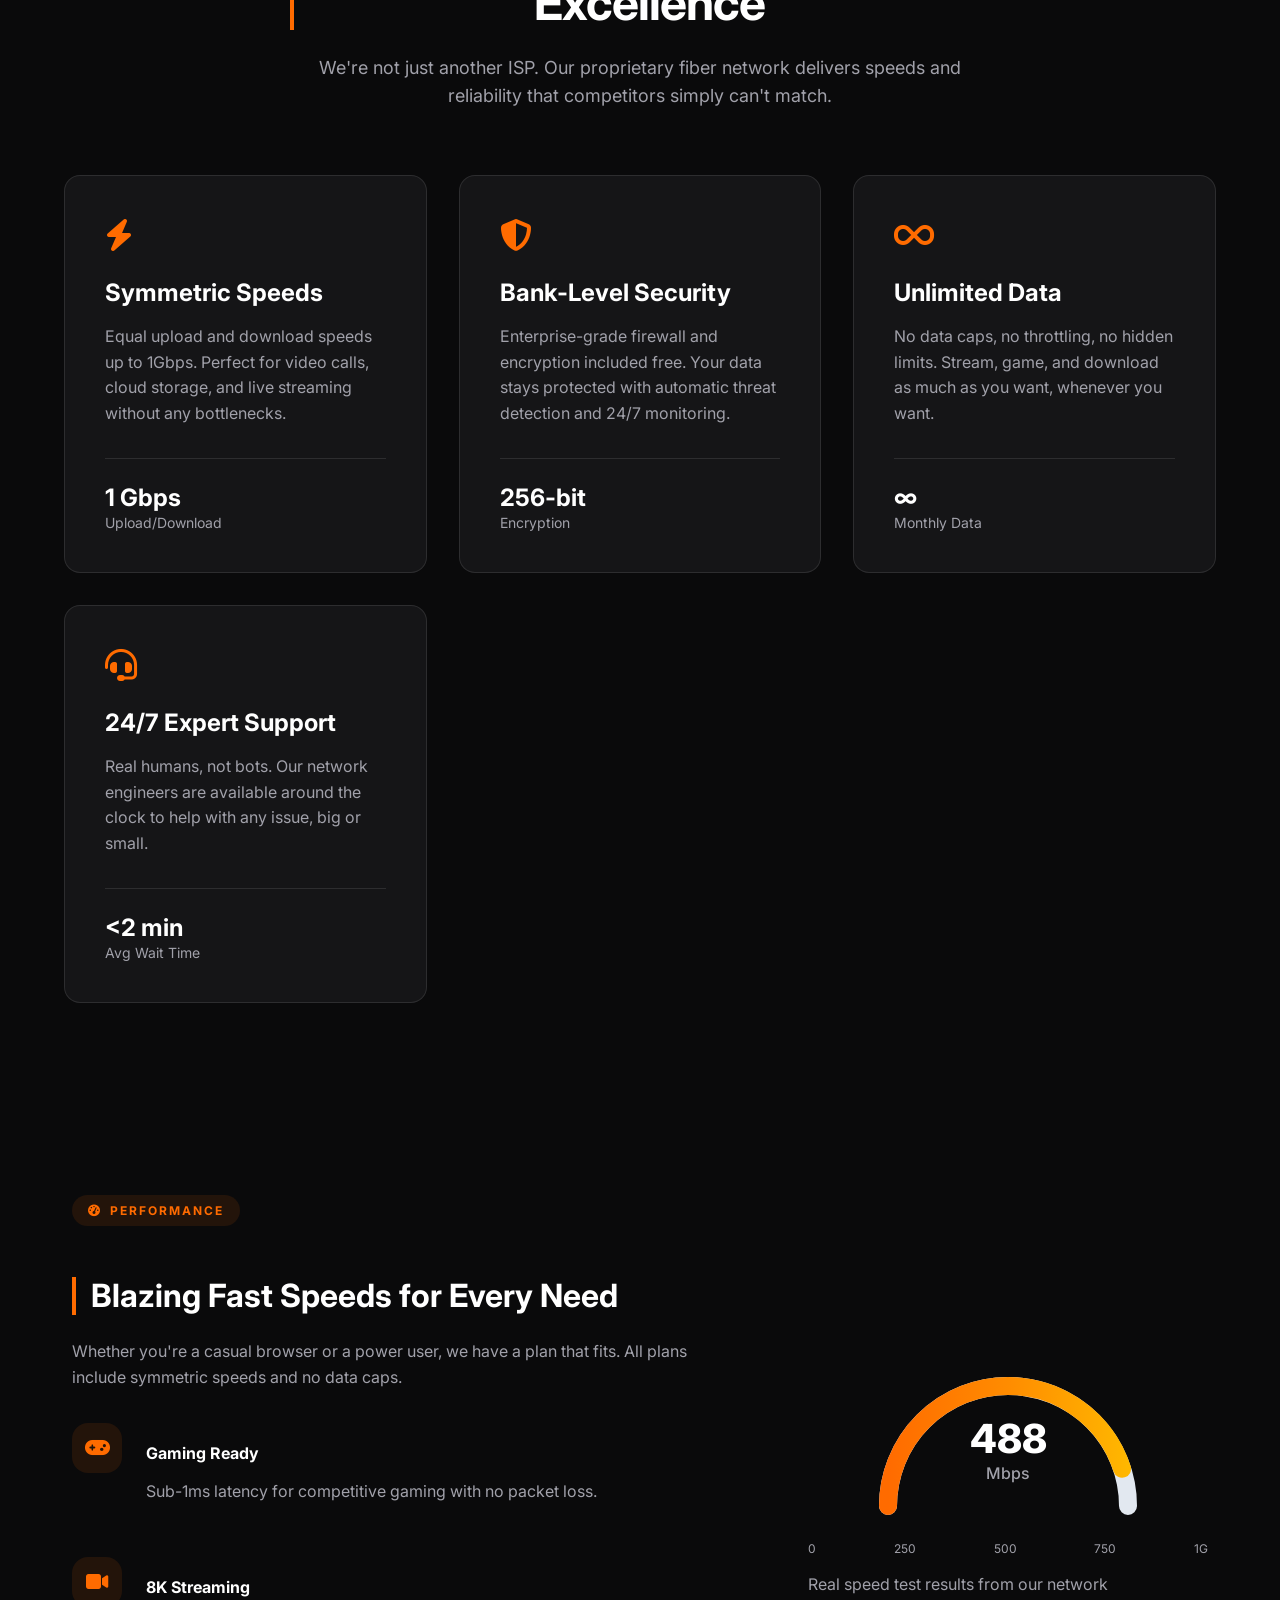
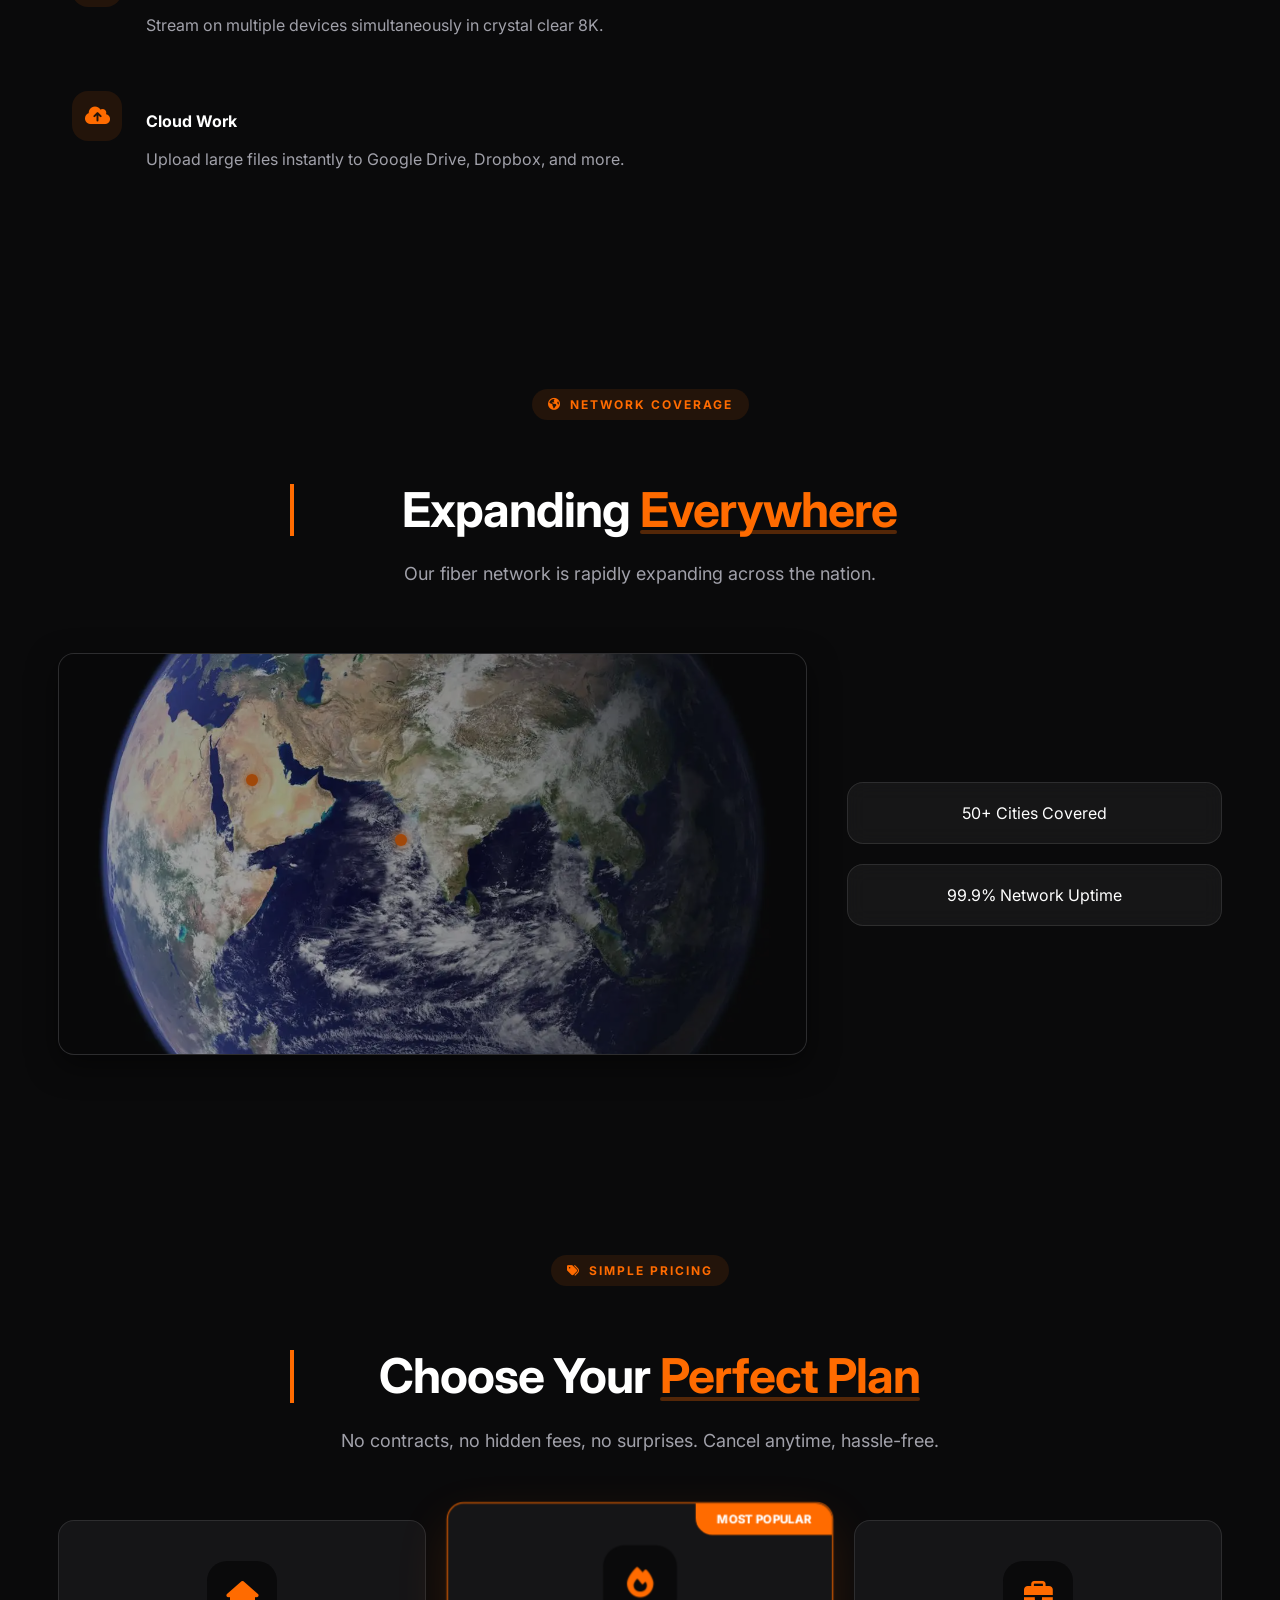
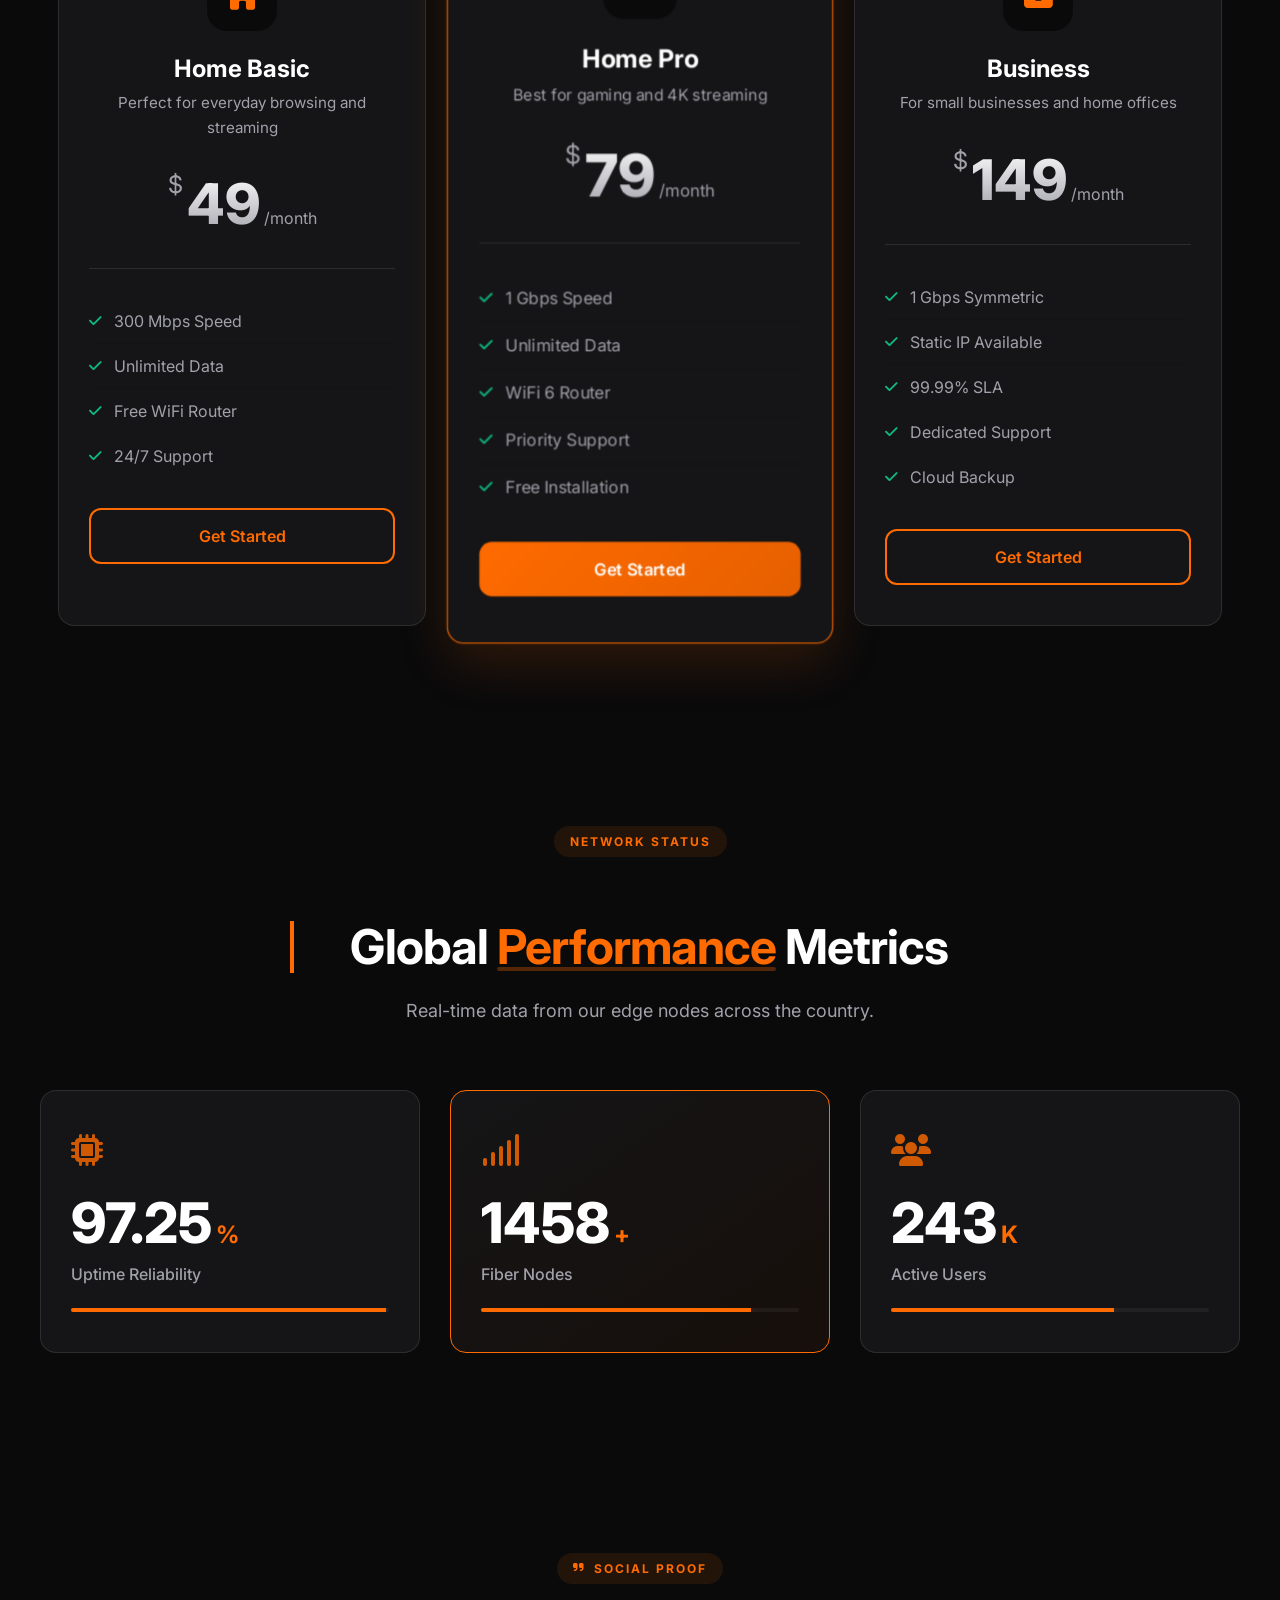
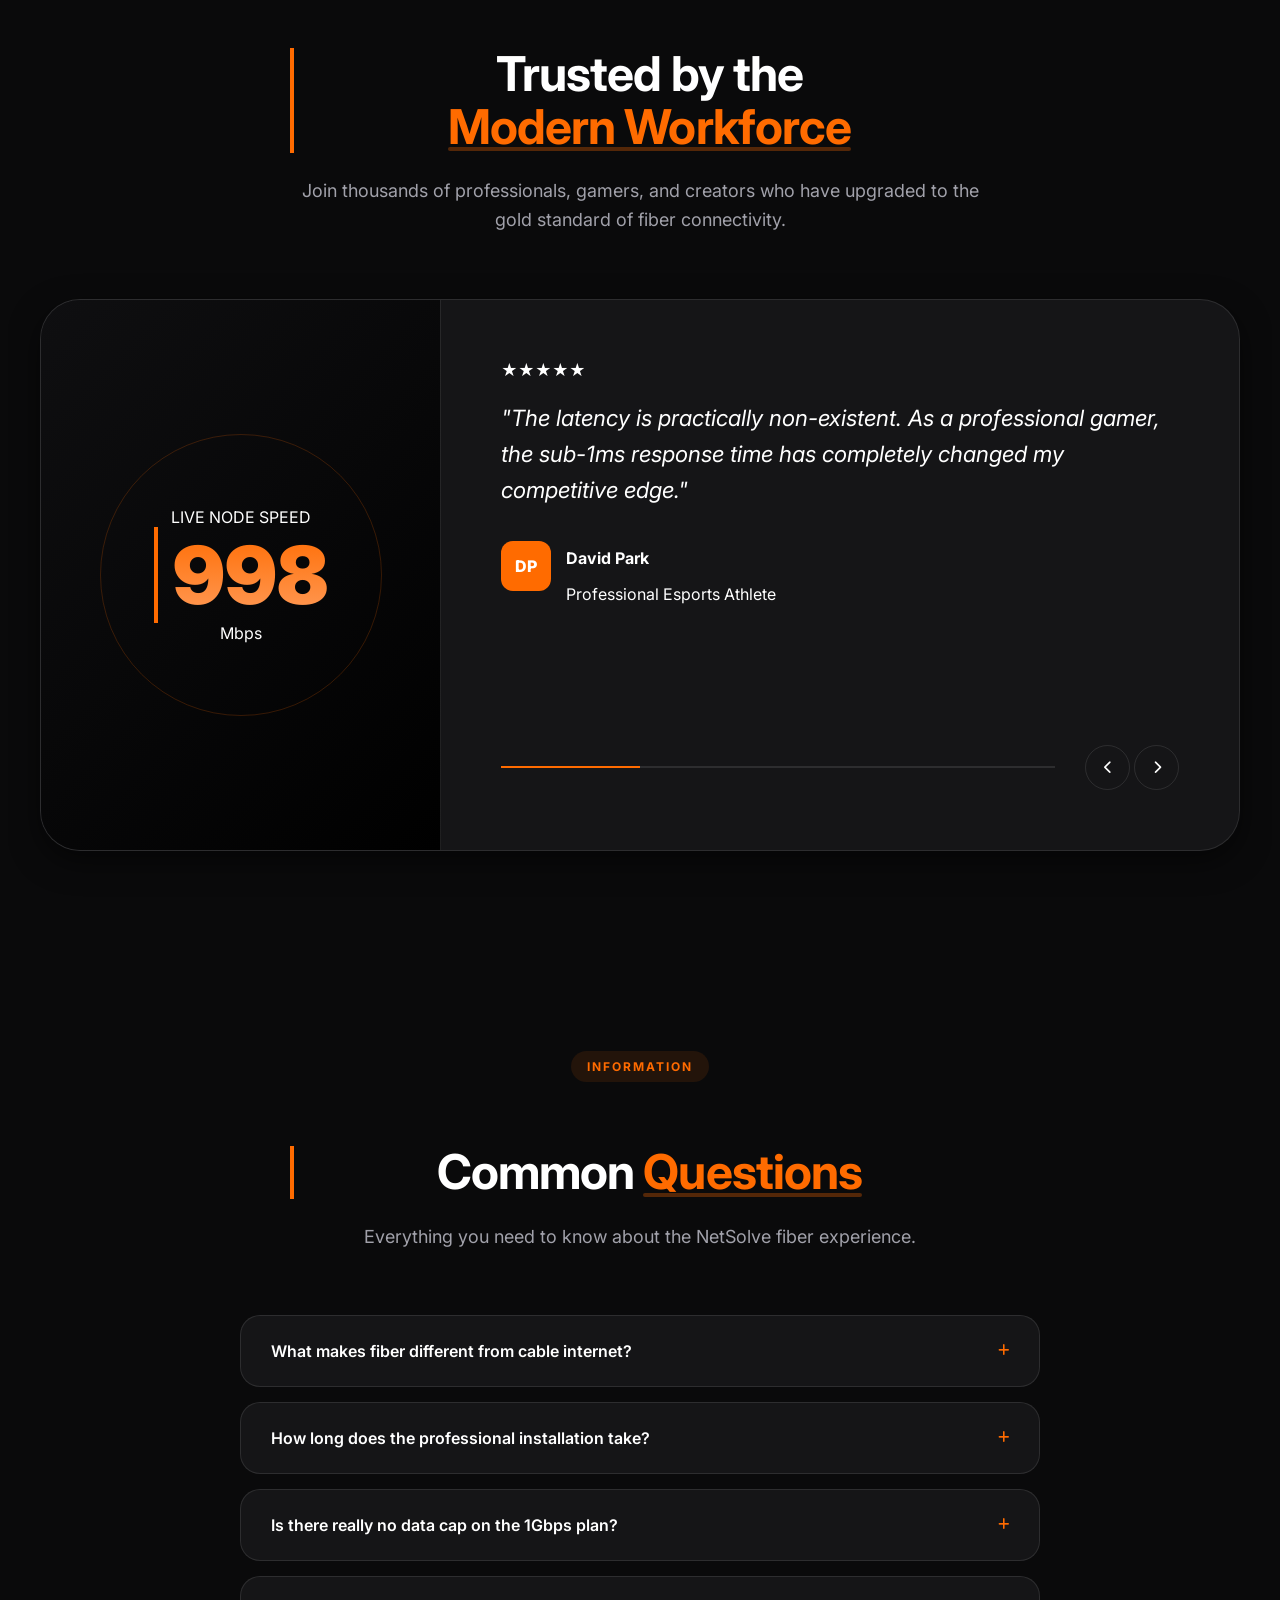
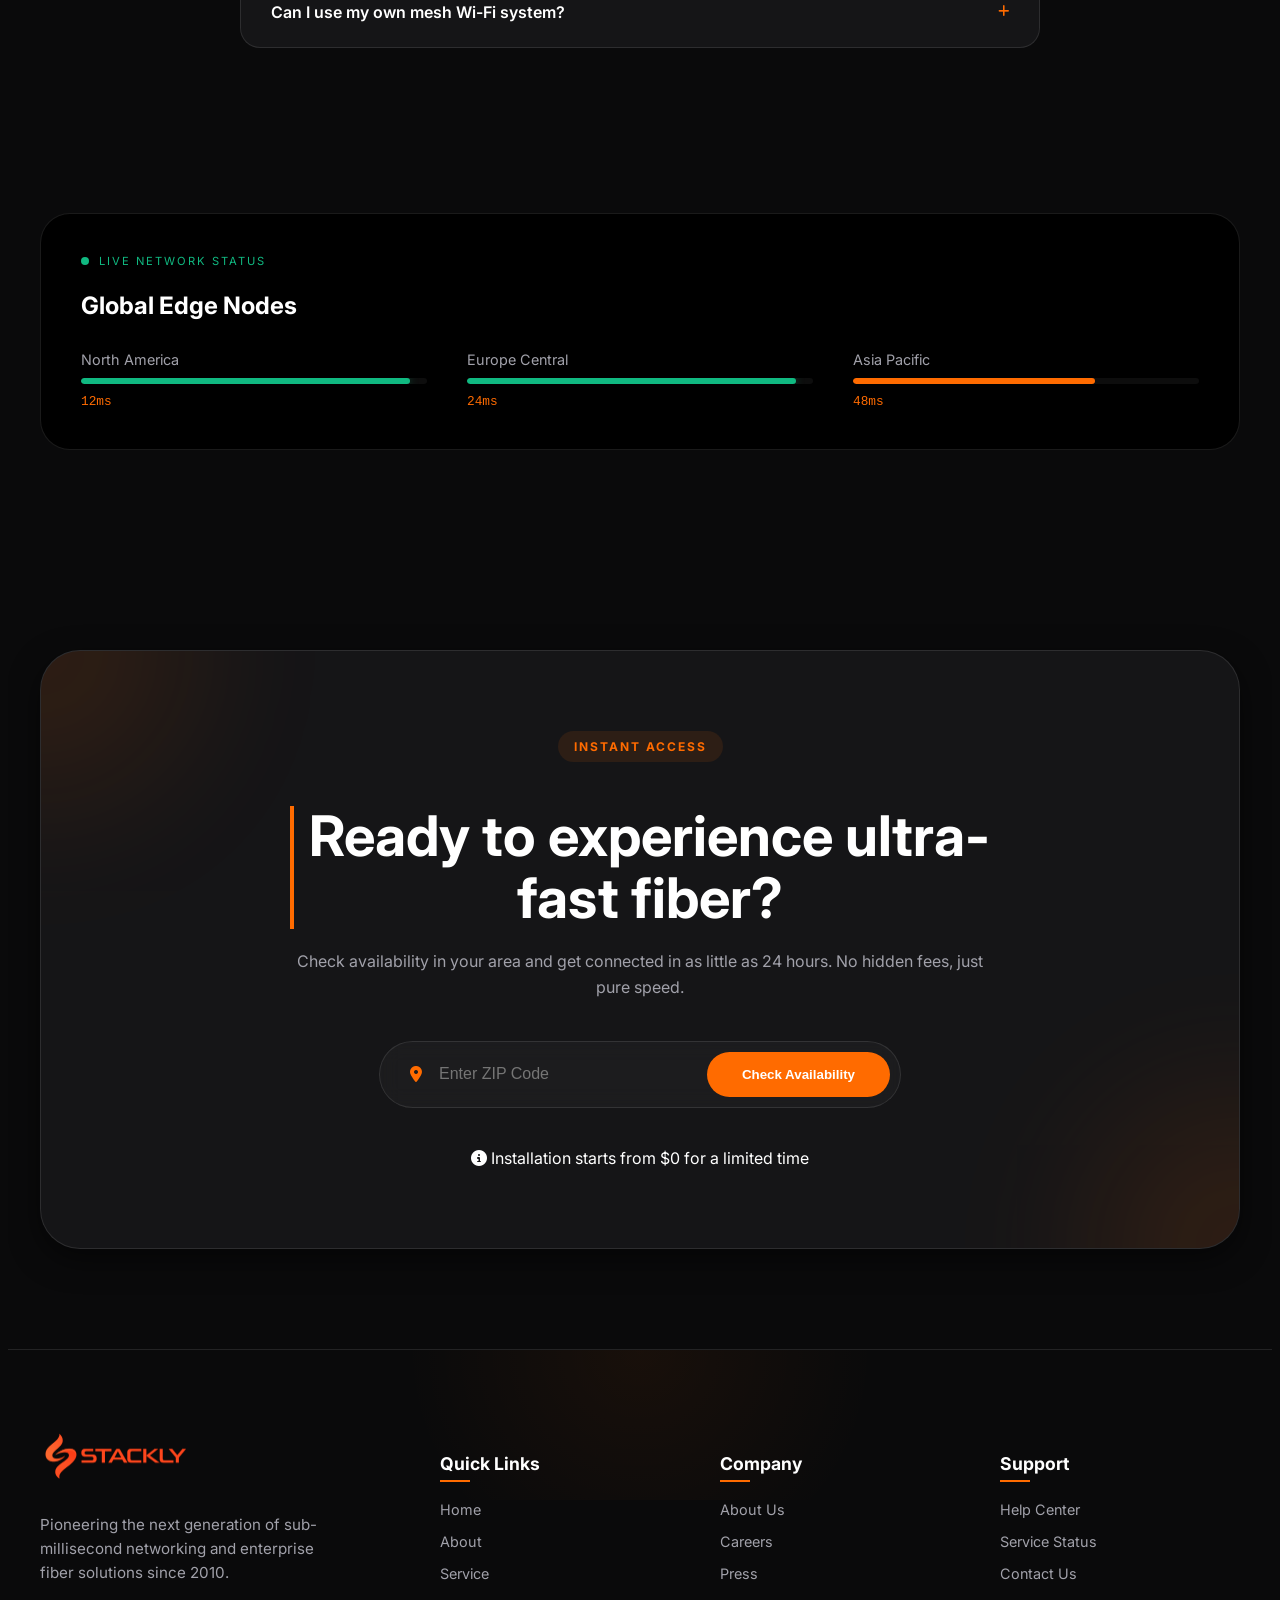
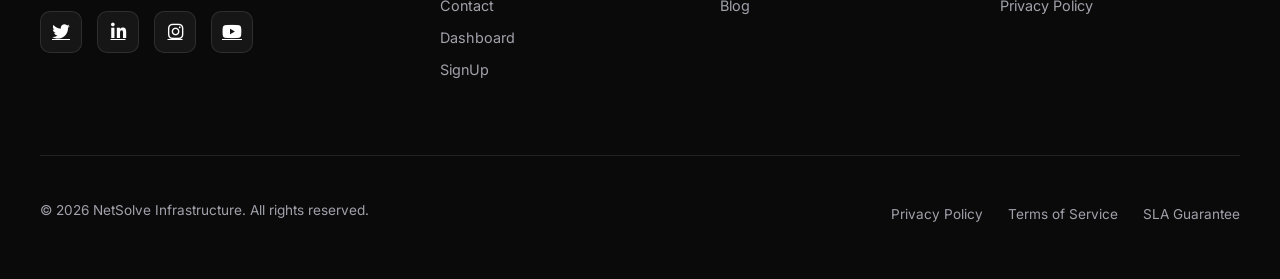
==== commit be1f7c54: "Add files via upload" ====
--- a/index.html
+++ b/index.html
@@ -61,49 +61,81 @@
     </header>
 
     <main>
-        <section class="hero" data-aos="fade-up">
-
-            <div class="hero-slide active">
-                <div class="hero-content">
-                    <span class="hero-tag">NETWORK SOLUTIONS</span>
-                    <h1>High Speed <br> Fiber Internet <br> For Your Home</h1>
-                    <p>Experience lightning fast fiber broadband with stable connectivity for streaming, gaming and
-                        work.</p>
-                    <a href="./404.html" class="btn-primary">Get Fiber Now</a>
-                </div>
-            </div>
-
-            <div class="hero-slide">
-                <div class="hero-content">
-                    <span class="hero-tag">SMART WIFI</span>
-                    <h1>Reliable WiFi <br> Coverage For <br> Every Corner</h1>
-                    <p>Smart WiFi routers with strong signal coverage designed for modern homes and offices.</p>
-                    <a href="./404.html" class="btn-primary">Explore Plans</a>
-                </div>
-            </div>
-
-            <div class="hero-slide">
-                <div class="hero-content">
-                    <span class="hero-tag">BUSINESS NETWORK</span>
-                    <h1>Secure Internet <br> Solutions For <br> Your Business</h1>
-                    <p>Enterprise grade connectivity with advanced security and dedicated bandwidth.</p>
-                    <a href="./404.html" class="btn-primary">Business Plans</a>
-                </div>
-            </div>
-
-            <div class="hero-slide">
-                <div class="hero-content">
-                    <span class="hero-tag">ULTRA FAST BROADBAND</span>
-                    <h1>Stream, Work <br> And Game <br> Without Limits</h1>
-                    <p>Unlimited fiber broadband designed for heavy internet users and smart homes.</p>
-                    <a href="./404.html" class="btn-primary">Check Availability</a>
-                </div>
-            </div>
-
-        </section>
-
-
-
+        <section class="hero-premium">
+    <!-- Your Original Background Animation -->
+    <canvas id="network-canvas"></canvas>
+
+    <div class="container hero-flex-container">
+        <!-- Text Side -->
+        <div class="hero-content-box">
+            <span class="hero-tag">NEXT-GEN CONNECTIVITY</span>
+            <h1>Fiber Speed for <br><span class="text-gradient">Modern Living</span></h1>
+            <p>Experience ultra-low latency and consistent speeds designed for your digital workspace and creative freedom.</p>
+            
+            <div class="hero-cta-group">
+                <a href="./plans.html" class="btn-primary">View Plans</a>
+                <a href="./404.html" class="btn-secondary">Learn More</a>
+            </div>
+        </div>
+
+        <!-- Visual Side: The New Floating Experience Card -->
+        <div class="hero-visual-box">
+            <div class="experience-card">
+                <div class="card-glow"></div>
+                <span class="exp-number">15+</span>
+                <span class="exp-text">Years of Innovation</span>
+            </div>
+            <!-- Sub-illustration or Hero Image -->
+            <img src="./assets/w1.webp" alt="Fiber Technology" class="hero-image">
+        </div>
+    </div>
+</section>
+
+
+
+
+
+
+
+        <section class="hero-bridge">
+            <div class="container">
+                <div class="bridge-grid">
+                    <div class="bridge-item" data-aos="fade-up">
+                        <div class="bridge-icon">
+                            <i class="fas fa-rocket"></i>
+                            <div class="icon-pulse"></div>
+                        </div>
+                        <div class="bridge-text">
+                            <h3>10Gbps Ready</h3>
+                            <p>Future-proofed infrastructure.</p>
+                        </div>
+                    </div>
+
+                    <div class="bridge-item" data-aos="fade-up" data-aos-delay="100">
+                        <div class="bridge-icon">
+                            <i class="fas fa-microchip"></i>
+                            <div class="icon-pulse"></div>
+                        </div>
+                        <div class="bridge-text">
+                            <h3>
+                                < 1ms Latency</h3>
+                                    <p>Zero-lag gaming & trading.</p>
+                        </div>
+                    </div>
+
+                    <div class="bridge-item" data-aos="fade-up" data-aos-delay="200">
+                        <div class="bridge-icon">
+                            <i class="fas fa-shield-alt"></i>
+                            <div class="icon-pulse"></div>
+                        </div>
+                        <div class="bridge-text">
+                            <h3>DDoS Shield</h3>
+                            <p>Enterprise-grade protection.</p>
+                        </div>
+                    </div>
+                </div>
+            </div>
+        </section>
 
 
 
@@ -260,23 +292,18 @@
 
 
 
-        <section class="coverage-section" id="coverage" data-aos="fade-down">
+        <section class="coverage-section" id="coverage">
             <div class="container">
                 <div class="section-header dark">
                     <span class="section-tag"><i class="fas fa-globe-americas"></i> Network Coverage</span>
                     <h2>Expanding <span class="accent">Everywhere</span></h2>
-                    <p>Our fiber network is rapidly expanding across the nation. Check if we service your area today.
-                    </p>
+                    <p>Our fiber network is rapidly expanding across the nation.</p>
                 </div>
 
                 <div class="coverage-wrapper">
                     <div class="coverage-map">
                         <div class="map-visual">
                             <div class="pulse-point" style="top: 30%; left: 25%;"></div>
-                            <div class="pulse-point" style="top: 40%; left: 35%;"></div>
-                            <div class="pulse-point" style="top: 25%; left: 55%;"></div>
-                            <div class="pulse-point" style="top: 50%; left: 60%;"></div>
-                            <div class="pulse-point" style="top: 60%; left: 30%;"></div>
                             <div class="pulse-point active" style="top: 45%; left: 45%;"></div>
                         </div>
                     </div>
@@ -286,32 +313,13 @@
                             <span class="coverage-label">Cities Covered</span>
                         </div>
                         <div class="coverage-stat">
-                            <span class="coverage-number">500+</span>
-                            <span class="coverage-label">Network Nodes</span>
-                        </div>
-                        <div class="coverage-stat">
-                            <span class="coverage-number">2.5M</span>
-                            <span class="coverage-label">Happy Users</span>
-                        </div>
-                        <div class="coverage-stat">
                             <span class="coverage-number">99.9%</span>
                             <span class="coverage-label">Network Uptime</span>
                         </div>
                     </div>
                 </div>
-
-                <div class="zip-check">
-                    <form class="zip-form" action="./404.html" method="GET">
-                        <div class="zip-input">
-                            <i class="fas fa-map-marker-alt"></i>
-                            <input type="text" placeholder="Enter your ZIP code" required>
-                        </div>
-                        <button type="submit" class="btn-primary">Check Coverage</button>
-                    </form>
-                </div>
-            </div>
-        </section>
-
+            </div>
+        </section>
 
 
 
@@ -400,106 +408,296 @@
 
 
 
-
-
-
-
-
-
-        <section class="testimonials-section" data-aos="fade-down">
+        <section class="stats-section" id="stats-trigger">
             <div class="container">
                 <div class="section-header">
-                    <span class="section-tag"><i class="fas fa-quote-left"></i> Testimonials</span>
-                    <h2>Loved by <span class="accent">Millions</span></h2>
-                    <p>Here's what our customers have to say about their experience with NetSolve.</p>
-                </div>
-
-                <div class="testimonials-grid">
-                    <div class="testimonial-card">
-                        <div class="testimonial-header">
-                            <div class="user-avatar"><i class="fas fa-user"></i></div>
-                            <div class="user-info">
-                                <h4>Michael Chen</h4>
-                                <span>Software Engineer</span>
-                            </div>
-                            <div class="stars">★★★★★</div>
-                        </div>
-                        <p>"Switched from a major cable provider and haven't looked back. The symmetric speeds are
-                            game-changing for my remote work. Upload large code repos in seconds!"</p>
-                        <div class="testimonial-speed">
-                            <i class="fas fa-bolt"></i> 999 Mbps / 999 Mbps
-                        </div>
-                    </div>
-
-                    <div class="testimonial-card featured">
-                        <div class="testimonial-badge">Verified User</div>
-                        <div class="testimonial-header">
-                            <div class="user-avatar"><i class="fas fa-user"></i></div>
-                            <div class="user-info">
-                                <h4>Sarah Johnson</h4>
-                                <span>Content Creator</span>
-                            </div>
-                            <div class="stars">★★★★★</div>
-                        </div>
-                        <p>"As a YouTuber uploading 4K videos daily, this is a lifesaver. What used to take hours now
-                            takes minutes. Worth every penny!"</p>
-                        <div class="testimonial-speed">
-                            <i class="fas fa-bolt"></i> 1 Gbps / 1 Gbps
-                        </div>
-                    </div>
-
-                    <div class="testimonial-card">
-                        <div class="testimonial-header">
-                            <div class="user-avatar"><i class="fas fa-user"></i></div>
-                            <div class="user-info">
-                                <h4>David Park</h4>
-                                <span>Pro Gamer</span>
-                            </div>
-                            <div class="stars">★★★★★</div>
-                        </div>
-                        <p>"Finally, fiber that delivers on gaming promises. Sub-1ms latency has improved my ranked play
-                            significantly. No more lag spikes!"</p>
-                        <div class="testimonial-speed">
-                            <i class="fas fa-bolt"></i> 999 Mbps / <1ms </div>
-                        </div>
-                    </div>
-                </div>
-        </section>
-
-
-
-
-
-
-
-
-        <section class="cta-section" id="contact" data-aos="slide-up">
-            <div class="container">
-                <div class="cta-box">
+                    <span class="section-tag">Network Status</span>
+                    <h2>Global <span class="accent">Performance</span> Metrics</h2>
+                    <p>Real-time data from our edge nodes across the country.</p>
+                </div>
+
+                <div class="stats-grid">
+                    <div class="stat-card">
+                        <div class="stat-icon"><i class="fas fa-microchip"></i></div>
+                        <div class="stat-info">
+                            <h3 class="stat-number" data-target="99.99">0</h3>
+                            <span class="stat-suffix">%</span>
+                            <p>Uptime Reliability</p>
+                        </div>
+                        <div class="stat-progress">
+                            <div class="progress-fill" style="width: 99%"></div>
+                        </div>
+                    </div>
+
+                    <div class="stat-card featured">
+                        <div class="stat-icon"><i class="fas fa-signal"></i></div>
+                        <div class="stat-info">
+                            <h3 class="stat-number" data-target="1500">0</h3>
+                            <span class="stat-suffix">+</span>
+                            <p>Fiber Nodes</p>
+                        </div>
+                        <div class="stat-progress">
+                            <div class="progress-fill" style="width: 85%"></div>
+                        </div>
+                    </div>
+
+                    <div class="stat-card">
+                        <div class="stat-icon"><i class="fas fa-users"></i></div>
+                        <div class="stat-info">
+                            <h3 class="stat-number" data-target="250">0</h3>
+                            <span class="stat-suffix">K</span>
+                            <p>Active Users</p>
+                        </div>
+                        <div class="stat-progress">
+                            <div class="progress-fill" style="width: 70%"></div>
+                        </div>
+                    </div>
+                </div>
+            </div>
+        </section>
+
+
+
+
+        <section class="premium-testimonial-section" id="testimonial-area">
+            <div class="container">
+                <div class="section-header testimonial-header-wrap">
+                    <div class="section-tag">
+                        <i class="fas fa-quote-right"></i>
+                        <span>Social Proof</span>
+                    </div>
+                    <h2>Trusted by the <span class="accent">Modern Workforce</span></h2>
+                    <p>Join thousands of professionals, gamers, and creators who have upgraded to the gold standard of
+                        fiber connectivity.</p>
+                    <div class="header-line"></div>
+                </div>
+
+                <div class="testimonial-ui-wrapper">
+
+                    <div class="visual-side">
+                        <div class="speed-monitor">
+                            <div class="orbit-ring"></div>
+                            <div class="monitor-content">
+                                <span class="label">LIVE NODE SPEED</span>
+                                <h2 id="live-speed">0</h2>
+                                <span class="unit">Mbps</span>
+                            </div>
+                        </div>
+                    </div>
+
+                    <div class="content-side">
+                        <div class="testimonial-container">
+
+                            <div class="testimonial-item active" data-speed="998">
+                                <div class="stars">★★★★★</div>
+                                <p>"The latency is practically non-existent. As a professional gamer, the sub-1ms
+                                    response time has completely changed my competitive edge."</p>
+                                <div class="user-profile">
+                                    <div class="avatar">DP</div>
+                                    <div class="details">
+                                        <h4>David Park</h4>
+                                        <span>Professional Esports Athlete</span>
+                                    </div>
+                                </div>
+                            </div>
+
+                            <div class="testimonial-item" data-speed="1024">
+                                <div class="stars">★★★★★</div>
+                                <p>"Uploading 4K raw footage used to take my team an entire night. Now, we're done
+                                    before the coffee is cold. Simply unmatched."</p>
+                                <div class="user-profile">
+                                    <div class="avatar">SJ</div>
+                                    <div class="details">
+                                        <h4>Sarah Johnson</h4>
+                                        <span>Creative Director</span>
+                                    </div>
+                                </div>
+                            </div>
+
+                            <div class="testimonial-item" data-speed="850">
+                                <div class="stars">★★★★★</div>
+                                <p>"Remote server management requires extreme stability. NetSolve is the only ISP I've
+                                    used that has zero packet loss during peak hours."</p>
+                                <div class="user-profile">
+                                    <div class="avatar">MC</div>
+                                    <div class="details">
+                                        <h4>Michael Chen</h4>
+                                        <span>Systems Architect</span>
+                                    </div>
+                                </div>
+                            </div>
+
+                            <div class="testimonial-item" data-speed="940">
+                                <div class="stars">★★★★★</div>
+                                <p>"Customer service is actually human. When we upgraded our office, their engineers
+                                    were on-site the next day. Truly premium service."</p>
+                                <div class="user-profile">
+                                    <div class="avatar">EL</div>
+                                    <div class="details">
+                                        <h4>Elena Rodriguez</h4>
+                                        <span>Tech Startup Founder</span>
+                                    </div>
+                                </div>
+                            </div>
+
+                        </div>
+
+                        <div class="ui-controls">
+                            <div class="progress-bar">
+                                <div class="fill" id="ui-progress"></div>
+                            </div>
+                            <div class="btn-group">
+                                <button onclick="prevTestimonial()"><i class="fas fa-chevron-left"></i></button>
+                                <button onclick="nextTestimonial()"><i class="fas fa-chevron-right"></i></button>
+                            </div>
+                        </div>
+                    </div>
+
+                </div>
+            </div>
+        </section>
+
+
+
+
+
+
+
+
+        <section class="faq-section" id="faq">
+            <div class="container">
+                <div class="section-header">
+                    <span class="section-tag">Information</span>
+                    <h2>Common <span class="accent">Questions</span></h2>
+                    <p>Everything you need to know about the NetSolve fiber experience.</p>
+                </div>
+
+                <div class="faq-container">
+                    <div class="faq-item" data-aos="fade-up">
+                        <div class="faq-question">
+                            <span>What makes fiber different from cable internet?</span>
+                            <i class="fas fa-plus"></i>
+                        </div>
+                        <div class="faq-answer">
+                            <p>Fiber uses light pulses through glass strands, offering symmetric speeds (same
+                                upload/download) and significantly lower latency compared to traditional copper cable
+                                networks.</p>
+                        </div>
+                    </div>
+
+                    <div class="faq-item" data-aos="fade-up" data-aos-delay="100">
+                        <div class="faq-question">
+                            <span>How long does the professional installation take?</span>
+                            <i class="fas fa-plus"></i>
+                        </div>
+                        <div class="faq-answer">
+                            <p>Our expert engineers typically complete a full residential installation in 60 to 90
+                                minutes, including specialized router configuration and signal testing.</p>
+                        </div>
+                    </div>
+
+                    <div class="faq-item" data-aos="fade-up" data-aos-delay="200">
+                        <div class="faq-question">
+                            <span>Is there really no data cap on the 1Gbps plan?</span>
+                            <i class="fas fa-plus"></i>
+                        </div>
+                        <div class="faq-answer">
+                            <p>Correct. We believe in true connectivity. There are zero data caps, no throttling, and no
+                                "fair usage" policies that slow you down.</p>
+                        </div>
+                    </div>
+
+                    <div class="faq-item" data-aos="fade-up" data-aos-delay="300">
+                        <div class="faq-question">
+                            <span>Can I use my own mesh Wi-Fi system?</span>
+                            <i class="fas fa-plus"></i>
+                        </div>
+                        <div class="faq-answer">
+                            <p>Yes. While we provide a Wi-Fi 6 gateway, our system is fully compatible with popular mesh
+                                networks like Eero, Google Nest, and Orbi via bridge mode.</p>
+                        </div>
+                    </div>
+                </div>
+            </div>
+        </section>
+
+
+
+
+
+        <section class="node-status-section">
+            <div class="container">
+                <div class="status-board">
+                    <div class="status-header">
+                        <div class="live-indicator">
+                            <span class="dot-pulse"></span>
+                            LIVE NETWORK STATUS
+                        </div>
+                        <h3>Global Edge Nodes</h3>
+                    </div>
+
+                    <div class="node-grid">
+                        <div class="node-item">
+                            <span class="node-name">North America</span>
+                            <div class="status-bar">
+                                <div class="fill active"></div>
+                            </div>
+                            <span class="node-ms">12ms</span>
+                        </div>
+                        <div class="node-item">
+                            <span class="node-name">Europe Central</span>
+                            <div class="status-bar">
+                                <div class="fill active"></div>
+                            </div>
+                            <span class="node-ms">24ms</span>
+                        </div>
+                        <div class="node-item">
+                            <span class="node-name">Asia Pacific</span>
+                            <div class="status-bar">
+                                <div class="fill busy"></div>
+                            </div>
+                            <span class="node-ms">48ms</span>
+                        </div>
+                    </div>
+                </div>
+            </div>
+        </section>
+
+
+
+
+        <section class="cta-premium-section">
+            <div class="container">
+                <div class="cta-glass-wrapper">
+                    <div class="glow-orb orb-1"></div>
+                    <div class="glow-orb orb-2"></div>
+
                     <div class="cta-content">
-                        <span class="section-tag"><i class="fas fa-rocket"></i> Get Started</span>
-                        <h2>Ready for <span class="accent">Gigabit</span> Life?</h2>
-                        <p>Join 2.5 million satisfied customers experiencing the future of internet. Check availability
-                            in your area today!</p>
-                        <div class="cta-features">
-                            <div class="cta-feature"><i class="fas fa-check"></i> Free Installation</div>
-                            <div class="cta-feature"><i class="fas fa-check"></i> No Contract</div>
-                            <div class="cta-feature"><i class="fas fa-check"></i> 30-Day Trial</div>
-                        </div>
-                    </div>
-                    <div class="cta-form">
-                        <form action="./404.html" method="GET">
-                            <div class="form-group">
+                        <span class="section-tag">Instant Access</span>
+                        <h2>Ready to experience <span class="accent">ultra-fast</span> fiber?</h2>
+                        <p>Check availability in your area and get connected in as little as 24 hours. No hidden fees,
+                            just pure speed.</p>
+
+                        <form class="cta-zip-form" action="404.html" method="GET">
+                            <div class="input-group">
                                 <i class="fas fa-map-marker-alt"></i>
-                                <input type="text" placeholder="Enter your ZIP code" required>
-                            </div>
-                            <button type="submit" class="btn-primary full">Check Availability</button>
+                                <input type="text" id="cta-zip" placeholder="Enter ZIP Code" required>
+                            </div>
+                            <button type="submit" class="btn-cta">
+                                <span class="btn-text">Check Availability</span>
+                                <div class="loading-spinner"></div>
+                            </button>
                         </form>
-                        <p class="form-note"><i class="fas fa-lock"></i> Secure check. No spam, ever.</p>
-                    </div>
-                </div>
-            </div>
-        </section>
+
+                        <div class="cta-footer-note">
+                            <i class="fas fa-info-circle"></i>
+                            <span>Installation starts from $0 for a limited time</span>
+                        </div>
+                    </div>
+                </div>
+            </div>
+        </section>
+        
     </main>
 
 
--- a/style.css
+++ b/style.css
@@ -1,4 +1,17 @@
-.dropdown{
+ section {
+     padding: 80px 5%;
+     overflow: hidden;
+ }
+
+ .container {
+     max-width: 1200px;
+     margin: 0 auto;
+ }
+
+
+
+
+.dropdown {
     position: relative;
 }
 
@@ -13,151 +26,326 @@
     font-size: 12px;
 }
 
-.dropdown-menu{
+.dropdown-menu {
     position: absolute;
     top: 100%;
     left: 0;
     background-color: white;
     list-style: none;
-     min-width: 180px;
+    min-width: 180px;
     display: none;
 }
 
-.dropdown-menu li a{
+.dropdown-menu li a {
     display: block;
     padding: 10px 20px;
     text-decoration: none;
     color: black;
 }
 
-.dropdown-menu li a:hover{
+.dropdown-menu li a:hover {
     background-color: var(--bg-dark);
 }
 
-.dropdown.show .dropdown-menu{
+.dropdown.show .dropdown-menu {
     display: block;
 }
 
-@media screen and (max-width:768px){
-
-.dropdown{
+@media screen and (max-width:768px) {
+
+    .dropdown {
+        width: 100%;
+    }
+
+    .home-link {
+        justify-content: space-between;
+        width: 100%;
+    }
+
+    .dropdown-menu {
+        position: static;
+        width: 100%;
+        background-color: #111;
+    }
+
+    .dropdown-menu li a {
+        color: white;
+        padding: 12px 15px;
+    }
+
+}
+
+
+
+
+
+.hero-premium {
+    position: relative;
+    min-height: 100vh;
+    display: flex;
+    align-items: center;
+    background: var(--bg-main);
+    overflow: hidden;
+    padding: 80px 0;
+}
+
+#network-canvas {
+    position: absolute;
+    top: 0;
+    left: 0;
     width: 100%;
-}
-
-.home-link{
-    justify-content: space-between;
+    height: 100%;
+    z-index: 0;
+}
+
+.hero-flex-container {
+    position: relative;
+    z-index: 1;
+    display: grid;
+    grid-template-columns: 1.2fr 0.8fr;
+    gap: 60px;
+    align-items: center;
+}
+
+/* --- Text Styling --- */
+.hero-content-box {
+    text-align: left;
+}
+
+.hero-tag {
+    display: inline-block;
+    background: rgba(255, 107, 0, 0.1);
+    color: var(--primary-orange);
+    padding: 8px 16px;
+    border-radius: 50px;
+    font-size: 0.75rem;
+    font-weight: 700;
+    letter-spacing: 2px;
+    margin-bottom: 1.5rem;
+    border: 1px solid rgba(255, 107, 0, 0.2);
+}
+
+.hero-content-box h1 {
+    font-size: clamp(2.5rem, 5vw, 4rem);
+    line-height: 1.1;
+    margin-bottom: 1.5rem;
+    color: #fff;
+}
+
+.text-gradient {
+    background: linear-gradient(to right, var(--primary-orange), #ff9d5c);
+    -webkit-background-clip: text;
+    -webkit-text-fill-color: transparent;
+}
+
+.hero-content-box p {
+    font-size: 1.1rem;
+    color: var(--text-muted);
+    max-width: 500px;
+    margin-bottom: 2.5rem;
+}
+
+.hero-cta-group {
+    display: flex;
+    gap: 15px;
+}
+
+/* --- Visual Styling & Floating Card --- */
+.hero-visual-box {
+    position: relative;
+}
+
+.hero-image {
     width: 100%;
-}
-
-.dropdown-menu{
-    position: static;
+    border-radius: 30px;
+    box-shadow: 0 30px 60px rgba(0,0,0,0.4);
+    mask-image: linear-gradient(to bottom, black 85%, transparent 100%);
+}
+
+.experience-card {
+    position: absolute;
+    top: -20px;
+    left: -20px;
+    background: var(--bg-glass);
+    backdrop-filter: blur(15px);
+    border: 1px solid var(--border-color);
+    padding: 20px;
+    border-radius: 20px;
+    z-index: 5;
+    animation: floatUI 6s ease-in-out infinite;
+    box-shadow: var(--shadow-premium);
+}
+
+.exp-number {
+    display: block;
+    font-size: 2.5rem;
+    font-weight: 800;
+    color: var(--primary-orange);
+    line-height: 1;
+}
+
+.exp-text {
+    font-size: 0.7rem;
+    color: #fff;
+    text-transform: uppercase;
+    letter-spacing: 1px;
+    font-weight: 600;
+}
+
+@keyframes floatUI {
+    0%, 100% { transform: translateY(0); }
+    50% { transform: translateY(-15px); }
+}
+
+/* --- 768px Media Query --- */
+@media (max-width: 768px) {
+    .hero-premium {
+        padding: 120px 20px 60px;
+        text-align: center;
+    }
+
+    .hero-flex-container {
+        grid-template-columns: 1fr;
+        gap: 80px;
+    }
+
+    .hero-content-box {
+        text-align: center;
+    }
+
+    .hero-content-box p {
+        margin: 0 auto 2.5rem;
+    }
+
+    .hero-cta-group {
+        justify-content: center;
+        flex-direction: column;
+    }
+
+    .btn-primary, .btn-secondary {
+        width: 100%;
+    }
+
+    .hero-image {
+        max-width: 450px;
+        margin: 0 auto;
+    }
+
+    .experience-card {
+        top: -10px;
+        left: 20px;
+    }
+}
+
+
+
+
+.hero-bridge {
+    position: relative;
+    z-index: 10;
+    margin-top: -60px;
+    padding-bottom: 50px;
+}
+
+.bridge-grid {
+    display: grid;
+    grid-template-columns: repeat(3, 1fr);
+    background: var(--bg-card);
+    backdrop-filter: blur(20px);
+    border: 1px solid var(--border-color);
+    border-radius: 24px;
+    padding: 30px;
+    box-shadow: 0 20px 40px rgba(0, 0, 0, 0.4);
+}
+
+.bridge-item {
+    display: flex;
+    align-items: center;
+    gap: 20px;
+    padding: 0 30px;
+    border-right: 1px solid var(--border-color);
+}
+
+.bridge-item:last-child {
+    border-right: none;
+}
+
+.bridge-icon {
+    position: relative;
+    width: 50px;
+    height: 50px;
+    background: rgba(255, 107, 0, 0.1);
+    border-radius: 14px;
+    display: flex;
+    align-items: center;
+    justify-content: center;
+    color: var(--primary-orange);
+    font-size: 1.2rem;
+    flex-shrink: 0;
+}
+
+.icon-pulse {
+    position: absolute;
     width: 100%;
-    background-color: #111;
-}
-
-.dropdown-menu li a{
-    color: white;
-    padding: 12px 15px;
-}
-
-}
-
-
-
-
-
-
-.hero{
-    position:relative;
-    height:90vh;
-    overflow:hidden;
-}
-
-.hero-slide{
-    position:absolute;
-    width:100%;
-    height:100%;
-    top:0;
-    left:0;
-    opacity:0;
-    transition:opacity 1s ease;
-    background-size:cover;
-    background-position:center;
-    display:flex;
-    align-items:center;
-}
-
-.hero-slide.active{
-    opacity:1;
-    z-index:1;
-}
-
-.hero-slide:nth-child(1){
-    background-image:linear-gradient(rgba(4,4,44,0.75),rgba(4,4,44,0.75)),
-    url("./assets/hero2.webp");
-}
-
-.hero-slide:nth-child(2){
-    background-image:linear-gradient(rgba(4,4,44,0.75),rgba(4,4,44,0.75)),
-    url("./assets/hero.webp");
-}
-
-.hero-slide:nth-child(3){
-    background-image:linear-gradient(rgba(4,4,44,0.75),rgba(4,4,44,0.75)),
-    url("./assets/w2.webp");
-}
-
-.hero-slide:nth-child(4){
-    background-image:linear-gradient(rgba(4,4,44,0.75),rgba(4,4,44,0.75)),
-    url("./assets/hero3.webp");
-}
-
-.hero-content{
-    max-width:1200px;
-    margin:auto;
-    padding:0 1.5rem;
-    color:white;
-}
-
-.hero-tag{
-    color:var(--primary-orange);
-    font-weight:600;
-    letter-spacing:2px;
-}
-
-.hero-content h1{
-    font-size:3rem;
-    margin:15px 0;
-    color:white;
-}
-
-.hero-content p{
-    max-width:500px;
-    color:#ddd;
-    margin-bottom:25px;
-}
-
-@media(max-width:768px){
-
-.hero{
-height:80vh;
-}
-
-.hero-content h1{
-font-size:2rem;
-}
-
-.hero-content p{
-font-size:0.9rem;
-}
-
-.btn-primary{
-padding:10px 18px;
-}
-
-}
-
-
+    height: 100%;
+    border: 2px solid var(--primary-orange);
+    border-radius: 14px;
+    opacity: 0;
+    animation: bridgePulse 2s infinite;
+}
+
+@keyframes bridgePulse {
+    0% {
+        transform: scale(1);
+        opacity: 0.5;
+    }
+
+    100% {
+        transform: scale(1.5);
+        opacity: 0;
+    }
+}
+
+.bridge-text h3 {
+    font-size: 1.1rem;
+    margin: 0;
+    color: var(--text-main);
+    font-weight: 700;
+}
+
+.bridge-text p {
+    font-size: 0.85rem;
+    margin: 4px 0 0;
+    color: var(--text-muted);
+}
+
+@media (max-width: 768px) {
+    .hero-bridge {
+        margin-top: -30px;
+        padding: 0 20px 40px;
+    }
+
+    .bridge-grid {
+        grid-template-columns: 1fr;
+        padding: 20px;
+        gap: 25px;
+    }
+
+    .bridge-item {
+        border-right: none;
+        border-bottom: 1px solid var(--border-color);
+        padding: 0 0 20px 0;
+    }
+
+    .bridge-item:last-child {
+        border-bottom: none;
+        padding-bottom: 0;
+    }
+
+    .bridge-text h3 {
+        font-size: 1.2rem;
+    }
+}
 
 
 
@@ -165,138 +353,85 @@
 
 
 .services-section {
-    padding: 120px 0;
+    padding: 6rem 0;
     background: var(--bg-main);
-}
-
-.container {
-    max-width: 1200px;
-    margin: 0 auto;
-    padding: 0 20px;
-}
-
-.section-header {
-    text-align: center;
-    max-width: 700px;
-    margin: 0 auto 60px;
-}
-
-.section-tag {
-    display: inline-flex;
-    align-items: center;
-    gap: 8px;
-    color: #FF6B00;
-    font-weight: 700;
-    font-size: 13px;
-    letter-spacing: 2px;
-    text-transform: uppercase;
-    margin-bottom: 15px;
-}
-
-.section-header h2 {
-    font-size: clamp(2rem, 4vw, 3rem);
-    color: var(--text-main);
-    margin-bottom: 15px;
-}
-
-.section-header h2 .accent {
-    color: #FF6B00;
-}
-
-.section-header p {
-    color: var(--text-muted);
-    font-size: 1.1rem;
+    position: relative;
 }
 
 .services-grid {
     display: grid;
-    grid-template-columns: repeat(4, 1fr);
-    gap: 25px;
+    grid-template-columns: repeat(auto-fit, minmax(280px, 1fr));
+    gap: 2rem;
+    padding: 0 1.5rem;
 }
 
 .service-card {
-    background: var(--bg-subtle);
+    background: var(--bg-card);
     border: 1px solid var(--border-color);
-    border-radius: 24px;
-    padding: 35px 25px;
-    text-align: center;
-    transition: all 0.4s ease;
+    padding: 2.5rem;
+    border-radius: var(--radius);
+    transition: all 0.4s cubic-bezier(0.175, 0.885, 0.32, 1.275);
     position: relative;
     overflow: hidden;
 }
 
-.service-card::before {
+.service-card:hover {
+    transform: translateY(-10px);
+    border-color: var(--primary-orange);
+    box-shadow: 0 20px 40px rgba(0, 0, 0, 0.5);
+}
+
+.service-icon {
+    font-size: 2rem;
+    color: var(--primary-orange);
+    margin-bottom: 1.5rem;
+}
+
+.service-stats {
+    margin-top: 2rem;
+    padding-top: 1.5rem;
+    border-top: 1px solid var(--border-color);
+}
+
+.service-stat {
+    display: block;
+    font-size: 1.5rem;
+    font-weight: 700;
+    color: var(--text-main);
+}
+
+.service-label {
+    color: var(--text-muted);
+    font-size: 0.875rem;
+}
+
+.service-card::after {
     content: '';
     position: absolute;
     top: 0;
     left: 0;
     right: 0;
-    height: 4px;
-    background: linear-gradient(90deg, #FF6B00, #FFB700);
-    transform: scaleX(0);
-    transition: transform 0.4s ease;
-}
-
-.service-card:hover {
-    transform: translateY(-10px);
-    box-shadow: 0 25px 50px rgba(0, 0, 0, 0.1);
-    border-color: #FF6B00;
-}
-
-.service-card:hover::before {
-    transform: scaleX(1);
-}
-
-.service-icon {
-    width: 70px;
-    height: 70px;
-    background: linear-gradient(135deg, rgba(255, 107, 0, 0.15), rgba(255, 107, 0, 0.05));
-    border-radius: 20px;
-    display: flex;
-    align-items: center;
-    justify-content: center;
-    margin: 0 auto 25px;
-    font-size: 1.8rem;
-    color: #FF6B00;
-    transition: all 0.3s ease;
-}
-
-.service-card:hover .service-icon {
-    background: linear-gradient(135deg, #FF6B00, #E66000);
-    color: white;
-    transform: scale(1.1);
-}
-
-.service-card h3 {
-    font-size: 1.25rem;
-    color: var(--text-main);
-    margin-bottom: 15px;
-}
-
-.service-card p {
-    color: var(--text-muted);
-    font-size: 0.95rem;
-    line-height: 1.6;
-    margin-bottom: 20px;
-}
-
-.service-stats {
-    padding-top: 20px;
-    border-top: 1px solid var(--border-color);
-}
-
-.service-stat {
-    display: block;
-    font-size: 1.8rem;
-    font-weight: 800;
-    color: #FF6B00;
-}
-
-.service-label {
-    font-size: 0.8rem;
-    color: var(--text-muted);
-}
-
+    bottom: 0;
+    border-radius: var(--radius);
+    opacity: 0;
+    background: radial-gradient(circle at center, var(--primary-glow), transparent 70%);
+    transition: opacity 0.4s ease;
+    z-index: 0;
+}
+
+.service-card:hover::after {
+    opacity: 1;
+}
+
+@media (max-width: 768px) {
+    .services-grid {
+        grid-template-columns: 1fr;
+    }
+
+    .section-header h2 {
+        font-size: 1.75rem;
+    }
+}
 
 
 
@@ -305,135 +440,89 @@
 
 
 .speed-showcase {
-    padding: 100px 0;
-    background: linear-gradient(180deg, var(--bg-main) 0%, #f8fafc 100%);
+    padding: 6rem 4rem;
+    background: var(--bg-main);
+    position: relative;
 }
 
 .speed-grid {
     display: grid;
-    grid-template-columns: 1fr 1fr;
-    gap: 60px;
-    align-items: center;
-}
-
-.speed-text h2 {
-    font-size: 2.5rem;
-    color: var(--text-main);
-    margin-bottom: 15px;
-}
-
-.speed-text h2 .accent {
-    color: #FF6B00;
-}
-
-.speed-text > p {
-    color: var(--text-muted);
-    font-size: 1.1rem;
-    margin-bottom: 30px;
+    grid-template-columns: 1fr 400px;
+    gap: 4rem;
+    align-items: center;
 }
 
 .speed-features {
     display: flex;
     flex-direction: column;
-    gap: 20px;
+    gap: 2rem;
+    margin-top: 2rem;
 }
 
 .s-feature {
     display: flex;
-    gap: 15px;
+    gap: 1.5rem;
     align-items: flex-start;
 }
 
-.s-feature .s-icon {
+.s-icon {
     width: 50px;
     height: 50px;
-    background: var(--bg-subtle);
-    border-radius: 12px;
+    background: rgba(255, 107, 0, 0.1);
+    border-radius: var(--radius);
     display: flex;
     align-items: center;
     justify-content: center;
-    color: #FF6B00;
-    font-size: 1.3rem;
+    color: var(--primary-orange);
+    font-size: 1.25rem;
     flex-shrink: 0;
-    transition: all 0.3s ease;
-}
-
-.s-feature:hover .s-icon {
-    background: #FF6B00;
-    color: white;
-}
-
-.s-feature h4 {
-    font-size: 1.1rem;
-    color: var(--text-main);
-    margin-bottom: 5px;
-}
-
-.s-feature p {
-    font-size: 0.9rem;
-    color: var(--text-muted);
-    margin: 0;
-}
-
-.speed-visual {
-    display: flex;
-    justify-content: center;
-    align-items: center;
-}
-
-.gauge-container {
+}
+
+.gauge-wrapper {
+    position: relative;
     width: 100%;
-    max-width: 400px;
-}
-
-.gauge-wrapper {
-    position: relative;
-    width: 100%;
-}
-
-.gauge-svg {
-    width: 100%;
-    filter: drop-shadow(0px 15px 30px rgba(255, 107, 0, 0.2));
+    max-width: 300px;
+    margin: 0 auto;
 }
 
 .gauge-center {
     position: absolute;
     top: 50%;
     left: 50%;
-    transform: translate(-50%, -30%);
+    transform: translate(-50%, -50%);
     text-align: center;
 }
 
 .speed-value {
     display: block;
-    font-size: 4.5rem;
+    font-size: 2.5rem;
     font-weight: 800;
     color: var(--text-main);
-    line-height: 1;
 }
 
 .speed-unit {
-    font-size: 1.2rem;
     color: var(--text-muted);
-    font-weight: 600;
+    font-weight: 500;
 }
 
 .gauge-labels {
     display: flex;
     justify-content: space-between;
-    margin-top: 15px;
     color: var(--text-muted);
-    font-size: 0.8rem;
-}
-
-.gauge-caption {
-    text-align: center;
-    margin-top: 25px;
-    color: var(--text-muted);
-    font-size: 0.9rem;
-    font-style: italic;
-}
-
+    font-size: 0.75rem;
+    margin-top: 1rem;
+}
+
+ @media (max-width: 768px) {
+    .speed-grid {
+        grid-template-columns: 1fr;
+        gap: 3rem;
+    }
+
+    .speed-visual {
+        order: -1;
+     }
+}
 
 
 
@@ -444,163 +533,102 @@
 
 
 .coverage-section {
-    padding: 100px 0;
-    background: linear-gradient(135deg, #0f172a 0%, #1e293b 50%, #0f172a 100%);
-    position: relative;
-    overflow: hidden;
-}
-
-.coverage-section .section-header.dark h2,
-.coverage-section .section-header.dark p {
-    color: white;
-}
-
-.coverage-section .section-tag {
-    color: #FFB700;
+    padding: 100px 50px;
+    background: var(--bg-main);
+    position: relative;
 }
 
 .coverage-wrapper {
     display: grid;
     grid-template-columns: 2fr 1fr;
-    gap: 50px;
-    margin-bottom: 50px;
-}
-
-.coverage-map {
-    background: rgba(255, 255, 255, 0.05);
-    border: 1px solid rgba(255, 255, 255, 0.1);
-    border-radius: 30px;
+    gap: 40px;
+    align-items: center;
+}
+
+ .coverage-map {
+    background: var(--bg-card);
+    border: 1px solid var(--border-color);
+    border-radius: var(--radius);
     height: 400px;
     position: relative;
     overflow: hidden;
+    box-shadow: var(--shadow-premium);
 }
 
 .map-visual {
     width: 100%;
     height: 100%;
-    position: relative;
-    /* background: url('data:image/svg+xml,<svg xmlns="http://www.w3.org/2000/svg" viewBox="0 0 100 100"><circle cx="50" cy="50" r="40" fill="none" stroke="rgba(255,255,255,0.1)" stroke-width="0.5"/><circle cx="50" cy="50" r="30" fill="none" stroke="rgba(255,255,255,0.08)" stroke-width="0.5"/><circle cx="50" cy="50" r="20" fill="none" stroke="rgba(255,255,255,0.06)" stroke-width="0.5"/><line x1="0" y1="50" x2="100" y2="50" stroke="rgba(255,255,255,0.05)" stroke-width="0.5"/><line x1="50" y1="0" x2="50" y2="100" stroke="rgba(255,255,255,0.05)" stroke-width="0.5"/></svg>'); */
     background-image: url('./assets/world.webp');
-background-size: cover;
-background-position: center;
-    background-size: 100%;
-}
-
-.pulse-point {
+    background-size: cover;
+    background-position: center;
+    opacity: 0.6;
+    transition: opacity 0.5s ease;
+}
+
+.coverage-map:hover .map-visual {
+    opacity: 1;
+}
+
+ .pulse-point {
     position: absolute;
-    width: 20px;
-    height: 20px;
-    background: rgba(255, 107, 0, 0.3);
+    width: 12px;
+    height: 12px;
+    background: var(--primary-orange);
     border-radius: 50%;
-    animation: pointPulse 2s infinite;
-}
-
-.pulse-point::before {
-    content: '';
-    position: absolute;
-    top: 50%;
-    left: 50%;
-    transform: translate(-50%, -50%);
-    width: 8px;
-    height: 8px;
-    background: #FF6B00;
-    border-radius: 50%;
-}
-
-.pulse-point.active {
-    background: rgba(16, 185, 129, 0.3);
-}
-
-.pulse-point.active::before {
-    background: #10B981;
-}
-
-@keyframes pointPulse {
-    0%, 100% { transform: scale(1); }
-    50% { transform: scale(1.3); }
-}
-
-.coverage-info {
+    box-shadow: 0 0 10px var(--primary-orange);
+    animation: pulse-glow 2s infinite;
+}
+
+@keyframes pulse-glow {
+    0% {
+        transform: scale(1);
+        box-shadow: 0 0 0 0 rgba(255, 107, 0, 0.7);
+    }
+
+    70% {
+        transform: scale(1.5);
+        box-shadow: 0 0 0 15px rgba(255, 107, 0, 0);
+    }
+
+    100% {
+        transform: scale(1);
+        box-shadow: 0 0 0 0 rgba(255, 107, 0, 0);
+    }
+}
+
+ .coverage-info {
     display: grid;
-    grid-template-columns: repeat(2, 1fr);
+    grid-template-columns: 1fr;
     gap: 20px;
 }
 
 .coverage-stat {
-    background: rgba(255, 255, 255, 0.05);
-    border: 1px solid rgba(255, 255, 255, 0.1);
-    border-radius: 20px;
-    padding: 25px;
+    background: var(--bg-glass);
+    backdrop-filter: blur(10px);
+    border: 1px solid var(--border-color);
+    padding: 20px;
+    border-radius: var(--radius);
     text-align: center;
-    transition: all 0.3s ease;
-}
-
-.coverage-stat:hover {
-    background: rgba(255, 255, 255, 0.1);
-    transform: translateY(-5px);
-}
-
-.coverage-number {
-    display: block;
-    font-size: 2.5rem;
-    font-weight: 800;
-    color: #FF6B00;
-}
-
-.coverage-label {
-    font-size: 0.9rem;
-    color: rgba(255, 255, 255, 0.7);
-}
-
-.zip-check {
-    text-align: center;
-}
-
-.zip-form {
-    display: flex;
-    gap: 15px;
-    justify-content: center;
-    max-width: 500px;
-    margin: 0 auto;
-}
-
-.zip-input {
-    flex: 1;
-    position: relative;
-}
-
-.zip-input i {
-    position: absolute;
-    left: 20px;
-    top: 50%;
-    transform: translateY(-50%);
-    color: #FF6B00;
-}
-
-.zip-input input {
-    width: 100%;
-    padding: 16px 20px 16px 50px;
-    border: 1px solid rgba(255, 255, 255, 0.2);
-    border-radius: 12px;
-    background: rgba(255, 255, 255, 0.05);
-    color: white;
-    font-size: 1rem;
-    transition: all 0.3s ease;
-}
-
-.zip-input input:focus {
-    outline: none;
-    border-color: #FF6B00;
-    background: rgba(255, 255, 255, 0.1);
-}
-
-.zip-input input::placeholder {
-    color: rgba(255, 255, 255, 0.5);
-}
-
-
-
-
+}
+
+ @media (max-width: 768px) {
+    .coverage-wrapper {
+        grid-template-columns: 1fr;
+        gap: 30px;
+    }
+
+    .coverage-map {
+        height: 250px;
+    }
+
+    .coverage-info {
+        grid-template-columns: 1fr 1fr;
+    }
+
+    .coverage-number {
+        font-size: 1.8rem;
+    }
+}
 
 
 
@@ -611,15 +639,17 @@
 
 
 .pricing-section {
-    padding: 100px 0;
+    padding: 100px 50px;
     background: var(--bg-main);
+    position: relative;
 }
 
 .pricing-grid {
     display: grid;
     grid-template-columns: repeat(3, 1fr);
     gap: 30px;
-    align-items: start;
+     max-width: 1200px;
+    margin: 0 auto;
 }
 
 .pricing-card {
@@ -631,9 +661,27 @@
     position: relative;
 }
 
-.pricing-card:hover {
-    transform: translateY(-10px);
-    box-shadow: 0 25px 50px rgba(0, 0, 0, 0.1);
+CSS .pricing-section {
+    padding: 100px 20px;
+    background: var(--bg-main);
+    position: relative;
+}
+
+.pricing-card {
+    background: var(--bg-card);
+     backdrop-filter: blur(20px);
+    border: 1px solid var(--border-color);
+    border-radius: var(--radius);
+    padding: 40px 30px;
+    transition: all 0.5s cubic-bezier(0.19, 1, 0.22, 1);
+    position: relative;
+    overflow: hidden;
+}
+
+ .pricing-card:hover {
+    transform: translateY(-15px);
+    border-color: var(--primary-orange);
+    box-shadow: 0 20px 40px rgba(0, 0, 0, 0.5);
 }
 
 .pricing-card.popular {
@@ -648,17 +696,15 @@
 
 .popular-badge {
     position: absolute;
-    top: -12px;
-    left: 50%;
-    transform: translateX(-50%);
-    background: linear-gradient(135deg, #FF6B00, #E66000);
+    top: 0;
+    right: 0;
+    background: var(--primary-orange);
     color: white;
-    padding: 6px 20px;
-    border-radius: 20px;
-    font-size: 0.8rem;
-    font-weight: 700;
+    padding: 8px 20px;
+    font-size: 0.7rem;
+    font-weight: 800;
     text-transform: uppercase;
-    letter-spacing: 1px;
+    border-radius: 0 16px 0 16px;
 }
 
 .pricing-header {
@@ -705,10 +751,11 @@
 }
 
 .pricing-price .amount {
-    font-size: 4rem;
+    font-size: 3.5rem;
     font-weight: 800;
-    color: var(--text-main);
-    line-height: 1;
+    background: linear-gradient(to bottom, #FFFFFF, var(--text-muted));
+    -webkit-background-clip: text;
+    -webkit-text-fill-color: transparent;
 }
 
 .pricing-price .period {
@@ -768,358 +815,672 @@
     box-shadow: 0 10px 30px rgba(255, 107, 0, 0.4);
 }
 
-
-
-
-
-
-
-
-
-
-
-.testimonials-section {
+ @media (max-width: 768px) {
+    .pricing-grid {
+        grid-template-columns: 1fr;
+    }
+
+    .pricing-card.popular {
+        transform: scale(1);
+    }
+
+    .pricing-card.popular:hover {
+        transform: translateY(-10px);
+    }
+}
+
+.pricing-features li {
+    opacity: 0;
+    animation: fadeIn 0.5s forwards;
+}
+
+ .pricing-features li:nth-child(1) {
+    animation-delay: 0.2s;
+}
+
+.pricing-features li:nth-child(2) {
+    animation-delay: 0.4s;
+}
+
+@keyframes fadeIn {
+    from {
+        opacity: 0;
+        transform: translateY(10px);
+    }
+
+    to {
+        opacity: 1;
+        transform: translateY(0);
+    }
+}
+
+
+
+
+
+
+
+
+.stats-section {
     padding: 100px 0;
-    background: linear-gradient(180deg, var(--bg-main) 0%, #f1f5f9 100%);
-}
-
-.testimonials-grid {
+    background: var(--bg-main);
+}
+
+.stats-grid {
     display: grid;
     grid-template-columns: repeat(3, 1fr);
     gap: 30px;
-}
-
-.testimonial-card {
-    background: var(--bg-subtle);
+    margin-top: 2rem;
+}
+
+.stat-card {
+    background: var(--bg-card);
     border: 1px solid var(--border-color);
-    border-radius: 24px;
-    padding: 30px;
-    transition: all 0.3s ease;
-    position: relative;
-}
-
-.testimonial-card:hover {
-    transform: translateY(-8px);
-    box-shadow: 0 20px 40px rgba(0, 0, 0, 0.1);
-}
-
-.testimonial-card.featured {
-    border-color: #FF6B00;
-    box-shadow: 0 15px 40px rgba(255, 107, 0, 0.1);
-}
-
-.testimonial-badge {
+    border-radius: var(--radius);
+    padding: 40px 30px;
+    position: relative;
+    transition: all 0.4s cubic-bezier(0.175, 0.885, 0.32, 1.275);
+    overflow: hidden;
+}
+
+.stat-card.featured {
+    border-color: var(--primary-orange);
+    background: linear-gradient(145deg, var(--bg-card) 0%, rgba(255, 107, 0, 0.05) 100%);
+}
+
+.stat-card:hover {
+    transform: translateY(-10px);
+    box-shadow: 0 20px 40px rgba(0, 0, 0, 0.4);
+    border-color: var(--primary-orange);
+}
+
+.stat-icon {
+    font-size: 2rem;
+    color: var(--primary-orange);
+    margin-bottom: 20px;
+    opacity: 0.8;
+}
+
+.stat-info {
+    margin-bottom: 20px;
+}
+
+.stat-number {
+    display: inline-block;
+    font-size: 3.5rem;
+    font-weight: 800;
+    margin: 0;
+    color: var(--text-main);
+}
+
+.stat-suffix {
+    font-size: 1.5rem;
+    color: var(--primary-orange);
+    font-weight: 700;
+}
+
+.stat-card p {
+    margin: 5px 0 0;
+    color: var(--text-muted);
+    font-weight: 500;
+}
+
+ .stat-progress {
+    height: 4px;
+    background: rgba(255, 255, 255, 0.05);
+    border-radius: 10px;
+    overflow: hidden;
+}
+
+.progress-fill {
+    height: 100%;
+    background: var(--primary-orange);
+    box-shadow: 0 0 10px var(--primary-glow);
+    transform: translateX(-100%);
+    transition: transform 1.5s cubic-bezier(0.4, 0, 0.2, 1);
+}
+
+ @media (max-width: 768px) {
+    .stats-grid {
+        grid-template-columns: 1fr;
+        gap: 20px;
+    }
+
+    .stat-card {
+        padding: 30px 20px;
+    }
+
+    .stat-number {
+        font-size: 2.8rem;
+    }
+}
+
+
+
+
+
+
+.premium-testimonial-section {
+    padding: 100px 0;
+    background: var(--bg-main);
+    overflow: hidden;
+}
+
+.testimonial-ui-wrapper {
+    display: grid;
+    grid-template-columns: 400px 1fr;
+    background: var(--bg-card);
+    border: 1px solid var(--border-color);
+    border-radius: 40px;
+    min-height: 550px;
+    overflow: hidden;
+    box-shadow: var(--shadow-premium);
+}
+
+ .visual-side {
+    background: linear-gradient(135deg, #0f0f11 0%, #000000 100%);
+    display: flex;
+    align-items: center;
+    justify-content: center;
+    border-right: 1px solid var(--border-color);
+    position: relative;
+}
+
+.speed-monitor {
+    text-align: center;
+    position: relative;
+    z-index: 2;
+}
+
+#live-speed {
+    font-size: 5rem;
+    font-weight: 900;
+    margin: 0;
+    background: linear-gradient(to bottom, var(--primary-orange), #ff9d5c);
+    -webkit-background-clip: text;
+    -webkit-text-fill-color: transparent;
+}
+
+.orbit-ring {
     position: absolute;
-    top: 15px;
-    right: 15px;
-    background: #10B981;
-    color: white;
-    padding: 4px 12px;
-    border-radius: 20px;
-    font-size: 0.7rem;
-    font-weight: 700;
-    text-transform: uppercase;
-}
-
-.testimonial-header {
+    top: 50%;
+    left: 50%;
+    transform: translate(-50%, -50%);
+    width: 280px;
+    height: 280px;
+    border: 1px solid rgba(255, 107, 0, 0.2);
+    border-radius: 50%;
+    animation: rotate 10s linear infinite;
+}
+
+ .content-side {
+    padding: 60px;
+    display: flex;
+    flex-direction: column;
+    justify-content: space-between;
+}
+
+.testimonial-container {
+    position: relative;
+    height: 250px;
+}
+
+.testimonial-item {
+    position: absolute;
+    top: 0;
+    left: 0;
+    opacity: 0;
+    transform: translateY(30px);
+    transition: all 0.6s cubic-bezier(0.4, 0, 0.2, 1);
+    pointer-events: none;
+}
+
+.testimonial-item.active {
+    opacity: 1;
+    transform: translateY(0);
+    pointer-events: all;
+}
+
+.testimonial-item p {
+    font-size: 1.4rem;
+    line-height: 1.6;
+    color: var(--text-main);
+    font-style: italic;
+    margin: 20px 0;
+}
+
+.user-profile {
     display: flex;
     align-items: center;
     gap: 15px;
-    margin-bottom: 20px;
-}
-
-.user-avatar {
+}
+
+.avatar {
     width: 50px;
     height: 50px;
-    background: linear-gradient(135deg, #FF6B00, #FFB700);
-    border-radius: 15px;
+    background: var(--primary-orange);
+    border-radius: 12px;
     display: flex;
     align-items: center;
     justify-content: center;
+    font-weight: 800;
+}
+
+ .ui-controls {
+    display: flex;
+    align-items: center;
+    gap: 30px;
+}
+
+.progress-bar {
+    flex: 1;
+    height: 2px;
+    background: rgba(255, 255, 255, 0.1);
+}
+
+.progress-bar .fill {
+    height: 100%;
+    background: var(--primary-orange);
+    width: 25%;
+    transition: width 0.4s ease;
+}
+
+.btn-group button {
+    background: transparent;
+    border: 1px solid var(--border-color);
     color: white;
-    font-size: 1.3rem;
-}
-
-.user-info h4 {
+    width: 45px;
+    height: 45px;
+    border-radius: 50%;
+    cursor: pointer;
+    transition: 0.3s;
+}
+
+.btn-group button:hover {
+    border-color: var(--primary-orange);
+    color: var(--primary-orange);
+}
+
+ @media (max-width: 768px) {
+    .testimonial-ui-wrapper {
+        grid-template-columns: 1fr;
+        border-radius: 20px;
+    }
+
+    .visual-side {
+        padding: 40px 0;
+        border-right: none;
+        border-bottom: 1px solid var(--border-color);
+    }
+
+    .content-side {
+        padding: 30px;
+    }
+
+    .testimonial-item p {
+        font-size: 1.1rem;
+    }
+
+    #live-speed {
+        font-size: 3.5rem;
+    }
+}
+
+@keyframes rotate {
+    from {
+        transform: translate(-50%, -50%) rotate(0deg);
+    }
+
+    to {
+        transform: translate(-50%, -50%) rotate(360deg);
+    }
+}
+
+
+
+
+
+
+
+.faq-section {
+    padding: 100px 0;
+    background: var(--bg-main);
+}
+
+.faq-container {
+    max-width: 800px;
+    margin: 0 auto;
+}
+
+.faq-item {
+    background: var(--bg-card);
+    border: 1px solid var(--border-color);
+    border-radius: 20px;
+    margin-bottom: 15px;
+    overflow: hidden;
+    transition: all 0.3s ease;
+}
+
+.faq-question {
+    padding: 25px 30px;
+    display: flex;
+    justify-content: space-between;
+    align-items: center;
+    cursor: pointer;
+    font-weight: 600;
+    color: var(--text-main);
+    transition: background 0.3s ease;
+}
+
+.faq-question i {
+    font-size: 0.8rem;
+    color: var(--primary-orange);
+    transition: transform 0.4s cubic-bezier(0.4, 0, 0.2, 1);
+}
+
+.faq-answer {
+    max-height: 0;
+    overflow: hidden;
+    transition: max-height 0.5s cubic-bezier(0, 1, 0, 1);
+    background: rgba(255, 255, 255, 0.02);
+}
+
+.faq-answer p {
+    padding: 0 30px 25px;
+    color: var(--text-muted);
+    line-height: 1.6;
+    margin: 0;
+}
+
+ .faq-item.active {
+    border-color: var(--primary-orange);
+    box-shadow: 0 10px 30px rgba(0, 0, 0, 0.3);
+}
+
+.faq-item.active .faq-question i {
+    transform: rotate(45deg);
+}
+
+.faq-item.active .faq-answer {
+    max-height: 1000px;
+    transition: max-height 1s ease-in;
+}
+
+ @media (max-width: 768px) {
+    .faq-question {
+        padding: 20px;
+        font-size: 0.95rem;
+    }
+
+    .faq-answer p {
+        padding: 0 20px 20px;
+    }
+}
+
+
+
+
+
+
+
+
+.node-status-section {
+    padding: 50px 0 100px;
+    background: var(--bg-main);
+}
+
+.status-board {
+    background: #000;
+    border: 1px solid var(--border-color);
+    border-radius: 30px;
+    padding: 40px;
+    position: relative;
+}
+
+.live-indicator {
+    display: flex;
+    align-items: center;
+    gap: 10px;
+    font-size: 0.7rem;
+    letter-spacing: 2px;
+    color: #10B981;
+    margin-bottom: 10px;
+}
+
+.dot-pulse {
+    width: 8px;
+    height: 8px;
+    background: #10B981;
+    border-radius: 50%;
+    animation: livePulse 1.5s infinite;
+}
+
+.node-grid {
+    display: grid;
+    grid-template-columns: repeat(3, 1fr);
+    gap: 40px;
+    margin-top: 30px;
+}
+
+.node-item {
+    display: flex;
+    flex-direction: column;
+    gap: 10px;
+}
+
+.status-bar {
+    height: 6px;
+    background: rgba(255, 255, 255, 0.05);
+    border-radius: 10px;
+    overflow: hidden;
+}
+
+.status-bar .fill {
+    height: 100%;
+    border-radius: 10px;
+}
+
+.status-bar .fill.active {
+    background: #10B981;
+    width: 95%;
+    box-shadow: 0 0 10px rgba(16, 185, 129, 0.4);
+}
+
+.status-bar .fill.busy {
+    background: var(--primary-orange);
+    width: 70%;
+}
+
+.node-name {
+    font-size: 0.9rem;
+    color: var(--text-muted);
+}
+
+.node-ms {
+    font-size: 0.8rem;
+    font-family: monospace;
+    color: var(--primary-orange);
+}
+
+@keyframes livePulse {
+    0% {
+        transform: scale(1);
+        opacity: 1;
+    }
+
+    100% {
+        transform: scale(2.5);
+        opacity: 0;
+    }
+}
+
+ @media (max-width: 768px) {
+    .node-grid {
+        grid-template-columns: 1fr;
+        gap: 20px;
+    }
+
+    .status-board {
+        padding: 30px 20px;
+    }
+}
+
+
+
+
+
+
+.cta-premium-section {
+    padding: 100px 0;
+    background: var(--bg-main);
+    position: relative;
+    overflow: hidden;
+}
+
+.cta-glass-wrapper {
+    position: relative;
+    background: var(--bg-card);
+    border: 1px solid var(--border-color);
+    border-radius: 40px;
+    padding: 80px 40px;
+    text-align: center;
+    overflow: hidden;
+    box-shadow: var(--shadow-premium);
+}
+
+ .glow-orb {
+    position: absolute;
+    width: 300px;
+    height: 300px;
+    background: var(--primary-glow);
+    filter: blur(80px);
+    border-radius: 50%;
+    z-index: 0;
+    opacity: 0.4;
+}
+
+.orb-1 {
+    top: -150px;
+    left: -150px;
+    animation: orbFloat 10s infinite alternate;
+}
+
+.orb-2 {
+    bottom: -150px;
+    right: -150px;
+    animation: orbFloat 8s infinite alternate-reverse;
+}
+
+@keyframes orbFloat {
+    from {
+        transform: translate(0, 0);
+    }
+
+    to {
+        transform: translate(50px, 50px);
+    }
+}
+
+.cta-content {
+    position: relative;
+    z-index: 1;
+    max-width: 700px;
+    margin: 0 auto;
+}
+
+.cta-content h2 {
+    font-size: 3.5rem;
+    margin: 20px 0;
+    line-height: 1.1;
+}
+
+ .cta-zip-form {
+    display: flex;
+    background: rgba(255, 255, 255, 0.03);
+    border: 1px solid var(--border-color);
+    padding: 10px;
+    border-radius: 60px;
+    margin: 40px auto;
+    max-width: 500px;
+    backdrop-filter: blur(10px);
+    transition: all 0.3s ease;
+}
+
+.cta-zip-form:focus-within {
+    border-color: var(--primary-orange);
+    box-shadow: 0 0 20px var(--primary-glow);
+}
+
+.input-group {
+    flex: 1;
+    display: flex;
+    align-items: center;
+    padding: 0 20px;
+}
+
+.input-group i {
+    color: var(--primary-orange);
+    margin-right: 15px;
+}
+
+.input-group input {
+    background: transparent;
+    border: none;
+    color: white;
+    width: 100%;
+    outline: none;
     font-size: 1rem;
-    color: var(--text-main);
-    margin-bottom: 2px;
-}
-
-.user-info span {
-    font-size: 0.85rem;
-    color: var(--text-muted);
-}
-
-.testimonial-header .stars {
-    margin-left: auto;
-    color: #FFB700;
-    font-size: 0.9rem;
-}
-
-.testimonial-card > p {
-    color: var(--text-muted);
-    font-size: 0.95rem;
-    line-height: 1.7;
-    margin-bottom: 20px;
-}
-
-.testimonial-speed {
-    display: inline-flex;
-    align-items: center;
-    gap: 8px;
-    background: var(--bg-main);
-    padding: 8px 15px;
-    border-radius: 20px;
-    font-size: 0.85rem;
-    color: #FF6B00;
-    font-weight: 600;
-}
-
-
-
-
-
-
-
-
-
-
-.cta-section {
-    padding: 80px 0;
-}
-
-.cta-box {
-    background: linear-gradient(135deg, #0f172a 0%, #1e293b 100%);
-    border-radius: 40px;
-    padding: 60px;
-    display: grid;
-    grid-template-columns: 1fr 1fr;
-    gap: 60px;
-    align-items: center;
-    border: 1px solid rgba(255, 255, 255, 0.1);
-}
-
-.cta-content h2 {
-    font-size: 2.5rem;
+}
+
+.btn-cta {
+    background: var(--primary-orange);
     color: white;
-    margin-bottom: 15px;
-}
-
-.cta-content h2 .accent {
-    color: #FF6B00;
-}
-
-.cta-content > p {
-    color: #94A3B8;
-    font-size: 1.1rem;
-    margin-bottom: 30px;
-}
-
-.cta-features {
-    display: flex;
-    flex-wrap: wrap;
-    gap: 20px;
-}
-
-.cta-feature {
-    display: flex;
-    align-items: center;
-    gap: 10px;
-    color: #10B981;
-    font-weight: 600;
-}
-
-.cta-form {
-    max-width: 400px;
-}
-
-.cta-form .form-group {
-    position: relative;
-    margin-bottom: 15px;
-}
-
-.cta-form .form-group i {
-    position: absolute;
-    left: 20px;
-    top: 50%;
-    transform: translateY(-50%);
-    color: #FF6B00;
-}
-
-.cta-form .form-group input {
-    width: 100%;
-    padding: 18px 20px 18px 55px;
-    border: 1px solid rgba(255, 255, 255, 0.2);
-    border-radius: 14px;
-    background: rgba(255, 255, 255, 0.05);
-    color: white;
-    font-size: 1rem;
+    border: none;
+    padding: 15px 35px;
+    border-radius: 50px;
+    font-weight: 700;
+    cursor: pointer;
     transition: all 0.3s ease;
-}
-
-.cta-form .form-group input:focus {
-    outline: none;
-    border-color: #FF6B00;
-    background: rgba(255, 255, 255, 0.1);
-}
-
-.cta-form .form-group input::placeholder {
-    color: rgba(255, 255, 255, 0.5);
-}
-
-.cta-form .btn-primary {
-    width: 100%;
-    justify-content: center;
-    padding: 18px;
-    font-size: 1rem;
-}
-
-.form-note {
-    text-align: center;
-    margin-top: 15px;
-    font-size: 0.85rem;
-    color: #64748B;
-    margin-bottom: 0;
-}
-
-.form-note i {
-    margin-right: 5px;
-}
-
-
-
-
-
-
-/* ============================================
-   RESPONSIVE DESIGN
-   ============================================ */
-@media (max-width: 1024px) {
-    
-
-    .services-grid {
-        grid-template-columns: repeat(2, 1fr);
-    }
-
-    .pricing-grid {
-        grid-template-columns: 1fr;
-        max-width: 400px;
-        margin: 0 auto;
-    }
-
-    .pricing-card.popular {
-        transform: none;
-    }
-
-    .pricing-card.popular:hover {
-        transform: translateY(-10px);
-    }
-
-    .testimonials-grid {
-        grid-template-columns: 1fr;
-        max-width: 500px;
-        margin: 0 auto;
-    }
-
-    .cta-box {
-        grid-template-columns: 1fr;
-        text-align: center;
-    }
-
-    .cta-features {
-        justify-content: center;
-    }
-
-    .cta-form {
-        margin: 0 auto;
-    }
-
-    .main-footer .footer-grid {
-        grid-template-columns: repeat(2, 1fr);
-    }
-}
-
-@media (max-width: 768px) {
-    .hero h1 {
-        font-size: 2rem;
-    }
-
-    .hero-stats {
+    position: relative;
+}
+
+.btn-cta:hover {
+    background: var(--primary-hover);
+    transform: scale(1.05);
+}
+
+ @media (max-width: 768px) {
+    .cta-glass-wrapper {
+        padding: 50px 20px;
+        border-radius: 24px;
+    }
+
+    .cta-content h2 {
+        font-size: 2.2rem;
+    }
+
+    .cta-zip-form {
         flex-direction: column;
-        gap: 20px;
-    }
-
-    .speed-grid {
-        grid-template-columns: 1fr;
-    }
-
-    .coverage-wrapper {
-        grid-template-columns: 1fr;
-    }
-
-    .coverage-info {
-        grid-template-columns: repeat(2, 1fr);
-    }
-
-    .zip-form {
-        flex-direction: column;
-    }
-
-    .services-grid {
-        grid-template-columns: 1fr;
-    }
-
-    .main-footer .footer-grid {
-        grid-template-columns: 1fr;
-        text-align: center;
-    }
-
-    .social-links {
-        justify-content: center;
-    }
-
-    .footer-bottom {
-        flex-direction: column;
+        background: transparent;
+        border: none;
+        padding: 0;
         gap: 15px;
-        text-align: center;
-    }
-
-    .legal-links {
-        flex-wrap: wrap;
-        justify-content: center;
-    }
-
-    .slider-controls {
-        bottom: 80px;
-    }
-
-    .scroll-hint {
-        display: none;
-    }
-}
-
-@media (max-width: 480px) {
-    .hero-buttons {
-        flex-direction: column;
-    }
-
-    .btn-primary, .btn-outline {
+    }
+
+    .input-group {
+        background: rgba(255, 255, 255, 0.03);
+        border: 1px solid var(--border-color);
+        padding: 18px 25px;
+        border-radius: 50px;
+    }
+
+    .btn-cta {
         width: 100%;
-        justify-content: center;
-    }
-
-    .device-mockup {
-        width: 280px;
-        height: 380px;
-    }
-
-    .big-speed {
-        font-size: 4rem;
-    }
-
-    .coverage-info {
-        grid-template-columns: 1fr;
-    }
-}
-
+        padding: 18px;
+    }
+}
+
+
+
+
+
--- a/root.css
+++ b/root.css
@@ -1,31 +1,24 @@
 @import url('https://fonts.googleapis.com/css2?family=Inter:wght@300;400;500;600;700&display=swap');
 
-
-
 :root {
- 
+    /* Updated Palette: Midnight Sophistication */
+    --bg-main: #0A0A0B;          /* Almost black */
+    --bg-card: #151517;          /* Slightly lighter for depth */
+    --bg-glass: rgba(255, 255, 255, 0.05); /* For glassmorphism */
+    
     --primary-orange: #FF6B00;
     --primary-hover: #E66000;
-    --primary-light: #FFF7ED;
-    --navy:rgb(4, 4, 44);
-
-      --bg-main: #EBEBEB;      
-    --bg-subtle: #FFFFFF;     
-    --border-color: #D1D5DB;  
+    --primary-glow: rgba(255, 107, 0, 0.3); /* For shadow effects */
     
-     --text-main: #1F2937;    
-    --text-muted: #4B5563;    
-    --text-on-orange: #FFFFFF;
+    --text-main: #FFFFFF;
+    --text-muted: #A1A1AA;
 
     --success: #10B981;
-    --error: #EF4444;
-    --info: #0EA5E9;
-
-     --radius: 8px;
-    --shadow-sm: 0 1px 3px rgba(0, 0, 0, 0.1);
-    --shadow-md: 0 4px 6px -1px rgba(0, 0, 0, 0.1);
-}
-
+    --border-color: rgba(255, 255, 255, 0.1); /* Subtle borders */
+    
+    --radius: 16px;              /* Softer, modern rounded corners */
+    --shadow-premium: 0 10px 30px rgba(0, 0, 0, 0.5);
+}
 
 
 
@@ -34,27 +27,43 @@
     background-color: var(--bg-main);
     color: var(--text-main);
     font-family: 'Inter', sans-serif;
+    overflow-x: hidden;
 }
 
 .card {
-    background-color: var(--bg-subtle);
+    background: var(--bg-card); /* Using --bg-card for more depth than glass */
     border: 1px solid var(--border-color);
     border-radius: var(--radius);
-    padding: 20px;
-    box-shadow: var(--shadow-sm);
-}
+    padding: 24px;
+    transition: transform 0.3s ease, border-color 0.3s ease;
+}
+
+.card:hover {
+    transform: translateY(-5px);
+    border-color: var(--primary-orange);
+}
+
+
+
+
+
 
 .btn-primary {
     background-color: var(--primary-orange);
-    color: var(--text-on-orange);
-    padding: 10px 20px;
+    color: var(--text-main);
+    padding: 12px 24px;
     border-radius: var(--radius);
-    transition: background 0.3s ease;
+    border: none;
+    font-weight: 600;
+    cursor: pointer;
+    transition: background 0.3s ease, box-shadow 0.3s ease;
     text-decoration: none;
+    display: inline-block;
 }
 
 .btn-primary:hover {
     background-color: var(--primary-hover);
+    box-shadow: 0 4px 15px var(--primary-glow);
 }
 
 .btn{
@@ -115,6 +124,7 @@
     font-size: var(--fs-h2);
     border-left: 4px solid var(--primary-orange);
     padding-left: 15px;
+    margin-bottom: 1.5rem;
 }
 
 h3 {
@@ -132,7 +142,82 @@
 
 
 
- 
+
+
+
+
+.section-header {
+    text-align: center;
+    max-width: 700px;
+    margin: 0 auto 4rem;
+}
+
+.section-tag {
+    display: inline-flex;
+    align-items: center;
+    gap: 8px;
+    color: var(--primary-orange);
+    font-weight: 700;
+    text-transform: uppercase;
+    letter-spacing: 2px;
+    font-size: 0.75rem;
+    padding: 8px 16px;
+    background: rgba(255, 107, 0, 0.1); /* Subtle badge background */
+    border-radius: 50px;
+    margin-bottom: 1.5rem;
+}
+
+.section-header h2 {
+    font-size: 3rem;
+    line-height: 1.1;
+    margin-bottom: 1.5rem;
+    color: var(--text-main);
+    letter-spacing: -0.02em;
+}
+
+.section-header .accent {
+    color: var(--primary-orange);
+    position: relative;
+    display: inline-block;
+}
+
+/* Add a subtle underline to the accent word */
+.section-header .accent::after {
+    content: '';
+    position: absolute;
+    bottom: 2px;
+    left: 0;
+    width: 100%;
+    height: 4px;
+    background: var(--primary-orange);
+    opacity: 0.3;
+    border-radius: 2px;
+}
+
+.section-header p {
+    font-size: 1.125rem;
+    color: var(--text-muted);
+    line-height: 1.6;
+}
+
+/* 768px Media Query */
+@media (max-width: 768px) {
+    .section-header h2 {
+        font-size: 2rem;
+    }
+    .section-header {
+        margin-bottom: 2.5rem;
+    }
+}
+
+
+
+
+
+
+
+/* header section */ 
+
 .main-header {
     background-color: var(--bg-main);
     border-bottom: 1px solid var(--border-color);
@@ -250,90 +335,139 @@
 
 
 
-
-
+/* footer section */
+
+/* --- Main Footer Styles --- */
 .main-footer {
-    background: #0f172a;
-    padding: 60px 0 30px;
-}
-
-.main-footer .footer-grid {
+    background-color: var(--bg-main);
+    padding: 80px 0 30px;
+    border-top: 1px solid var(--border-color);
+    position: relative;
+    overflow: hidden;
+}
+
+/* Subtle background glow for the footer */
+.main-footer::before {
+    content: '';
+    position: absolute;
+    top: -150px;
+    left: 50%;
+    transform: translateX(-50%);
+    width: 600px;
+    height: 300px;
+    background: radial-gradient(circle, var(--primary-glow) 0%, transparent 70%);
+    opacity: 0.2;
+    pointer-events: none;
+}
+
+.footer-grid {
     display: grid;
-    grid-template-columns: 1.5fr 1fr 1fr 1fr;
-    gap: 50px;
-    margin-bottom: 50px;
+    grid-template-columns: 1.5fr repeat(3, 1fr);
+    gap: 40px;
+    margin-bottom: 60px;
+}
+
+/* Brand Section */
+.footer-brand .logo {
+    margin-bottom: 25px;
+    transition: transform 0.3s ease;
+}
+
+.footer-brand .logo:hover {
+    transform: scale(1.05);
 }
 
 .footer-brand p {
-    color: #64748B;
-    margin: 20px 0;
+    color: var(--text-muted);
+    line-height: 1.6;
+    margin-bottom: 25px;
     font-size: 0.95rem;
-    line-height: 1.7;
-}
-
+    max-width: 300px;
+}
+
+/* Social Links with Premium Hover */
 .social-links {
     display: flex;
-    gap: 12px;
+    gap: 15px;
 }
 
 .social-links a {
-    width: 42px;
-    height: 42px;
-    background: rgba(255, 255, 255, 0.05);
-    border-radius: 12px;
+    width: 40px;
+    height: 40px;
+    background: var(--bg-glass);
+    border: 1px solid var(--border-color);
+    border-radius: 10px;
     display: flex;
     align-items: center;
     justify-content: center;
+    color: var(--text-main);
+    font-size: 1.1rem;
+    transition: all 0.3s cubic-bezier(0.4, 0, 0.2, 1);
+}
+
+.social-links a:hover {
+    background: var(--primary-orange);
     color: white;
-    text-decoration: none;
-    transition: all 0.3s ease;
-}
-
-.social-links a:hover {
-    background: #FF6B00;
-    transform: translateY(-3px);
-}
-
+    transform: translateY(-5px);
+    box-shadow: 0 5px 15px var(--primary-glow);
+    border-color: var(--primary-orange);
+}
+
+/* Footer Navigation Links */
 .footer-links h4 {
-    color: white;
-    font-size: 1rem;
-    margin-bottom: 20px;
+    color: var(--text-main);
+    font-size: 1.1rem;
+    font-weight: 700;
+    margin-bottom: 25px;
+    position: relative;
+}
+
+.footer-links h4::after {
+    content: '';
+    position: absolute;
+    left: 0;
+    bottom: -8px;
+    width: 30px;
+    height: 2px;
+    background: var(--primary-orange);
 }
 
 .footer-links ul {
     list-style: none;
     padding: 0;
-    margin: 0;
-}
-
-.footer-links li {
+}
+
+.footer-links ul li {
     margin-bottom: 12px;
 }
 
-.footer-links a {
-    color: #64748B;
+.footer-links ul li a {
+    color: var(--text-muted);
     text-decoration: none;
+    font-size: 0.9rem;
     transition: all 0.3s ease;
-    font-size: 0.95rem;
-}
-
-.footer-links a:hover {
-    color: #FF6B00;
-    padding-left: 5px;
-}
-
+    display: inline-block;
+}
+
+.footer-links ul li a:hover {
+    color: var(--primary-orange);
+    transform: translateX(8px);
+}
+
+/* Footer Bottom Area */
 .footer-bottom {
-    border-top: 1px solid rgba(255, 255, 255, 0.1);
     padding-top: 30px;
+    border-top: 1px solid var(--border-color);
     display: flex;
     justify-content: space-between;
     align-items: center;
+    flex-wrap: wrap;
+    gap: 20px;
 }
 
 .footer-bottom p {
-    color: #64748B;
-    font-size: 0.9rem;
-    margin: 0;
+    color: var(--text-muted);
+    font-size: 0.85rem;
 }
 
 .legal-links {
@@ -342,40 +476,54 @@
 }
 
 .legal-links a {
-    color: #64748B;
+    color: var(--text-muted);
     text-decoration: none;
-    font-size: 0.9rem;
-    transition: all 0.3s ease;
+    font-size: 0.85rem;
+    transition: color 0.3s ease;
 }
 
 .legal-links a:hover {
-    color: white;
-}
-
-@media (max-width: 1024px) {
-.main-footer .footer-grid {
-        grid-template-columns: repeat(2, 1fr);
-    }
-}
-
+    color: var(--primary-orange);
+}
+
+/* --- 768px Media Query --- */
 @media (max-width: 768px) {
-.main-footer .footer-grid {
-        grid-template-columns: 1fr;
-        text-align: center;
-    }
-
-    .social-links {
-        justify-content: center;
+    .main-footer {
+        padding: 60px 0 30px;
+    }
+
+    .footer-grid {
+        grid-template-columns: 1fr 1fr; /* 2x2 layout for tablet */
+        gap: 30px;
+    }
+
+    .footer-brand {
+        grid-column: span 2; /* Brand takes full width on top */
+        margin-bottom: 20px;
+    }
+
+    .footer-brand p {
+        max-width: 100%;
     }
 
     .footer-bottom {
         flex-direction: column;
+        text-align: center;
+    }
+
+    .legal-links {
+        justify-content: center;
+        flex-wrap: wrap;
         gap: 15px;
-        text-align: center;
-    }
-
-    .legal-links {
-        flex-wrap: wrap;
-        justify-content: center;
+    }
+}
+
+@media (max-width: 480px) {
+    .footer-grid {
+        grid-template-columns: 1fr; /* Single column for mobile */
+    }
+    
+    .footer-brand {
+        grid-column: span 1;
     }
 }
